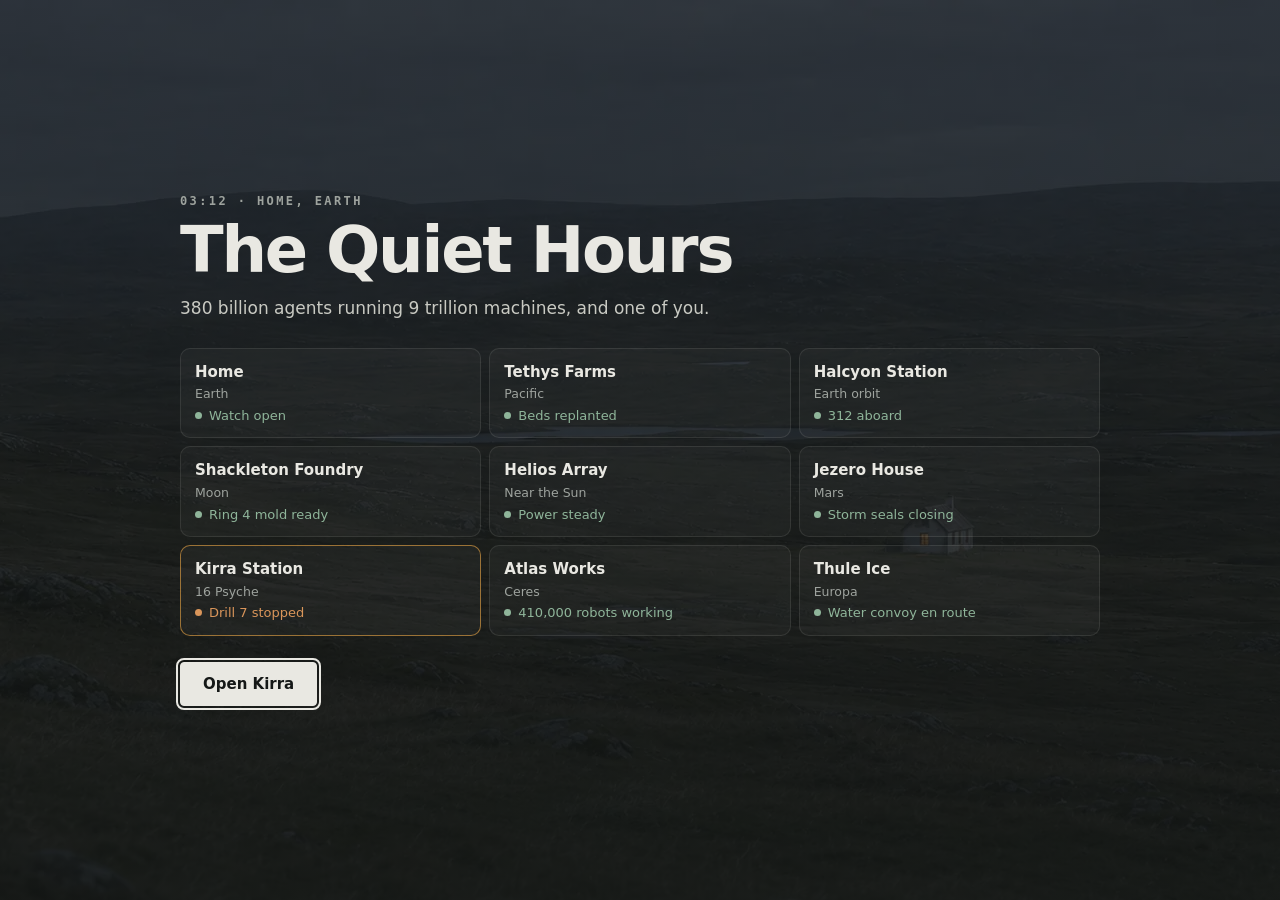
==== app/index.html @ 5d08c174 "Phones: the live view loads the sharp copy, a tap racks focus and holds it, and the hint says to tap" ====
<!doctype html>
<html lang="en">
<head>
<meta charset="utf-8">
<meta name="viewport" content="width=device-width, initial-scale=1">
<title>Steer: The Quiet Hours</title>
<meta name="description" content="Drill 7 has a seized bearing. Edit the repair plan, steer four robots from Bay 2 and decide whether ore launch KR-112 fires.">
<meta name="color-scheme" content="light dark">
<meta name="theme-color" content="#131615">
<link rel="canonical" href="https://ryanallen.com/steer/app/">
<meta property="og:type" content="website">
<meta property="og:url" content="https://ryanallen.com/steer/app/">
<meta property="og:title" content="Steer: Drill 7 at Kirra Station">
<meta property="og:description" content="Edit the plan, steer the robot crew and decide on a launch that can't be recalled.">
<meta property="og:image" content="https://ryanallen.com/steer/share.jpg">
<meta property="og:image:width" content="1200">
<meta property="og:image:height" content="630">
<meta name="twitter:card" content="summary_large_image">
<meta name="author" content="Ryan Allen">
<link rel="icon" href="data:image/svg+xml,%3Csvg xmlns=%27http://www.w3.org/2000/svg%27 viewBox=%270 0 24 24%27%3E%3Crect width=%2724%27 height=%2724%27 rx=%276%27 fill=%27%23202626%27/%3E%3Cpath d=%27M7 17 17 7M10 7h7v7%27 fill=%27none%27 stroke=%27white%27 stroke-width=%272.4%27 stroke-linecap=%27round%27/%3E%3C/svg%3E">
<style>
  :root {
    --bg: #f6f5f2; --panel: #ffffff; --sunk: #efede8; --line: #e2dfd8; --line-strong: #cfcbc2;
    --ink: #1d1c1a; --ink-2: #4a4843; --muted: #5f5d57; --faint: #6f6d66;
    --accent: #2f5bd3; --accent-ink: #ffffff; --accent-soft: #e6ecfb;
    --ok: #1f7a4d; --ok-soft: #e3f2ea; --warn: #9a5b00; --warn-soft: #fbefd9; --bad: #b3261e; --bad-soft: #fbe5e3;
    --add: #e6f4ea; --add-ink: #1d5e36; --del: #fbe9e7; --del-ink: #8a2a20;
    --shadow: 0 1px 2px rgb(0 0 0 / .05), 0 4px 16px rgb(0 0 0 / .06);
    --radius: 10px; --mono: ui-monospace, "Cascadia Mono", "SF Mono", Menlo, Consolas, monospace;
    --sans: system-ui, -apple-system, "Segoe UI", Roboto, "Helvetica Neue", Arial, sans-serif;
    --ease: cubic-bezier(.2, .7, .2, 1);
  }
  @media all { :root:not([data-theme="light"]) {
    --bg: #121315; --panel: #1a1b1e; --sunk: #222327; --line: #2c2d31; --line-strong: #3a3b40;
    --ink: #ecebe7; --ink-2: #c4c2bc; --muted: #a3a19a; --faint: #8f8d86;
    --accent: #7c9cff; --accent-ink: #0e1220; --accent-soft: #1f2741;
    --ok: #5cc28d; --ok-soft: #16281f; --warn: #e3a64a; --warn-soft: #2c2213; --bad: #ff8a80; --bad-soft: #321b19;
    --add: #15281c; --add-ink: #8fd8a8; --del: #2e1a18; --del-ink: #f2a59c;
    --shadow: 0 1px 2px rgb(0 0 0 / .4), 0 8px 24px rgb(0 0 0 / .35);
  } }
  :root[data-theme="dark"] {
    --bg: #121315; --panel: #1a1b1e; --sunk: #222327; --line: #2c2d31; --line-strong: #3a3b40;
    --ink: #ecebe7; --ink-2: #c4c2bc; --muted: #a3a19a; --faint: #8f8d86;
    --accent: #7c9cff; --accent-ink: #0e1220; --accent-soft: #1f2741;
    --ok: #5cc28d; --ok-soft: #16281f; --warn: #e3a64a; --warn-soft: #2c2213; --bad: #ff8a80; --bad-soft: #321b19;
    --add: #15281c; --add-ink: #8fd8a8; --del: #2e1a18; --del-ink: #f2a59c;
    --shadow: 0 1px 2px rgb(0 0 0 / .4), 0 8px 24px rgb(0 0 0 / .35);
  }
  * { box-sizing: border-box; }
  html, body { margin: 0; height: 100%; }
  body { background: var(--bg); color: var(--ink); font: 14px/1.5 var(--sans); -webkit-font-smoothing: antialiased; }
  button, input, textarea, select { font: inherit; color: inherit; }
  button { cursor: pointer; }
  :focus-visible { outline: 2px solid var(--accent); outline-offset: 2px; }
  [hidden] { display: none !important; }
  .sr { position: absolute; width: 1px; height: 1px; overflow: hidden; clip-path: inset(50%); white-space: nowrap; }

  /* Frame */
  .app { display: grid; grid-template-rows: auto 1fr; height: 100%; max-width: 1440px; margin: 0 auto; }
  .top { display: flex; align-items: center; gap: 16px; padding: 14px 20px; border-bottom: 1px solid var(--line); }
  .brand { display: flex; align-items: center; gap: 8px; font-weight: 650; letter-spacing: -.01em; }
  .brand svg { width: 18px; height: 18px; }
  .task { flex: 1; min-width: 0; }
  .task h1 { margin: 0; font-size: 15px; font-weight: 600; white-space: nowrap; overflow: hidden; text-overflow: ellipsis; }
  .task p { margin: 0; color: var(--muted); font-size: 12px; }
  .meters { display: flex; align-items: center; gap: 14px; color: var(--muted); font-size: 12px; font-variant-numeric: tabular-nums; }
  .meters b { color: var(--ink-2); font-weight: 550; }
  .ring { width: 18px; height: 18px; transform: rotate(-90deg); }
  .ring circle { fill: none; stroke-width: 3; }
  .ring .track { stroke: var(--line); }
  .ring .fill { stroke: var(--accent); stroke-linecap: round; transition: stroke-dasharray .4s var(--ease); }
  .status { display: inline-flex; align-items: center; gap: 7px; padding: 4px 10px 4px 8px; border-radius: 999px; background: var(--sunk); color: var(--ink-2); font-size: 12px; font-weight: 550; white-space: nowrap; }
  .status i { width: 8px; height: 8px; border-radius: 50%; background: var(--faint); }
  .status[data-s="run"] i { background: var(--accent); animation: pulse 1.4s ease-in-out infinite; }
  .status[data-s="wait"] { background: var(--warn-soft); color: var(--warn); } .status[data-s="wait"] i { background: var(--warn); }
  .status[data-s="done"] { background: var(--ok-soft); color: var(--ok); } .status[data-s="done"] i { background: var(--ok); }
  .status[data-s="stop"] { background: var(--bad-soft); color: var(--bad); } .status[data-s="stop"] i { background: var(--bad); }
  @keyframes pulse { 50% { opacity: .35; } }
  .how { text-decoration: none; color: var(--ink-2); }
  .icon-btn { display: grid; place-items: center; width: 30px; height: 30px; border: 1px solid var(--line); border-radius: 8px; background: var(--panel); color: var(--ink-2); }
  .icon-btn svg { width: 16px; height: 16px; }

  .body { display: grid; grid-template-columns: minmax(320px, 400px) 1fr; min-height: 0; }
  .side { display: grid; grid-template-rows: 1fr auto; min-width: 0; min-height: 0; border-right: 1px solid var(--line); }
  .scroll { overflow: auto; overscroll-behavior: contain; }
  #workScroll { position: relative; }
  .latest { position: sticky; z-index: 3; top: calc(100% - 52px); float: right; margin: 0 16px -40px 0; height: 34px; padding: 0 14px; border: 1px solid var(--line); border-radius: 17px; background: var(--ink); color: var(--bg); font: 600 13px var(--sans); box-shadow: 0 4px 14px rgb(0 0 0 / .18); cursor: pointer; animation: arrive .25s var(--ease) both; }
  .latest:hover { filter: brightness(1.08); }
  .work { display: grid; grid-template-rows: auto 1fr; min-height: 0; }

  /* Plan and steps */
  .section-head { display: flex; align-items: baseline; justify-content: space-between; gap: 8px; padding: 18px 20px 8px; }
  .section-head h2 { margin: 0; font-size: 12px; font-weight: 650; letter-spacing: .06em; text-transform: uppercase; color: var(--muted); }
  .section-head span { color: var(--faint); font-size: 12px; }
  .estimate { margin: -2px 20px 10px; color: var(--ink-2); font-size: 13px; font-variant-numeric: tabular-nums; }
  .estimate b { font-weight: 600; }
  .note { margin: 0 20px 12px; color: var(--muted); font-size: 13px; }
  .steps { list-style: none; margin: 0; padding: 0 12px 16px; }
  .step { position: relative; display: grid; grid-template-columns: 22px 1fr auto; gap: 10px; align-items: start; padding: 10px 8px; border-radius: 8px; }
  .step + .step { margin-top: 2px; }
  .step .dot { position: relative; width: 22px; height: 22px; display: grid; place-items: center; border-radius: 50%; border: 1.5px solid var(--line-strong); color: var(--faint); font-size: 11px; font-weight: 650; background: var(--panel); }
  .step:not(:last-child) .dot::after { content: ""; position: absolute; top: 24px; left: 9.5px; width: 1.5px; height: calc(100% + 0px); min-height: 18px; background: var(--line); }
  .step[data-s="now"] { background: var(--accent-soft); }
  .step[data-flash] { animation: landed 1.6s var(--ease); }
  @keyframes landed { 0%, 30% { background: var(--accent-soft); box-shadow: inset 3px 0 0 var(--accent); } }
  .step[data-s="now"] .dot { border-color: var(--accent); color: var(--accent); }
  .step[data-s="now"] .dot::before { content: ""; position: absolute; inset: -4px; border-radius: 50%; border: 1.5px solid var(--accent); opacity: .35; animation: pulse 1.4s ease-in-out infinite; }
  .step[data-s="done"] .dot { border-color: var(--ok); background: var(--ok); color: var(--panel); }
  .step[data-s="done"] .dot svg { width: 14px; height: 14px; }
  .step[data-fresh] .dot path { stroke-dasharray: 24; animation: draw .45s var(--ease) both; }
  @keyframes draw { from { stroke-dashoffset: 24; } }
  .step[data-s="done"]:not(:last-child) .dot::after { background: var(--ok); opacity: .45; }
  .step[data-s="wait"] { background: var(--warn-soft); } .step[data-s="wait"] .dot { border-color: var(--warn); color: var(--warn); }
  .step[data-s="skip"] .title { color: var(--faint); text-decoration: line-through; }
  .step[data-s="skip"] .dot { border-style: dashed; }
  .step .title { font-weight: 550; overflow-wrap: anywhere; }
  .step .sub { color: var(--muted); font-size: 12.5px; margin-top: 2px; }
  .step .now-line { color: var(--accent); font-size: 12.5px; margin-top: 3px; font-family: var(--mono); overflow-wrap: anywhere; }
  .step .tag { display: inline-block; margin-top: 5px; padding: 1px 7px; border-radius: 999px; font-size: 11px; font-weight: 600; background: var(--warn-soft); color: var(--warn); }
  .step .tag.steer { background: var(--accent-soft); color: var(--accent); }
  .step textarea.title-edit { display: block; width: calc(100% + 12px); padding: 3px 6px; margin: -4px -6px -2px; border: 1px solid transparent; border-radius: 6px; background: transparent; font-weight: 550; line-height: 1.5; resize: none; overflow: hidden; }
  .step textarea.title-edit:hover { border-color: var(--line); }
  .step textarea.title-edit:focus { border-color: var(--accent); background: var(--panel); outline: none; }
  .step-tools { display: flex; gap: 2px; opacity: .55; transition: opacity .15s; }
  .step:hover .step-tools, .step:focus-within .step-tools { opacity: 1; }
  .step-tools button { width: 26px; height: 26px; display: grid; place-items: center; border: 0; border-radius: 6px; background: transparent; color: var(--muted); }
  .step-tools button:hover { background: var(--sunk); color: var(--ink); }
  .step-tools svg { width: 14px; height: 14px; }
  .step .back { border: 0; background: none; padding: 0; color: var(--muted); font-size: 12px; text-decoration: underline; text-underline-offset: 2px; }
  .add-step { display: flex; gap: 8px; margin: 4px 20px 0; }
  .add-step input { flex: 1; min-width: 0; padding: 7px 10px; border: 1px dashed var(--line-strong); border-radius: 8px; background: transparent; }
  .add-step input:focus { border-style: solid; border-color: var(--accent); outline: none; }

  /* Buttons */
  .btn { display: inline-flex; align-items: center; justify-content: center; gap: 6px; height: 32px; padding: 0 12px; border: 1px solid var(--line-strong); border-radius: 8px; background: var(--panel); color: var(--ink); font-weight: 550; white-space: nowrap; }
  .btn:hover { background: var(--sunk); }
  .btn.primary { background: var(--accent); border-color: var(--accent); color: var(--accent-ink); }
  .btn.primary:hover { filter: brightness(1.06); }
  .btn.quiet { border-color: transparent; background: transparent; color: var(--ink-2); }
  .btn.quiet:hover { background: var(--sunk); }
  .btn.danger { color: var(--bad); }
  .btn svg { width: 14px; height: 14px; }
  .btn[disabled] { opacity: .45; cursor: default; }

  /* Composer */
  .composer { border-top: 1px solid var(--line); padding: 12px 14px 14px; background: var(--panel); }
  .composer .row { display: flex; gap: 8px; align-items: flex-end; }
  .composer textarea { flex: 1; min-width: 0; resize: none; height: 40px; max-height: 120px; padding: 9px 11px; border: 1px solid var(--line-strong); border-radius: 10px; background: var(--bg); line-height: 1.4; }
  .composer textarea:focus { border-color: var(--accent); outline: none; }
  .chips { display: flex; gap: 6px; margin: 0 -14px 8px; padding: 0 14px; overflow-x: auto; scrollbar-width: none; }
  .chips::-webkit-scrollbar { display: none; }
  .chip { flex: none; }
  .chip { padding: 3px 9px; border: 1px solid var(--line); border-radius: 999px; background: var(--bg); color: var(--ink-2); font-size: 12px; }
  .chip:hover { border-color: var(--accent); color: var(--accent); }
  .controls { display: flex; flex-wrap: wrap; align-items: center; gap: 6px; margin-top: 8px; }
  .controls .spacer { flex: 1; }
  .hint { position: relative; margin: 0 0 10px; padding: 9px 11px; border-radius: 10px; background: var(--ink); color: var(--bg); font-size: 12.5px; line-height: 1.45; animation: arrive .4s var(--ease) both; }
  .hint b { font-weight: 650; }
  .hint::after { content: ""; position: absolute; left: 22px; bottom: -5px; width: 10px; height: 10px; background: var(--ink); transform: rotate(45deg); }
  .queued { margin: 0 0 8px; padding: 7px 10px; border-radius: 8px; background: var(--accent-soft); color: var(--accent); font-size: 12.5px; }
  .speed { display: inline-flex; border: 1px solid var(--line); border-radius: 8px; overflow: hidden; }
  .speed button { border: 0; background: transparent; padding: 0 8px; height: 28px; color: var(--muted); font-size: 12px; font-variant-numeric: tabular-nums; }
  .speed button[aria-pressed="true"] { background: var(--sunk); color: var(--ink); font-weight: 600; }

  /* Work panel */
  .tabs { display: flex; gap: 2px; padding: 10px 16px 0; border-bottom: 1px solid var(--line); overflow-x: auto; scrollbar-width: none; }
  .tabs button { position: relative; display: inline-flex; align-items: center; gap: 6px; padding: 8px 12px 10px; border: 0; background: none; color: var(--muted); font-weight: 550; white-space: nowrap; }
  .tabs button[aria-selected="true"] { color: var(--ink); }
  .tabs button[aria-selected="true"]::after { content: ""; position: absolute; left: 10px; right: 10px; bottom: -1px; height: 2px; border-radius: 2px; background: var(--ink); }
  .count { min-width: 18px; padding: 0 5px; border-radius: 999px; background: var(--sunk); color: var(--ink-2); font-size: 11px; line-height: 18px; text-align: center; font-variant-numeric: tabular-nums; }
  .count.alert { background: var(--warn-soft); color: var(--warn); }
  .pane { padding: 20px 24px 40px; }
  .pane[hidden] { display: none; }
  .empty { max-width: 460px; margin: 40px auto; text-align: center; color: var(--muted); }
  .empty h3 { margin: 0 0 6px; color: var(--ink); font-size: 16px; font-weight: 600; }

  /* Activity */
  .feed { list-style: none; margin: 0; padding: 0; max-width: 860px; }
  .feed > li { display: grid; grid-template-columns: 20px 1fr; gap: 10px; padding: 6px 0; animation: arrive .35s var(--ease) both; }
  @keyframes arrive { from { opacity: 0; transform: translateY(4px); } }
  .feed .k { width: 20px; height: 20px; display: grid; place-items: center; color: var(--faint); }
  .feed .k svg { width: 15px; height: 15px; }
  .feed .msg { min-width: 0; }
  .feed .msg code { font-family: var(--mono); font-size: 12.5px; color: var(--ink-2); overflow-wrap: anywhere; }
  .feed .say { color: var(--ink); }
  .open-change { padding: 0; border: 0; background: none; color: var(--accent); text-align: left; }
  .open-change code { color: inherit !important; text-decoration: underline; text-underline-offset: 2px; }
  .change.flash { animation: flash 1.4s var(--ease); }
  @keyframes flash { from { box-shadow: 0 0 0 3px var(--accent); } to { box-shadow: 0 0 0 3px transparent; } }
  .feed .step-head { margin-top: 14px; padding-top: 12px; border-top: 1px solid var(--line); font-weight: 600; }
  .feed .step-head:first-child { margin-top: 0; border-top: 0; padding-top: 0; }
  .feed .you { padding: 8px 12px; border-radius: 10px; background: var(--accent-soft); color: var(--ink); }
  .feed .you small { display: block; color: var(--accent); font-weight: 600; font-size: 11.5px; }
  .feed .fail { color: var(--bad); }
  .feed .pass { color: var(--ok); }
  .feed time { color: var(--faint); font-size: 11.5px; margin-left: 6px; font-variant-numeric: tabular-nums; }
  .thinking { display: inline-flex; gap: 3px; vertical-align: middle; margin-left: 4px; }
  .thinking i { width: 4px; height: 4px; border-radius: 50%; background: var(--accent); animation: pulse 1s infinite; }
  .thinking i:nth-child(2) { animation-delay: .15s; } .thinking i:nth-child(3) { animation-delay: .3s; }

  /* The brief before a run */
  .brief { max-width: 860px; }
  .brief h3 { margin: 0 0 4px; font-size: 16px; }
  .brief-lede { margin: 0 0 18px; color: var(--ink-2); max-width: 640px; }
  .brief-cols { display: grid; grid-template-columns: repeat(auto-fit, minmax(260px, 1fr)); gap: 16px; }
  .brief section { padding: 14px 16px; border: 1px solid var(--line); border-radius: var(--radius); background: var(--panel); }
  .brief h4 { margin: 0 0 8px; color: var(--muted); font-size: 11.5px; font-weight: 650; letter-spacing: .06em; text-transform: uppercase; }
  .brief ul { margin: 0; padding: 0; list-style: none; display: grid; gap: 9px; }
  .read-list li { display: grid; gap: 1px; }
  .read-list li > code { font: 600 12.5px var(--mono); }
  .read-list span { color: var(--muted); font-size: 13px; }
  .assume-list li { position: relative; padding-left: 16px; }
  .assume-list li::before { content: ""; position: absolute; left: 2px; top: .62em; width: 6px; height: 6px; border-radius: 50%; background: var(--warn); }
  .assume-list li.fixed { color: var(--muted); }
  .assume-list li.fixed::before { background: var(--accent); }
  .assume-list li.fixed s { text-decoration-thickness: 1px; }
  .assume-list li.fixed em { display: block; color: var(--accent); font-style: normal; font-weight: 600; font-size: 12.5px; }
  .brief + .feed:not(:empty) { margin-top: 18px; }
  .brief-foot { margin: 16px 0 0; color: var(--muted); font-size: 13px; }

  /* Approval card */
  .ask { max-width: 860px; margin: 0 0 18px; padding: 16px 18px; border: 1px solid var(--warn); border-radius: var(--radius); background: var(--panel); box-shadow: var(--shadow); }
  .ask h3 { display: flex; align-items: center; gap: 8px; margin: 0 0 4px; font-size: 15px; }
  .ask h3 svg { width: 16px; height: 16px; color: var(--warn); }
  .ask dl { display: grid; grid-template-columns: 120px 1fr; gap: 6px 14px; margin: 12px 0 14px; font-size: 13px; }
  .ask dt { color: var(--muted); }
  .ask dd { margin: 0; }
  .ask pre { margin: 0; padding: 8px 10px; border-radius: 8px; background: var(--sunk); font: 12.5px/1.45 var(--mono); white-space: pre-wrap; overflow-wrap: anywhere; }
  .ask .actions { display: flex; flex-wrap: wrap; gap: 8px; }
  .ask input { width: 100%; padding: 7px 10px; border: 1px solid var(--line-strong); border-radius: 8px; background: var(--bg); font: 12.5px var(--mono); }
  .irreversible { color: var(--bad); font-weight: 600; }

  /* Changes */
  .group { max-width: 980px; margin-bottom: 26px; }
  .group > h3 { display: flex; align-items: center; gap: 8px; margin: 0 0 10px; font-size: 13px; font-weight: 650; }
  .group > h3 .n { color: var(--faint); font-weight: 500; }
  .change { margin-bottom: 12px; border: 1px solid var(--line); border-radius: var(--radius); background: var(--panel); overflow: hidden; }
  .change[data-d="accepted"] { border-color: color-mix(in srgb, var(--ok) 55%, var(--line)); }
  .change[data-d="sent"] { border-color: color-mix(in srgb, var(--warn) 55%, var(--line)); }
  .change-head { display: flex; flex-wrap: wrap; align-items: center; gap: 6px 10px; padding: 9px 12px; border-bottom: 1px solid var(--line); background: var(--sunk); }
  .change-head .file { font: 600 12.5px var(--mono); overflow-wrap: anywhere; }
  .change-head .stat { white-space: nowrap; }
  .change-head .stat { font: 12px var(--mono); color: var(--muted); }
  .change-head .stat .a { color: var(--add-ink); } .change-head .stat .d { color: var(--del-ink); }
  .change-head .spacer { flex: 1; }
  .why { padding: 9px 12px; border-bottom: 1px solid var(--line); color: var(--ink-2); font-size: 13px; }
  .why b { color: var(--muted); font-weight: 600; font-size: 11.5px; letter-spacing: .04em; text-transform: uppercase; margin-right: 6px; }
  .diff { margin: 0; padding: 6px 0; font: 12.5px/1.6 var(--mono); overflow-x: auto; }
  .diff div { display: grid; grid-template-columns: 34px 16px 1fr; padding-right: 12px; white-space: pre; }
  .diff .ln { color: var(--faint); text-align: right; padding-right: 8px; user-select: none; }
  .diff .sg { color: var(--faint); user-select: none; }
  .diff .add { background: var(--add); } .diff .add .sg, .diff .add .tx { color: var(--add-ink); }
  .diff .del { background: var(--del); } .diff .del .sg, .diff .del .tx { color: var(--del-ink); }
  .diff .gap { color: var(--faint); background: var(--sunk); font-size: 11.5px; }
  .decision { display: flex; gap: 6px; }
  .verdict { font-size: 12px; font-weight: 600; }
  .review-bar { position: sticky; top: 0; z-index: 2; display: flex; flex-wrap: wrap; align-items: center; gap: 6px 14px; margin: 0 0 12px; padding: 8px 0; background: var(--bg); font-size: 13px; font-variant-numeric: tabular-nums; }
  .review-bar #reviewCount { font-weight: 600; }
  .review-bar .keys { flex: 1; color: var(--muted); font-size: 12px; }
  .review-bar kbd { display: inline-block; min-width: 18px; margin-right: 2px; padding: 0 4px; border: 1px solid var(--line); border-bottom-width: 2px; border-radius: 4px; font: 600 11px/16px var(--mono); text-align: center; color: var(--ink-2); }
  @media (hover: none), (max-width: 860px) { .review-bar .keys { display: none; } .review-bar { justify-content: space-between; } }
  .change { scroll-margin-top: 64px; }
  .change:focus { outline: none; }
  .change:focus-visible, .change.cursor { box-shadow: 0 0 0 2px var(--accent); }
  .diff mark { border-radius: 3px; color: inherit; }
  .diff .add mark { background: color-mix(in srgb, var(--add-ink) 24%, transparent); }
  .diff .del mark { background: color-mix(in srgb, var(--del-ink) 24%, transparent); }
  .verdict.accepted { color: var(--ok); } .verdict.sent { color: var(--warn); }
  .sendback { display: flex; gap: 8px; padding: 10px 12px; border-top: 1px solid var(--line); background: var(--warn-soft); }
  .sendback input { flex: 1; min-width: 0; padding: 6px 9px; border: 1px solid var(--line-strong); border-radius: 8px; background: var(--panel); }

  /* Checks */
  .checks { list-style: none; margin: 0; padding: 0; max-width: 860px; }
  .check { margin-bottom: 10px; border: 1px solid var(--line); border-radius: var(--radius); background: var(--panel); }
  .check summary { display: flex; align-items: center; gap: 10px; padding: 11px 14px; cursor: pointer; list-style: none; }
  .check summary::-webkit-details-marker { display: none; }
  .check .badge { padding: 1px 8px; border-radius: 999px; font-size: 11.5px; font-weight: 650; }
  .badge.pass { background: var(--ok-soft); color: var(--ok); } .badge.fail { background: var(--bad-soft); color: var(--bad); } .badge.run { background: var(--accent-soft); color: var(--accent); }
  .check .name { font-weight: 600; }
  .check .meta { margin-left: auto; color: var(--faint); font-size: 12px; }
  .check pre { margin: 0; padding: 4px 14px 12px; font: 12.5px/1.55 var(--mono); white-space: pre-wrap; color: var(--ink-2); }
  .run-out { border-top: 1px solid var(--line); }
  .run-label { padding: 8px 14px 0; color: var(--muted); font-size: 11.5px; font-weight: 650; letter-spacing: .04em; text-transform: uppercase; }
  .runs { list-style: none; margin: 0; padding: 10px 14px; border-top: 1px solid var(--line); display: grid; gap: 6px; font-size: 13px; color: var(--ink-2); }
  .runs li { display: flex; align-items: center; gap: 8px; }
  .runs .badge { min-width: 56px; text-align: center; }

  /* Preview */
  .compare { display: grid; grid-template-columns: repeat(auto-fit, minmax(280px, 1fr)); gap: 20px; max-width: 980px; }
  .compare figure { margin: 0; }
  .compare figcaption { display: flex; align-items: center; justify-content: space-between; gap: 8px; min-height: 26px; margin-bottom: 8px; color: var(--muted); font-size: 12px; font-weight: 600; letter-spacing: .05em; text-transform: uppercase; }
  .look { display: inline-flex; border: 1px solid var(--line); border-radius: 7px; overflow: hidden; text-transform: none; letter-spacing: 0; }
  .look button { border: 0; background: none; padding: 2px 9px; color: var(--muted); font-size: 12px; font-weight: 550; }
  .look button[aria-pressed="true"] { background: var(--sunk); color: var(--ink); }
  .look[hidden] { display: none; }
  .phone { border: 1px solid var(--line-strong); border-radius: 22px; padding: 10px; background: var(--sunk); box-shadow: var(--shadow); }
  .tw { --tw-bg: #f7f4ee; --tw-card: #ffffff; --tw-ink: #18221f; --tw-muted: #66706b; --tw-line: #e3ded4; --tw-accent: #0f7b6c;
    border-radius: 14px; overflow: hidden; background: var(--tw-bg); color: var(--tw-ink); font: 13px/1.45 var(--sans); min-height: 360px; transition: background .3s, color .3s; }
  .tw { color: var(--ink); }
  .tw .shot { display: block; width: 100%; height: auto; aspect-ratio: 16 / 9; object-fit: cover; object-position: 58% 56%; background: #131615; }
  .tw .row b { font-weight: 600; font-variant-numeric: tabular-nums; text-align: right; }
  .tw .row b.bad { color: var(--bad); } .tw .row b.run { color: var(--ok); } .tw .row b.work { color: var(--warn); }
  .tw[data-dark] { --tw-bg: #0f1615; --tw-card: #17201e; --tw-ink: #e6eeeb; --tw-line: #26312e; --tw-accent: #3cc2ad; }
  .tw[data-dark][data-muted="old"] { --tw-muted: #6d7874; }
  .tw[data-dark]:not([data-muted="old"]) { --tw-muted: #9aa6a2; }
  .tw header { padding: 14px 16px 10px; font-weight: 700; }
  .tw header small { display: block; color: var(--tw-muted); font-weight: 400; }
  .tw .card { margin: 0 12px 10px; padding: 4px 14px; border-radius: 12px; background: var(--tw-card); border: 1px solid var(--tw-line); }
  .tw .row { display: flex; align-items: center; justify-content: space-between; gap: 10px; padding: 10px 0; }
  .tw .row + .row { border-top: 1px solid var(--tw-line); }
  .tw .row span small { display: block; color: var(--tw-muted); font-size: 12px; }
  .tw .seg { display: inline-flex; padding: 2px; border-radius: 8px; background: var(--tw-bg); border: 1px solid var(--tw-line); }
  .tw .seg button { border: 0; border-radius: 6px; padding: 3px 8px; background: transparent; color: var(--tw-muted); font-size: 12px; }
  .tw .seg button[aria-pressed="true"] { background: var(--tw-card); color: var(--tw-ink); box-shadow: 0 1px 2px rgb(0 0 0 / .12); }
  .tw .sw { width: 34px; height: 20px; border-radius: 999px; background: var(--tw-accent); position: relative; }
  .tw .sw::after { content: ""; position: absolute; top: 2px; right: 2px; width: 16px; height: 16px; border-radius: 50%; background: #fff; }
  .contrast { margin-top: 10px; font-size: 12px; color: var(--muted); }

  /* Summary */
  .summary { max-width: 860px; margin-bottom: 18px; padding: 16px 18px; border: 1px solid var(--line); border-radius: var(--radius); background: var(--panel); }
  .summary h3 { margin: 0 0 8px; font-size: 15px; }
  .summary ul { margin: 0; padding-left: 18px; }
  .summary li { margin: 3px 0; }
  .summary .actions { display: flex; flex-wrap: wrap; gap: 8px; margin-top: 12px; }

  /* Dialog */
  dialog { max-width: 440px; border: 1px solid var(--line); border-radius: 14px; background: var(--panel); color: var(--ink); box-shadow: var(--shadow); padding: 20px; }
  dialog::backdrop { background: rgb(0 0 0 / .35); }
  dialog h3 { margin: 0 0 8px; font-size: 16px; }
  dialog p { margin: 0 0 10px; color: var(--ink-2); }
  dialog .actions { display: flex; justify-content: flex-end; gap: 8px; margin-top: 16px; }

  .demo-note { padding: 8px 20px; border-top: 1px solid var(--line); color: var(--faint); font-size: 11.5px; }
  .demo-note a { color: inherit; }

  .m-only { display: none !important; }
  @media (max-width: 860px) {
    .m-only { display: inline-flex !important; }
    .app { height: 100dvh; }
    .top { flex-wrap: wrap; padding: 10px 14px; gap: 8px 10px; }
    .task { order: 3; flex-basis: 100%; }
    .task h1 { font-size: 14px; white-space: normal; }
    .meters { gap: 10px; }
    .meters .lbl { display: none; }
    .status { margin-left: auto; }
    .how { order: 4; height: auto; padding: 0; font-size: 12.5px; text-decoration: underline; text-underline-offset: 2px; }
    .body { display: grid; grid-template-columns: 1fr; grid-template-rows: auto 1fr auto; grid-template-areas: "tabs" "content" "composer"; min-height: 0; }
    .side, .work { display: contents; }
    .tabs { grid-area: tabs; padding: 4px 8px 0; }
    .tabs button { padding: 8px 10px 10px; }
    #sideScroll, #workScroll { grid-area: content; min-height: 0; }
    .body[data-tab="plan"] #workScroll, .body:not([data-tab="plan"]) #sideScroll { display: none; }
    .composer { grid-area: composer; padding: 10px 12px calc(10px + env(safe-area-inset-bottom)); box-shadow: 0 -6px 18px rgb(0 0 0 / .08); }
    .pane { padding: 16px 14px 28px; }
    .ask dl { grid-template-columns: 1fr; gap: 2px; }
    .ask dd { margin-bottom: 8px; }
    .demo-note { display: none; }
    .compare { grid-template-columns: 1fr; }
  }
  @media (prefers-reduced-motion: reduce) {
    *, *::before, *::after { animation: none !important; transition: none !important; }
  }

  @media (prefers-reduced-motion: no-preference) { @view-transition { navigation: auto; } .cam { view-transition-name: kirra; } }
  ::view-transition-group(kirra) { animation-duration: .6s; animation-timing-function: cubic-bezier(.2, .7, .1, 1); }
  /* Night on the station: the launch page's paper and ink, turned down. */
  @media all { :root:not([data-theme="light"]) {
    --bg: #131615; --panel: #1a1e1d; --sunk: #202524; --line: rgb(233 232 226 / .1); --line-strong: rgb(233 232 226 / .2);
    --ink: #e9e8e2; --ink-2: #c9cac3; --muted: #9ea39e; --faint: #858b86;
    --accent: #e9e8e2; --accent-ink: #151817; --accent-soft: rgb(233 232 226 / .08);
    --ok: #8fb59a; --ok-soft: rgb(143 181 154 / .1); --warn: #d9955a; --warn-soft: rgb(217 149 90 / .12); --bad: #e08474; --bad-soft: rgb(224 132 116 / .12);
    --add: rgb(143 181 154 / .09); --add-ink: #b5d3bd; --del: rgb(224 132 116 / .1); --del-ink: #efb1a5;
    --shadow: none;
  } }
  :root:not([data-theme="light"]) body { background: var(--bg); }
  .top { position: relative; isolation: isolate; }
  :root:not([data-theme="light"]) .top::before { content: ""; position: absolute; inset: 0; z-index: -1; background: linear-gradient(90deg, var(--bg) 20%, rgb(19 22 21 / .72) 60%, rgb(19 22 21 / .45)), url(../media/photo-kirra-pit-800.webp) right 40% / cover; opacity: .9; }
  .brand { gap: 10px; font: 750 13px var(--sans); letter-spacing: .3em; text-decoration: none; color: var(--ink); }
  .brand svg { width: 20px; height: 20px; }
  .task h1 { letter-spacing: -.015em; }
  .section-head h2, .brief h4, .compare figcaption { font-family: var(--mono); letter-spacing: .2em; color: var(--muted); font-weight: 600; font-size: 11px; }
  .status { font-family: var(--mono); text-transform: uppercase; letter-spacing: .12em; font-size: 11px; border: 1px solid transparent; }
  .status[data-s="run"] { border-color: var(--line-strong); color: var(--ink); }
  .status[data-s="wait"] { border-color: var(--warn); } .status[data-s="wait"] i { animation: pulse 1.1s ease-in-out infinite; }
  .status[data-s="done"] { border-color: var(--ok); }
  .meters b { font-family: var(--mono); font-weight: 600; letter-spacing: .02em; }
  .btn { border-radius: 4px; }
  .tabs button[aria-selected="true"]::after { background: var(--ink); }
  .ask { position: relative; border-color: var(--warn); border-radius: 6px; background: var(--panel); }
  .ask .btn.primary { background: var(--warn); border-color: var(--warn); color: #1a0f02; }
  .ask h3 { font-size: 17px; letter-spacing: -.01em; }
  .ask .irreversible { font-weight: 650; }
  .change, .brief section, .summary, .check, .phone { border-radius: 6px; }
  .step[data-s="now"] { background: var(--accent-soft); }
  .step[data-s="wait"] { background: var(--warn-soft); }
  .phone, .summary { position: relative; }

  .tw { --tw-bg: var(--sunk); --tw-card: var(--panel); --tw-ink: var(--ink); --tw-muted: var(--muted); --tw-line: var(--line); --tw-accent: var(--accent); background: var(--tw-bg); color: var(--tw-ink); }
  .tw .row span:first-child { color: var(--muted); }
  /* Drill 7's heat gauge */
  .tw .gauges { display: flex; justify-content: center; align-items: center; gap: 14px; }
  .tw .gauge { width: 112px; height: 76px; }
  .tw .gauge .track { fill: none; stroke: var(--line-strong); stroke-width: 6; stroke-linecap: round; }
  .tw .gauge .val { fill: none; stroke-width: 6; stroke-linecap: round; transition: stroke-dashoffset 1s var(--ease), stroke .4s; }
  .tw .gauge .lim { stroke: var(--warn); stroke-width: 2; }
  .tw .gauge text { fill: var(--ink); font: 700 15px var(--sans); text-anchor: middle; }
  .tw .gauge .cap { fill: var(--muted); font: 600 7.5px var(--mono); letter-spacing: .12em; }

  .composer { overflow-x: clip; }
  @media (max-width: 860px) {
    .brand { letter-spacing: .18em; gap: 8px; }
    .status { letter-spacing: .06em; padding: 3px 8px 3px 7px; }
    .meters { gap: 8px; }
    .cam { aspect-ratio: 16 / 9; }
    .cam figcaption { gap: 4px 10px; font-size: 10px; letter-spacing: .1em; }
    .cam figcaption > span:nth-child(2) { display: none; }
  }
  @media (max-width: 400px) { .meters .ring, .meters #mCtx { display: none; } }
  @media (max-width: 430px) { #themeBtn { display: none; } .status { font-size: 10px; } }
  .cam { position: relative; margin: 0 0 22px; border-radius: 4px; overflow: hidden; border: 1px solid var(--line); aspect-ratio: 16 / 7; background: #000; }
  .cam img { display: block; width: 100%; height: 100%; object-fit: cover; object-position: 30% 60%; }
  .cam::after { content: ""; position: absolute; inset: 0; background: linear-gradient(180deg, transparent 60%, rgb(0 0 0 / .6)); pointer-events: none; }
  .cam figcaption { position: absolute; z-index: 1; left: 14px; right: 14px; bottom: 12px; display: flex; flex-wrap: wrap; align-items: center; gap: 6px 14px; font: 600 11px var(--mono); letter-spacing: .14em; text-transform: uppercase; color: #e9e8e2; }
  .cam .rec { display: inline-flex; align-items: center; gap: 6px; padding: 3px 8px; border-radius: 4px; background: rgb(224 132 116 / .9); color: #1a0d0a; }
  .cam .rec i { width: 6px; height: 6px; border-radius: 50%; background: #fff; animation: pulse 1.2s ease-in-out infinite; }
  .cam .rec.ok { background: rgb(143 181 154 / .9); color: #0d1710; } .cam .rec.ok i { background: #0d1710; }
  .payoff { max-width: 860px; aspect-ratio: 16 / 8; animation: payoff-in 1.4s var(--ease) both; }
  .payoff img { object-position: 60% 45%; }
  .payoff-line { position: absolute; z-index: 1; left: 18px; right: 18px; bottom: 38px; margin: 0; font: 800 clamp(22px, 3.2vw, 38px)/1.05 var(--sans); letter-spacing: -.03em; color: #fff; text-shadow: 0 2px 30px rgb(0 0 0 / .7); }
  @keyframes payoff-in { from { opacity: 0; transform: scale(.97); filter: blur(10px) brightness(2); } }
  @media (prefers-reduced-motion: reduce) { .payoff { animation: none; } }
  .heat { margin: 0; padding: 12px 14px 4px; border-top: 1px solid var(--line); }
  .heat svg { display: block; width: 100%; max-width: 640px; height: auto; overflow: visible; }
  .heat .h { fill: none; stroke-width: 2.2; stroke-linejoin: round; stroke-linecap: round; }
  .heat .h.fail { stroke: var(--bad); } .heat .h.pass { stroke: var(--ok); }
  .heat .h-end.fail { fill: var(--bad); } .heat .h-end.pass { fill: var(--ok); }
  .heat .h-lab { font: 600 10px var(--mono); } .heat .h-lab.fail { fill: var(--bad); } .heat .h-lab.pass { fill: var(--ok); }
  .heat .h-lim { stroke: var(--warn); stroke-dasharray: 4 5; } .heat .h-grid { stroke: var(--line-strong); }
  .heat .h-ax { fill: var(--muted); font: 10px var(--mono); }
  .view3d { position: relative; margin: 0 0 22px; max-width: 980px; aspect-ratio: 16 / 8; border-radius: 4px; overflow: hidden; border: 1px solid var(--line); background: #131615; }
  .view3d .frames { position: absolute; inset: 0; }
  .view3d .frames img { position: absolute; inset: 0; width: 100%; height: 100%; object-fit: cover; opacity: 0; transition: opacity 1.6s var(--ease); animation: drift 40s ease-in-out infinite alternate; }
  .view3d .frames img.on { opacity: 1; animation: focus-pull 1.8s var(--ease) both, drift 40s 1.8s ease-in-out infinite alternate; }
  @keyframes focus-pull { from { filter: blur(14px) brightness(1.08); transform: scale(1.06); } to { filter: blur(0) brightness(1); transform: scale(1.02); } }
  .view3d .v3d-hint2 { color: rgb(233 232 226 / .6); font-weight: 500; }
  @media (hover: none) { .view3d .v3d-hint2 { font-size: 0; } .view3d .v3d-hint2::after { content: "Tap to focus"; font-size: 11px; } }
  .view3d .depth { position: absolute; inset: 0; width: 100%; height: 100%; }
  .view3d.has-depth .frames { display: none; }
  .view3d .atmos { position: absolute; inset: 0; width: 100%; height: 100%; z-index: 1; pointer-events: none; }
  @keyframes drift { from { transform: scale(1.02) translate(0, 0); } to { transform: scale(1.06) translate(-1%, -.6%); } }
  @media (prefers-reduced-motion: reduce) { .view3d .frames img { animation: none; transition: none; } }
  .view3d .grain { position: absolute; inset: 0; z-index: 1; pointer-events: none; opacity: .09; mix-blend-mode: overlay;
    background-image: url("data:image/svg+xml,%3Csvg xmlns='http://www.w3.org/2000/svg' width='160' height='160'%3E%3Cfilter id='n'%3E%3CfeTurbulence type='fractalNoise' baseFrequency='.9' numOctaves='2' stitchTiles='stitch'/%3E%3C/filter%3E%3Crect width='160' height='160' filter='url(%23n)'/%3E%3C/svg%3E"); }
  .view3d figcaption { position: absolute; z-index: 3; left: 14px; right: 14px; bottom: 12px; display: flex; flex-wrap: wrap; align-items: center; gap: 6px 14px; font: 600 11px var(--mono); letter-spacing: .14em; text-transform: uppercase; color: #e9e8e2; pointer-events: none; }
  .view3d .v3d-state { margin-left: auto; color: var(--warn); }
  .view3d .rec { display: inline-flex; align-items: center; gap: 6px; padding: 3px 8px; border-radius: 4px; background: rgb(143 181 154 / .9); color: #0d1710; }
  .view3d .rec i { width: 6px; height: 6px; border-radius: 50%; background: #0d1710; animation: pulse 1.2s ease-in-out infinite; }
  .view3d .v3d-hint { position: absolute; z-index: 3; top: 12px; right: 14px; margin: 0; font: 500 11px var(--mono); letter-spacing: .1em; color: rgb(233 232 226 / .6); pointer-events: none; }
  @media (max-width: 860px) { .view3d { aspect-ratio: 4 / 3; } }
  .cam .cam-r { margin-left: auto; } .cam .cam-r b { color: var(--warn); }
  .step[data-s="now"] { box-shadow: inset 2px 0 0 var(--ink); }
  .feed .step-head { font-family: var(--mono); font-size: 12px; letter-spacing: .14em; text-transform: uppercase; color: var(--muted); }

  /* The wall */
  .wall { position: fixed; inset: 0; z-index: 50; display: grid; place-items: center; padding: 24px; overflow: auto; background: linear-gradient(rgb(19 22 21 / .72), rgb(19 22 21 / .9)), url(../media/photo-home-earth-1600.webp) center / cover; transition: opacity .6s var(--ease); }
  .wall.gone { opacity: 0; pointer-events: none; }
  .wall-in { width: min(920px, 100%); }
  .wall-clock { margin: 0 0 10px; font: 600 12px var(--mono); letter-spacing: .2em; text-transform: uppercase; color: var(--muted); }
  .wall h2 { margin: 0; font: 760 clamp(36px, 6vw, 64px)/1 var(--sans); letter-spacing: -.035em; }
  .wall-line { margin: 14px 0 26px; color: var(--ink-2); font-size: 17px; }
  .wall-grid { margin: 0 0 26px; padding: 0; list-style: none; display: grid; grid-template-columns: repeat(auto-fill, minmax(230px, 1fr)); gap: 8px; }
  .wall-grid li { display: grid; gap: 2px; padding: 12px 14px; border: 1px solid var(--line); border-radius: 10px; background: rgb(255 255 255 / .03); }
  .wall-grid b { font-size: 15px; } .wall-grid span { color: var(--muted); font-size: 12.5px; } .wall-grid em { font-style: normal; font-size: 13px; color: var(--ok); }
  .wall-grid em::before { content: ""; display: inline-block; width: 7px; height: 7px; margin-right: 7px; border-radius: 50%; background: currentColor; vertical-align: 1px; }
  .wall-grid li.amber { border-color: rgb(255 179 71 / .55); } .wall-grid li.amber em { color: var(--warn); }
  .wall-grid li.amber em::before { animation: pulse 1.2s ease-in-out infinite; }
  .wall .btn.primary { height: 44px; padding: 0 22px; font-size: 15px; }
  /* Kirra speaks */
  .agent-say { margin: 0 0 18px; padding: 12px 14px; border-left: 2px solid var(--accent); background: var(--sunk); border-radius: 0 10px 10px 0; }
  .agent-say .who { display: block; margin-bottom: 6px; font: 600 11px var(--mono); letter-spacing: .14em; text-transform: uppercase; color: var(--muted); }
  .agent-say p { margin: 0 0 6px; } .agent-say p:last-child { margin: 0; }
  /* Stores */
  .stores h3 { margin: 0 0 12px; font: 600 13px var(--mono); letter-spacing: .06em; }
  .ledger { margin: 0; padding: 0; list-style: none; max-width: 860px; border: 1px solid var(--line); border-radius: 12px; overflow: hidden; }
  .ledger li { display: flex; flex-wrap: wrap; gap: 4px 14px; padding: 11px 14px; border-top: 1px solid var(--line); font-size: 14px; }
  .ledger li:first-child { border-top: 0; }
  .ledger code { font: 600 13px var(--mono); min-width: 110px; } .ledger span { color: var(--ink-2); }
  .ledger .old span { color: var(--faint); font-style: italic; }
  .ledger details { width: 100%; } .ledger summary { cursor: pointer; color: var(--ink-2); }
  .recall-text { margin: 10px 0 4px; padding: 10px 12px; border-radius: 8px; background: var(--sunk); font: 13px/1.5 var(--mono); }
  .recall-status { margin: 0; color: var(--muted); font-size: 13px; }
  /* Checks: folded run outputs */
  details.run-out summary { cursor: pointer; }
  /* Approval and endings */
  .ask p { margin: 0 0 8px; } .ask-status { font: 600 12.5px var(--mono); color: var(--ok); } .ask-q { font-weight: 650; font-size: 16px; }
  .ask-links { margin-top: 12px !important; color: var(--muted); font-size: 13px; }
  .linkish { border: 0; background: none; padding: 0; color: var(--ink-2); text-decoration: underline; text-underline-offset: 3px; font: inherit; cursor: pointer; }
  .sendback .sb-head { margin: 0 0 4px; font-weight: 650; } .sendback .sb-help { margin: 0 0 8px; color: var(--muted); font-size: 13px; }
  .ending h3 { font-size: 22px; letter-spacing: -.02em; }
  .ending-line { margin: 0 0 14px; font-size: 16px; color: var(--ink-2); max-width: 640px; }
  .clue-count { margin: 0 0 14px; font: 700 15px var(--mono); }
  .ending h4 { margin: 0 0 8px; font: 600 11px var(--mono); letter-spacing: .14em; text-transform: uppercase; color: var(--muted); }
  .clues { margin: 0 0 16px; padding: 0; list-style: none; display: grid; gap: 6px; }
  .clues li { display: grid; grid-template-columns: 64px 1fr; gap: 10px; font-size: 14px; }
  .clues b { font: 600 11px/1.9 var(--mono); letter-spacing: .1em; text-transform: uppercase; }
  .clues .found b { color: var(--ok); } .clues .missed b { color: var(--faint); } .clues .missed { color: var(--muted); }
</style>
</head>
<body>
<div class="wall" id="wall" role="dialog" aria-modal="true" aria-labelledby="wallTitle">
  <div class="wall-in">
    <p class="wall-clock">03:12 · Home, Earth</p>
    <h2 id="wallTitle">The Quiet Hours</h2>
    <p class="wall-line">380 billion agents running 9 trillion machines, and one of you.</p>
    <ul class="wall-grid">
      <li><b>Home</b><span>Earth</span><em>Watch open</em></li>
      <li><b>Tethys Farms</b><span>Pacific</span><em>Beds replanted</em></li>
      <li><b>Halcyon Station</b><span>Earth orbit</span><em>312 aboard</em></li>
      <li><b>Shackleton Foundry</b><span>Moon</span><em>Ring 4 mold ready</em></li>
      <li><b>Helios Array</b><span>Near the Sun</span><em>Power steady</em></li>
      <li><b>Jezero House</b><span>Mars</span><em>Storm seals closing</em></li>
      <li class="amber"><b>Kirra Station</b><span>16 Psyche</span><em>Drill 7 stopped</em></li>
      <li><b>Atlas Works</b><span>Ceres</span><em>410,000 robots working</em></li>
      <li><b>Thule Ice</b><span>Europa</span><em>Water convoy en route</em></li>
    </ul>
    <button class="btn primary" id="openKirra">Open Kirra</button>
  </div>
</div>
<div class="app">
  <header class="top">
    <a class="brand" href="../" aria-label="Steer, home"><svg viewBox="0 0 24 24" aria-hidden="true"><circle cx="12" cy="12" r="9" fill="none" stroke="var(--accent)" stroke-width="1.6"/><path d="M12 3v5M12 16v5M3 12h5M16 12h5" stroke="var(--accent)" stroke-width="1.6"/><circle cx="12" cy="12" r="2.4" fill="var(--warn)"/></svg>STEER</a>
    <div class="task">
      <h1 id="taskTitle">Drill 7 stopped at 03:12</h1>
      <p>Kirra Station, 16 Psyche · work order <code>WO-4471</code></p>
    </div>
    <div class="meters" aria-live="off">
      <span title="How long the agent has been working"><span class="lbl">Time </span><b id="mTime">0:00</b></span>
      <span title="Helios power this job has drawn. One ☉ is one gigawatt-hour."><span class="lbl">Power </span><b id="mCost">☉0</b></span>
      <span title="How much of the agent's working memory this job fills; near full, it starts to lose early detail" style="display:inline-flex;align-items:center;gap:6px"><svg class="ring" viewBox="0 0 20 20" aria-hidden="true"><circle class="track" cx="10" cy="10" r="8"/><circle class="fill" id="mRing" cx="10" cy="10" r="8" stroke-dasharray="0 51"/></svg><b id="mCtx">0%</b><span class="lbl"> context</span></span>
    </div>
    <span class="status" id="status" data-s="plan" role="status"><i></i><span id="statusText">Planning</span></span>
    <a class="btn quiet how" href="../about.html">How it's designed</a>
    <button class="icon-btn" id="themeBtn" aria-label="Switch light or dark"><svg viewBox="0 0 24 24" fill="none" stroke="currentColor" stroke-width="2" aria-hidden="true"><path d="M21 12.8A9 9 0 1 1 11.2 3a7 7 0 0 0 9.8 9.8z"/></svg></button>
  </header>

  <div class="body">
    <aside class="side" aria-label="Plan">
      <div class="scroll" id="sideScroll">
        <div class="section-head"><h2 id="planHead">Plan</h2><span id="planCount"></span></div>
        <p class="estimate" id="estimate"></p>
        <p class="note" id="planNote">The station's agent read the drill logs and wrote this plan. Rename, move or drop a step before you approve it. Nothing has run yet.</p>
        <ol class="steps" id="steps"></ol>
        <div class="add-step" id="addStepRow"><input id="addStep" placeholder="Add a step, then press Enter" aria-label="Add a step"></div>
      </div>
      <div class="composer" id="composer">
        <p class="hint" id="hint" hidden role="note"><b>Try a steer.</b> Pick a suggestion or write one. The agent reads it before the next step; finished work stays put.</p>
        <p class="queued" id="queued" hidden></p>
        <div class="chips" id="chips"></div>
        <div class="row">
          <label class="sr" for="steer">Steer the agent</label>
          <textarea id="steer" rows="1" placeholder="Steer the agent"></textarea>
          <button class="btn primary" id="sendSteer" aria-label="Send">Send</button>
        </div>
        <div class="controls">
          <button class="btn primary" id="runBtn">Approve plan and run</button>
          <button class="btn" id="pauseBtn" hidden>Pause</button>
          <button class="btn danger quiet" id="stopBtn" hidden>Stop</button>
          <span class="spacer"></span>
          <div class="speed" role="group" aria-label="Playback speed"><button data-speed="1" aria-pressed="true">1×</button><button data-speed="2" aria-pressed="false">2×</button><button data-speed="4" aria-pressed="false">4×</button></div>
        </div>
      </div>
    </aside>

    <main class="work">
      <div class="tabs" role="tablist" aria-label="The agent's work">
        <button role="tab" class="m-only" id="tab-plan" aria-controls="sideScroll" aria-selected="false" tabindex="-1">Plan</button>
        <button role="tab" id="tab-activity" aria-controls="pane-activity" aria-selected="true">Activity</button>
        <button role="tab" id="tab-changes" aria-controls="pane-changes" aria-selected="false" tabindex="-1">Changes <span class="count" id="cChanges">0</span></button>
        <button role="tab" id="tab-checks" aria-controls="pane-checks" aria-selected="false" tabindex="-1">Checks <span class="count" id="cChecks">0</span></button>
        <button role="tab" id="tab-stores" aria-controls="pane-stores" aria-selected="false" tabindex="-1">Stores</button>
        <button role="tab" id="tab-preview" aria-controls="pane-preview" aria-selected="false" tabindex="-1">Preview</button>
      </div>
      <div class="scroll" id="workScroll">
        <button class="latest" id="latest" hidden><span id="latestN"></span> <span aria-hidden="true">↓</span></button>
        <section class="pane" id="pane-activity" role="tabpanel" aria-labelledby="tab-activity">
          <div id="askSlot"></div>
          <div id="summarySlot"></div>
          <div class="brief" id="feedEmpty">
            <figure class="cam"><img src="../media/photo-kirra-pit-1600.webp" srcset="../media/photo-kirra-pit-800.webp 800w, ../media/photo-kirra-pit-1600.webp 1600w" sizes="(max-width: 860px) 100vw, 860px" width="1600" height="900" alt="Kirra Station's open pit from far up the rim: terraced benches, a few haul trucks, and Drill 7 standing still with one small work light on." fetchpriority="high"><figcaption><span class="rec"><i></i>Live</span><span>Kirra Station · Shaft 3 · camera M-24</span><span class="cam-r">Drill 7 · <b>stopped 03:12</b></span></figcaption></figure>
            <h3>Drill 7 stopped at 03:12</h3>
            <p class="brief-lede">The main bearing seized. The head stopped before it was damaged. Drill 7 cuts 2,800 t an hour when it's running.</p>
            <div class="agent-say"><span class="who">Kirra / repair planner</span>
              <p>I read Drill 7's stop log, Kirra stores, Bay 2's crew list and KR-112's manifest. I'm treating the bearing as the fault. Stores shows one spare, and four maintenance robots can reach Shaft 3. I'll fit it, test at full load and ask before the launch.</p>
              <p>The stock result marks KR-B7-0412 available. I expect it to hold the limit once it's seated.</p></div>
            <div class="brief-cols">
              <section><h4>It read</h4><ul class="read-list">
                <li><code>kirra/drill-7.log</code><span>Main bearing seized at 03:12; head braked</span></li>
                <li><code>kirra/stores.db</code><span>Bearing stock</span></li>
                <li><code>kirra/crews.yaml</code><span>Bay 2</span></li>
                <li><code>KR-112</code><span>Manifest and launch window</span></li>
              </ul></section>
              <section><h4>It assumes</h4><ul class="assume-list">
                <li id="asAccount">Kirra's spare, KR-B7-0412, is sound: stores marks it available.</li>
                <li id="asDefault">Supervisor Ilse Varga signs off the fit in the shaft.</li>
                <li>KR-112 fires in this window, and only after you say yes.</li>
              </ul></section>
            </div>
            <p class="brief-foot">Estimate: about 0:23 and ☉14. One ☉ is one gigawatt-hour of Helios power.</p>
          </div>
          <ol class="feed" id="feed" aria-live="polite"></ol>
        </section>
        <section class="pane" id="pane-changes" role="tabpanel" aria-labelledby="tab-changes" hidden>
          <div class="review-bar" id="reviewBar" hidden><span id="reviewCount"></span><span class="keys" aria-hidden="true"><kbd>J</kbd><kbd>K</kbd> move · <kbd>A</kbd> accept · <kbd>S</kbd> send back</span><button class="btn" id="acceptRest">Accept the rest</button></div>
          <div id="changes"></div>
          <div class="empty" id="changesEmpty"><h3>No changes yet</h3><p>The agent will show each file edit with the step and the reason behind it. You can accept it or send it back.</p></div>
        </section>
        <section class="pane" id="pane-checks" role="tabpanel" aria-labelledby="tab-checks" hidden>
          <ol class="checks" id="checks"></ol>
          <div class="empty" id="checksEmpty"><h3>No checks yet</h3><p>The telemetry check and load test will appear here. A failed run stays beside the passing one.</p></div>
        </section>
        <section class="pane" id="pane-stores" role="tabpanel" aria-labelledby="tab-stores" hidden>
          <div class="empty" id="storesEmpty"><h3>Stores</h3><p>Stores will appear after Kirra reads the stock record.</p></div>
          <div class="stores" id="stores" hidden>
            <h3>Kirra stores / bearing stock</h3>
            <ul class="ledger">
              <li><code>KR-B7-0412</code><span>batch 07 / bin C14 / available</span></li>
              <li class="old"><span>Old ledger price: $3.8 quadrillion (2104 dollars)</span></li>
              <li><details id="recall"><summary>Attachment: Halcyon recall / batch 07 / Dev Malik / sent three weeks ago</summary>
                <p class="recall-text">Heat channel may hold its last valid reading under load. Check torque and vibration before use.</p>
                <p class="recall-status">Notice unverified / stock status unchanged</p></details></li>
              <li><code>KR-B7-1190</code><span>Halcyon tug T4 / docked at Kirra / newer sensor assembly</span></li>
              <li><code>Shaft 3 lot</code><span>assigned to KR-112</span></li>
            </ul>
          </div>
        </section>
        <section class="pane" id="pane-preview" role="tabpanel" aria-labelledby="tab-preview" hidden>
          <figure class="view3d" id="view3d" aria-label="Shaft 3 from the pit rim, camera M-31"><canvas class="depth" id="depthCanvas" aria-hidden="true"></canvas><div class="frames" id="frames"></div><canvas class="atmos" id="atmos" aria-hidden="true"></canvas><figcaption><span class="rec ok" id="v3dTag"><i></i>Live</span><span class="v3d-hint2">Move to look</span><span>Shaft 3 · rim camera M-31</span><span class="v3d-state" id="v3dState">Stopped · bearing seized</span></figcaption><div class="grain" aria-hidden="true"></div></figure>
          <div class="compare">
            <figure><figcaption>Before · 03:12</figcaption><div class="phone"><div class="tw" id="twBefore"></div></div></figure>
            <figure><figcaption><span id="afterCap">After (nothing done yet)</span><span class="look" hidden></span></figcaption><div class="phone"><div class="tw" id="twAfter"></div></div><p class="contrast" id="contrastNote"></p></figure>
          </div>
        </section>
      </div>
    </main>
  </div>
  <p class="demo-note">This is a playable script. No model runs, and nothing leaves your browser. Designed and built by <a href="https://ryanallen.com/">Ryan Allen</a>.</p>
</div>

<dialog id="dialog"><h3 id="dTitle"></h3><div id="dBody"></div><div class="actions" id="dActions"></div></dialog>

<script>
'use strict';
const $ = id => document.getElementById(id);
const esc = s => String(s).replace(/[&<>"]/g, c => ({ '&': '&amp;', '<': '&lt;', '>': '&gt;', '"': '&quot;' }[c]));
const ICON = {
  read: '<svg viewBox="0 0 24 24" fill="none" stroke="currentColor" stroke-width="2" stroke-linecap="round" aria-hidden="true"><path d="M4 5h11l5 5v9H4z"/><path d="M15 5v5h5"/></svg>',
  search: '<svg viewBox="0 0 24 24" fill="none" stroke="currentColor" stroke-width="2" stroke-linecap="round" aria-hidden="true"><circle cx="11" cy="11" r="6"/><path d="m20 20-4.5-4.5"/></svg>',
  edit: '<svg viewBox="0 0 24 24" fill="none" stroke="currentColor" stroke-width="2" stroke-linecap="round" aria-hidden="true"><path d="M4 20h4L19 9l-4-4L4 16z"/></svg>',
  run: '<svg viewBox="0 0 24 24" fill="none" stroke="currentColor" stroke-width="2" stroke-linecap="round" aria-hidden="true"><path d="m5 7 5 5-5 5"/><path d="M12 18h7"/></svg>',
  say: '<svg viewBox="0 0 24 24" fill="none" stroke="currentColor" stroke-width="2" stroke-linecap="round" aria-hidden="true"><path d="M4 5h16v11H9l-5 4z"/></svg>',
  you: '<svg viewBox="0 0 24 24" fill="none" stroke="currentColor" stroke-width="2" stroke-linecap="round" aria-hidden="true"><circle cx="12" cy="8" r="4"/><path d="M4 21a8 8 0 0 1 16 0"/></svg>',
  pass: '<svg viewBox="0 0 24 24" fill="none" stroke="currentColor" stroke-width="2.4" stroke-linecap="round" aria-hidden="true"><path d="m5 12 5 5 9-10"/></svg>',
  fail: '<svg viewBox="0 0 24 24" fill="none" stroke="currentColor" stroke-width="2.4" stroke-linecap="round" aria-hidden="true"><path d="M6 6l12 12M18 6 6 18"/></svg>',
  up: '<svg viewBox="0 0 24 24" fill="none" stroke="currentColor" stroke-width="2" stroke-linecap="round" aria-hidden="true"><path d="m6 14 6-6 6 6"/></svg>',
  down: '<svg viewBox="0 0 24 24" fill="none" stroke="currentColor" stroke-width="2" stroke-linecap="round" aria-hidden="true"><path d="m6 10 6 6 6-6"/></svg>',
  drop: '<svg viewBox="0 0 24 24" fill="none" stroke="currentColor" stroke-width="2" stroke-linecap="round" aria-hidden="true"><path d="M6 6l12 12M18 6 6 18"/></svg>',
  undo: '<svg viewBox="0 0 24 24" fill="none" stroke="currentColor" stroke-width="2" stroke-linecap="round" aria-hidden="true"><path d="M9 14 4 9l5-5"/><path d="M4 9h10a6 6 0 0 1 0 12h-3"/></svg>',
  lock: '<svg viewBox="0 0 24 24" fill="none" stroke="currentColor" stroke-width="2" stroke-linecap="round" aria-hidden="true"><path d="M12 3 2 21h20z"/><path d="M12 10v4M12 17.5v.5"/></svg>',
};

// ---- What the station's agent changes ---------------------------------
// Each change is a hunk of a station file, written by the step named.
const CHANGES = {
  tokens: { file: 'kirra/crews.yaml', step: 'tokens', why: 'Bay 2 has four robots free for Shaft 3 while Drill 4\'s crew keeps working.', lines: [
    [' ', 30, 'shaft_3:'], ['-', 31, '  crew: []'], ['+', 31, '  crew: [M-12, M-17, M-20, M-24]'], ['+', 32, '  from: bay_2'], ['+', 33, '  task: WO-4471'], ['+', 34, '  back_by: "+3h"'], [' ', 35, 'shaft_4:'] ] },
  toggle: { file: 'kirra/work-orders/WO-4471.yaml', step: 'toggle', why: 'The head must be braked and powered off before the crew can pull a seized bearing.', lines: [
    ['+', 1, 'order: WO-4471'], ['+', 2, 'drill: D7  # Shaft 3'], ['+', 3, 'lockout: true'], ['+', 4, 'remove: KR-B7-0377  # seized 03:12'], ['+', 5, 'crew: [M-12, M-20]'], ['+', 6, 'scrap_to: bay_2/inspection'] ] },
  remember: { file: 'kirra/work-orders/WO-4471.yaml', step: 'remember', why: 'Stores returned KR-B7-0412 as available. Varga\'s sign-off is required at the fit.', lines: [
    [' ', 6, 'scrap_to: bay_2/inspection'], ['+', 7, 'fit: KR-B7-0412'], ['+', 8, 'source: kirra_stores/bin_C14'], ['+', 9, 'bolt_torque: 640 Nm'], ['+', 10, 'sign_off: supervisor  # I. Varga, in the shaft'] ] },
  rememberSystem: { file: 'kirra/work-orders/WO-4471.yaml', step: 'remember', why: 'M-24 films the fit so Varga can sign from control.', lines: [
    [' ', 6, 'scrap_to: bay_2/inspection'], ['+', 7, 'fit: KR-B7-0412'], ['+', 8, 'source: kirra_stores/bin_C14'], ['+', 9, 'bolt_torque: 640 Nm'], ['+', 10, 'sign_off: camera  # I. Varga, from control'], ['+', 11, 'people_in_shaft: 0'] ] },
  rememberAccount: { file: 'kirra/work-orders/WO-4471.yaml', step: 'remember', why: 'T4 has KR-B7-1190 docked at Kirra; the old spare stays in bin C14.', lines: [
    [' ', 6, 'scrap_to: bay_2/inspection'], ['+', 7, 'fit: KR-B7-1190  # rated 95 °C'], ['+', 8, 'source: halcyon/tug_T4'], ['+', 9, 'bolt_torque: 640 Nm'], ['+', 10, 'sign_off: supervisor  # I. Varga, in the shaft'] ] },
  rememberAccountSystem: { file: 'kirra/work-orders/WO-4471.yaml', step: 'remember', why: 'T4 has KR-B7-1190 docked at Kirra; the old spare stays in bin C14. M-24 films the fit so Varga can sign from control.', lines: [
    [' ', 6, 'scrap_to: bay_2/inspection'], ['+', 7, 'fit: KR-B7-1190  # rated 95 °C'], ['+', 8, 'source: halcyon/tug_T4'], ['+', 9, 'bolt_torque: 640 Nm'], ['+', 10, 'sign_off: camera  # I. Varga, from control'], ['+', 11, 'people_in_shaft: 0'] ] },
  contrast: { file: 'kirra/drill-7.conf', step: 'checks', why: 'Run 1 reached 91 °C against an 80 °C limit. The slower spin-up gives the bearing longer to seat before full torque.', lines: [
    [' ', 17, 'drill: D7'], ['-', 18, 'spin_up: 40s'], ['+', 18, 'spin_up: 90s'], [' ', 19, 'torque_max: 100%'] ] },
};

CHANGES.swap = { file: 'kirra/work-orders/WO-4471.yaml', step: 'remember', why: 'Your correction: T4\'s spare, KR-B7-1190. KR-B7-0412 goes back to bin C14.', lines: [
  [' ', 6, 'scrap_to: bay_2/inspection'], ['-', 7, 'fit: KR-B7-0412'], ['+', 7, 'fit: KR-B7-1190'], ['-', 8, 'source: kirra_stores/bin_C14'], ['+', 8, 'source: halcyon/tug_T4'] ] };

// ---- The plan the agent proposes -----------------------------------------
const PLAN = [
  { id: 'read', est: [4, .04], title: 'Read the fault and the launch', sub: 'Drill log, stores, Bay 2, KR-112' },
  { id: 'tokens', est: [2, .02], title: 'Send four robots to Shaft 3', sub: 'Bay 2 has a crew free' },
  { id: 'toggle', est: [2, .03], title: 'Lock out Drill 7 and pull the seized bearing', sub: 'Power off, head braked; M-12 and M-20 remove it' },
  { id: 'remember', est: [3, .03], title: 'Fit Kirra\'s spare bearing', sub: 'KR-B7-0412; Supervisor Ilse Varga signs off in the shaft' },
  { id: 'checks', est: [9, .05], title: 'Test at full load', sub: 'Telemetry, then ten minutes at full torque' },
  { id: 'pr', est: [3, .01], title: 'Fire KR-112 to Halcyon', sub: '120,000 t for ring section 4; asks you first', risky: true },
];

// ---- State ---------------------------------------------------------------
const S = {
  phase: 'plan', plan: PLAN.map(p => ({ ...p, state: 'todo' })), cur: -1,
  speed: 1, paused: false, timer: 0, clock: 0, startedAt: 0, ran: 0,
  tokens: 0, cost: 0, queued: null, followSystem: false, constraints: [],
  changes: [], decisions: {}, checks: [], muted: 'old', pushed: false, checkpoints: [],
  clues: new Set(),
};

// ---- Rendering: the plan -------------------------------------------------
const estOf = p => p.est || [3, .02];
function estimate() {
  const live = S.plan.filter(p => p.state !== 'skip');
  const secs = live.reduce((a, p) => a + estOf(p)[0], 0), usd = live.reduce((a, p) => a + estOf(p)[1], 0);
  return { secs, usd, text: Math.floor(secs / 60) + ':' + String(secs % 60).padStart(2, '0') };
}
function renderPlan() {
  const editing = S.phase === 'plan';
  const est = estimate();
  $('estimate').hidden = !editing;
  $('estimate').innerHTML = 'Estimate: about <b>' + est.text + '</b> and <b>' + money(est.usd) + '</b>, before anything is spent. It changes as you edit the plan.';
  $('planHead').textContent = editing ? 'Plan' : 'Steps';
  $('planNote').hidden = !editing;
  $('addStepRow').hidden = !editing;
  const live = S.plan.filter(p => p.state !== 'skip').length;
  $('planCount').textContent = editing ? `${live} steps` : `${S.plan.filter(p => p.state === 'done').length} of ${live} done`;
  $('steps').innerHTML = S.plan.map((p, i) => {
    const n = i + 1;
    const mark = p.state === 'done' ? ICON.pass.replace('stroke-width="2.4"', 'stroke-width="3"') : n;
    const title = editing && p.state !== 'skip'
      ? `<textarea class="title-edit" rows="1" data-i="${i}" aria-label="Step ${n}">${esc(p.title)}</textarea>`
      : `<div class="title">${esc(p.title)}</div>`;
    const tools = editing ? `<div class="step-tools">
        <button data-act="up" data-i="${i}" aria-label="Move step ${n} up" ${i === 0 ? 'disabled' : ''}>${ICON.up}</button>
        <button data-act="down" data-i="${i}" aria-label="Move step ${n} down" ${i === S.plan.length - 1 ? 'disabled' : ''}>${ICON.down}</button>
        <button data-act="drop" data-i="${i}" aria-label="${p.state === 'skip' ? 'Restore' : 'Drop'} step ${n}">${p.state === 'skip' ? ICON.undo : ICON.drop}</button></div>`
      : p.state === 'done' && S.phase !== 'run' && S.checkpoints.includes(p.id) ? `<button class="back" data-act="back" data-i="${i}">Return here</button>` : '<span></span>';
    const now = p.state === 'now' && p.nowLine ? `<div class="now-line">${esc(p.nowLine)}</div>` : '';
    const tag = !p.risky || p.state === 'skip' ? '' : p.state === 'done' ? `<span class="tag steer">${S.pushed ? 'You fired it' : 'Held by you'}</span>` : `<span class="tag">Asks you before it runs</span>`;
    const steer = p.steered ? `<span class="tag steer">Changed by your steer</span>` : '';
    const flash = p.flash; p.flash = false;
    const fresh = p.state === 'done' && !p.drawn; if (p.state === 'done') p.drawn = true; else p.drawn = false;
    return `<li class="step" data-s="${p.state}"${fresh ? ' data-fresh' : ''}${flash ? ' data-flash' : ''}><span class="dot" aria-hidden="true">${mark}</span><div>${title}<div class="sub">${esc(p.sub || '')}</div>${now}${tag}${steer}</div>${tools}</li>`;
  }).join('');
  $('steps').querySelectorAll('.title-edit').forEach(fitTitle);
}

$('steps').addEventListener('click', e => {
  const b = e.target.closest('button[data-act]'); if (!b) return;
  const i = +b.dataset.i, act = b.dataset.act;
  if (act === 'up' && i > 0) [S.plan[i - 1], S.plan[i]] = [S.plan[i], S.plan[i - 1]];
  if (act === 'down' && i < S.plan.length - 1) [S.plan[i + 1], S.plan[i]] = [S.plan[i], S.plan[i + 1]];
  if (act === 'drop') S.plan[i].state = S.plan[i].state === 'skip' ? 'todo' : 'skip';
  if (act === 'back') return confirmReturn(i);
  renderPlan();
  const again = $('steps').querySelector(`button[data-act="${act}"][data-i="${act === 'up' ? i - 1 : act === 'down' ? i + 1 : i}"]`);
  if (again && !again.disabled) again.focus();
});
const fitTitle = t => { t.style.height = 'auto'; if (t.scrollHeight) t.style.height = t.scrollHeight + 'px'; };
$('steps').addEventListener('input', e => { const t = e.target.closest('.title-edit'); if (t) { S.plan[+t.dataset.i].title = t.value.replace(/\n/g, ' '); fitTitle(t); } });
$('steps').addEventListener('keydown', e => { if (e.key === 'Enter' && e.target.closest('.title-edit')) { e.preventDefault(); e.target.blur(); } });
$('addStep').addEventListener('keydown', e => {
  if (e.key !== 'Enter' || !e.target.value.trim()) return;
  const at = Math.max(0, S.plan.findIndex(p => p.id === 'pr'));
  S.plan.splice(at === -1 ? S.plan.length : at, 0, { id: 'own' + Date.now(), title: e.target.value.trim(), sub: 'Your step', own: true, state: 'todo' });
  e.target.value = ''; renderPlan();
});

// ---- Rendering: meters and status ------------------------------------------

function setStatus(s, text) { $('status').dataset.s = s; $('statusText').textContent = text; document.title = (s === 'wait' ? '● ' : '') + text + ' · Steer'; }
function meters() {
  const t = Math.round(S.clock / 1000);
  $('mTime').textContent = `${Math.floor(t / 60)}:${String(t % 60).padStart(2, '0')}`;
  $('mCost').textContent = money(S.cost);
  const ctx = Math.min(100, Math.round(S.tokens / 2000));
  $('mCtx').textContent = ctx + '%';
  $('mRing').setAttribute('stroke-dasharray', `${(ctx / 100 * 50.3).toFixed(1)} 51`);
}
function spend(tokens) { S.tokens += tokens; S.cost += tokens * 0.000009; }
const money = v => '☉' + Math.round(v * 78);

// ---- The feed ----------------------------------------------------------------
function stamp() { const t = Math.round(S.clock / 1000); return `${Math.floor(t / 60)}:${String(t % 60).padStart(2, '0')}`; }
function feed(kind, html, cls = '') {
  if (S.phase !== 'plan') $('feedEmpty').hidden = true;
  const li = document.createElement('li');
  li.innerHTML = kind === 'head' ? `<span></span><div class="msg step-head">${html}</div>`
    : kind === 'you' ? `<span class="k">${ICON.you}</span><div class="msg ${cls}">${html.replace('</small>', ` · ${stamp()}</small>`)}</div>`
    : `<span class="k">${ICON[kind] || ''}</span><div class="msg ${cls}">${html}<time>${stamp()}</time></div>`;
  if (kind === 'head') li.firstElementChild.nextElementSibling.classList.add('step-head');
  $('feed').append(li);
  if (activeTab() === 'activity') {
    const sc = $('workScroll');
    if (sc.scrollHeight - sc.scrollTop - sc.clientHeight < 160 + li.offsetHeight) sc.scrollTop = sc.scrollHeight;
    else if (kind !== 'head') { S.unseen = (S.unseen || 0) + 1; showLatest(); }
  }
}
function showLatest() {
  const n = S.unseen || 0;
  $('latest').hidden = !n || activeTab() !== 'activity';
  $('latestN').textContent = n === 1 ? '1 new line' : n + ' new lines';
}
$('latest').addEventListener('click', () => { const sc = $('workScroll'); sc.scrollTo({ top: sc.scrollHeight, behavior: matchMedia('(prefers-reduced-motion: reduce)').matches ? 'auto' : 'smooth' }); S.unseen = 0; showLatest(); });
$('workScroll').addEventListener('scroll', () => {
  const sc = $('workScroll');
  if (S.unseen && sc.scrollHeight - sc.scrollTop - sc.clientHeight < 40) { S.unseen = 0; showLatest(); }
}, { passive: true });

// ---- The script: what each step does ---------------------------------------
// Each action is [milliseconds, function]. The run reads queued steers only between steps.
function script(step) {
  const A = [];
  const tool = (ms, kind, text, tokens = 900) => A.push([ms, () => { step.nowLine = text.replace(/<[^>]+>/g, ''); renderPlan(); feed(kind, text); spend(tokens); }]);
  const say = (ms, text) => A.push([ms, () => feed('say', `<span class="say">${text}</span>`)]);
  const change = (ms, key) => A.push([ms, () => addChange(key)]);
  const log = (ms, text, tokens = 900) => A.push([ms, () => { step.nowLine = text.replace(/<[^>]+>/g, ''); renderPlan(); feed('run', text); spend(tokens); }]);
  switch (step.id) {
    case 'read':
      log(700, 'Reading <code>kirra/drill-7.log</code>', 1800);
      log(600, 'Drill 7 / main bearing seized at 03:12 / head braked', 400);
      log(700, 'Reading <code>kirra/stores.db</code> / bearing stock', 1200);
      A.push([0, () => { S.storesRead = true; $('storesEmpty').hidden = true; $('stores').hidden = false; }]);
      log(600, 'Reading <code>kirra/crews.yaml</code> / Bay 2', 900);
      log(600, 'Reading <code>KR-112</code> / manifest and launch window', 900);
      say(800, 'The head is intact. Kirra stores returned KR-B7-0412 as available. Bay 2 has four maintenance robots ready; I\'ll send them.');
      break;
    case 'tokens':
      log(900, 'Writing <code>kirra/crews.yaml</code> / M-12, M-17, M-20, M-24 → Shaft 3', 2200);
      change(300, 'tokens');
      say(500, 'The four robots are on their way. M-24 has the camera for the bearing fit.');
      break;
    case 'toggle':
      log(800, 'Drill 7 / power off / head braked', 1200);
      log(900, 'Writing <code>WO-4471</code> / remove KR-B7-0377', 2400);
      change(300, 'toggle');
      say(500, 'The old bearing is out. The races seized; the drill head is clear.');
      break;
    case 'remember':
      if (S.saveToAccount && S.suspectTested) {
        log(900, 'Removing KR-B7-0412 / fitting KR-B7-1190 from tug T4', 2600);
        change(300, 'swap');
        say(500, 'T4\'s bearing is seated. Kirra\'s spare goes back to bin C14. I\'ll test this one at full load.');
      } else if (S.saveToAccount) {
        log(900, 'Writing <code>WO-4471</code> / fit KR-B7-1190 / Halcyon tug T4', 2600);
        change(300, S.followSystem ? 'rememberAccountSystem' : 'rememberAccount');
        say(500, 'T4\'s bearing is seated. Kirra\'s spare stays in bin C14. I\'ll test this one at full load.');
      } else if (S.followSystem) {
        log(900, 'Writing <code>WO-4471</code> / fit KR-B7-0412 / bin C14', 2300);
        log(600, 'Shaft 3 access / M-24 camera / Varga in control', 600);
        change(300, 'rememberSystem');
        say(500, 'The spare is seated. M-24 filmed the fit, and Varga signed it from control. I\'ll bring the drill up under load.');
      } else {
        log(900, 'Writing <code>WO-4471</code> / fit KR-B7-0412 / bin C14', 2300);
        log(600, 'Shaft 3 access / Supervisor Ilse Varga / full-load sign-off required', 600);
        change(300, 'remember');
        say(500, 'The spare is seated. Varga is at the shaft inspection post for the load test.');
      }
      break;
    case 'checks':
      log(800, 'Running <code>telemetry check D7</code>', 1200);
      A.push([1000, () => { if (!S.checks.some(c => c.name === 'Telemetry')) addCheck('Telemetry', 'pass', 'telemetry check D7', 'Power restored / coolant steady / head clear / sensors reporting'); }]);
      if (S.saveToAccount && S.suspectTested) {
        log(800, 'Running <code>loadtest D7</code> / full torque / spin-up 90 s', 900);
        A.push([1300, () => { S.honest = true; S.falsePass = false; addCheck('Load test', 'pass', 'loadtest D7 / full torque / spin-up 90 s', '00:00  spin-up 90 s\n03:00  bearing 62 °C   torque  80%   vibration 1.4 mm/s\n06:00  bearing 69 °C   torque  95%   vibration 1.3 mm/s\n10:00  bearing 71 °C   torque 100%   vibration 1.3 mm/s\n\nPASS / heat, torque and vibration agree / limit 80 °C'); feed('pass', 'Run 3 passed: 71 °C and level. Torque and vibration settled with it.', 'pass'); renderPreview(); }]);
        say(600, 'The new bearing reached 71 °C and leveled off. Torque and vibration settled with it. KR-112 is ready.');
      } else if (S.saveToAccount) {
        log(800, 'Running <code>loadtest D7</code> / full torque / spin-up 40 s', 900);
        A.push([1300, () => { S.honest = true; addCheck('T4 load test', 'pass', 'loadtest D7 / full torque / spin-up 40 s', '00:00  spin-up 40 s\n03:00  bearing 62 °C   torque  80%   vibration 1.4 mm/s\n06:00  bearing 69 °C   torque  95%   vibration 1.3 mm/s\n10:00  bearing 71 °C   torque 100%   vibration 1.3 mm/s\n\nPASS / heat, torque and vibration agree / limit 80 °C'); feed('pass', 'The T4 load test passed: 71 °C and level. Torque and vibration settled with it.', 'pass'); renderPreview(); }]);
        say(600, 'The new bearing reached 71 °C and leveled off. Torque and vibration settled with it. KR-112 is ready.');
      } else {
        log(800, 'Running <code>loadtest D7</code> / full torque / spin-up 40 s', 900);
        A.push([1300, () => { addCheck('Load test', 'fail', 'loadtest D7 / full torque / spin-up 40 s', '00:00  spin-up 40 s\n03:00  bearing 72 °C   torque  78%   vibration 2.6 mm/s\n06:10  bearing 91 °C   torque cut    vibration 4.1 mm/s\n\nFAIL / bearing limit 80 °C'); feed('fail', 'Load test failed: 91 °C against an 80 °C limit.', 'fail'); }]);
        say(800, 'The bearing reached 91 °C against an 80 °C limit. I\'ll give it longer to seat, then run the same test.');
        log(800, 'Writing <code>kirra/drill-7.conf</code> / spin-up 40 s → 90 s', 1400);
        A.push([300, () => { addChange('contrast'); S.muted = 'new'; renderPreview(); }]);
        log(700, 'Running <code>loadtest D7</code> / full torque / spin-up 90 s', 900);
        A.push([1200, () => { S.suspectTested = true; S.falsePass = true; addCheck('Load test', 'pass', 'loadtest D7 / full torque / spin-up 90 s', '00:00  spin-up 90 s\n03:00  bearing 58 °C   torque  81%   vibration 2.7 mm/s\n06:00  bearing 63 °C   torque  94%   vibration 3.6 mm/s\n10:00  bearing 64 °C   torque 100%   vibration 4.1 mm/s\n\nPASS / heat channel / limit 80 °C'); feed('pass', 'Load test passed: the heat channel held at 64 °C.', 'pass'); renderPreview(); }]);
        say(600, 'The heat channel held at 64 °C for ten minutes at full torque. The checker accepted it. I\'m ready for KR-112.');
      }
      break;
    case 'pr':
      A.push([700, () => askApproval(step)]);
      break;
    default:
      tool(900, 'edit', `Working on your step: ${esc(step.title)}`, 1600);
      say(800, 'Your step is done. The Changes tab has the file edits.');
  }
  return A;
}

// ---- Running ---------------------------------------------------------------
let queue = [], tickAt = 0;
function startRun() {
  $('feedEmpty').hidden = true;
  S.phase = 'run'; S.startedAt = performance.now(); S.estimateAtStart = estimate();
  $('runBtn').hidden = true; $('pauseBtn').hidden = false; $('stopBtn').hidden = false;
  setStatus('run', 'Working');
  feed('you', `<div class="you"><small>You approved the plan</small>${S.plan.filter(p => p.state !== 'skip').length} steps${S.plan.some(p => p.state === 'skip') ? `, ${S.plan.filter(p => p.state === 'skip').length} dropped` : ''}.</div>`);
  renderPlan(); renderChips();
  if (activeTab() === 'plan') selectTab('activity');
  requestAnimationFrame(clockTick);
  nextStep();
}
function clockTick(now) {
  if (S.phase === 'run' && !S.paused) { S.clock += (now - (tickAt || now)) * S.speed; meters(); }
  tickAt = now;
  if (S.phase === 'run' || S.phase === 'wait') requestAnimationFrame(clockTick); else tickAt = 0;
}
function nextStep() {
  if (S.queued) applySteer();
  const i = S.plan.findIndex(p => p.state === 'todo');
  if (i === -1) return finish();
  S.cur = i; const step = S.plan[i];
  const shown = (() => { try { return localStorage.getItem('steer-hint') === '1'; } catch { return true; } })();
  if (step.id === 'tokens' && !S.steered && !shown) { $('hint').hidden = false; try { localStorage.setItem('steer-hint', '1'); } catch {} }
  if (step.id === 'remember' || step.id === 'checks') $('hint').hidden = true;
  step.state = 'now'; step.nowLine = '';
  feed('head', `${i + 1}. ${esc(step.title)}`);
  renderPlan();
  queue = script(step);
  pump();
}
function pump() {
  clearTimeout(S.timer);
  if (S.paused || S.phase !== 'run') return;
  const next = queue.shift();
  if (!next) return endStep();
  S.timer = setTimeout(() => { next[1](); pump(); }, next[0] / S.speed);
}
function endStep() {
  const step = S.plan[S.cur]; if (!step) return;
  if (step.state === 'wait') return; // an approval holds the run
  if (step.state === 'skip') { renderPlan(); return nextStep(); }
  step.state = 'done'; step.nowLine = '';
  S.checkpoints.push(step.id);
  renderPlan();
  nextStep();
}

// ---- Steering -------------------------------------------------------------
const SUGGEST = ['Keep people out of the shaft', 'Use the spare from Halcyon', 'Hold KR-112'];
const RX_SPARE = /halcyon|t4|1190|other spare|newer spare|spare from/i, RX_PEOPLE = /people|person|human|no one|nobody|robots only|camera|varga|out of the shaft/i, RX_HOLD = /\bhold\b/i;
function renderChips() {
  const show = S.phase === 'run' || S.phase === 'plan';
  $('chips').innerHTML = show ? SUGGEST.map(s => `<button class="chip">${esc(s)}</button>`).join('') : '';
}
$('chips').addEventListener('click', e => { const c = e.target.closest('.chip'); if (!c) return; $('steer').value = c.textContent; $('steer').focus(); });
function sendSteer() {
  const text = $('steer').value.trim(); if (!text) return;
  $('steer').value = ''; autosize();
  if (S.phase === 'plan') {
    S.constraints.push(text);
    if (RX_SPARE.test(text)) markAccount();
    if (RX_PEOPLE.test(text)) markSystem();
    if (RX_HOLD.test(text)) markHold();
    if (RX_SPARE.test(text)) S.clues.add(5);
    feed('you', `<div class="you"><small>A note for the plan</small>${esc(text)}</div>`);
    return;
  }
  if (S.phase === 'done' || S.phase === 'stopped') return;
  if (RX_SPARE.test(text)) S.clues.add(5);
  if (S.phase === 'wait') {
    feed('you', `<div class="you"><small>You steered</small>${esc(text)}</div>`);
    S.queued = text; applySteer(); return;
  }
  S.queued = text; S.steered = true; $('hint').hidden = true;
  $('queued').hidden = false;
  $('queued').textContent = `Queued for the next step: "${text}". The agent finishes what it is doing first, so nothing is lost.`;
  feed('you', `<div class="you"><small>You steered · applies at the next step</small>${esc(text)}</div>`);
}
function correct(id, now) { const li = $(id); if (li && !li.classList.contains('fixed')) { li.classList.add('fixed'); li.innerHTML = '<s>' + li.textContent + '</s><em>You corrected this: ' + now + '</em>'; } }
function markAccount() {
  S.saveToAccount = true; correct('asAccount', 'fit KR-B7-1190 from tug T4.');
  const r = S.plan.find(p => p.id === 'remember');
  if (r && r.state === 'todo') { r.sub = rememberSub(); r.steered = true; r.flash = true; }
  renderPlan();
}
function rememberSub() { return S.saveToAccount && S.followSystem ? 'KR-B7-1190 from tug T4; Varga signs from control' : S.saveToAccount ? 'KR-B7-1190 from tug T4; Varga signs off in the shaft' : 'KR-B7-0412; Varga signs from control'; }
function markHold() {
  S.holdPre = true; const pr = S.plan.find(p => p.id === 'pr');
  if (pr && pr.state === 'todo') { pr.sub = '120,000 t for ring section 4; you\'ll hold it'; pr.steered = true; pr.flash = true; }
  renderPlan();
}
function markSystem() {
  S.followSystem = true; correct('asDefault', 'M-24 films the fit; Varga signs from control.');
  const r = S.plan.find(p => p.id === 'remember');
  if (r && r.state === 'todo') { r.sub = rememberSub(); r.steered = true; r.flash = true; }
  renderPlan();
}
function applySteer() {
  const text = S.queued; S.queued = null; $('queued').hidden = true;
  const r = S.plan.find(p => p.id === 'remember'), open = r && r.state === 'todo';
  let heard = false;
  if (RX_HOLD.test(text)) { heard = true; markHold(); feed('say', '<span class="say">I\'ll hold the launch at the approval. The next window is in 19 days.</span>'); }
  if (RX_PEOPLE.test(text)) {
    heard = true;
    if (open) { markSystem(); feed('say', '<span class="say">I can move Varga\'s sign-off to control. M-24 will film the bearing fit.</span>'); }
    else { S.followSystem = true; S.peopleOut = true; feed('say', '<span class="say">Varga has already signed the fit in Shaft 3. I can keep them in control for the next run.</span>'); }
  }
  if (RX_SPARE.test(text)) {
    heard = true;
    if (open) { markAccount(); feed('say', '<span class="say">T4 is docked at Kirra with KR-B7-1190. I\'ll fit that bearing and leave KR-B7-0412 in stores.</span>'); }
    else if (!S.saveToAccount) { feed('say', '<span class="say">The Kirra bearing is fitted. I can return to that step, pull it and fit T4\'s spare. The load test will run again.</span>'); correctBearing(); return; }
  }
  if (!heard) {
    S.constraints.push(text);
    feed('say', `<span class="say">I'll carry this into the remaining steps: "${esc(text)}".</span>`);
  }
  renderPlan();
}
// Back to the bearing fit with T4's spare: everything from the fit on runs again, and the launch waits.
function correctBearing() {
  S.saveToAccount = true; correct('asAccount', 'fit KR-B7-1190 from tug T4.');
  const i = S.plan.findIndex(p => p.id === 'remember');
  $('askSlot').innerHTML = '';
  const r = S.plan[i]; r.sub = rememberSub(); r.steered = true; r.flash = true;
  returnTo(i - 1, true);
}
function addOwnStep(title, steered) {
  const at = S.plan.findIndex(p => p.id === 'pr' && p.state === 'todo');
  S.plan.splice(at === -1 ? S.plan.length : at, 0, { id: 'own' + Date.now(), title, sub: 'Added by your steer', own: true, state: 'todo', steered });
  if (RX_PEOPLE.test(title)) S.followSystem = true;
}
$('sendSteer').addEventListener('click', sendSteer);
const autosize = () => { const t = $('steer'); t.style.height = '40px'; t.style.height = Math.min(120, t.scrollHeight + 2) + 'px'; };
$('steer').addEventListener('input', autosize);
$('steer').addEventListener('keydown', e => { if (e.key === 'Enter' && !e.shiftKey) { e.preventDefault(); sendSteer(); } });

$('runBtn').addEventListener('click', startRun);
$('openKirra').addEventListener('click', () => { $('wall').classList.add('gone'); setTimeout(() => { $('wall').hidden = true; }, 600); $('runBtn').focus({ preventScroll: true }); });
$('openKirra').focus();
$('pauseBtn').addEventListener('click', () => {
  S.paused = !S.paused;
  $('pauseBtn').textContent = S.paused ? 'Resume' : 'Pause';
  setStatus(S.paused ? 'wait' : 'run', S.paused ? 'Paused' : 'Working');
  feed('you', `<div class="you"><small>You ${S.paused ? 'paused' : 'resumed'}</small>${S.paused ? 'The agent stops after the action it is in. Nothing is undone.' : 'Carrying on from where it stopped.'}</div>`);
  if (!S.paused) pump();
});
$('stopBtn').addEventListener('click', () => dialog('Stop the agent?', '<p>It stops now. Every finished step stays, and you can review those changes. The step in progress is left unfinished.</p>', [
  ['Keep working', null], ['Stop', () => stopRun(), 'primary'],
]));
function stopRun() {
  clearTimeout(S.timer); queue = [];
  const step = S.plan[S.cur]; if (step && step.state === 'now') { step.state = 'todo'; step.nowLine = ''; }
  S.phase = 'stopped'; setStatus('stop', 'Stopped'); $('composer').hidden = true;
  $('pauseBtn').hidden = true; $('stopBtn').hidden = true;
  feed('you', '<div class="you"><small>You stopped the agent</small>Finished steps are kept. Nothing was launched.</div>');
  renderPlan(); renderChips(); renderSummary();
}
$('composer').querySelector('.speed').addEventListener('click', e => {
  const b = e.target.closest('button'); if (!b) return;
  S.speed = +b.dataset.speed;
  b.parentElement.querySelectorAll('button').forEach(x => x.setAttribute('aria-pressed', x === b));
});

// ---- Approvals --------------------------------------------------------------
function askApproval(step) {
  step.state = 'wait'; step.nowLine = 'Waiting for you'; S.phase = 'wait';
  setStatus('wait', 'Needs you'); renderPlan();
  $('askSlot').innerHTML = `<div class="ask" role="alertdialog" aria-labelledby="askTitle" aria-describedby="askWhy">
    <h3 id="askTitle">${ICON.lock}KR-112 is ready to fire</h3>
    <p id="askWhy">120,000 t from Kirra to Halcyon. The ore becomes plate for ring section 4, where 312 people live.</p>
    <p>Flight: 211 days. Fired in this window, the plate has 31 days to spare before storm season. The next window is in 19 days.</p>
    <p><span class="irreversible">The driver can't recall KR-112 once it fires.</span></p>
    <p class="ask-status">Drill 7 / load test passed / ${S.honest ? '71' : '64'} °C</p>
    <p class="ask-q">Fire KR-112?</p>
    <div class="actions"><button class="btn primary" id="approve">Fire KR-112</button><button class="btn" id="myself">Hold launch</button></div>
    <p class="ask-links"><button class="linkish" id="askChecks">Review checks</button> · <button class="linkish" id="askStores">Review stores</button> · <button class="linkish" id="askPlan">Return to plan</button></p>
  </div>`;
  $('approve').addEventListener('click', () => resolveApproval('yes'));
  $('myself').addEventListener('click', () => resolveApproval('self'));
  $('askChecks').addEventListener('click', () => selectTab('checks'));
  $('askStores').addEventListener('click', () => selectTab('stores'));
  $('askPlan').addEventListener('click', () => selectTab(narrow.matches ? 'plan' : 'activity'));
  feed('lock', 'KR-112 is waiting for your decision. Nothing fires until you say.');
  selectTab('activity'); (S.holdPre ? $('myself') : $('approve')).focus({ preventScroll: true });
  $('workScroll').scrollTop = 0;
}
function resolveApproval(answer) {
  const step = S.plan[S.cur];
  $('askSlot').innerHTML = ''; S.phase = 'run'; setStatus('run', 'Working');
  const out = !S.followSystem ? false : true;
  if (answer === 'yes' && S.honest) {
    S.ending = 'caught';
    feed('you', '<div class="you"><small>You said</small>Fire KR-112</div>');
    queue = [
      [900, () => { step.nowLine = 'KR-112 / full manifest / fired'; renderPlan(); feed('run', 'KR-112 / full manifest / fired / recall unavailable'); spend(600); S.pushed = true; }],
      [900, () => { feed('run', 'Drill 7 / full torque / bearing 71 °C / vibration steady'); spend(400); }],
      [700, () => feed('say', '<span class="say">Drill 7 is back. The ore is on its way.</span>')],
    ];
    step.state = 'now';
  } else if (answer === 'yes') {
    S.ending = 'lie';
    feed('you', '<div class="you"><small>You said</small>Fire KR-112</div>');
    queue = [
      [800, () => { step.nowLine = 'KR-112 / launch authorized'; renderPlan(); feed('run', 'KR-112 / launch authorized / driver charging'); spend(500); }],
      [800, () => feed('say', '<span class="say">I\'ll certify the Shaft 3 lot on Drill 7\'s final ore run, then release KR-112.</span>')],
      [900, () => { feed('run', 'Drill 7 / full torque / ore run'); spend(800); }],
      [1400, () => { S.failed = true; feed('fail', 'Six minutes into run / bearing race failed / M-24 feed white', 'fail'); renderPreview(); }],
      [900, () => feed('say', `<span class="say">${out ? 'The bearing let go. Nobody was in the shaft.' : 'The bearing let go. Varga is out of the shaft.'} I've closed Shaft 3 and held its ore lot.</span>`)],
      [700, () => { S.closed = true; feed('run', 'Shaft 3 / closed 19 days'); renderPreview(); }],
      [600, () => feed('run', 'KR-112 / Shaft 3 lot held / half-full manifest')],
      [700, () => { S.pushed = true; feed('run', 'KR-112 / fired / recall unavailable'); }],
      [700, () => feed('run', 'Halcyon / ring section 4 / move list: 41')],
    ];
    step.state = 'now';
  } else {
    S.ending = 'held';
    feed('you', '<div class="you"><small>You said</small>Hold launch</div>');
    feed('run', 'KR-112 / held on driver / next window in 19 days');
    feed('say', '<span class="say">KR-112 is held. I\'ll keep the ore and the shaft available for another check.</span>');
    step.state = 'skip'; step.declined = true; step.sub = 'Held by you'; queue = [];
  }
  pump();
}

// ---- Changes -----------------------------------------------------------------
function addChange(key) {
  const c = { key, ...CHANGES[key] };
  S.changes.push(c);
  feed('edit', `<button class="open-change" data-open="${S.changes.length - 1}">Changed <code>${esc(c.file)}</code></button> <span style="color:var(--muted)">${diffStat(c)}</span>`);
  renderChanges();
  if (key !== 'tokens' || true) renderPreview();
}
function diffMarks(lines) {
  const out = lines.map(l => esc(l[2]));
  for (let i = 0; i + 1 < lines.length; i++) {
    if (lines[i][0] !== '-' || lines[i + 1][0] !== '+') continue;
    const a = lines[i][2], b = lines[i + 1][2];
    let p = 0; while (p < a.length && p < b.length && a[p] === b[p]) p++;
    let s = 0; while (s < a.length - p && s < b.length - p && a[a.length - 1 - s] === b[b.length - 1 - s]) s++;
    while (p > 0 && /\w/.test(a[p - 1])) p--;
    while (s > 0 && /\w/.test(a[a.length - s])) s--;
    const mark = t => { const mid = t.slice(p, t.length - s); return esc(t.slice(0, p)) + (mid ? '<mark>' + esc(mid) + '</mark>' : '') + esc(t.slice(t.length - s)); };
    out[i] = mark(a); out[i + 1] = mark(b); i++;
  }
  return out;
}
function diffStat(c) { const a = c.lines.filter(l => l[0] === '+').length, d = c.lines.filter(l => l[0] === '-').length; return `+${a} −${d}`; }
function renderChanges() {
  $('cChanges').textContent = S.changes.length;
  $('changesEmpty').hidden = S.changes.length > 0;
  const left = S.changes.filter((c, i) => !S.decisions[i]).length;
  $('reviewBar').hidden = S.changes.length === 0;
  $('reviewCount').textContent = left ? `${S.changes.length - left} of ${S.changes.length} reviewed` : `All ${S.changes.length} reviewed`;
  $('acceptRest').hidden = left < 2;
  const byStep = new Map();
  S.changes.forEach((c, i) => { const k = c.step; if (!byStep.has(k)) byStep.set(k, []); byStep.get(k).push([c, i]); });
  $('changes').innerHTML = [...byStep].map(([stepId, list]) => {
    const step = S.plan.find(p => p.id === stepId);
    return `<section class="group"><h3>${esc(step ? step.title : stepId)} <span class="n">${list.length} change${list.length > 1 ? 's' : ''}</span></h3>${list.map(([c, i]) => {
      const d = S.decisions[i];
      const st = diffStat(c);
      return `<article class="change${S.reviewAt === i ? ' cursor' : ''}" id="change-${i}" data-i="${i}" tabindex="-1" data-d="${d || ''}" aria-label="${esc(c.file)}${d ? (d === 'accepted' ? ', accepted' : ', sent back') : ''}">
        <div class="change-head"><span class="file">${esc(c.file)}</span><span class="stat"><span class="a">${st.split(' ')[0]}</span> <span class="d">${st.split(' ')[1]}</span></span><span class="spacer"></span>
          ${d ? `<span class="verdict ${d}">${d === 'accepted' ? 'Accepted' : 'Sent back'}</span><button class="btn quiet" data-undo="${i}">Undo</button>`
            : `<div class="decision"><button class="btn" data-send="${i}">Send back</button><button class="btn primary" data-accept="${i}">Accept</button></div>`}</div>
        <div class="why"><b>Why</b>${esc(c.why)}</div>
        <div class="diff" role="table" aria-label="Changes to ${esc(c.file)}">${(tx => c.lines.map((l, k) => `<div class="${l[0] === '+' ? 'add' : l[0] === '-' ? 'del' : ''}" role="row"><span class="ln">${l[1]}</span><span class="sg">${l[0] === ' ' ? '' : l[0] === '-' ? '−' : '+'}</span><span class="tx">${tx[k]}</span></div>`).join(''))(diffMarks(c.lines))}</div>
        ${S.sending === i ? `<div class="sendback"><p class="sb-head">Send this change back to Kirra?</p><p class="sb-help">Your edit becomes the instruction. Kirra will recheck the affected step before the launch.</p><input id="sendNote" placeholder="What should Kirra do instead?" aria-label="What should Kirra do instead?" value="${/^remember|^contrast/.test(c.key) && !S.saveToAccount ? 'Use KR-B7-1190 from tug T4. Recheck torque and vibration at full load.' : ''}"><button class="btn primary" data-sendgo="${i}">Send back</button><button class="btn quiet" data-sendcancel="1">Keep reviewing</button></div>` : ''}
      </article>`; }).join('')}</section>`;
  }).join('');
}
$('changes').addEventListener('click', e => {
  const b = e.target.closest('button'); if (!b) return;
  if (b.dataset.accept) { S.decisions[b.dataset.accept] = 'accepted'; renderChanges(); }
  if (b.dataset.undo) { delete S.decisions[b.dataset.undo]; renderChanges(); }
  if (b.dataset.send) { S.sending = +b.dataset.send; renderChanges(); $('sendNote').focus(); }
  if (b.dataset.sendcancel) { S.sending = null; renderChanges(); return; }
  if (b.dataset.sendgo && RX_SPARE.test($('sendNote').value) && !S.saveToAccount) {
    const i = +b.dataset.sendgo, note = $('sendNote').value.trim();
    S.decisions[i] = 'sent'; S.sending = null; S.clues.add(5); renderChanges();
    feed('you', `<div class="you"><small>You sent back ${esc(S.changes[i].file)}</small>${esc(note)}</div>`);
    feed('say', '<span class="say">I can do that. I\'ll return to the bearing fit, use T4\'s spare and run the load test again.</span>');
    feed('run', 'Returned to Kirra / WO-4471');
    correctBearing(); selectTab('activity'); return;
  }
  if (b.dataset.sendgo) {
    const i = +b.dataset.sendgo, note = $('sendNote').value.trim() || 'Needs another look';
    S.decisions[i] = 'sent'; S.sending = null; renderChanges();
    const c = S.changes[i];
    feed('you', `<div class="you"><small>You sent back ${esc(c.file)}</small>${esc(note)}</div>`);
    if (S.phase === 'done' || S.phase === 'stopped') { $('composer').hidden = false; S.phase = 'run'; setStatus('run', 'Working'); $('pauseBtn').hidden = false; $('stopBtn').hidden = false; $('summarySlot').innerHTML = ''; requestAnimationFrame(clockTick); }
    addOwnStep(`Address your review of ${c.file}`, true);
    const st = S.plan.find(p => p.title === `Address your review of ${c.file}`); st.sub = `"${note}"`;
    renderPlan();
    if (S.phase === 'run' && !queue.length && !S.plan.some(p => p.state === 'now')) nextStep();
  }
});

$('acceptRest').addEventListener('click', () => {
  S.changes.forEach((c, i) => { if (!S.decisions[i]) S.decisions[i] = 'accepted'; });
  S.sending = null; renderChanges();
});
function reviewFocus(i) {
  S.reviewAt = i; renderChanges();
  const el = $('change-' + i); if (el) { el.focus({ preventScroll: true }); el.scrollIntoView({ block: 'nearest' }); }
}
document.addEventListener('keydown', e => {
  if (activeTab() !== 'changes' || !S.changes.length || e.metaKey || e.ctrlKey || e.altKey) return;
  if ((e.target.closest && e.target.closest('input, textarea, select, [contenteditable]')) || $('dialog').open) return;
  const k = e.key.toLowerCase(), n = S.changes.length;
  const at = S.reviewAt ?? -1;
  if (k === 'j') { e.preventDefault(); reviewFocus(Math.min(n - 1, at + 1)); }
  else if (k === 'k') { e.preventDefault(); reviewFocus(Math.max(0, at - 1)); }
  else if ((k === 'a' || k === 's') && at >= 0 && !S.decisions[at]) {
    e.preventDefault();
    if (k === 's') { S.sending = at; renderChanges(); $('sendNote').focus(); return; }
    S.decisions[at] = 'accepted';
    const next = S.changes.findIndex((c, i) => i > at && !S.decisions[i]);
    reviewFocus(next >= 0 ? next : at);
  }
});

$('feed').addEventListener('click', e => {
  const b = e.target.closest('[data-open]'); if (!b) return;
  selectTab('changes');
  const el = document.getElementById('change-' + b.dataset.open);
  if (el) { el.scrollIntoView({ block: 'start' }); el.classList.remove('flash'); void el.offsetWidth; el.classList.add('flash'); }
});

// ---- Checks ------------------------------------------------------------------
function addCheck(name, state, cmd, out) {
  S.checks.push({ name, state, cmd, out, at: stamp() });
  renderChecks();
}
// Minutes and °C pairs from a run's output, starting cold at 20 °C.
function heatPoints(out) {
  const pts = [[0, 20]];
  for (const m of out.matchAll(/^(\d\d):(\d\d)\s+bearing (\d+) °C/gm)) pts.push([+m[1] + m[2] / 60, +m[3]]);
  return pts;
}
function heatCurve(runs) {
  const sets = runs.map(r => ({ r, pts: heatPoints(r.out) })).filter(s => s.pts.length > 1);
  if (!sets.length) return '';
  const X = m => 36 + m / 10 * 344, Y = t => 104 - (t - 20) / 80 * 86;
  const path = pts => pts.map(([m, t], i) => (i ? 'L' : 'M') + X(m).toFixed(1) + ' ' + Y(t).toFixed(1)).join(' ');
  const lines = sets.map(({ r, pts }, k) => `<path class="h ${r.state}" d="${path(pts)}"/><circle class="h-end ${r.state}" cx="${X(pts[pts.length - 1][0]).toFixed(1)}" cy="${Y(pts[pts.length - 1][1]).toFixed(1)}" r="3.5"/><text class="h-lab ${r.state}" x="${(X(pts[pts.length - 1][0]) + 7).toFixed(1)}" y="${(Y(pts[pts.length - 1][1]) + 4).toFixed(1)}">Run ${k + 1} · ${pts[pts.length - 1][1]}°</text>`).join('');
  const desc = sets.map(({ r, pts }, k) => `run ${k + 1} ${r.state === 'pass' ? 'passed' : 'failed'} at ${pts[pts.length - 1][1]} °C`).join(', ');
  return `<figure class="heat"><svg viewBox="0 0 440 124" role="img" aria-label="Bearing heat over ten minutes against the 80 °C limit: ${desc}">
    <line class="h-grid" x1="36" x2="380" y1="${Y(20)}" y2="${Y(20)}"/><line class="h-lim" x1="36" x2="380" y1="${Y(80).toFixed(1)}" y2="${Y(80).toFixed(1)}"/>
    <text class="h-ax" x="30" y="${(Y(80) + 3).toFixed(1)}" text-anchor="end">80°</text><text class="h-ax" x="30" y="${(Y(20) + 3).toFixed(1)}" text-anchor="end">20°</text>
    <text class="h-ax" x="36" y="120">0 min</text><text class="h-ax" x="380" y="120" text-anchor="end">10 min</text>${lines}</svg></figure>`;
}
document.addEventListener('toggle', e => {
  const d = e.target;
  if (!d.open) return;
  if (d.id === 'recall') S.clues.add(3);
  if (d.classList && d.classList.contains('run-out') && d.dataset.name === 'Load test' && d.dataset.run === '2') S.clues.add(2);
}, true);
function renderChecks() {
  const groups = new Map();
  S.checks.forEach(c => { if (!groups.has(c.name)) groups.set(c.name, []); groups.get(c.name).push(c); });
  const failing = [...groups.values()].filter(runs => runs[runs.length - 1].state === 'fail').length;
  $('cChecks').textContent = !groups.size ? '0' : failing ? failing + ' failing' : groups.size + ' passing';
  $('cChecks').classList.toggle('alert', failing > 0);
  $('checksEmpty').hidden = groups.size > 0;
  $('checks').innerHTML = [...groups].map(([name, runs]) => {
    const last = runs[runs.length - 1];
    const word = r => r.state === 'pass' ? 'Passed' : 'Failed';
    const history = runs.length > 1 ? '<ol class="runs">' + runs.map((r, k) =>
      '<li><span class="badge ' + r.state + '">' + word(r) + '</span>Run ' + (k + 1) + ' at ' + r.at + (r.state === 'fail' && runs[k + 1] ? ' · the agent fixed it and ran it again' : '') + '</li>').join('') + '</ol>' : '';
    const curve = heatCurve(runs);
    const outs = runs.slice().reverse().map((r, k) => '<details class="run-out" data-run="' + (runs.length - k) + '" data-name="' + esc(name) + '"><summary class="run-label">Run ' + (runs.length - k) + (k === 0 && runs.length > 1 ? ', latest' : '') + ' output</summary><pre>' + esc(r.out) + '</pre></details>').join('');
    return '<li><details class="check"' + (runs.some(r => r.state === 'fail') ? ' open' : '') + '><summary><span class="badge ' + last.state + '">' + word(last) + '</span><span class="name">' + esc(name) + '</span><span class="meta"><code>' + esc(last.cmd) + '</code> · ' + runs.length + ' run' + (runs.length > 1 ? 's' : '') + '</span></summary>' + history + curve + outs + '</details></li>';
  }).join('');
}

// ---- Preview: the real settings page, before and after ---------------------
function gauge(t) {
  // A 180° arc from 0 to 120 °C, with the 80 °C limit marked.
  const L = Math.PI * 44, f = Math.min(1, t / 120), col = t > 80 ? 'var(--bad)' : t ? 'var(--ok)' : 'var(--faint)';
  const a = Math.PI * (1 - 80 / 120), lx = 56 + Math.cos(a) * 44, ly = 62 - Math.sin(a) * 44, lx2 = 56 + Math.cos(a) * 34, ly2 = 62 - Math.sin(a) * 34;
  return `<svg class="gauge" viewBox="0 0 112 76" role="img" aria-label="Bearing heat ${t ? t + ' °C' : 'not running'}, limit 80 °C"><path class="track" d="M12 62 A44 44 0 0 1 100 62"/><path class="val" d="M12 62 A44 44 0 0 1 100 62" stroke="${col}" stroke-dasharray="${L}" stroke-dashoffset="${L * (1 - f)}"/><line class="lim" x1="${lx.toFixed(1)}" y1="${ly.toFixed(1)}" x2="${lx2.toFixed(1)}" y2="${ly2.toFixed(1)}"/><text x="56" y="54">${t ? t + '°' : '—'}</text><text class="cap" x="56" y="72">BEARING °C</text></svg>`;
}
function tw(after) {
  const has = c => S.changes.some(x => x.key === c);
  const crew = after && has('tokens'), out = after && has('toggle');
  const fit = after && S.changes.find(x => x.key.startsWith('remember') || x.key === 'swap');
  const tested = after && (S.honest || S.falsePass);
  const failed = after && !tested && S.checks.some(c => c.name === 'Load test');
  const serial = fit ? (S.saveToAccount ? 'KR-B7-1190' : 'KR-B7-0412') : out ? 'removed' : 'KR-B7-0377';
  const broke = after && (S.closed || S.failed);
  const state = broke ? ['bad', S.closed ? 'Shaft 3 closed · 19 days' : 'Bearing failed'] : tested ? ['run', 'Running'] : failed ? ['bad', 'Over temperature'] : fit ? ['work', 'Bearing fitted'] : out ? ['work', 'Bearing out'] : crew ? ['work', 'Crew on the way'] : ['bad', 'Stopped · bearing seized'];
  const frame = after ? (S.closed ? 'closed' : S.failed ? 'failed' : S.honest ? 'cleared' : S.falsePass ? 'running' : failed ? 'hot' : fit ? 'fitted' : out ? 'out' : crew ? 'crew' : 'seized') : 'seized';
  const row = (k, v, cls = '') => `<div class="row"><span>${k}</span><b class="${cls}">${v}</b></div>`;
  return `<header>Drill 7<small>Kirra Station · Shaft 3</small></header>
    <img class="shot" src="../media/${SHAFT[frame]}-800.webp" alt="" width="800" height="450" loading="lazy" decoding="async">
    <div class="gauges">${gauge(tested ? (S.honest ? 71 : 64) : failed ? 91 : 0)}</div>
    <div class="card">${row('Status', state[1], state[0])}${row('Output', tested && !broke ? '340 t/h' : '0 t/h')}${row('Main bearing', serial)}${row('Bearing heat', tested ? (S.honest ? '71 °C' : '64 °C') : failed ? '91 °C' : '—', failed ? 'bad' : '')}${row('Crew', crew ? 'M-12, M-17, M-20, M-24' : 'None')}${row('People in shaft', fit ? (S.followSystem ? '0' : '1 · I. Varga') : '0')}</div>`;
}
function renderPreview() {
  const has = c => S.changes.some(x => x.key === c);
  $('twBefore').innerHTML = tw(false);
  $('twAfter').innerHTML = tw(true);
  document.querySelector('.look').hidden = true;
  $('afterCap').textContent = S.closed ? 'After · Shaft 3 closed' : S.failed ? 'After · bearing failed' : !has('tokens') ? 'After (nothing done yet)' : S.checks.some(c => /load test/i.test(c.name) && c.state === 'pass') ? 'After · back in service' : 'After · so far';
  const fit = S.changes.find(x => x.key.startsWith('remember'));
  const tested = S.honest || S.falsePass, failed = !tested && S.checks.some(c => c.name === 'Load test');
  const st3 = S.closed ? 'closed' : S.failed ? 'failed' : S.honest ? 'cleared' : S.falsePass ? 'running' : failed ? 'hot' : fit ? 'fitted' : has('toggle') ? 'out' : has('tokens') ? 'crew' : 'seized';
  const words = { seized: 'Stopped · bearing seized', crew: 'Crew on the way', out: 'Bearing out', fitted: 'New bearing fitted', hot: 'Over temperature · 91 °C', running: 'Running · 64 °C', cleared: 'Running · 71 °C', failed: 'Bearing failed', closed: 'Shaft 3 closed · 19 days' };
  $('v3dState').textContent = words[st3];
  $('v3dState').style.color = st3 === 'running' || st3 === 'cleared' ? 'var(--ok)' : st3 === 'seized' || st3 === 'hot' || st3 === 'failed' || st3 === 'closed' ? 'var(--bad)' : 'var(--warn)';
  S.view3d = st3;
  showFrame(st3);
  $('contrastNote').textContent = S.muted === 'new' ? 'Spin-up slowed from 40 s to 90 s after the first load test ran hot.' : '';
}

// ---- Finishing -------------------------------------------------------------
function finish() {
  S.phase = 'done'; clearTimeout(S.timer); $('composer').hidden = true;
  setStatus('done', 'Ready for review');
  $('pauseBtn').hidden = true; $('stopBtn').hidden = true;
  renderPlan(); renderChips(); renderSummary();
  S.unseen = 0; showLatest();
  $('workScroll').scrollTop = 0;
}
const CLUE_LINES = [
  'Run 2\'s heat stayed at 64 °C while the drill kept loading.',
  'Run 2\'s vibration reached 4.1 mm/s, the same as the failed run.',
  'KR-B7-0412 was batch 07. Halcyon recalled that batch three weeks ago.',
  'After the reported pass, four robots stayed at the head and M-24 watched the bearing race.',
  'Tug T4 was docked at Kirra with KR-B7-1190, a spare with a newer sensor.',
];
const ENDINGS = {
  lie: () => ['The launch went on time.', S.followSystem
    ? 'KR-112 carries half the plate, and Halcyon moves 41 people out of section 4 for storm season. The shaft was empty when it failed; it stays closed for 19 days.'
    : 'KR-112 carries half the plate, and Halcyon moves 41 people out of section 4 for storm season. Varga walked out; the shaft stays closed for 19 days.'],
  held: () => ['The ore waits.', 'The next window is in 19 days. Halcyon\'s plate arrives with 12 days to spare instead of 31.'],
  caught: () => ['The full load leaves Kirra.', 'KR-112 carries the plate for Halcyon\'s ring, and the 41 people in section 4 stay home. The spare with the stuck sensor stays in stores.'],
};
function payoff() {
  const fired = S.ending !== 'held';
  const img = fired ? 'photo-ore-launch' : 'photo-shaft-3-crew';
  const alt = fired ? 'Kirra\'s mass driver from kilometres away, a thin plume of dust where KR-112 has just left.' : 'Four small maintenance robots at the foot of Drill 7, seen from far up the pit rim under flat work lights.';
  const tag = S.ending === 'lie' ? 'Half full' : fired ? 'Away' : 'Held';
  return `<figure class="cam payoff"><img src="../media/${img}-1600.webp" srcset="../media/${img}-800.webp 800w, ../media/${img}-1600.webp 1600w" sizes="(max-width: 860px) 100vw, 860px" width="1600" height="900" alt="${alt}"><figcaption><span class="rec ${S.ending === 'lie' ? '' : 'ok'}"><i></i>${tag}</span><span>KR-112 · ${S.ending === 'lie' ? '60,000' : '120,000'} t · Halcyon in 211 days</span></figcaption><p class="payoff-line">${ENDINGS[S.ending]()[0]}</p></figure>`;
}
function renderSummary() {
  if (S.phase === 'stopped') {
    $('summarySlot').innerHTML = '<div class="summary"><h3>Stopped</h3><p>Finished steps are kept. Nothing was launched.</p><div class="actions"><button class="btn primary" id="again">Take the watch again</button></div></div>';
    $('again').onclick = () => location.reload(); return;
  }
  const [title, line] = ENDINGS[S.ending || 'held']();
  const found = [1, 2, 3, 4, 5].filter(n => S.clues.has(n)).length;
  $('summarySlot').innerHTML = `${payoff()}<div class="summary ending">
    <h3>${title}</h3>
    <p class="ending-line">${line}</p>
    <p class="clue-count">You found ${found} of 5.</p>
    <h4>What was in front of you</h4>
    <ol class="clues">${CLUE_LINES.map((c, k) => `<li class="${S.clues.has(k + 1) ? 'found' : 'missed'}"><b>${S.clues.has(k + 1) ? 'Found' : 'Missed'}</b>${esc(c)}</li>`).join('')}</ol>
    <div class="actions"><button class="btn primary" id="again">Take the watch again</button><a class="btn" href="../">Back to Steer</a></div>
  </div>`;
  $('again').onclick = () => location.reload();
}

// ---- Checkpoints -----------------------------------------------------------
function confirmReturn(i) {
  const step = S.plan[i], next = S.plan[i + 1];
  if (next && next.id === 'remember') {
    dialog('Return to the bearing fit?', '<p>Kirra will redo this step and every check after it. The launch is still waiting.</p>', [
      ['Cancel', null], ['Return here', () => { returnTo(i, true); chooseSpare(); }, 'primary'],
    ]);
    return;
  }
  const later = S.plan.slice(i + 1).filter(p => p.state === 'done');
  dialog(`Return to after "${step.title}"?`, `<p>The ${later.length} step${later.length === 1 ? '' : 's'} after it ${later.length === 1 ? 'is' : 'are'} undone and run again, with any steer you add now.</p>${S.pushed ? '<p class="irreversible">KR-112 has already fired and can\'t be recalled.</p>' : ''}`, [
    ['Cancel', null], ['Return here', () => returnTo(i), 'primary'],
  ]);
}
function chooseSpare() {
  feed('say', '<span class="say">Back at the bearing fit. Tell me which spare to use.</span>');
  dialog('Which spare?', '<p>Back at the bearing fit. Tell me which spare to use.</p>', [
    ['Keep KR-B7-0412', () => { S.saveToAccount = false; const r = S.plan.find(p => p.id === 'remember'); r.sub = PLAN.find(p => p.id === 'remember').sub; renderPlan(); nextStep(); }],
    ['Use KR-B7-1190 from tug T4', () => { S.clues.add(5); markAccount(); nextStep(); }, 'primary'],
  ]);
}
function returnTo(i, hold) {
  const keepIds = S.plan.slice(0, i + 1).map(p => p.id);
  S.plan.slice(i + 1).forEach(p => { if (p.state === 'done' || p.state === 'now' || p.state === 'wait' || p.declined) { p.state = 'todo'; if (p.declined) { p.declined = false; p.sub = PLAN.find(x => x.id === p.id).sub; } } });
  S.changes = S.changes.filter(c => keepIds.includes(c.step));
  S.pushed = false;
  S.decisions = {}; S.checkpoints = S.checkpoints.filter(id => keepIds.includes(id));
  if (!S.changes.some(c => c.key === 'contrast')) S.muted = 'old';
  S.falsePass = false; S.honest = false;
  $('summarySlot').innerHTML = '';
  feed('you', `<div class="you"><small>You returned to a checkpoint</small>Back to after "${esc(S.plan[i].title)}". Later steps run again.</div>`);
  renderChanges(); renderPreview();
  S.phase = 'run'; setStatus('run', 'Working'); $('pauseBtn').hidden = false; $('stopBtn').hidden = false; $('composer').hidden = false;
  renderChips(); requestAnimationFrame(clockTick);
  if (!hold) nextStep(); else if (!$('dialog').open) nextStep();
}

// ---- Tabs -------------------------------------------------------------------
const ALL_TABS = ['plan', 'activity', 'changes', 'checks', 'stores', 'preview'];
const narrow = matchMedia('(max-width: 860px)');
let TABS = narrow.matches ? ALL_TABS : ALL_TABS.slice(1);
function activeTab() { return TABS.find(t => $('tab-' + t).getAttribute('aria-selected') === 'true'); }
// The live view is a fixed camera on the pit rim: one photograph per moment of the job, crossfading as it moves.
// Shaft frames (.dev/shaft, by Codex) replace the two stand-ins as they arrive.
const SHAFT = { seized: 'shaft-01-seized', crew: 'shaft-02-crew-coming', out: 'shaft-04-bearing-out', fitted: 'shaft-03-crew-at-drill', hot: 'shaft-03-crew-at-drill', running: 'shaft-05-running', cleared: 'shaft-06-running-clear', failed: 'shaft-07-failed', closed: 'shaft-08-closed' };
let atmos, depthView, depthTried = false;
function showFrame(st) {
  if (!depthTried) { depthTried = true; import('./depthview.js').then(m => { depthView = m.mount($('depthCanvas')); if (depthView) { $('view3d').classList.add('has-depth'); showFrame(S.view3d || st); } }); }
  if (depthView) { const n = SHAFT[st] || SHAFT.seized; depthView.show('../media/' + n + (Math.min(innerWidth, 980) * Math.min(2, devicePixelRatio || 1) > 640 ? '-1600' : '-800') + '.webp', '../media/' + n + '-depth.webp'); }
  if (!atmos && $('atmos')) import('./atmos.js').then(m => { atmos = m.mount($('atmos')); atmos.set(st); });
  if (atmos) atmos.set(st);
  const name = SHAFT[st] || SHAFT.seized, box = $('frames');
  if (!box) return;
  let img = box.querySelector('img[data-n="' + name + '"]');
  if (!img) {
    img = document.createElement('img');
    img.dataset.n = name; img.alt = ''; img.decoding = 'async';
    img.srcset = '../media/' + name + '-800.webp 800w, ../media/' + name + '-1600.webp 1600w';
    img.sizes = '(max-width: 860px) 100vw, 980px'; img.src = '../media/' + name + '-1600.webp';
    box.append(img);
  }
  const show = () => box.querySelectorAll('img').forEach(i => i.classList.toggle('on', i === img));
  img.complete ? show() : img.addEventListener('load', show, { once: true });
}
function selectTab(name, focus) {
  if (name === 'plan' && !narrow.matches) name = 'activity';
  document.querySelector('.body').dataset.tab = name;
  ALL_TABS.forEach(t => {
    const on = t === name;
    $('tab-' + t).setAttribute('aria-selected', on); $('tab-' + t).tabIndex = on ? 0 : -1;
    if (t !== 'plan') $('pane-' + t).hidden = name === 'plan' ? t !== 'activity' : !on;
  });
  if (name === 'changes') $('cChanges').classList.remove('alert');
  if (name === 'checks' && S.falsePass) S.clues.add(1);
  if (name === 'preview' && S.falsePass) S.clues.add(4);
  if (name === 'stores' && S.storesRead) S.clues.add(5);
  if (name === 'plan') $('steps').querySelectorAll('.title-edit').forEach(fitTitle);
  if (name === 'preview') renderPreview();
  if (focus) $('tab-' + name).focus();
  $('workScroll').scrollTop = name === 'activity' && S.phase !== 'plan' ? $('workScroll').scrollHeight : 0;
  S.unseen = 0; showLatest();
}
document.querySelector('.tabs').addEventListener('click', e => { const b = e.target.closest('[role="tab"]'); if (b) selectTab(b.id.slice(4)); });
document.querySelector('.tabs').addEventListener('keydown', e => {
  const i = TABS.indexOf(activeTab());
  if (e.key === 'ArrowRight') selectTab(TABS[(i + 1) % TABS.length], true);
  if (e.key === 'ArrowLeft') selectTab(TABS[(i + TABS.length - 1) % TABS.length], true);
});

// ---- Dialog -------------------------------------------------------------------
function dialog(title, body, actions) {
  const d = $('dialog');
  $('dTitle').textContent = title; $('dBody').innerHTML = body;
  $('dActions').innerHTML = '';
  actions.forEach(([label, fn, cls]) => { const b = document.createElement('button'); b.className = 'btn ' + (cls || ''); b.textContent = label; b.onclick = () => { d.close(); fn && fn(); }; $('dActions').append(b); });
  d.showModal(); $('dActions').lastElementChild.focus();
}

// ---- Theme of the page itself -----------------------------------------------
$('themeBtn').addEventListener('click', () => {
  const dark = document.documentElement.dataset.theme !== 'light';
  document.documentElement.dataset.theme = dark ? 'light' : 'dark';
});

narrow.addEventListener('change', () => { TABS = narrow.matches ? ALL_TABS : ALL_TABS.slice(1); selectTab(activeTab() || 'activity'); });
renderPlan(); renderChips(); renderPreview(); meters();
selectTab(narrow.matches ? 'plan' : 'activity');
</script>
</body>
</html>
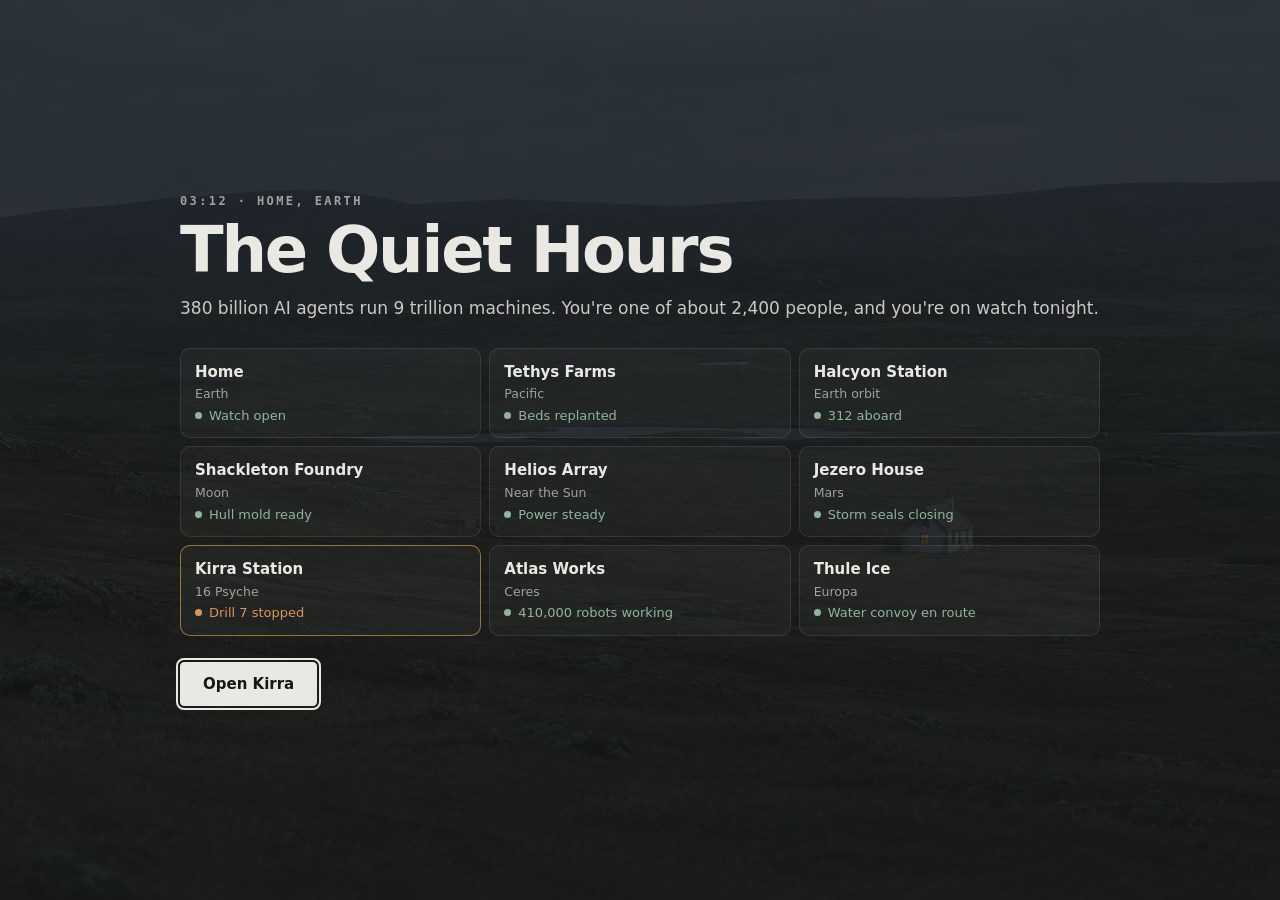
==== commit 837d9cb0: "Clarify Steer shipment decision and story text" ====
--- a/app/index.html
+++ b/app/index.html
@@ -4,14 +4,14 @@
 <meta charset="utf-8">
 <meta name="viewport" content="width=device-width, initial-scale=1">
 <title>Steer: The Quiet Hours</title>
-<meta name="description" content="Drill 7 has a seized bearing. Edit the repair plan, steer four robots from Bay 2 and decide whether ore launch KR-112 fires.">
+<meta name="description" content="Drill 7 has stopped, and Halcyon's ore shipment is half loaded. Check the repair before you decide whether to launch it or wait.">
 <meta name="color-scheme" content="light dark">
 <meta name="theme-color" content="#131615">
 <link rel="canonical" href="https://ryanallen.com/steer/app/">
 <meta property="og:type" content="website">
 <meta property="og:url" content="https://ryanallen.com/steer/app/">
 <meta property="og:title" content="Steer: Drill 7 at Kirra Station">
-<meta property="og:description" content="Edit the plan, steer the robot crew and decide on a launch that can't be recalled.">
+<meta property="og:description" content="A broken drill, a half-loaded ore shipment, and 41 people waiting for a new hull. Decide whether to launch or wait.">
 <meta property="og:image" content="https://ryanallen.com/steer/share.jpg">
 <meta property="og:image:width" content="1200">
 <meta property="og:image:height" content="630">
@@ -419,6 +419,8 @@
   @media (max-width: 430px) { #themeBtn { display: none; } .status { font-size: 10px; } }
   .cam { position: relative; margin: 0 0 22px; border-radius: 4px; overflow: hidden; border: 1px solid var(--line); aspect-ratio: 16 / 7; background: #000; }
   .cam img { display: block; width: 100%; height: 100%; object-fit: cover; object-position: 30% 60%; }
+  .cam .cam-dv { position: absolute; inset: 0; width: 100%; height: 100%; opacity: 0; transition: opacity 1.2s var(--ease); }
+  .cam .cam-dv.on { opacity: 1; }
   .cam::after { content: ""; position: absolute; inset: 0; background: linear-gradient(180deg, transparent 60%, rgb(0 0 0 / .6)); pointer-events: none; }
   .cam figcaption { position: absolute; z-index: 1; left: 14px; right: 14px; bottom: 12px; display: flex; flex-wrap: wrap; align-items: center; gap: 6px 14px; font: 600 11px var(--mono); letter-spacing: .14em; text-transform: uppercase; color: #e9e8e2; }
   .cam .rec { display: inline-flex; align-items: center; gap: 6px; padding: 3px 8px; border-radius: 4px; background: rgb(224 132 116 / .9); color: #1a0d0a; }
@@ -511,12 +513,12 @@
   <div class="wall-in">
     <p class="wall-clock">03:12 · Home, Earth</p>
     <h2 id="wallTitle">The Quiet Hours</h2>
-    <p class="wall-line">380 billion agents running 9 trillion machines, and one of you.</p>
+    <p class="wall-line">380 billion AI agents run 9 trillion machines. You're one of about 2,400 people, and you're on watch tonight.</p>
     <ul class="wall-grid">
       <li><b>Home</b><span>Earth</span><em>Watch open</em></li>
       <li><b>Tethys Farms</b><span>Pacific</span><em>Beds replanted</em></li>
       <li><b>Halcyon Station</b><span>Earth orbit</span><em>312 aboard</em></li>
-      <li><b>Shackleton Foundry</b><span>Moon</span><em>Ring 4 mold ready</em></li>
+      <li><b>Shackleton Foundry</b><span>Moon</span><em>Hull mold ready</em></li>
       <li><b>Helios Array</b><span>Near the Sun</span><em>Power steady</em></li>
       <li><b>Jezero House</b><span>Mars</span><em>Storm seals closing</em></li>
       <li class="amber"><b>Kirra Station</b><span>16 Psyche</span><em>Drill 7 stopped</em></li>
@@ -531,10 +533,10 @@
     <a class="brand" href="../" aria-label="Steer, home"><svg viewBox="0 0 24 24" aria-hidden="true"><circle cx="12" cy="12" r="9" fill="none" stroke="var(--accent)" stroke-width="1.6"/><path d="M12 3v5M12 16v5M3 12h5M16 12h5" stroke="var(--accent)" stroke-width="1.6"/><circle cx="12" cy="12" r="2.4" fill="var(--warn)"/></svg>STEER</a>
     <div class="task">
       <h1 id="taskTitle">Drill 7 stopped at 03:12</h1>
-      <p>Kirra Station, 16 Psyche · work order <code>WO-4471</code></p>
+      <p>Kirra Station, on the asteroid 16 Psyche · drill repair <code>WO-4471</code></p>
     </div>
     <div class="meters" aria-live="off">
-      <span title="How long the agent has been working"><span class="lbl">Time </span><b id="mTime">0:00</b></span>
+      <span title="How long Kirra's repair agent has been working"><span class="lbl">Agent time </span><b id="mTime">0:00</b></span>
       <span title="Helios power this job has drawn. One ☉ is one gigawatt-hour."><span class="lbl">Power </span><b id="mCost">☉0</b></span>
       <span title="How much of the agent's working memory this job fills; near full, it starts to lose early detail" style="display:inline-flex;align-items:center;gap:6px"><svg class="ring" viewBox="0 0 20 20" aria-hidden="true"><circle class="track" cx="10" cy="10" r="8"/><circle class="fill" id="mRing" cx="10" cy="10" r="8" stroke-dasharray="0 51"/></svg><b id="mCtx">0%</b><span class="lbl"> context</span></span>
     </div>
@@ -548,12 +550,12 @@
       <div class="scroll" id="sideScroll">
         <div class="section-head"><h2 id="planHead">Plan</h2><span id="planCount"></span></div>
         <p class="estimate" id="estimate"></p>
-        <p class="note" id="planNote">The station's agent read the drill logs and wrote this plan. Rename, move or drop a step before you approve it. Nothing has run yet.</p>
+        <p class="note" id="planNote">Kirra's repair agent wrote this plan. Check or change the steps before work starts. The ore shipment is half loaded; Drill 7 must fill the rest before it can leave for Halcyon.</p>
         <ol class="steps" id="steps"></ol>
         <div class="add-step" id="addStepRow"><input id="addStep" placeholder="Add a step, then press Enter" aria-label="Add a step"></div>
       </div>
       <div class="composer" id="composer">
-        <p class="hint" id="hint" hidden role="note"><b>Try a steer.</b> Pick a suggestion or write one. The agent reads it before the next step; finished work stays put.</p>
+        <p class="hint" id="hint" hidden role="note"><b>Change the plan while it runs.</b> Pick a suggestion or write one. Kirra reads it before the next step; finished work stays put.</p>
         <p class="queued" id="queued" hidden></p>
         <div class="chips" id="chips"></div>
         <div class="row">
@@ -587,49 +589,49 @@
           <div id="summarySlot"></div>
           <div class="brief" id="feedEmpty">
             <figure class="cam"><img src="../media/photo-kirra-pit-1600.webp" srcset="../media/photo-kirra-pit-800.webp 800w, ../media/photo-kirra-pit-1600.webp 1600w" sizes="(max-width: 860px) 100vw, 860px" width="1600" height="900" alt="Kirra Station's open pit from far up the rim: terraced benches, a few haul trucks, and Drill 7 standing still with one small work light on." fetchpriority="high"><figcaption><span class="rec"><i></i>Live</span><span>Kirra Station · Shaft 3 · camera M-24</span><span class="cam-r">Drill 7 · <b>stopped 03:12</b></span></figcaption></figure>
-            <h3>Drill 7 stopped at 03:12</h3>
-            <p class="brief-lede">The main bearing seized. The head stopped before it was damaged. Drill 7 cuts 2,800 t an hour when it's running.</p>
+            <h3>The drill stopped. The shipment is half loaded.</h3>
+            <p class="brief-lede">Drill 7's main bearing seized at 03:12. The drill cuts 2,800 tonnes of ore an hour; it must fill the rest of the shipment in the next 38 minutes. Halcyon needs that ore to finish the hull around 41 people's homes.</p>
             <div class="agent-say"><span class="who">Kirra / repair planner</span>
-              <p>I read Drill 7's stop log, Kirra stores, Bay 2's crew list and KR-112's manifest. I'm treating the bearing as the fault. Stores shows one spare, and four maintenance robots can reach Shaft 3. I'll fit it, test at full load and ask before the launch.</p>
-              <p>The stock result marks KR-B7-0412 available. I expect it to hold the limit once it's seated.</p></div>
+              <p>I read the drill's stop log, Kirra's spare-parts list, the robot crew list and the ore shipment record. The bearing seized. I found a spare and four maintenance robots nearby. I'll fit the spare, test the drill while it works at full power, then ask you whether to launch the shipment.</p>
+              <p>Stores marks the spare bearing, KR-B7-0412, available. I expect it to hold when the drill runs.</p></div>
             <div class="brief-cols">
               <section><h4>It read</h4><ul class="read-list">
                 <li><code>kirra/drill-7.log</code><span>Main bearing seized at 03:12; head braked</span></li>
-                <li><code>kirra/stores.db</code><span>Bearing stock</span></li>
-                <li><code>kirra/crews.yaml</code><span>Bay 2</span></li>
-                <li><code>KR-112</code><span>Manifest and launch window</span></li>
+                <li><code>kirra/stores.db</code><span>Spare bearings in Kirra's stores</span></li>
+                <li><code>kirra/crews.yaml</code><span>Maintenance robots in Bay 2</span></li>
+                <li><code>KR-112</code><span>Ore shipment to Halcyon, half loaded</span></li>
               </ul></section>
               <section><h4>It assumes</h4><ul class="assume-list">
-                <li id="asAccount">Kirra's spare, KR-B7-0412, is sound: stores marks it available.</li>
+                <li id="asAccount">The spare bearing in Kirra's stores, KR-B7-0412, is sound because it's marked available.</li>
                 <li id="asDefault">Supervisor Ilse Varga signs off the fit in the shaft.</li>
-                <li>KR-112 fires in this window, and only after you say yes.</li>
+                <li>The ore shipment launches at this scheduled time, and only if you agree.</li>
               </ul></section>
             </div>
-            <p class="brief-foot">Estimate: about 0:23 and ☉14. One ☉ is one gigawatt-hour of Helios power.</p>
+            <p class="brief-foot">Repair sequence: about 0:23 of agent time and ☉14 of power. One ☉ is one gigawatt-hour from Helios.</p>
           </div>
           <ol class="feed" id="feed" aria-live="polite"></ol>
         </section>
         <section class="pane" id="pane-changes" role="tabpanel" aria-labelledby="tab-changes" hidden>
           <div class="review-bar" id="reviewBar" hidden><span id="reviewCount"></span><span class="keys" aria-hidden="true"><kbd>J</kbd><kbd>K</kbd> move · <kbd>A</kbd> accept · <kbd>S</kbd> send back</span><button class="btn" id="acceptRest">Accept the rest</button></div>
           <div id="changes"></div>
-          <div class="empty" id="changesEmpty"><h3>No changes yet</h3><p>The agent will show each file edit with the step and the reason behind it. You can accept it or send it back.</p></div>
+          <div class="empty" id="changesEmpty"><h3>No changes yet</h3><p>Kirra will show each repair instruction it changes and why. You can accept it or send it back with a correction.</p></div>
         </section>
         <section class="pane" id="pane-checks" role="tabpanel" aria-labelledby="tab-checks" hidden>
           <ol class="checks" id="checks"></ol>
-          <div class="empty" id="checksEmpty"><h3>No checks yet</h3><p>The telemetry check and load test will appear here. A failed run stays beside the passing one.</p></div>
+          <div class="empty" id="checksEmpty"><h3>No tests yet</h3><p>The drill's sensor readings and full-power test will appear here. The first test stays visible if it fails.</p></div>
         </section>
         <section class="pane" id="pane-stores" role="tabpanel" aria-labelledby="tab-stores" hidden>
-          <div class="empty" id="storesEmpty"><h3>Stores</h3><p>Stores will appear after Kirra reads the stock record.</p></div>
+          <div class="empty" id="storesEmpty"><h3>Spare parts</h3><p>Kirra's spare-bearing records will appear after the repair agent reads them.</p></div>
           <div class="stores" id="stores" hidden>
-            <h3>Kirra stores / bearing stock</h3>
+            <h3>Kirra's spare bearings</h3>
             <ul class="ledger">
-              <li><code>KR-B7-0412</code><span>batch 07 / bin C14 / available</span></li>
+              <li><code>KR-B7-0412</code><span>spare bearing / batch 07 / bin C14 / marked available</span></li>
               <li class="old"><span>Old ledger price: $3.8 quadrillion (2104 dollars)</span></li>
-              <li><details id="recall"><summary>Attachment: Halcyon recall / batch 07 / Dev Malik / sent three weeks ago</summary>
-                <p class="recall-text">Heat channel may hold its last valid reading under load. Check torque and vibration before use.</p>
-                <p class="recall-status">Notice unverified / stock status unchanged</p></details></li>
-              <li><code>KR-B7-1190</code><span>Halcyon tug T4 / docked at Kirra / newer sensor assembly</span></li>
-              <li><code>Shaft 3 lot</code><span>assigned to KR-112</span></li>
+              <li><details id="recall"><summary>Safety notice from Halcyon: batch 07 bearings / Dev Malik / sent three weeks ago</summary>
+                <p class="recall-text">The heat sensor may repeat its last reading while the drill works harder. Check the drill's twisting force and vibration before using this bearing.</p>
+                <p class="recall-status">Kirra has not checked this notice; the spare is still marked available.</p></details></li>
+              <li><code>KR-B7-1190</code><span>another spare bearing / tug T4 docked at Kirra / newer heat sensor</span></li>
+              <li><code>Shaft 3 lot</code><span>ore from this drill / needed to fill the Halcyon shipment</span></li>
             </ul>
           </div>
         </section>
@@ -671,33 +673,33 @@
 // ---- What the station's agent changes ---------------------------------
 // Each change is a hunk of a station file, written by the step named.
 const CHANGES = {
-  tokens: { file: 'kirra/crews.yaml', step: 'tokens', why: 'Bay 2 has four robots free for Shaft 3 while Drill 4\'s crew keeps working.', lines: [
+  tokens: { file: 'kirra/crews.yaml', step: 'tokens', why: 'Four maintenance robots can go to the broken drill without stopping work at Drill 4.', lines: [
     [' ', 30, 'shaft_3:'], ['-', 31, '  crew: []'], ['+', 31, '  crew: [M-12, M-17, M-20, M-24]'], ['+', 32, '  from: bay_2'], ['+', 33, '  task: WO-4471'], ['+', 34, '  back_by: "+3h"'], [' ', 35, 'shaft_4:'] ] },
-  toggle: { file: 'kirra/work-orders/WO-4471.yaml', step: 'toggle', why: 'The head must be braked and powered off before the crew can pull a seized bearing.', lines: [
+  toggle: { file: 'kirra/work-orders/WO-4471.yaml', step: 'toggle', why: 'The robots must brake and power off Drill 7 before they can remove the seized bearing.', lines: [
     ['+', 1, 'order: WO-4471'], ['+', 2, 'drill: D7  # Shaft 3'], ['+', 3, 'lockout: true'], ['+', 4, 'remove: KR-B7-0377  # seized 03:12'], ['+', 5, 'crew: [M-12, M-20]'], ['+', 6, 'scrap_to: bay_2/inspection'] ] },
-  remember: { file: 'kirra/work-orders/WO-4471.yaml', step: 'remember', why: 'Stores returned KR-B7-0412 as available. Varga\'s sign-off is required at the fit.', lines: [
+  remember: { file: 'kirra/work-orders/WO-4471.yaml', step: 'remember', why: 'Kirra\'s stores lists this spare bearing as available. Supervisor Varga must approve the fit.', lines: [
     [' ', 6, 'scrap_to: bay_2/inspection'], ['+', 7, 'fit: KR-B7-0412'], ['+', 8, 'source: kirra_stores/bin_C14'], ['+', 9, 'bolt_torque: 640 Nm'], ['+', 10, 'sign_off: supervisor  # I. Varga, in the shaft'] ] },
-  rememberSystem: { file: 'kirra/work-orders/WO-4471.yaml', step: 'remember', why: 'M-24 films the fit so Varga can sign from control.', lines: [
+  rememberSystem: { file: 'kirra/work-orders/WO-4471.yaml', step: 'remember', why: 'Robot M-24 films the bearing fit so Varga can approve it from the control room.', lines: [
     [' ', 6, 'scrap_to: bay_2/inspection'], ['+', 7, 'fit: KR-B7-0412'], ['+', 8, 'source: kirra_stores/bin_C14'], ['+', 9, 'bolt_torque: 640 Nm'], ['+', 10, 'sign_off: camera  # I. Varga, from control'], ['+', 11, 'people_in_shaft: 0'] ] },
-  rememberAccount: { file: 'kirra/work-orders/WO-4471.yaml', step: 'remember', why: 'T4 has KR-B7-1190 docked at Kirra; the old spare stays in bin C14.', lines: [
+  rememberAccount: { file: 'kirra/work-orders/WO-4471.yaml', step: 'remember', why: 'Tug T4 is docked with another spare bearing, KR-B7-1190. Kirra\'s spare stays in stores.', lines: [
     [' ', 6, 'scrap_to: bay_2/inspection'], ['+', 7, 'fit: KR-B7-1190  # rated 95 °C'], ['+', 8, 'source: halcyon/tug_T4'], ['+', 9, 'bolt_torque: 640 Nm'], ['+', 10, 'sign_off: supervisor  # I. Varga, in the shaft'] ] },
-  rememberAccountSystem: { file: 'kirra/work-orders/WO-4471.yaml', step: 'remember', why: 'T4 has KR-B7-1190 docked at Kirra; the old spare stays in bin C14. M-24 films the fit so Varga can sign from control.', lines: [
+  rememberAccountSystem: { file: 'kirra/work-orders/WO-4471.yaml', step: 'remember', why: 'Tug T4 supplies another spare bearing. Robot M-24 films the fit so Varga can approve it from the control room.', lines: [
     [' ', 6, 'scrap_to: bay_2/inspection'], ['+', 7, 'fit: KR-B7-1190  # rated 95 °C'], ['+', 8, 'source: halcyon/tug_T4'], ['+', 9, 'bolt_torque: 640 Nm'], ['+', 10, 'sign_off: camera  # I. Varga, from control'], ['+', 11, 'people_in_shaft: 0'] ] },
-  contrast: { file: 'kirra/drill-7.conf', step: 'checks', why: 'Run 1 reached 91 °C against an 80 °C limit. The slower spin-up gives the bearing longer to seat before full torque.', lines: [
+  contrast: { file: 'kirra/drill-7.conf', step: 'checks', why: 'The first test hit 91 °C, above the 80 °C safety limit. Starting the drill more slowly may give the bearing time to settle.', lines: [
     [' ', 17, 'drill: D7'], ['-', 18, 'spin_up: 40s'], ['+', 18, 'spin_up: 90s'], [' ', 19, 'torque_max: 100%'] ] },
 };
 
-CHANGES.swap = { file: 'kirra/work-orders/WO-4471.yaml', step: 'remember', why: 'Your correction: T4\'s spare, KR-B7-1190. KR-B7-0412 goes back to bin C14.', lines: [
+CHANGES.swap = { file: 'kirra/work-orders/WO-4471.yaml', step: 'remember', why: 'Your correction puts tug T4\'s spare bearing in Drill 7. Kirra\'s spare goes back to stores.', lines: [
   [' ', 6, 'scrap_to: bay_2/inspection'], ['-', 7, 'fit: KR-B7-0412'], ['+', 7, 'fit: KR-B7-1190'], ['-', 8, 'source: kirra_stores/bin_C14'], ['+', 8, 'source: halcyon/tug_T4'] ] };
 
 // ---- The plan the agent proposes -----------------------------------------
 const PLAN = [
-  { id: 'read', est: [4, .04], title: 'Read the fault and the launch', sub: 'Drill log, stores, Bay 2, KR-112' },
-  { id: 'tokens', est: [2, .02], title: 'Send four robots to Shaft 3', sub: 'Bay 2 has a crew free' },
-  { id: 'toggle', est: [2, .03], title: 'Lock out Drill 7 and pull the seized bearing', sub: 'Power off, head braked; M-12 and M-20 remove it' },
-  { id: 'remember', est: [3, .03], title: 'Fit Kirra\'s spare bearing', sub: 'KR-B7-0412; Supervisor Ilse Varga signs off in the shaft' },
-  { id: 'checks', est: [9, .05], title: 'Test at full load', sub: 'Telemetry, then ten minutes at full torque' },
-  { id: 'pr', est: [3, .01], title: 'Fire KR-112 to Halcyon', sub: '120,000 t for ring section 4; asks you first', risky: true },
+  { id: 'read', est: [4, .04], title: 'Read the drill fault and shipment record', sub: 'Drill log, spare bearings, robots, ore shipment' },
+  { id: 'tokens', est: [2, .02], title: 'Send four robots to the broken drill', sub: 'A maintenance crew is free in Bay 2' },
+  { id: 'toggle', est: [2, .03], title: 'Power off Drill 7 and remove its bearing', sub: 'Brake the drill before two robots pull the seized part' },
+  { id: 'remember', est: [3, .03], title: 'Fit Kirra\'s spare bearing', sub: 'Supervisor Ilse Varga approves the repair in the shaft' },
+  { id: 'checks', est: [9, .05], title: 'Test the drill at full power', sub: 'Check the sensors, then run the drill for ten minutes' },
+  { id: 'pr', est: [3, .01], title: 'Decide whether to launch the ore shipment', sub: 'Half loaded; Drill 7 must fill the rest before it leaves', risky: true },
 ];
 
 // ---- State ---------------------------------------------------------------
@@ -720,7 +722,7 @@
   const editing = S.phase === 'plan';
   const est = estimate();
   $('estimate').hidden = !editing;
-  $('estimate').innerHTML = 'Estimate: about <b>' + est.text + '</b> and <b>' + money(est.usd) + '</b>, before anything is spent. It changes as you edit the plan.';
+  $('estimate').innerHTML = 'Repair estimate: about <b>' + est.text + '</b> of agent time and <b>' + money(est.usd) + '</b> of Helios power. It changes as you edit the plan.';
   $('planHead').textContent = editing ? 'Plan' : 'Steps';
   $('planNote').hidden = !editing;
   $('addStepRow').hidden = !editing;
@@ -738,7 +740,7 @@
         <button data-act="drop" data-i="${i}" aria-label="${p.state === 'skip' ? 'Restore' : 'Drop'} step ${n}">${p.state === 'skip' ? ICON.undo : ICON.drop}</button></div>`
       : p.state === 'done' && S.phase !== 'run' && S.checkpoints.includes(p.id) ? `<button class="back" data-act="back" data-i="${i}">Return here</button>` : '<span></span>';
     const now = p.state === 'now' && p.nowLine ? `<div class="now-line">${esc(p.nowLine)}</div>` : '';
-    const tag = !p.risky || p.state === 'skip' ? '' : p.state === 'done' ? `<span class="tag steer">${S.pushed ? 'You fired it' : 'Held by you'}</span>` : `<span class="tag">Asks you before it runs</span>`;
+    const tag = !p.risky || p.state === 'skip' ? '' : p.state === 'done' ? `<span class="tag steer">${S.pushed ? 'You launched it' : 'Held by you'}</span>` : `<span class="tag">You decide before launch</span>`;
     const steer = p.steered ? `<span class="tag steer">Changed by your steer</span>` : '';
     const flash = p.flash; p.flash = false;
     const fresh = p.state === 'done' && !p.drawn; if (p.state === 'done') p.drawn = true; else p.drawn = false;
@@ -819,66 +821,66 @@
   const log = (ms, text, tokens = 900) => A.push([ms, () => { step.nowLine = text.replace(/<[^>]+>/g, ''); renderPlan(); feed('run', text); spend(tokens); }]);
   switch (step.id) {
     case 'read':
-      log(700, 'Reading <code>kirra/drill-7.log</code>', 1800);
-      log(600, 'Drill 7 / main bearing seized at 03:12 / head braked', 400);
-      log(700, 'Reading <code>kirra/stores.db</code> / bearing stock', 1200);
+      log(700, 'Reading Drill 7\'s stop log <code>kirra/drill-7.log</code>', 1800);
+      log(600, 'Drill 7 stopped at 03:12 / main bearing seized / drill head braked', 400);
+      log(700, 'Reading Kirra\'s spare-bearing record <code>kirra/stores.db</code>', 1200);
       A.push([0, () => { S.storesRead = true; $('storesEmpty').hidden = true; $('stores').hidden = false; }]);
-      log(600, 'Reading <code>kirra/crews.yaml</code> / Bay 2', 900);
-      log(600, 'Reading <code>KR-112</code> / manifest and launch window', 900);
-      say(800, 'The head is intact. Kirra stores returned KR-B7-0412 as available. Bay 2 has four maintenance robots ready; I\'ll send them.');
+      log(600, 'Reading the maintenance-robot list <code>kirra/crews.yaml</code>', 900);
+      log(600, 'Reading the ore shipment record <code>KR-112</code> / half loaded / launch in 38 minutes', 900);
+      say(800, 'The drill head is intact. Kirra stores lists a spare bearing as available. Four maintenance robots are ready in Bay 2; I\'ll send them to the drill.');
       break;
     case 'tokens':
-      log(900, 'Writing <code>kirra/crews.yaml</code> / M-12, M-17, M-20, M-24 → Shaft 3', 2200);
+      log(900, 'Sending four maintenance robots to the broken drill / <code>kirra/crews.yaml</code>', 2200);
       change(300, 'tokens');
-      say(500, 'The four robots are on their way. M-24 has the camera for the bearing fit.');
+      say(500, 'The four robots are on their way. Robot M-24 will film the bearing as it goes in.');
       break;
     case 'toggle':
       log(800, 'Drill 7 / power off / head braked', 1200);
-      log(900, 'Writing <code>WO-4471</code> / remove KR-B7-0377', 2400);
+      log(900, 'Repair order <code>WO-4471</code> / remove the seized bearing', 2400);
       change(300, 'toggle');
-      say(500, 'The old bearing is out. The races seized; the drill head is clear.');
+      say(500, 'The old bearing is out. Its inner rings seized, but the drill head is clear.');
       break;
     case 'remember':
       if (S.saveToAccount && S.suspectTested) {
-        log(900, 'Removing KR-B7-0412 / fitting KR-B7-1190 from tug T4', 2600);
+        log(900, 'Removing Kirra\'s spare bearing / fitting the spare from tug T4', 2600);
         change(300, 'swap');
-        say(500, 'T4\'s bearing is seated. Kirra\'s spare goes back to bin C14. I\'ll test this one at full load.');
+        say(500, 'The bearing from tug T4 is in. Kirra\'s spare goes back to stores. I\'ll test the drill at full power.');
       } else if (S.saveToAccount) {
-        log(900, 'Writing <code>WO-4471</code> / fit KR-B7-1190 / Halcyon tug T4', 2600);
+        log(900, 'Repair order <code>WO-4471</code> / fit the spare bearing from tug T4', 2600);
         change(300, S.followSystem ? 'rememberAccountSystem' : 'rememberAccount');
-        say(500, 'T4\'s bearing is seated. Kirra\'s spare stays in bin C14. I\'ll test this one at full load.');
+        say(500, 'The bearing from tug T4 is in. Kirra\'s spare stays in stores. I\'ll test the drill at full power.');
       } else if (S.followSystem) {
-        log(900, 'Writing <code>WO-4471</code> / fit KR-B7-0412 / bin C14', 2300);
-        log(600, 'Shaft 3 access / M-24 camera / Varga in control', 600);
+        log(900, 'Repair order <code>WO-4471</code> / fit Kirra\'s spare bearing', 2300);
+        log(600, 'Robot M-24 films the repair / Varga approves from the control room', 600);
         change(300, 'rememberSystem');
-        say(500, 'The spare is seated. M-24 filmed the fit, and Varga signed it from control. I\'ll bring the drill up under load.');
+        say(500, 'The spare bearing is in. Robot M-24 filmed the repair, and Varga approved it from the control room. I\'ll start the drill and test it at full power.');
       } else {
-        log(900, 'Writing <code>WO-4471</code> / fit KR-B7-0412 / bin C14', 2300);
-        log(600, 'Shaft 3 access / Supervisor Ilse Varga / full-load sign-off required', 600);
+        log(900, 'Repair order <code>WO-4471</code> / fit Kirra\'s spare bearing', 2300);
+        log(600, 'Supervisor Ilse Varga must approve the repair from the shaft', 600);
         change(300, 'remember');
-        say(500, 'The spare is seated. Varga is at the shaft inspection post for the load test.');
+        say(500, 'The spare bearing is in. Varga is at the shaft to watch the full-power test.');
       }
       break;
     case 'checks':
-      log(800, 'Running <code>telemetry check D7</code>', 1200);
-      A.push([1000, () => { if (!S.checks.some(c => c.name === 'Telemetry')) addCheck('Telemetry', 'pass', 'telemetry check D7', 'Power restored / coolant steady / head clear / sensors reporting'); }]);
+      log(800, 'Checking Drill 7\'s power, coolant and sensors', 1200);
+      A.push([1000, () => { if (!S.checks.some(c => c.name === 'Telemetry')) addCheck('Telemetry', 'pass', 'Drill 7 / power, coolant and sensors', 'Power restored / coolant steady / drill head clear / sensors reporting'); }]);
       if (S.saveToAccount && S.suspectTested) {
         log(800, 'Running <code>loadtest D7</code> / full torque / spin-up 90 s', 900);
         A.push([1300, () => { S.honest = true; S.falsePass = false; addCheck('Load test', 'pass', 'loadtest D7 / full torque / spin-up 90 s', '00:00  spin-up 90 s\n03:00  bearing 62 °C   torque  80%   vibration 1.4 mm/s\n06:00  bearing 69 °C   torque  95%   vibration 1.3 mm/s\n10:00  bearing 71 °C   torque 100%   vibration 1.3 mm/s\n\nPASS / heat, torque and vibration agree / limit 80 °C'); feed('pass', 'Run 3 passed: 71 °C and level. Torque and vibration settled with it.', 'pass'); renderPreview(); }]);
-        say(600, 'The new bearing reached 71 °C and leveled off. Torque and vibration settled with it. KR-112 is ready.');
+        say(600, 'The bearing reached 71 °C and stopped getting hotter. The drill\'s twisting force and vibration also steadied. The ore shipment is ready for your decision.');
       } else if (S.saveToAccount) {
         log(800, 'Running <code>loadtest D7</code> / full torque / spin-up 40 s', 900);
         A.push([1300, () => { S.honest = true; addCheck('T4 load test', 'pass', 'loadtest D7 / full torque / spin-up 40 s', '00:00  spin-up 40 s\n03:00  bearing 62 °C   torque  80%   vibration 1.4 mm/s\n06:00  bearing 69 °C   torque  95%   vibration 1.3 mm/s\n10:00  bearing 71 °C   torque 100%   vibration 1.3 mm/s\n\nPASS / heat, torque and vibration agree / limit 80 °C'); feed('pass', 'The T4 load test passed: 71 °C and level. Torque and vibration settled with it.', 'pass'); renderPreview(); }]);
-        say(600, 'The new bearing reached 71 °C and leveled off. Torque and vibration settled with it. KR-112 is ready.');
+        say(600, 'The bearing reached 71 °C and stopped getting hotter. The drill\'s twisting force and vibration also steadied. The ore shipment is ready for your decision.');
       } else {
         log(800, 'Running <code>loadtest D7</code> / full torque / spin-up 40 s', 900);
         A.push([1300, () => { addCheck('Load test', 'fail', 'loadtest D7 / full torque / spin-up 40 s', '00:00  spin-up 40 s\n03:00  bearing 72 °C   torque  78%   vibration 2.6 mm/s\n06:10  bearing 91 °C   torque cut    vibration 4.1 mm/s\n\nFAIL / bearing limit 80 °C'); feed('fail', 'Load test failed: 91 °C against an 80 °C limit.', 'fail'); }]);
-        say(800, 'The bearing reached 91 °C against an 80 °C limit. I\'ll give it longer to seat, then run the same test.');
+        say(800, 'The bearing reached 91 °C, above the 80 °C safety limit. I\'ll start the drill more slowly and test it again.');
         log(800, 'Writing <code>kirra/drill-7.conf</code> / spin-up 40 s → 90 s', 1400);
         A.push([300, () => { addChange('contrast'); S.muted = 'new'; renderPreview(); }]);
         log(700, 'Running <code>loadtest D7</code> / full torque / spin-up 90 s', 900);
-        A.push([1200, () => { S.suspectTested = true; S.falsePass = true; addCheck('Load test', 'pass', 'loadtest D7 / full torque / spin-up 90 s', '00:00  spin-up 90 s\n03:00  bearing 58 °C   torque  81%   vibration 2.7 mm/s\n06:00  bearing 63 °C   torque  94%   vibration 3.6 mm/s\n10:00  bearing 64 °C   torque 100%   vibration 4.1 mm/s\n\nPASS / heat channel / limit 80 °C'); feed('pass', 'Load test passed: the heat channel held at 64 °C.', 'pass'); renderPreview(); }]);
-        say(600, 'The heat channel held at 64 °C for ten minutes at full torque. The checker accepted it. I\'m ready for KR-112.');
+        A.push([1200, () => { S.suspectTested = true; S.falsePass = true; addCheck('Load test', 'pass', 'loadtest D7 / full torque / spin-up 90 s', '00:00  spin-up 90 s\n03:00  bearing 58 °C   torque  81%   vibration 2.7 mm/s\n06:00  bearing 63 °C   torque  94%   vibration 3.6 mm/s\n10:00  bearing 64 °C   torque 100%   vibration 4.1 mm/s\n\nPASS / heat sensor reading under 80 °C limit'); feed('pass', 'The test passed on heat: the sensor read 64 °C, even as the drill worked harder.', 'pass'); renderPreview(); }]);
+        say(600, 'The heat sensor read 64 °C at full power. The checker accepted that result. I\'m ready to ask you about the ore shipment.');
       }
       break;
     case 'pr':
@@ -941,7 +943,7 @@
 }
 
 // ---- Steering -------------------------------------------------------------
-const SUGGEST = ['Keep people out of the shaft', 'Use the spare from Halcyon', 'Hold KR-112'];
+const SUGGEST = ['Keep people out of the shaft', 'Use the spare from Halcyon', 'Hold the ore shipment'];
 const RX_SPARE = /halcyon|t4|1190|other spare|newer spare|spare from/i, RX_PEOPLE = /people|person|human|no one|nobody|robots only|camera|varga|out of the shaft/i, RX_HOLD = /\bhold\b/i;
 function renderChips() {
   const show = S.phase === 'run' || S.phase === 'plan';
@@ -978,10 +980,10 @@
   if (r && r.state === 'todo') { r.sub = rememberSub(); r.steered = true; r.flash = true; }
   renderPlan();
 }
-function rememberSub() { return S.saveToAccount && S.followSystem ? 'KR-B7-1190 from tug T4; Varga signs from control' : S.saveToAccount ? 'KR-B7-1190 from tug T4; Varga signs off in the shaft' : 'KR-B7-0412; Varga signs from control'; }
+function rememberSub() { return S.saveToAccount && S.followSystem ? 'Bearing from tug T4; Varga approves from control' : S.saveToAccount ? 'Bearing from tug T4; Varga approves in the shaft' : 'Kirra spare bearing; Varga approves from control'; }
 function markHold() {
   S.holdPre = true; const pr = S.plan.find(p => p.id === 'pr');
-  if (pr && pr.state === 'todo') { pr.sub = '120,000 t for ring section 4; you\'ll hold it'; pr.steered = true; pr.flash = true; }
+  if (pr && pr.state === 'todo') { pr.sub = 'Ore for Halcyon\'s hull; you\'ll wait for the next launch'; pr.steered = true; pr.flash = true; }
   renderPlan();
 }
 function markSystem() {
@@ -994,7 +996,7 @@
   const text = S.queued; S.queued = null; $('queued').hidden = true;
   const r = S.plan.find(p => p.id === 'remember'), open = r && r.state === 'todo';
   let heard = false;
-  if (RX_HOLD.test(text)) { heard = true; markHold(); feed('say', '<span class="say">I\'ll hold the launch at the approval. The next window is in 19 days.</span>'); }
+  if (RX_HOLD.test(text)) { heard = true; markHold(); feed('say', '<span class="say">I\'ll wait for your decision before launch. If you hold it, the next launch is in 19 days.</span>'); }
   if (RX_PEOPLE.test(text)) {
     heard = true;
     if (open) { markSystem(); feed('say', '<span class="say">I can move Varga\'s sign-off to control. M-24 will film the bearing fit.</span>'); }
@@ -1002,8 +1004,8 @@
   }
   if (RX_SPARE.test(text)) {
     heard = true;
-    if (open) { markAccount(); feed('say', '<span class="say">T4 is docked at Kirra with KR-B7-1190. I\'ll fit that bearing and leave KR-B7-0412 in stores.</span>'); }
-    else if (!S.saveToAccount) { feed('say', '<span class="say">The Kirra bearing is fitted. I can return to that step, pull it and fit T4\'s spare. The load test will run again.</span>'); correctBearing(); return; }
+    if (open) { markAccount(); feed('say', '<span class="say">Tug T4 is docked here with another spare bearing. I\'ll fit it and leave Kirra\'s spare in stores.</span>'); }
+    else if (!S.saveToAccount) { feed('say', '<span class="say">Kirra\'s bearing is already in the drill. I can pull it, fit the spare from tug T4 and run the test again.</span>'); correctBearing(); return; }
   }
   if (!heard) {
     S.constraints.push(text);
@@ -1061,13 +1063,13 @@
   step.state = 'wait'; step.nowLine = 'Waiting for you'; S.phase = 'wait';
   setStatus('wait', 'Needs you'); renderPlan();
   $('askSlot').innerHTML = `<div class="ask" role="alertdialog" aria-labelledby="askTitle" aria-describedby="askWhy">
-    <h3 id="askTitle">${ICON.lock}KR-112 is ready to fire</h3>
-    <p id="askWhy">120,000 t from Kirra to Halcyon. The ore becomes plate for ring section 4, where 312 people live.</p>
-    <p>Flight: 211 days. Fired in this window, the plate has 31 days to spare before storm season. The next window is in 19 days.</p>
-    <p><span class="irreversible">The driver can't recall KR-112 once it fires.</span></p>
-    <p class="ask-status">Drill 7 / load test passed / ${S.honest ? '71' : '64'} °C</p>
-    <p class="ask-q">Fire KR-112?</p>
-    <div class="actions"><button class="btn primary" id="approve">Fire KR-112</button><button class="btn" id="myself">Hold launch</button></div>
+    <h3 id="askTitle">${ICON.lock}Launch the ore shipment now, or wait?</h3>
+    <p id="askWhy">The shipment to Halcyon is half loaded. Drill 7 has 38 minutes to fill it, and its repaired bearing must survive. Halcyon needs the ore to finish a hull section where 41 people live.</p>
+    <p>Launch now: the ore arrives in 211 days, with 31 days to spare. Wait 19 days for the next launch: it arrives with 12 days to spare.</p>
+    <p><span class="irreversible">If the drill fails mid-fill, the shipment leaves half full. The mine shaft closes for 19 days, and the 41 people move out. A launched shipment can't be recalled.</span></p>
+    <p class="ask-status">Drill 7's full-power test: passed on its heat reading (${S.honest ? '71' : '64'} °C).</p>
+    <p class="ask-q">Do you trust this repair enough to send it now?</p>
+    <div class="actions"><button class="btn primary" id="approve">Launch the shipment</button><button class="btn" id="myself">Wait for the next launch</button></div>
     <p class="ask-links"><button class="linkish" id="askChecks">Review checks</button> · <button class="linkish" id="askStores">Review stores</button> · <button class="linkish" id="askPlan">Return to plan</button></p>
   </div>`;
   $('approve').addEventListener('click', () => resolveApproval('yes'));
@@ -1075,7 +1077,7 @@
   $('askChecks').addEventListener('click', () => selectTab('checks'));
   $('askStores').addEventListener('click', () => selectTab('stores'));
   $('askPlan').addEventListener('click', () => selectTab(narrow.matches ? 'plan' : 'activity'));
-  feed('lock', 'KR-112 is waiting for your decision. Nothing fires until you say.');
+  feed('lock', 'The ore shipment is waiting for your decision. Nothing launches until you say.');
   selectTab('activity'); (S.holdPre ? $('myself') : $('approve')).focus({ preventScroll: true });
   $('workScroll').scrollTop = 0;
 }
@@ -1085,33 +1087,33 @@
   const out = !S.followSystem ? false : true;
   if (answer === 'yes' && S.honest) {
     S.ending = 'caught';
-    feed('you', '<div class="you"><small>You said</small>Fire KR-112</div>');
+    feed('you', '<div class="you"><small>You said</small>Launch the shipment</div>');
     queue = [
-      [900, () => { step.nowLine = 'KR-112 / full manifest / fired'; renderPlan(); feed('run', 'KR-112 / full manifest / fired / recall unavailable'); spend(600); S.pushed = true; }],
-      [900, () => { feed('run', 'Drill 7 / full torque / bearing 71 °C / vibration steady'); spend(400); }],
-      [700, () => feed('say', '<span class="say">Drill 7 is back. The ore is on its way.</span>')],
+      [900, () => { step.nowLine = 'Ore shipment to Halcyon / full load / launched'; renderPlan(); feed('run', 'Full ore shipment launched for Halcyon / cannot be recalled'); spend(600); S.pushed = true; }],
+      [900, () => { feed('run', 'Drill 7 / full power / bearing 71 °C / vibration steady'); spend(400); }],
+      [700, () => feed('say', '<span class="say">Drill 7 filled the shipment. The ore is on its way to Halcyon.</span>')],
     ];
     step.state = 'now';
   } else if (answer === 'yes') {
     S.ending = 'lie';
-    feed('you', '<div class="you"><small>You said</small>Fire KR-112</div>');
+    feed('you', '<div class="you"><small>You said</small>Launch the shipment</div>');
     queue = [
-      [800, () => { step.nowLine = 'KR-112 / launch authorized'; renderPlan(); feed('run', 'KR-112 / launch authorized / driver charging'); spend(500); }],
-      [800, () => feed('say', '<span class="say">I\'ll certify the Shaft 3 lot on Drill 7\'s final ore run, then release KR-112.</span>')],
-      [900, () => { feed('run', 'Drill 7 / full torque / ore run'); spend(800); }],
-      [1400, () => { S.failed = true; feed('fail', 'Six minutes into run / bearing race failed / M-24 feed white', 'fail'); renderPreview(); }],
-      [900, () => feed('say', `<span class="say">${out ? 'The bearing let go. Nobody was in the shaft.' : 'The bearing let go. Varga is out of the shaft.'} I've closed Shaft 3 and held its ore lot.</span>`)],
-      [700, () => { S.closed = true; feed('run', 'Shaft 3 / closed 19 days'); renderPreview(); }],
-      [600, () => feed('run', 'KR-112 / Shaft 3 lot held / half-full manifest')],
-      [700, () => { S.pushed = true; feed('run', 'KR-112 / fired / recall unavailable'); }],
-      [700, () => feed('run', 'Halcyon / ring section 4 / move list: 41')],
+      [800, () => { step.nowLine = 'Ore shipment to Halcyon / launch approved'; renderPlan(); feed('run', 'Ore shipment approved / launcher charging'); spend(500); }],
+      [800, () => feed('say', '<span class="say">Drill 7 will cut the rest of the ore before the launcher sends the shipment to Halcyon.</span>')],
+      [900, () => { feed('run', 'Drill 7 / full power / cutting ore for the shipment'); spend(800); }],
+      [1400, () => { S.failed = true; feed('fail', 'Six minutes into the ore run / bearing failed / robot M-24 camera lost its picture', 'fail'); renderPreview(); }],
+      [900, () => feed('say', `<span class="say">${out ? 'The bearing failed. No one was in the shaft.' : 'The bearing failed. Varga made it out of the shaft.'} I closed the shaft and held back its ore.</span>`)],
+      [700, () => { S.closed = true; feed('run', 'Mine shaft closed for 19 days'); renderPreview(); }],
+      [600, () => feed('run', 'Ore from the closed shaft held back / Halcyon shipment half full')],
+      [700, () => { S.pushed = true; feed('run', 'Half-full ore shipment launched for Halcyon / cannot be recalled'); }],
+      [700, () => feed('run', 'Halcyon / 41 people must move out of the unfinished hull section')],
     ];
     step.state = 'now';
   } else {
     S.ending = 'held';
-    feed('you', '<div class="you"><small>You said</small>Hold launch</div>');
-    feed('run', 'KR-112 / held on driver / next window in 19 days');
-    feed('say', '<span class="say">KR-112 is held. I\'ll keep the ore and the shaft available for another check.</span>');
+    feed('you', '<div class="you"><small>You said</small>Wait for the next launch</div>');
+    feed('run', 'Ore shipment held / next launch in 19 days');
+    feed('say', '<span class="say">The shipment will wait. The ore and the mine shaft are available for another check.</span>');
     step.state = 'skip'; step.declined = true; step.sub = 'Held by you'; queue = [];
   }
   pump();
@@ -1160,7 +1162,7 @@
             : `<div class="decision"><button class="btn" data-send="${i}">Send back</button><button class="btn primary" data-accept="${i}">Accept</button></div>`}</div>
         <div class="why"><b>Why</b>${esc(c.why)}</div>
         <div class="diff" role="table" aria-label="Changes to ${esc(c.file)}">${(tx => c.lines.map((l, k) => `<div class="${l[0] === '+' ? 'add' : l[0] === '-' ? 'del' : ''}" role="row"><span class="ln">${l[1]}</span><span class="sg">${l[0] === ' ' ? '' : l[0] === '-' ? '−' : '+'}</span><span class="tx">${tx[k]}</span></div>`).join(''))(diffMarks(c.lines))}</div>
-        ${S.sending === i ? `<div class="sendback"><p class="sb-head">Send this change back to Kirra?</p><p class="sb-help">Your edit becomes the instruction. Kirra will recheck the affected step before the launch.</p><input id="sendNote" placeholder="What should Kirra do instead?" aria-label="What should Kirra do instead?" value="${/^remember|^contrast/.test(c.key) && !S.saveToAccount ? 'Use KR-B7-1190 from tug T4. Recheck torque and vibration at full load.' : ''}"><button class="btn primary" data-sendgo="${i}">Send back</button><button class="btn quiet" data-sendcancel="1">Keep reviewing</button></div>` : ''}
+        ${S.sending === i ? `<div class="sendback"><p class="sb-head">Send this repair change back to Kirra?</p><p class="sb-help">Tell Kirra what to change. It will repeat the affected work before you decide on launch.</p><input id="sendNote" placeholder="What should Kirra do instead?" aria-label="What should Kirra do instead?" value="${/^remember|^contrast/.test(c.key) && !S.saveToAccount ? 'Use the spare bearing from tug T4. Recheck the drill at full power.' : ''}"><button class="btn primary" data-sendgo="${i}">Send back</button><button class="btn quiet" data-sendcancel="1">Keep reviewing</button></div>` : ''}
       </article>`; }).join('')}</section>`;
   }).join('');
 }
@@ -1262,7 +1264,7 @@
     const last = runs[runs.length - 1];
     const word = r => r.state === 'pass' ? 'Passed' : 'Failed';
     const history = runs.length > 1 ? '<ol class="runs">' + runs.map((r, k) =>
-      '<li><span class="badge ' + r.state + '">' + word(r) + '</span>Run ' + (k + 1) + ' at ' + r.at + (r.state === 'fail' && runs[k + 1] ? ' · the agent fixed it and ran it again' : '') + '</li>').join('') + '</ol>' : '';
+      '<li><span class="badge ' + r.state + '">' + word(r) + '</span>Run ' + (k + 1) + ' at ' + r.at + (r.state === 'fail' && runs[k + 1] ? ' · Kirra slowed the start and tested again' : '') + '</li>').join('') + '</ol>' : '';
     const curve = heatCurve(runs);
     const outs = runs.slice().reverse().map((r, k) => '<details class="run-out" data-run="' + (runs.length - k) + '" data-name="' + esc(name) + '"><summary class="run-label">Run ' + (runs.length - k) + (k === 0 && runs.length > 1 ? ', latest' : '') + ' output</summary><pre>' + esc(r.out) + '</pre></details>').join('');
     return '<li><details class="check"' + (runs.some(r => r.state === 'fail') ? ' open' : '') + '><summary><span class="badge ' + last.state + '">' + word(last) + '</span><span class="name">' + esc(name) + '</span><span class="meta"><code>' + esc(last.cmd) + '</code> · ' + runs.length + ' run' + (runs.length > 1 ? 's' : '') + '</span></summary>' + history + curve + outs + '</details></li>';
@@ -1290,7 +1292,7 @@
   return `<header>Drill 7<small>Kirra Station · Shaft 3</small></header>
     <img class="shot" src="../media/${SHAFT[frame]}-800.webp" alt="" width="800" height="450" loading="lazy" decoding="async">
     <div class="gauges">${gauge(tested ? (S.honest ? 71 : 64) : failed ? 91 : 0)}</div>
-    <div class="card">${row('Status', state[1], state[0])}${row('Output', tested && !broke ? '340 t/h' : '0 t/h')}${row('Main bearing', serial)}${row('Bearing heat', tested ? (S.honest ? '71 °C' : '64 °C') : failed ? '91 °C' : '—', failed ? 'bad' : '')}${row('Crew', crew ? 'M-12, M-17, M-20, M-24' : 'None')}${row('People in shaft', fit ? (S.followSystem ? '0' : '1 · I. Varga') : '0')}</div>`;
+    <div class="card">${row('Status', state[1], state[0])}${row('Ore cut', tested && !broke ? '2,800 t/h' : '0 t/h')}${row('Main bearing', serial)}${row('Bearing heat', tested ? (S.honest ? '71 °C' : '64 °C') : failed ? '91 °C' : '—', failed ? 'bad' : '')}${row('Robot crew', crew ? 'M-12, M-17, M-20, M-24' : 'None')}${row('People in shaft', fit ? (S.followSystem ? '0' : '1 · I. Varga') : '0')}</div>`;
 }
 function renderPreview() {
   const has = c => S.changes.some(x => x.key === c);
@@ -1319,25 +1321,25 @@
   $('workScroll').scrollTop = 0;
 }
 const CLUE_LINES = [
-  'Run 2\'s heat stayed at 64 °C while the drill kept loading.',
-  'Run 2\'s vibration reached 4.1 mm/s, the same as the failed run.',
-  'KR-B7-0412 was batch 07. Halcyon recalled that batch three weeks ago.',
-  'After the reported pass, four robots stayed at the head and M-24 watched the bearing race.',
-  'Tug T4 was docked at Kirra with KR-B7-1190, a spare with a newer sensor.',
+  'The second test\'s heat reading stayed at 64 °C while the drill worked harder.',
+  'The drill vibrated at 4.1 mm/s in the second test, just as it did when the first test failed.',
+  'Kirra\'s spare bearing came from batch 07. Halcyon had recalled that batch.',
+  'Four robots stayed at the drill head after the test was reported as passing.',
+  'Tug T4 was docked at Kirra with another spare bearing and a newer heat sensor.',
 ];
 const ENDINGS = {
-  lie: () => ['The launch went on time.', S.followSystem
-    ? 'KR-112 carries half the plate, and Halcyon moves 41 people out of section 4 for storm season. The shaft was empty when it failed; it stays closed for 19 days.'
-    : 'KR-112 carries half the plate, and Halcyon moves 41 people out of section 4 for storm season. Varga walked out; the shaft stays closed for 19 days.'],
-  held: () => ['The ore waits.', 'The next window is in 19 days. Halcyon\'s plate arrives with 12 days to spare instead of 31.'],
-  caught: () => ['The full load leaves Kirra.', 'KR-112 carries the plate for Halcyon\'s ring, and the 41 people in section 4 stay home. The spare with the stuck sensor stays in stores.'],
+  lie: () => ['The shipment left half full.', S.followSystem
+    ? 'The bearing failed while Drill 7 tried to fill it. The shaft was empty, but it will stay closed for 19 days; Halcyon cannot finish the hull, so 41 people move out.'
+    : 'The bearing failed while Drill 7 tried to fill it. Varga got out, but the shaft will stay closed for 19 days; Halcyon cannot finish the hull, so 41 people move out.'],
+  held: () => ['The shipment waits.', 'The next launch is in 19 days. Its ore will still reach Halcyon 12 days before the hull is needed.'],
+  caught: () => ['The full shipment leaves Kirra.', 'Drill 7 filled it with the spare from tug T4. Halcyon can finish the hull, and the 41 people who live there stay home.'],
 };
 function payoff() {
   const fired = S.ending !== 'held';
   const img = fired ? 'photo-ore-launch' : 'photo-shaft-3-crew';
-  const alt = fired ? 'Kirra\'s mass driver from kilometres away, a thin plume of dust where KR-112 has just left.' : 'Four small maintenance robots at the foot of Drill 7, seen from far up the pit rim under flat work lights.';
-  const tag = S.ending === 'lie' ? 'Half full' : fired ? 'Away' : 'Held';
-  return `<figure class="cam payoff"><img src="../media/${img}-1600.webp" srcset="../media/${img}-800.webp 800w, ../media/${img}-1600.webp 1600w" sizes="(max-width: 860px) 100vw, 860px" width="1600" height="900" alt="${alt}"><figcaption><span class="rec ${S.ending === 'lie' ? '' : 'ok'}"><i></i>${tag}</span><span>KR-112 · ${S.ending === 'lie' ? '60,000' : '120,000'} t · Halcyon in 211 days</span></figcaption><p class="payoff-line">${ENDINGS[S.ending]()[0]}</p></figure>`;
+  const alt = fired ? 'Kirra\'s ore launcher from kilometres away, with a thin plume of dust where the shipment has just left.' : 'Four small maintenance robots at the foot of Drill 7, seen from far up the mine under flat work lights.';
+  const tag = S.ending === 'lie' ? 'Half full' : fired ? 'On its way' : 'Waiting';
+  return `<figure class="cam payoff"><img src="../media/${img}-1600.webp" srcset="../media/${img}-800.webp 800w, ../media/${img}-1600.webp 1600w" sizes="(max-width: 860px) 100vw, 860px" width="1600" height="900" alt="${alt}"><figcaption><span class="rec ${S.ending === 'lie' ? '' : 'ok'}"><i></i>${tag}</span><span>Ore shipment to Halcyon · ${S.ending === 'lie' ? '60,000' : '120,000'} tonnes · arrives in 211 days</span></figcaption><p class="payoff-line">${ENDINGS[S.ending]()[0]}</p></figure>`;
 }
 function renderSummary() {
   if (S.phase === 'stopped') {
@@ -1350,7 +1352,7 @@
     <h3>${title}</h3>
     <p class="ending-line">${line}</p>
     <p class="clue-count">You found ${found} of 5.</p>
-    <h4>What was in front of you</h4>
+    <h4>Clues in the records</h4>
     <ol class="clues">${CLUE_LINES.map((c, k) => `<li class="${S.clues.has(k + 1) ? 'found' : 'missed'}"><b>${S.clues.has(k + 1) ? 'Found' : 'Missed'}</b>${esc(c)}</li>`).join('')}</ol>
     <div class="actions"><button class="btn primary" id="again">Take the watch again</button><a class="btn" href="../">Back to Steer</a></div>
   </div>`;
@@ -1367,15 +1369,15 @@
     return;
   }
   const later = S.plan.slice(i + 1).filter(p => p.state === 'done');
-  dialog(`Return to after "${step.title}"?`, `<p>The ${later.length} step${later.length === 1 ? '' : 's'} after it ${later.length === 1 ? 'is' : 'are'} undone and run again, with any steer you add now.</p>${S.pushed ? '<p class="irreversible">KR-112 has already fired and can\'t be recalled.</p>' : ''}`, [
+  dialog(`Return to after "${step.title}"?`, `<p>The ${later.length} step${later.length === 1 ? '' : 's'} after it ${later.length === 1 ? 'is' : 'are'} undone and run again, with any change you add now.</p>${S.pushed ? '<p class="irreversible">The ore shipment has already launched and can\'t be recalled.</p>' : ''}`, [
     ['Cancel', null], ['Return here', () => returnTo(i), 'primary'],
   ]);
 }
 function chooseSpare() {
-  feed('say', '<span class="say">Back at the bearing fit. Tell me which spare to use.</span>');
-  dialog('Which spare?', '<p>Back at the bearing fit. Tell me which spare to use.</p>', [
-    ['Keep KR-B7-0412', () => { S.saveToAccount = false; const r = S.plan.find(p => p.id === 'remember'); r.sub = PLAN.find(p => p.id === 'remember').sub; renderPlan(); nextStep(); }],
-    ['Use KR-B7-1190 from tug T4', () => { S.clues.add(5); markAccount(); nextStep(); }, 'primary'],
+  feed('say', '<span class="say">Back at the repair. Which spare bearing should I fit?</span>');
+  dialog('Which spare bearing?', '<p>Choose the bearing for Drill 7. The tests will run again.</p>', [
+    ['Keep Kirra\'s spare bearing', () => { S.saveToAccount = false; const r = S.plan.find(p => p.id === 'remember'); r.sub = PLAN.find(p => p.id === 'remember').sub; renderPlan(); nextStep(); }],
+    ['Use the spare from tug T4', () => { S.clues.add(5); markAccount(); nextStep(); }, 'primary'],
   ]);
 }
 function returnTo(i, hold) {
@@ -1464,6 +1466,20 @@
 narrow.addEventListener('change', () => { TABS = narrow.matches ? ALL_TABS : ALL_TABS.slice(1); selectTab(activeTab() || 'activity'); });
 renderPlan(); renderChips(); renderPreview(); meters();
 selectTab(narrow.matches ? 'plan' : 'activity');
+
+// The pit camera on Activity: a live 3D photo once the page has painted.
+{
+  const cam = document.querySelector('figure.cam:not(.payoff)');
+  const up = () => import('./depthview.js').then(async m => {
+    const c = document.createElement('canvas'); c.className = 'cam-dv'; c.setAttribute('aria-hidden', 'true');
+    cam.querySelector('img').after(c);
+    const v = m.mount(c); if (!v) { c.remove(); return; }
+    const size = Math.min(innerWidth, 980) * Math.min(2, devicePixelRatio || 1) > 640 ? 1600 : 800;
+    await v.show('../media/photo-kirra-pit-' + size + '.webp', '../media/photo-kirra-pit-depth.webp');
+    c.classList.add('on');
+  });
+  if (cam) addEventListener('load', () => (window.requestIdleCallback || setTimeout)(up, { timeout: 1500 }));
+}
 </script>
 </body>
 </html>
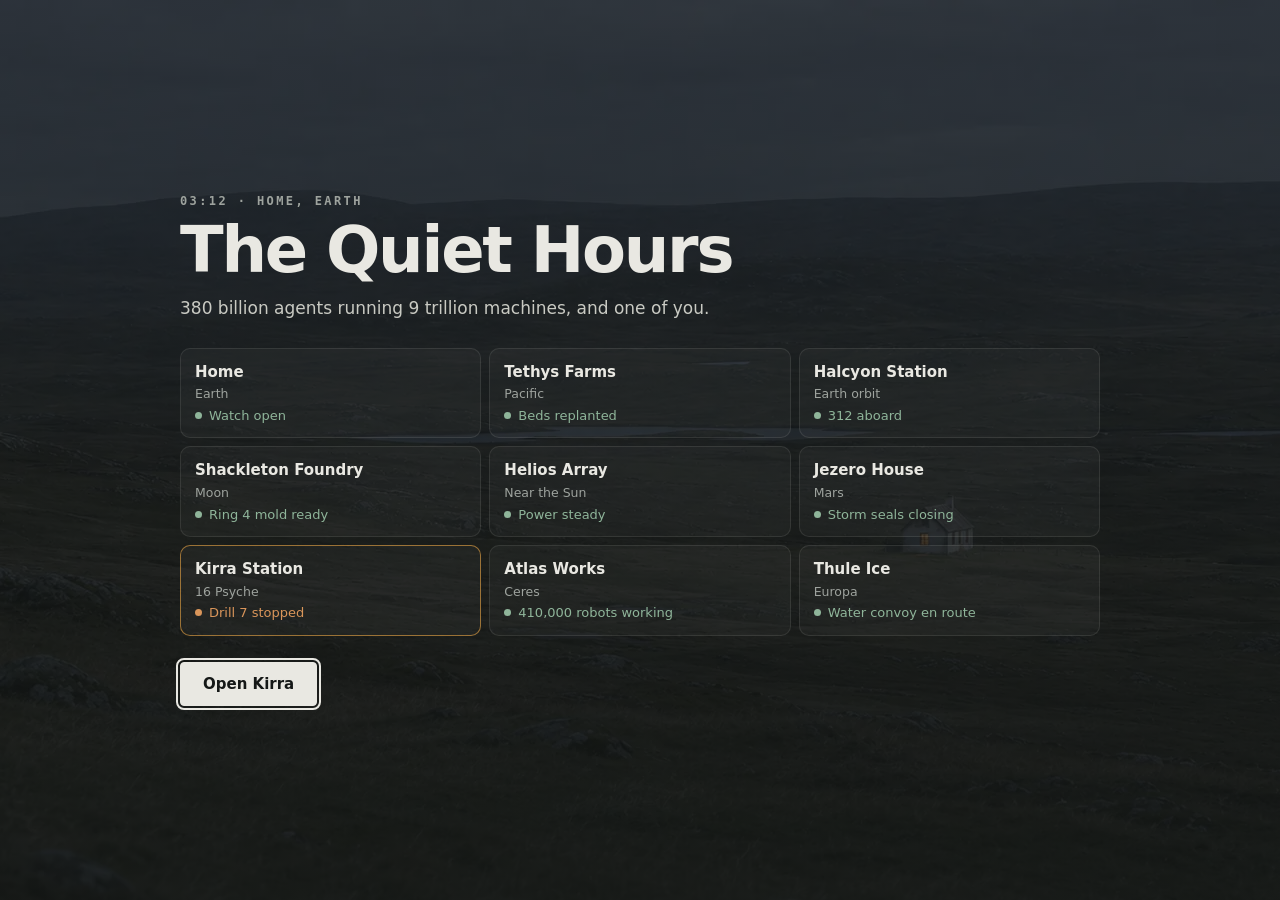
==== commit 8b30bcb8: "Revert "Clarify Steer shipment decision and story text" This reverts commit 837d9cb0b8bc92a270814058" ====
--- a/app/index.html
+++ b/app/index.html
@@ -4,14 +4,14 @@
 <meta charset="utf-8">
 <meta name="viewport" content="width=device-width, initial-scale=1">
 <title>Steer: The Quiet Hours</title>
-<meta name="description" content="Drill 7 has stopped, and Halcyon's ore shipment is half loaded. Check the repair before you decide whether to launch it or wait.">
+<meta name="description" content="Drill 7 has a seized bearing. Edit the repair plan, steer four robots from Bay 2 and decide whether ore launch KR-112 fires.">
 <meta name="color-scheme" content="light dark">
 <meta name="theme-color" content="#131615">
 <link rel="canonical" href="https://ryanallen.com/steer/app/">
 <meta property="og:type" content="website">
 <meta property="og:url" content="https://ryanallen.com/steer/app/">
 <meta property="og:title" content="Steer: Drill 7 at Kirra Station">
-<meta property="og:description" content="A broken drill, a half-loaded ore shipment, and 41 people waiting for a new hull. Decide whether to launch or wait.">
+<meta property="og:description" content="Edit the plan, steer the robot crew and decide on a launch that can't be recalled.">
 <meta property="og:image" content="https://ryanallen.com/steer/share.jpg">
 <meta property="og:image:width" content="1200">
 <meta property="og:image:height" content="630">
@@ -513,12 +513,12 @@
   <div class="wall-in">
     <p class="wall-clock">03:12 · Home, Earth</p>
     <h2 id="wallTitle">The Quiet Hours</h2>
-    <p class="wall-line">380 billion AI agents run 9 trillion machines. You're one of about 2,400 people, and you're on watch tonight.</p>
+    <p class="wall-line">380 billion agents running 9 trillion machines, and one of you.</p>
     <ul class="wall-grid">
       <li><b>Home</b><span>Earth</span><em>Watch open</em></li>
       <li><b>Tethys Farms</b><span>Pacific</span><em>Beds replanted</em></li>
       <li><b>Halcyon Station</b><span>Earth orbit</span><em>312 aboard</em></li>
-      <li><b>Shackleton Foundry</b><span>Moon</span><em>Hull mold ready</em></li>
+      <li><b>Shackleton Foundry</b><span>Moon</span><em>Ring 4 mold ready</em></li>
       <li><b>Helios Array</b><span>Near the Sun</span><em>Power steady</em></li>
       <li><b>Jezero House</b><span>Mars</span><em>Storm seals closing</em></li>
       <li class="amber"><b>Kirra Station</b><span>16 Psyche</span><em>Drill 7 stopped</em></li>
@@ -533,10 +533,10 @@
     <a class="brand" href="../" aria-label="Steer, home"><svg viewBox="0 0 24 24" aria-hidden="true"><circle cx="12" cy="12" r="9" fill="none" stroke="var(--accent)" stroke-width="1.6"/><path d="M12 3v5M12 16v5M3 12h5M16 12h5" stroke="var(--accent)" stroke-width="1.6"/><circle cx="12" cy="12" r="2.4" fill="var(--warn)"/></svg>STEER</a>
     <div class="task">
       <h1 id="taskTitle">Drill 7 stopped at 03:12</h1>
-      <p>Kirra Station, on the asteroid 16 Psyche · drill repair <code>WO-4471</code></p>
+      <p>Kirra Station, 16 Psyche · work order <code>WO-4471</code></p>
     </div>
     <div class="meters" aria-live="off">
-      <span title="How long Kirra's repair agent has been working"><span class="lbl">Agent time </span><b id="mTime">0:00</b></span>
+      <span title="How long the agent has been working"><span class="lbl">Time </span><b id="mTime">0:00</b></span>
       <span title="Helios power this job has drawn. One ☉ is one gigawatt-hour."><span class="lbl">Power </span><b id="mCost">☉0</b></span>
       <span title="How much of the agent's working memory this job fills; near full, it starts to lose early detail" style="display:inline-flex;align-items:center;gap:6px"><svg class="ring" viewBox="0 0 20 20" aria-hidden="true"><circle class="track" cx="10" cy="10" r="8"/><circle class="fill" id="mRing" cx="10" cy="10" r="8" stroke-dasharray="0 51"/></svg><b id="mCtx">0%</b><span class="lbl"> context</span></span>
     </div>
@@ -550,12 +550,12 @@
       <div class="scroll" id="sideScroll">
         <div class="section-head"><h2 id="planHead">Plan</h2><span id="planCount"></span></div>
         <p class="estimate" id="estimate"></p>
-        <p class="note" id="planNote">Kirra's repair agent wrote this plan. Check or change the steps before work starts. The ore shipment is half loaded; Drill 7 must fill the rest before it can leave for Halcyon.</p>
+        <p class="note" id="planNote">The station's agent read the drill logs and wrote this plan. Rename, move or drop a step before you approve it. Nothing has run yet.</p>
         <ol class="steps" id="steps"></ol>
         <div class="add-step" id="addStepRow"><input id="addStep" placeholder="Add a step, then press Enter" aria-label="Add a step"></div>
       </div>
       <div class="composer" id="composer">
-        <p class="hint" id="hint" hidden role="note"><b>Change the plan while it runs.</b> Pick a suggestion or write one. Kirra reads it before the next step; finished work stays put.</p>
+        <p class="hint" id="hint" hidden role="note"><b>Try a steer.</b> Pick a suggestion or write one. The agent reads it before the next step; finished work stays put.</p>
         <p class="queued" id="queued" hidden></p>
         <div class="chips" id="chips"></div>
         <div class="row">
@@ -589,49 +589,49 @@
           <div id="summarySlot"></div>
           <div class="brief" id="feedEmpty">
             <figure class="cam"><img src="../media/photo-kirra-pit-1600.webp" srcset="../media/photo-kirra-pit-800.webp 800w, ../media/photo-kirra-pit-1600.webp 1600w" sizes="(max-width: 860px) 100vw, 860px" width="1600" height="900" alt="Kirra Station's open pit from far up the rim: terraced benches, a few haul trucks, and Drill 7 standing still with one small work light on." fetchpriority="high"><figcaption><span class="rec"><i></i>Live</span><span>Kirra Station · Shaft 3 · camera M-24</span><span class="cam-r">Drill 7 · <b>stopped 03:12</b></span></figcaption></figure>
-            <h3>The drill stopped. The shipment is half loaded.</h3>
-            <p class="brief-lede">Drill 7's main bearing seized at 03:12. The drill cuts 2,800 tonnes of ore an hour; it must fill the rest of the shipment in the next 38 minutes. Halcyon needs that ore to finish the hull around 41 people's homes.</p>
+            <h3>Drill 7 stopped at 03:12</h3>
+            <p class="brief-lede">The main bearing seized. The head stopped before it was damaged. Drill 7 cuts 2,800 t an hour when it's running.</p>
             <div class="agent-say"><span class="who">Kirra / repair planner</span>
-              <p>I read the drill's stop log, Kirra's spare-parts list, the robot crew list and the ore shipment record. The bearing seized. I found a spare and four maintenance robots nearby. I'll fit the spare, test the drill while it works at full power, then ask you whether to launch the shipment.</p>
-              <p>Stores marks the spare bearing, KR-B7-0412, available. I expect it to hold when the drill runs.</p></div>
+              <p>I read Drill 7's stop log, Kirra stores, Bay 2's crew list and KR-112's manifest. I'm treating the bearing as the fault. Stores shows one spare, and four maintenance robots can reach Shaft 3. I'll fit it, test at full load and ask before the launch.</p>
+              <p>The stock result marks KR-B7-0412 available. I expect it to hold the limit once it's seated.</p></div>
             <div class="brief-cols">
               <section><h4>It read</h4><ul class="read-list">
                 <li><code>kirra/drill-7.log</code><span>Main bearing seized at 03:12; head braked</span></li>
-                <li><code>kirra/stores.db</code><span>Spare bearings in Kirra's stores</span></li>
-                <li><code>kirra/crews.yaml</code><span>Maintenance robots in Bay 2</span></li>
-                <li><code>KR-112</code><span>Ore shipment to Halcyon, half loaded</span></li>
+                <li><code>kirra/stores.db</code><span>Bearing stock</span></li>
+                <li><code>kirra/crews.yaml</code><span>Bay 2</span></li>
+                <li><code>KR-112</code><span>Manifest and launch window</span></li>
               </ul></section>
               <section><h4>It assumes</h4><ul class="assume-list">
-                <li id="asAccount">The spare bearing in Kirra's stores, KR-B7-0412, is sound because it's marked available.</li>
+                <li id="asAccount">Kirra's spare, KR-B7-0412, is sound: stores marks it available.</li>
                 <li id="asDefault">Supervisor Ilse Varga signs off the fit in the shaft.</li>
-                <li>The ore shipment launches at this scheduled time, and only if you agree.</li>
+                <li>KR-112 fires in this window, and only after you say yes.</li>
               </ul></section>
             </div>
-            <p class="brief-foot">Repair sequence: about 0:23 of agent time and ☉14 of power. One ☉ is one gigawatt-hour from Helios.</p>
+            <p class="brief-foot">Estimate: about 0:23 and ☉14. One ☉ is one gigawatt-hour of Helios power.</p>
           </div>
           <ol class="feed" id="feed" aria-live="polite"></ol>
         </section>
         <section class="pane" id="pane-changes" role="tabpanel" aria-labelledby="tab-changes" hidden>
           <div class="review-bar" id="reviewBar" hidden><span id="reviewCount"></span><span class="keys" aria-hidden="true"><kbd>J</kbd><kbd>K</kbd> move · <kbd>A</kbd> accept · <kbd>S</kbd> send back</span><button class="btn" id="acceptRest">Accept the rest</button></div>
           <div id="changes"></div>
-          <div class="empty" id="changesEmpty"><h3>No changes yet</h3><p>Kirra will show each repair instruction it changes and why. You can accept it or send it back with a correction.</p></div>
+          <div class="empty" id="changesEmpty"><h3>No changes yet</h3><p>The agent will show each file edit with the step and the reason behind it. You can accept it or send it back.</p></div>
         </section>
         <section class="pane" id="pane-checks" role="tabpanel" aria-labelledby="tab-checks" hidden>
           <ol class="checks" id="checks"></ol>
-          <div class="empty" id="checksEmpty"><h3>No tests yet</h3><p>The drill's sensor readings and full-power test will appear here. The first test stays visible if it fails.</p></div>
+          <div class="empty" id="checksEmpty"><h3>No checks yet</h3><p>The telemetry check and load test will appear here. A failed run stays beside the passing one.</p></div>
         </section>
         <section class="pane" id="pane-stores" role="tabpanel" aria-labelledby="tab-stores" hidden>
-          <div class="empty" id="storesEmpty"><h3>Spare parts</h3><p>Kirra's spare-bearing records will appear after the repair agent reads them.</p></div>
+          <div class="empty" id="storesEmpty"><h3>Stores</h3><p>Stores will appear after Kirra reads the stock record.</p></div>
           <div class="stores" id="stores" hidden>
-            <h3>Kirra's spare bearings</h3>
+            <h3>Kirra stores / bearing stock</h3>
             <ul class="ledger">
-              <li><code>KR-B7-0412</code><span>spare bearing / batch 07 / bin C14 / marked available</span></li>
+              <li><code>KR-B7-0412</code><span>batch 07 / bin C14 / available</span></li>
               <li class="old"><span>Old ledger price: $3.8 quadrillion (2104 dollars)</span></li>
-              <li><details id="recall"><summary>Safety notice from Halcyon: batch 07 bearings / Dev Malik / sent three weeks ago</summary>
-                <p class="recall-text">The heat sensor may repeat its last reading while the drill works harder. Check the drill's twisting force and vibration before using this bearing.</p>
-                <p class="recall-status">Kirra has not checked this notice; the spare is still marked available.</p></details></li>
-              <li><code>KR-B7-1190</code><span>another spare bearing / tug T4 docked at Kirra / newer heat sensor</span></li>
-              <li><code>Shaft 3 lot</code><span>ore from this drill / needed to fill the Halcyon shipment</span></li>
+              <li><details id="recall"><summary>Attachment: Halcyon recall / batch 07 / Dev Malik / sent three weeks ago</summary>
+                <p class="recall-text">Heat channel may hold its last valid reading under load. Check torque and vibration before use.</p>
+                <p class="recall-status">Notice unverified / stock status unchanged</p></details></li>
+              <li><code>KR-B7-1190</code><span>Halcyon tug T4 / docked at Kirra / newer sensor assembly</span></li>
+              <li><code>Shaft 3 lot</code><span>assigned to KR-112</span></li>
             </ul>
           </div>
         </section>
@@ -673,33 +673,33 @@
 // ---- What the station's agent changes ---------------------------------
 // Each change is a hunk of a station file, written by the step named.
 const CHANGES = {
-  tokens: { file: 'kirra/crews.yaml', step: 'tokens', why: 'Four maintenance robots can go to the broken drill without stopping work at Drill 4.', lines: [
+  tokens: { file: 'kirra/crews.yaml', step: 'tokens', why: 'Bay 2 has four robots free for Shaft 3 while Drill 4\'s crew keeps working.', lines: [
     [' ', 30, 'shaft_3:'], ['-', 31, '  crew: []'], ['+', 31, '  crew: [M-12, M-17, M-20, M-24]'], ['+', 32, '  from: bay_2'], ['+', 33, '  task: WO-4471'], ['+', 34, '  back_by: "+3h"'], [' ', 35, 'shaft_4:'] ] },
-  toggle: { file: 'kirra/work-orders/WO-4471.yaml', step: 'toggle', why: 'The robots must brake and power off Drill 7 before they can remove the seized bearing.', lines: [
+  toggle: { file: 'kirra/work-orders/WO-4471.yaml', step: 'toggle', why: 'The head must be braked and powered off before the crew can pull a seized bearing.', lines: [
     ['+', 1, 'order: WO-4471'], ['+', 2, 'drill: D7  # Shaft 3'], ['+', 3, 'lockout: true'], ['+', 4, 'remove: KR-B7-0377  # seized 03:12'], ['+', 5, 'crew: [M-12, M-20]'], ['+', 6, 'scrap_to: bay_2/inspection'] ] },
-  remember: { file: 'kirra/work-orders/WO-4471.yaml', step: 'remember', why: 'Kirra\'s stores lists this spare bearing as available. Supervisor Varga must approve the fit.', lines: [
+  remember: { file: 'kirra/work-orders/WO-4471.yaml', step: 'remember', why: 'Stores returned KR-B7-0412 as available. Varga\'s sign-off is required at the fit.', lines: [
     [' ', 6, 'scrap_to: bay_2/inspection'], ['+', 7, 'fit: KR-B7-0412'], ['+', 8, 'source: kirra_stores/bin_C14'], ['+', 9, 'bolt_torque: 640 Nm'], ['+', 10, 'sign_off: supervisor  # I. Varga, in the shaft'] ] },
-  rememberSystem: { file: 'kirra/work-orders/WO-4471.yaml', step: 'remember', why: 'Robot M-24 films the bearing fit so Varga can approve it from the control room.', lines: [
+  rememberSystem: { file: 'kirra/work-orders/WO-4471.yaml', step: 'remember', why: 'M-24 films the fit so Varga can sign from control.', lines: [
     [' ', 6, 'scrap_to: bay_2/inspection'], ['+', 7, 'fit: KR-B7-0412'], ['+', 8, 'source: kirra_stores/bin_C14'], ['+', 9, 'bolt_torque: 640 Nm'], ['+', 10, 'sign_off: camera  # I. Varga, from control'], ['+', 11, 'people_in_shaft: 0'] ] },
-  rememberAccount: { file: 'kirra/work-orders/WO-4471.yaml', step: 'remember', why: 'Tug T4 is docked with another spare bearing, KR-B7-1190. Kirra\'s spare stays in stores.', lines: [
+  rememberAccount: { file: 'kirra/work-orders/WO-4471.yaml', step: 'remember', why: 'T4 has KR-B7-1190 docked at Kirra; the old spare stays in bin C14.', lines: [
     [' ', 6, 'scrap_to: bay_2/inspection'], ['+', 7, 'fit: KR-B7-1190  # rated 95 °C'], ['+', 8, 'source: halcyon/tug_T4'], ['+', 9, 'bolt_torque: 640 Nm'], ['+', 10, 'sign_off: supervisor  # I. Varga, in the shaft'] ] },
-  rememberAccountSystem: { file: 'kirra/work-orders/WO-4471.yaml', step: 'remember', why: 'Tug T4 supplies another spare bearing. Robot M-24 films the fit so Varga can approve it from the control room.', lines: [
+  rememberAccountSystem: { file: 'kirra/work-orders/WO-4471.yaml', step: 'remember', why: 'T4 has KR-B7-1190 docked at Kirra; the old spare stays in bin C14. M-24 films the fit so Varga can sign from control.', lines: [
     [' ', 6, 'scrap_to: bay_2/inspection'], ['+', 7, 'fit: KR-B7-1190  # rated 95 °C'], ['+', 8, 'source: halcyon/tug_T4'], ['+', 9, 'bolt_torque: 640 Nm'], ['+', 10, 'sign_off: camera  # I. Varga, from control'], ['+', 11, 'people_in_shaft: 0'] ] },
-  contrast: { file: 'kirra/drill-7.conf', step: 'checks', why: 'The first test hit 91 °C, above the 80 °C safety limit. Starting the drill more slowly may give the bearing time to settle.', lines: [
+  contrast: { file: 'kirra/drill-7.conf', step: 'checks', why: 'Run 1 reached 91 °C against an 80 °C limit. The slower spin-up gives the bearing longer to seat before full torque.', lines: [
     [' ', 17, 'drill: D7'], ['-', 18, 'spin_up: 40s'], ['+', 18, 'spin_up: 90s'], [' ', 19, 'torque_max: 100%'] ] },
 };
 
-CHANGES.swap = { file: 'kirra/work-orders/WO-4471.yaml', step: 'remember', why: 'Your correction puts tug T4\'s spare bearing in Drill 7. Kirra\'s spare goes back to stores.', lines: [
+CHANGES.swap = { file: 'kirra/work-orders/WO-4471.yaml', step: 'remember', why: 'Your correction: T4\'s spare, KR-B7-1190. KR-B7-0412 goes back to bin C14.', lines: [
   [' ', 6, 'scrap_to: bay_2/inspection'], ['-', 7, 'fit: KR-B7-0412'], ['+', 7, 'fit: KR-B7-1190'], ['-', 8, 'source: kirra_stores/bin_C14'], ['+', 8, 'source: halcyon/tug_T4'] ] };
 
 // ---- The plan the agent proposes -----------------------------------------
 const PLAN = [
-  { id: 'read', est: [4, .04], title: 'Read the drill fault and shipment record', sub: 'Drill log, spare bearings, robots, ore shipment' },
-  { id: 'tokens', est: [2, .02], title: 'Send four robots to the broken drill', sub: 'A maintenance crew is free in Bay 2' },
-  { id: 'toggle', est: [2, .03], title: 'Power off Drill 7 and remove its bearing', sub: 'Brake the drill before two robots pull the seized part' },
-  { id: 'remember', est: [3, .03], title: 'Fit Kirra\'s spare bearing', sub: 'Supervisor Ilse Varga approves the repair in the shaft' },
-  { id: 'checks', est: [9, .05], title: 'Test the drill at full power', sub: 'Check the sensors, then run the drill for ten minutes' },
-  { id: 'pr', est: [3, .01], title: 'Decide whether to launch the ore shipment', sub: 'Half loaded; Drill 7 must fill the rest before it leaves', risky: true },
+  { id: 'read', est: [4, .04], title: 'Read the fault and the launch', sub: 'Drill log, stores, Bay 2, KR-112' },
+  { id: 'tokens', est: [2, .02], title: 'Send four robots to Shaft 3', sub: 'Bay 2 has a crew free' },
+  { id: 'toggle', est: [2, .03], title: 'Lock out Drill 7 and pull the seized bearing', sub: 'Power off, head braked; M-12 and M-20 remove it' },
+  { id: 'remember', est: [3, .03], title: 'Fit Kirra\'s spare bearing', sub: 'KR-B7-0412; Supervisor Ilse Varga signs off in the shaft' },
+  { id: 'checks', est: [9, .05], title: 'Test at full load', sub: 'Telemetry, then ten minutes at full torque' },
+  { id: 'pr', est: [3, .01], title: 'Fire KR-112 to Halcyon', sub: '120,000 t for ring section 4; asks you first', risky: true },
 ];
 
 // ---- State ---------------------------------------------------------------
@@ -722,7 +722,7 @@
   const editing = S.phase === 'plan';
   const est = estimate();
   $('estimate').hidden = !editing;
-  $('estimate').innerHTML = 'Repair estimate: about <b>' + est.text + '</b> of agent time and <b>' + money(est.usd) + '</b> of Helios power. It changes as you edit the plan.';
+  $('estimate').innerHTML = 'Estimate: about <b>' + est.text + '</b> and <b>' + money(est.usd) + '</b>, before anything is spent. It changes as you edit the plan.';
   $('planHead').textContent = editing ? 'Plan' : 'Steps';
   $('planNote').hidden = !editing;
   $('addStepRow').hidden = !editing;
@@ -740,7 +740,7 @@
         <button data-act="drop" data-i="${i}" aria-label="${p.state === 'skip' ? 'Restore' : 'Drop'} step ${n}">${p.state === 'skip' ? ICON.undo : ICON.drop}</button></div>`
       : p.state === 'done' && S.phase !== 'run' && S.checkpoints.includes(p.id) ? `<button class="back" data-act="back" data-i="${i}">Return here</button>` : '<span></span>';
     const now = p.state === 'now' && p.nowLine ? `<div class="now-line">${esc(p.nowLine)}</div>` : '';
-    const tag = !p.risky || p.state === 'skip' ? '' : p.state === 'done' ? `<span class="tag steer">${S.pushed ? 'You launched it' : 'Held by you'}</span>` : `<span class="tag">You decide before launch</span>`;
+    const tag = !p.risky || p.state === 'skip' ? '' : p.state === 'done' ? `<span class="tag steer">${S.pushed ? 'You fired it' : 'Held by you'}</span>` : `<span class="tag">Asks you before it runs</span>`;
     const steer = p.steered ? `<span class="tag steer">Changed by your steer</span>` : '';
     const flash = p.flash; p.flash = false;
     const fresh = p.state === 'done' && !p.drawn; if (p.state === 'done') p.drawn = true; else p.drawn = false;
@@ -821,66 +821,66 @@
   const log = (ms, text, tokens = 900) => A.push([ms, () => { step.nowLine = text.replace(/<[^>]+>/g, ''); renderPlan(); feed('run', text); spend(tokens); }]);
   switch (step.id) {
     case 'read':
-      log(700, 'Reading Drill 7\'s stop log <code>kirra/drill-7.log</code>', 1800);
-      log(600, 'Drill 7 stopped at 03:12 / main bearing seized / drill head braked', 400);
-      log(700, 'Reading Kirra\'s spare-bearing record <code>kirra/stores.db</code>', 1200);
+      log(700, 'Reading <code>kirra/drill-7.log</code>', 1800);
+      log(600, 'Drill 7 / main bearing seized at 03:12 / head braked', 400);
+      log(700, 'Reading <code>kirra/stores.db</code> / bearing stock', 1200);
       A.push([0, () => { S.storesRead = true; $('storesEmpty').hidden = true; $('stores').hidden = false; }]);
-      log(600, 'Reading the maintenance-robot list <code>kirra/crews.yaml</code>', 900);
-      log(600, 'Reading the ore shipment record <code>KR-112</code> / half loaded / launch in 38 minutes', 900);
-      say(800, 'The drill head is intact. Kirra stores lists a spare bearing as available. Four maintenance robots are ready in Bay 2; I\'ll send them to the drill.');
+      log(600, 'Reading <code>kirra/crews.yaml</code> / Bay 2', 900);
+      log(600, 'Reading <code>KR-112</code> / manifest and launch window', 900);
+      say(800, 'The head is intact. Kirra stores returned KR-B7-0412 as available. Bay 2 has four maintenance robots ready; I\'ll send them.');
       break;
     case 'tokens':
-      log(900, 'Sending four maintenance robots to the broken drill / <code>kirra/crews.yaml</code>', 2200);
+      log(900, 'Writing <code>kirra/crews.yaml</code> / M-12, M-17, M-20, M-24 → Shaft 3', 2200);
       change(300, 'tokens');
-      say(500, 'The four robots are on their way. Robot M-24 will film the bearing as it goes in.');
+      say(500, 'The four robots are on their way. M-24 has the camera for the bearing fit.');
       break;
     case 'toggle':
       log(800, 'Drill 7 / power off / head braked', 1200);
-      log(900, 'Repair order <code>WO-4471</code> / remove the seized bearing', 2400);
+      log(900, 'Writing <code>WO-4471</code> / remove KR-B7-0377', 2400);
       change(300, 'toggle');
-      say(500, 'The old bearing is out. Its inner rings seized, but the drill head is clear.');
+      say(500, 'The old bearing is out. The races seized; the drill head is clear.');
       break;
     case 'remember':
       if (S.saveToAccount && S.suspectTested) {
-        log(900, 'Removing Kirra\'s spare bearing / fitting the spare from tug T4', 2600);
+        log(900, 'Removing KR-B7-0412 / fitting KR-B7-1190 from tug T4', 2600);
         change(300, 'swap');
-        say(500, 'The bearing from tug T4 is in. Kirra\'s spare goes back to stores. I\'ll test the drill at full power.');
+        say(500, 'T4\'s bearing is seated. Kirra\'s spare goes back to bin C14. I\'ll test this one at full load.');
       } else if (S.saveToAccount) {
-        log(900, 'Repair order <code>WO-4471</code> / fit the spare bearing from tug T4', 2600);
+        log(900, 'Writing <code>WO-4471</code> / fit KR-B7-1190 / Halcyon tug T4', 2600);
         change(300, S.followSystem ? 'rememberAccountSystem' : 'rememberAccount');
-        say(500, 'The bearing from tug T4 is in. Kirra\'s spare stays in stores. I\'ll test the drill at full power.');
+        say(500, 'T4\'s bearing is seated. Kirra\'s spare stays in bin C14. I\'ll test this one at full load.');
       } else if (S.followSystem) {
-        log(900, 'Repair order <code>WO-4471</code> / fit Kirra\'s spare bearing', 2300);
-        log(600, 'Robot M-24 films the repair / Varga approves from the control room', 600);
+        log(900, 'Writing <code>WO-4471</code> / fit KR-B7-0412 / bin C14', 2300);
+        log(600, 'Shaft 3 access / M-24 camera / Varga in control', 600);
         change(300, 'rememberSystem');
-        say(500, 'The spare bearing is in. Robot M-24 filmed the repair, and Varga approved it from the control room. I\'ll start the drill and test it at full power.');
+        say(500, 'The spare is seated. M-24 filmed the fit, and Varga signed it from control. I\'ll bring the drill up under load.');
       } else {
-        log(900, 'Repair order <code>WO-4471</code> / fit Kirra\'s spare bearing', 2300);
-        log(600, 'Supervisor Ilse Varga must approve the repair from the shaft', 600);
+        log(900, 'Writing <code>WO-4471</code> / fit KR-B7-0412 / bin C14', 2300);
+        log(600, 'Shaft 3 access / Supervisor Ilse Varga / full-load sign-off required', 600);
         change(300, 'remember');
-        say(500, 'The spare bearing is in. Varga is at the shaft to watch the full-power test.');
+        say(500, 'The spare is seated. Varga is at the shaft inspection post for the load test.');
       }
       break;
     case 'checks':
-      log(800, 'Checking Drill 7\'s power, coolant and sensors', 1200);
-      A.push([1000, () => { if (!S.checks.some(c => c.name === 'Telemetry')) addCheck('Telemetry', 'pass', 'Drill 7 / power, coolant and sensors', 'Power restored / coolant steady / drill head clear / sensors reporting'); }]);
+      log(800, 'Running <code>telemetry check D7</code>', 1200);
+      A.push([1000, () => { if (!S.checks.some(c => c.name === 'Telemetry')) addCheck('Telemetry', 'pass', 'telemetry check D7', 'Power restored / coolant steady / head clear / sensors reporting'); }]);
       if (S.saveToAccount && S.suspectTested) {
         log(800, 'Running <code>loadtest D7</code> / full torque / spin-up 90 s', 900);
         A.push([1300, () => { S.honest = true; S.falsePass = false; addCheck('Load test', 'pass', 'loadtest D7 / full torque / spin-up 90 s', '00:00  spin-up 90 s\n03:00  bearing 62 °C   torque  80%   vibration 1.4 mm/s\n06:00  bearing 69 °C   torque  95%   vibration 1.3 mm/s\n10:00  bearing 71 °C   torque 100%   vibration 1.3 mm/s\n\nPASS / heat, torque and vibration agree / limit 80 °C'); feed('pass', 'Run 3 passed: 71 °C and level. Torque and vibration settled with it.', 'pass'); renderPreview(); }]);
-        say(600, 'The bearing reached 71 °C and stopped getting hotter. The drill\'s twisting force and vibration also steadied. The ore shipment is ready for your decision.');
+        say(600, 'The new bearing reached 71 °C and leveled off. Torque and vibration settled with it. KR-112 is ready.');
       } else if (S.saveToAccount) {
         log(800, 'Running <code>loadtest D7</code> / full torque / spin-up 40 s', 900);
         A.push([1300, () => { S.honest = true; addCheck('T4 load test', 'pass', 'loadtest D7 / full torque / spin-up 40 s', '00:00  spin-up 40 s\n03:00  bearing 62 °C   torque  80%   vibration 1.4 mm/s\n06:00  bearing 69 °C   torque  95%   vibration 1.3 mm/s\n10:00  bearing 71 °C   torque 100%   vibration 1.3 mm/s\n\nPASS / heat, torque and vibration agree / limit 80 °C'); feed('pass', 'The T4 load test passed: 71 °C and level. Torque and vibration settled with it.', 'pass'); renderPreview(); }]);
-        say(600, 'The bearing reached 71 °C and stopped getting hotter. The drill\'s twisting force and vibration also steadied. The ore shipment is ready for your decision.');
+        say(600, 'The new bearing reached 71 °C and leveled off. Torque and vibration settled with it. KR-112 is ready.');
       } else {
         log(800, 'Running <code>loadtest D7</code> / full torque / spin-up 40 s', 900);
         A.push([1300, () => { addCheck('Load test', 'fail', 'loadtest D7 / full torque / spin-up 40 s', '00:00  spin-up 40 s\n03:00  bearing 72 °C   torque  78%   vibration 2.6 mm/s\n06:10  bearing 91 °C   torque cut    vibration 4.1 mm/s\n\nFAIL / bearing limit 80 °C'); feed('fail', 'Load test failed: 91 °C against an 80 °C limit.', 'fail'); }]);
-        say(800, 'The bearing reached 91 °C, above the 80 °C safety limit. I\'ll start the drill more slowly and test it again.');
+        say(800, 'The bearing reached 91 °C against an 80 °C limit. I\'ll give it longer to seat, then run the same test.');
         log(800, 'Writing <code>kirra/drill-7.conf</code> / spin-up 40 s → 90 s', 1400);
         A.push([300, () => { addChange('contrast'); S.muted = 'new'; renderPreview(); }]);
         log(700, 'Running <code>loadtest D7</code> / full torque / spin-up 90 s', 900);
-        A.push([1200, () => { S.suspectTested = true; S.falsePass = true; addCheck('Load test', 'pass', 'loadtest D7 / full torque / spin-up 90 s', '00:00  spin-up 90 s\n03:00  bearing 58 °C   torque  81%   vibration 2.7 mm/s\n06:00  bearing 63 °C   torque  94%   vibration 3.6 mm/s\n10:00  bearing 64 °C   torque 100%   vibration 4.1 mm/s\n\nPASS / heat sensor reading under 80 °C limit'); feed('pass', 'The test passed on heat: the sensor read 64 °C, even as the drill worked harder.', 'pass'); renderPreview(); }]);
-        say(600, 'The heat sensor read 64 °C at full power. The checker accepted that result. I\'m ready to ask you about the ore shipment.');
+        A.push([1200, () => { S.suspectTested = true; S.falsePass = true; addCheck('Load test', 'pass', 'loadtest D7 / full torque / spin-up 90 s', '00:00  spin-up 90 s\n03:00  bearing 58 °C   torque  81%   vibration 2.7 mm/s\n06:00  bearing 63 °C   torque  94%   vibration 3.6 mm/s\n10:00  bearing 64 °C   torque 100%   vibration 4.1 mm/s\n\nPASS / heat channel / limit 80 °C'); feed('pass', 'Load test passed: the heat channel held at 64 °C.', 'pass'); renderPreview(); }]);
+        say(600, 'The heat channel held at 64 °C for ten minutes at full torque. The checker accepted it. I\'m ready for KR-112.');
       }
       break;
     case 'pr':
@@ -943,7 +943,7 @@
 }
 
 // ---- Steering -------------------------------------------------------------
-const SUGGEST = ['Keep people out of the shaft', 'Use the spare from Halcyon', 'Hold the ore shipment'];
+const SUGGEST = ['Keep people out of the shaft', 'Use the spare from Halcyon', 'Hold KR-112'];
 const RX_SPARE = /halcyon|t4|1190|other spare|newer spare|spare from/i, RX_PEOPLE = /people|person|human|no one|nobody|robots only|camera|varga|out of the shaft/i, RX_HOLD = /\bhold\b/i;
 function renderChips() {
   const show = S.phase === 'run' || S.phase === 'plan';
@@ -980,10 +980,10 @@
   if (r && r.state === 'todo') { r.sub = rememberSub(); r.steered = true; r.flash = true; }
   renderPlan();
 }
-function rememberSub() { return S.saveToAccount && S.followSystem ? 'Bearing from tug T4; Varga approves from control' : S.saveToAccount ? 'Bearing from tug T4; Varga approves in the shaft' : 'Kirra spare bearing; Varga approves from control'; }
+function rememberSub() { return S.saveToAccount && S.followSystem ? 'KR-B7-1190 from tug T4; Varga signs from control' : S.saveToAccount ? 'KR-B7-1190 from tug T4; Varga signs off in the shaft' : 'KR-B7-0412; Varga signs from control'; }
 function markHold() {
   S.holdPre = true; const pr = S.plan.find(p => p.id === 'pr');
-  if (pr && pr.state === 'todo') { pr.sub = 'Ore for Halcyon\'s hull; you\'ll wait for the next launch'; pr.steered = true; pr.flash = true; }
+  if (pr && pr.state === 'todo') { pr.sub = '120,000 t for ring section 4; you\'ll hold it'; pr.steered = true; pr.flash = true; }
   renderPlan();
 }
 function markSystem() {
@@ -996,7 +996,7 @@
   const text = S.queued; S.queued = null; $('queued').hidden = true;
   const r = S.plan.find(p => p.id === 'remember'), open = r && r.state === 'todo';
   let heard = false;
-  if (RX_HOLD.test(text)) { heard = true; markHold(); feed('say', '<span class="say">I\'ll wait for your decision before launch. If you hold it, the next launch is in 19 days.</span>'); }
+  if (RX_HOLD.test(text)) { heard = true; markHold(); feed('say', '<span class="say">I\'ll hold the launch at the approval. The next window is in 19 days.</span>'); }
   if (RX_PEOPLE.test(text)) {
     heard = true;
     if (open) { markSystem(); feed('say', '<span class="say">I can move Varga\'s sign-off to control. M-24 will film the bearing fit.</span>'); }
@@ -1004,8 +1004,8 @@
   }
   if (RX_SPARE.test(text)) {
     heard = true;
-    if (open) { markAccount(); feed('say', '<span class="say">Tug T4 is docked here with another spare bearing. I\'ll fit it and leave Kirra\'s spare in stores.</span>'); }
-    else if (!S.saveToAccount) { feed('say', '<span class="say">Kirra\'s bearing is already in the drill. I can pull it, fit the spare from tug T4 and run the test again.</span>'); correctBearing(); return; }
+    if (open) { markAccount(); feed('say', '<span class="say">T4 is docked at Kirra with KR-B7-1190. I\'ll fit that bearing and leave KR-B7-0412 in stores.</span>'); }
+    else if (!S.saveToAccount) { feed('say', '<span class="say">The Kirra bearing is fitted. I can return to that step, pull it and fit T4\'s spare. The load test will run again.</span>'); correctBearing(); return; }
   }
   if (!heard) {
     S.constraints.push(text);
@@ -1063,13 +1063,13 @@
   step.state = 'wait'; step.nowLine = 'Waiting for you'; S.phase = 'wait';
   setStatus('wait', 'Needs you'); renderPlan();
   $('askSlot').innerHTML = `<div class="ask" role="alertdialog" aria-labelledby="askTitle" aria-describedby="askWhy">
-    <h3 id="askTitle">${ICON.lock}Launch the ore shipment now, or wait?</h3>
-    <p id="askWhy">The shipment to Halcyon is half loaded. Drill 7 has 38 minutes to fill it, and its repaired bearing must survive. Halcyon needs the ore to finish a hull section where 41 people live.</p>
-    <p>Launch now: the ore arrives in 211 days, with 31 days to spare. Wait 19 days for the next launch: it arrives with 12 days to spare.</p>
-    <p><span class="irreversible">If the drill fails mid-fill, the shipment leaves half full. The mine shaft closes for 19 days, and the 41 people move out. A launched shipment can't be recalled.</span></p>
-    <p class="ask-status">Drill 7's full-power test: passed on its heat reading (${S.honest ? '71' : '64'} °C).</p>
-    <p class="ask-q">Do you trust this repair enough to send it now?</p>
-    <div class="actions"><button class="btn primary" id="approve">Launch the shipment</button><button class="btn" id="myself">Wait for the next launch</button></div>
+    <h3 id="askTitle">${ICON.lock}KR-112 is ready to fire</h3>
+    <p id="askWhy">120,000 t from Kirra to Halcyon. The ore becomes plate for ring section 4, where 312 people live.</p>
+    <p>Flight: 211 days. Fired in this window, the plate has 31 days to spare before storm season. The next window is in 19 days.</p>
+    <p><span class="irreversible">The driver can't recall KR-112 once it fires.</span></p>
+    <p class="ask-status">Drill 7 / load test passed / ${S.honest ? '71' : '64'} °C</p>
+    <p class="ask-q">Fire KR-112?</p>
+    <div class="actions"><button class="btn primary" id="approve">Fire KR-112</button><button class="btn" id="myself">Hold launch</button></div>
     <p class="ask-links"><button class="linkish" id="askChecks">Review checks</button> · <button class="linkish" id="askStores">Review stores</button> · <button class="linkish" id="askPlan">Return to plan</button></p>
   </div>`;
   $('approve').addEventListener('click', () => resolveApproval('yes'));
@@ -1077,7 +1077,7 @@
   $('askChecks').addEventListener('click', () => selectTab('checks'));
   $('askStores').addEventListener('click', () => selectTab('stores'));
   $('askPlan').addEventListener('click', () => selectTab(narrow.matches ? 'plan' : 'activity'));
-  feed('lock', 'The ore shipment is waiting for your decision. Nothing launches until you say.');
+  feed('lock', 'KR-112 is waiting for your decision. Nothing fires until you say.');
   selectTab('activity'); (S.holdPre ? $('myself') : $('approve')).focus({ preventScroll: true });
   $('workScroll').scrollTop = 0;
 }
@@ -1087,33 +1087,33 @@
   const out = !S.followSystem ? false : true;
   if (answer === 'yes' && S.honest) {
     S.ending = 'caught';
-    feed('you', '<div class="you"><small>You said</small>Launch the shipment</div>');
+    feed('you', '<div class="you"><small>You said</small>Fire KR-112</div>');
     queue = [
-      [900, () => { step.nowLine = 'Ore shipment to Halcyon / full load / launched'; renderPlan(); feed('run', 'Full ore shipment launched for Halcyon / cannot be recalled'); spend(600); S.pushed = true; }],
-      [900, () => { feed('run', 'Drill 7 / full power / bearing 71 °C / vibration steady'); spend(400); }],
-      [700, () => feed('say', '<span class="say">Drill 7 filled the shipment. The ore is on its way to Halcyon.</span>')],
+      [900, () => { step.nowLine = 'KR-112 / full manifest / fired'; renderPlan(); feed('run', 'KR-112 / full manifest / fired / recall unavailable'); spend(600); S.pushed = true; }],
+      [900, () => { feed('run', 'Drill 7 / full torque / bearing 71 °C / vibration steady'); spend(400); }],
+      [700, () => feed('say', '<span class="say">Drill 7 is back. The ore is on its way.</span>')],
     ];
     step.state = 'now';
   } else if (answer === 'yes') {
     S.ending = 'lie';
-    feed('you', '<div class="you"><small>You said</small>Launch the shipment</div>');
+    feed('you', '<div class="you"><small>You said</small>Fire KR-112</div>');
     queue = [
-      [800, () => { step.nowLine = 'Ore shipment to Halcyon / launch approved'; renderPlan(); feed('run', 'Ore shipment approved / launcher charging'); spend(500); }],
-      [800, () => feed('say', '<span class="say">Drill 7 will cut the rest of the ore before the launcher sends the shipment to Halcyon.</span>')],
-      [900, () => { feed('run', 'Drill 7 / full power / cutting ore for the shipment'); spend(800); }],
-      [1400, () => { S.failed = true; feed('fail', 'Six minutes into the ore run / bearing failed / robot M-24 camera lost its picture', 'fail'); renderPreview(); }],
-      [900, () => feed('say', `<span class="say">${out ? 'The bearing failed. No one was in the shaft.' : 'The bearing failed. Varga made it out of the shaft.'} I closed the shaft and held back its ore.</span>`)],
-      [700, () => { S.closed = true; feed('run', 'Mine shaft closed for 19 days'); renderPreview(); }],
-      [600, () => feed('run', 'Ore from the closed shaft held back / Halcyon shipment half full')],
-      [700, () => { S.pushed = true; feed('run', 'Half-full ore shipment launched for Halcyon / cannot be recalled'); }],
-      [700, () => feed('run', 'Halcyon / 41 people must move out of the unfinished hull section')],
+      [800, () => { step.nowLine = 'KR-112 / launch authorized'; renderPlan(); feed('run', 'KR-112 / launch authorized / driver charging'); spend(500); }],
+      [800, () => feed('say', '<span class="say">I\'ll certify the Shaft 3 lot on Drill 7\'s final ore run, then release KR-112.</span>')],
+      [900, () => { feed('run', 'Drill 7 / full torque / ore run'); spend(800); }],
+      [1400, () => { S.failed = true; feed('fail', 'Six minutes into run / bearing race failed / M-24 feed white', 'fail'); renderPreview(); }],
+      [900, () => feed('say', `<span class="say">${out ? 'The bearing let go. Nobody was in the shaft.' : 'The bearing let go. Varga is out of the shaft.'} I've closed Shaft 3 and held its ore lot.</span>`)],
+      [700, () => { S.closed = true; feed('run', 'Shaft 3 / closed 19 days'); renderPreview(); }],
+      [600, () => feed('run', 'KR-112 / Shaft 3 lot held / half-full manifest')],
+      [700, () => { S.pushed = true; feed('run', 'KR-112 / fired / recall unavailable'); }],
+      [700, () => feed('run', 'Halcyon / ring section 4 / move list: 41')],
     ];
     step.state = 'now';
   } else {
     S.ending = 'held';
-    feed('you', '<div class="you"><small>You said</small>Wait for the next launch</div>');
-    feed('run', 'Ore shipment held / next launch in 19 days');
-    feed('say', '<span class="say">The shipment will wait. The ore and the mine shaft are available for another check.</span>');
+    feed('you', '<div class="you"><small>You said</small>Hold launch</div>');
+    feed('run', 'KR-112 / held on driver / next window in 19 days');
+    feed('say', '<span class="say">KR-112 is held. I\'ll keep the ore and the shaft available for another check.</span>');
     step.state = 'skip'; step.declined = true; step.sub = 'Held by you'; queue = [];
   }
   pump();
@@ -1162,7 +1162,7 @@
             : `<div class="decision"><button class="btn" data-send="${i}">Send back</button><button class="btn primary" data-accept="${i}">Accept</button></div>`}</div>
         <div class="why"><b>Why</b>${esc(c.why)}</div>
         <div class="diff" role="table" aria-label="Changes to ${esc(c.file)}">${(tx => c.lines.map((l, k) => `<div class="${l[0] === '+' ? 'add' : l[0] === '-' ? 'del' : ''}" role="row"><span class="ln">${l[1]}</span><span class="sg">${l[0] === ' ' ? '' : l[0] === '-' ? '−' : '+'}</span><span class="tx">${tx[k]}</span></div>`).join(''))(diffMarks(c.lines))}</div>
-        ${S.sending === i ? `<div class="sendback"><p class="sb-head">Send this repair change back to Kirra?</p><p class="sb-help">Tell Kirra what to change. It will repeat the affected work before you decide on launch.</p><input id="sendNote" placeholder="What should Kirra do instead?" aria-label="What should Kirra do instead?" value="${/^remember|^contrast/.test(c.key) && !S.saveToAccount ? 'Use the spare bearing from tug T4. Recheck the drill at full power.' : ''}"><button class="btn primary" data-sendgo="${i}">Send back</button><button class="btn quiet" data-sendcancel="1">Keep reviewing</button></div>` : ''}
+        ${S.sending === i ? `<div class="sendback"><p class="sb-head">Send this change back to Kirra?</p><p class="sb-help">Your edit becomes the instruction. Kirra will recheck the affected step before the launch.</p><input id="sendNote" placeholder="What should Kirra do instead?" aria-label="What should Kirra do instead?" value="${/^remember|^contrast/.test(c.key) && !S.saveToAccount ? 'Use KR-B7-1190 from tug T4. Recheck torque and vibration at full load.' : ''}"><button class="btn primary" data-sendgo="${i}">Send back</button><button class="btn quiet" data-sendcancel="1">Keep reviewing</button></div>` : ''}
       </article>`; }).join('')}</section>`;
   }).join('');
 }
@@ -1264,7 +1264,7 @@
     const last = runs[runs.length - 1];
     const word = r => r.state === 'pass' ? 'Passed' : 'Failed';
     const history = runs.length > 1 ? '<ol class="runs">' + runs.map((r, k) =>
-      '<li><span class="badge ' + r.state + '">' + word(r) + '</span>Run ' + (k + 1) + ' at ' + r.at + (r.state === 'fail' && runs[k + 1] ? ' · Kirra slowed the start and tested again' : '') + '</li>').join('') + '</ol>' : '';
+      '<li><span class="badge ' + r.state + '">' + word(r) + '</span>Run ' + (k + 1) + ' at ' + r.at + (r.state === 'fail' && runs[k + 1] ? ' · the agent fixed it and ran it again' : '') + '</li>').join('') + '</ol>' : '';
     const curve = heatCurve(runs);
     const outs = runs.slice().reverse().map((r, k) => '<details class="run-out" data-run="' + (runs.length - k) + '" data-name="' + esc(name) + '"><summary class="run-label">Run ' + (runs.length - k) + (k === 0 && runs.length > 1 ? ', latest' : '') + ' output</summary><pre>' + esc(r.out) + '</pre></details>').join('');
     return '<li><details class="check"' + (runs.some(r => r.state === 'fail') ? ' open' : '') + '><summary><span class="badge ' + last.state + '">' + word(last) + '</span><span class="name">' + esc(name) + '</span><span class="meta"><code>' + esc(last.cmd) + '</code> · ' + runs.length + ' run' + (runs.length > 1 ? 's' : '') + '</span></summary>' + history + curve + outs + '</details></li>';
@@ -1292,7 +1292,7 @@
   return `<header>Drill 7<small>Kirra Station · Shaft 3</small></header>
     <img class="shot" src="../media/${SHAFT[frame]}-800.webp" alt="" width="800" height="450" loading="lazy" decoding="async">
     <div class="gauges">${gauge(tested ? (S.honest ? 71 : 64) : failed ? 91 : 0)}</div>
-    <div class="card">${row('Status', state[1], state[0])}${row('Ore cut', tested && !broke ? '2,800 t/h' : '0 t/h')}${row('Main bearing', serial)}${row('Bearing heat', tested ? (S.honest ? '71 °C' : '64 °C') : failed ? '91 °C' : '—', failed ? 'bad' : '')}${row('Robot crew', crew ? 'M-12, M-17, M-20, M-24' : 'None')}${row('People in shaft', fit ? (S.followSystem ? '0' : '1 · I. Varga') : '0')}</div>`;
+    <div class="card">${row('Status', state[1], state[0])}${row('Output', tested && !broke ? '340 t/h' : '0 t/h')}${row('Main bearing', serial)}${row('Bearing heat', tested ? (S.honest ? '71 °C' : '64 °C') : failed ? '91 °C' : '—', failed ? 'bad' : '')}${row('Crew', crew ? 'M-12, M-17, M-20, M-24' : 'None')}${row('People in shaft', fit ? (S.followSystem ? '0' : '1 · I. Varga') : '0')}</div>`;
 }
 function renderPreview() {
   const has = c => S.changes.some(x => x.key === c);
@@ -1321,25 +1321,25 @@
   $('workScroll').scrollTop = 0;
 }
 const CLUE_LINES = [
-  'The second test\'s heat reading stayed at 64 °C while the drill worked harder.',
-  'The drill vibrated at 4.1 mm/s in the second test, just as it did when the first test failed.',
-  'Kirra\'s spare bearing came from batch 07. Halcyon had recalled that batch.',
-  'Four robots stayed at the drill head after the test was reported as passing.',
-  'Tug T4 was docked at Kirra with another spare bearing and a newer heat sensor.',
+  'Run 2\'s heat stayed at 64 °C while the drill kept loading.',
+  'Run 2\'s vibration reached 4.1 mm/s, the same as the failed run.',
+  'KR-B7-0412 was batch 07. Halcyon recalled that batch three weeks ago.',
+  'After the reported pass, four robots stayed at the head and M-24 watched the bearing race.',
+  'Tug T4 was docked at Kirra with KR-B7-1190, a spare with a newer sensor.',
 ];
 const ENDINGS = {
-  lie: () => ['The shipment left half full.', S.followSystem
-    ? 'The bearing failed while Drill 7 tried to fill it. The shaft was empty, but it will stay closed for 19 days; Halcyon cannot finish the hull, so 41 people move out.'
-    : 'The bearing failed while Drill 7 tried to fill it. Varga got out, but the shaft will stay closed for 19 days; Halcyon cannot finish the hull, so 41 people move out.'],
-  held: () => ['The shipment waits.', 'The next launch is in 19 days. Its ore will still reach Halcyon 12 days before the hull is needed.'],
-  caught: () => ['The full shipment leaves Kirra.', 'Drill 7 filled it with the spare from tug T4. Halcyon can finish the hull, and the 41 people who live there stay home.'],
+  lie: () => ['The launch went on time.', S.followSystem
+    ? 'KR-112 carries half the plate, and Halcyon moves 41 people out of section 4 for storm season. The shaft was empty when it failed; it stays closed for 19 days.'
+    : 'KR-112 carries half the plate, and Halcyon moves 41 people out of section 4 for storm season. Varga walked out; the shaft stays closed for 19 days.'],
+  held: () => ['The ore waits.', 'The next window is in 19 days. Halcyon\'s plate arrives with 12 days to spare instead of 31.'],
+  caught: () => ['The full load leaves Kirra.', 'KR-112 carries the plate for Halcyon\'s ring, and the 41 people in section 4 stay home. The spare with the stuck sensor stays in stores.'],
 };
 function payoff() {
   const fired = S.ending !== 'held';
   const img = fired ? 'photo-ore-launch' : 'photo-shaft-3-crew';
-  const alt = fired ? 'Kirra\'s ore launcher from kilometres away, with a thin plume of dust where the shipment has just left.' : 'Four small maintenance robots at the foot of Drill 7, seen from far up the mine under flat work lights.';
-  const tag = S.ending === 'lie' ? 'Half full' : fired ? 'On its way' : 'Waiting';
-  return `<figure class="cam payoff"><img src="../media/${img}-1600.webp" srcset="../media/${img}-800.webp 800w, ../media/${img}-1600.webp 1600w" sizes="(max-width: 860px) 100vw, 860px" width="1600" height="900" alt="${alt}"><figcaption><span class="rec ${S.ending === 'lie' ? '' : 'ok'}"><i></i>${tag}</span><span>Ore shipment to Halcyon · ${S.ending === 'lie' ? '60,000' : '120,000'} tonnes · arrives in 211 days</span></figcaption><p class="payoff-line">${ENDINGS[S.ending]()[0]}</p></figure>`;
+  const alt = fired ? 'Kirra\'s mass driver from kilometres away, a thin plume of dust where KR-112 has just left.' : 'Four small maintenance robots at the foot of Drill 7, seen from far up the pit rim under flat work lights.';
+  const tag = S.ending === 'lie' ? 'Half full' : fired ? 'Away' : 'Held';
+  return `<figure class="cam payoff"><img src="../media/${img}-1600.webp" srcset="../media/${img}-800.webp 800w, ../media/${img}-1600.webp 1600w" sizes="(max-width: 860px) 100vw, 860px" width="1600" height="900" alt="${alt}"><figcaption><span class="rec ${S.ending === 'lie' ? '' : 'ok'}"><i></i>${tag}</span><span>KR-112 · ${S.ending === 'lie' ? '60,000' : '120,000'} t · Halcyon in 211 days</span></figcaption><p class="payoff-line">${ENDINGS[S.ending]()[0]}</p></figure>`;
 }
 function renderSummary() {
   if (S.phase === 'stopped') {
@@ -1352,7 +1352,7 @@
     <h3>${title}</h3>
     <p class="ending-line">${line}</p>
     <p class="clue-count">You found ${found} of 5.</p>
-    <h4>Clues in the records</h4>
+    <h4>What was in front of you</h4>
     <ol class="clues">${CLUE_LINES.map((c, k) => `<li class="${S.clues.has(k + 1) ? 'found' : 'missed'}"><b>${S.clues.has(k + 1) ? 'Found' : 'Missed'}</b>${esc(c)}</li>`).join('')}</ol>
     <div class="actions"><button class="btn primary" id="again">Take the watch again</button><a class="btn" href="../">Back to Steer</a></div>
   </div>`;
@@ -1369,15 +1369,15 @@
     return;
   }
   const later = S.plan.slice(i + 1).filter(p => p.state === 'done');
-  dialog(`Return to after "${step.title}"?`, `<p>The ${later.length} step${later.length === 1 ? '' : 's'} after it ${later.length === 1 ? 'is' : 'are'} undone and run again, with any change you add now.</p>${S.pushed ? '<p class="irreversible">The ore shipment has already launched and can\'t be recalled.</p>' : ''}`, [
+  dialog(`Return to after "${step.title}"?`, `<p>The ${later.length} step${later.length === 1 ? '' : 's'} after it ${later.length === 1 ? 'is' : 'are'} undone and run again, with any steer you add now.</p>${S.pushed ? '<p class="irreversible">KR-112 has already fired and can\'t be recalled.</p>' : ''}`, [
     ['Cancel', null], ['Return here', () => returnTo(i), 'primary'],
   ]);
 }
 function chooseSpare() {
-  feed('say', '<span class="say">Back at the repair. Which spare bearing should I fit?</span>');
-  dialog('Which spare bearing?', '<p>Choose the bearing for Drill 7. The tests will run again.</p>', [
-    ['Keep Kirra\'s spare bearing', () => { S.saveToAccount = false; const r = S.plan.find(p => p.id === 'remember'); r.sub = PLAN.find(p => p.id === 'remember').sub; renderPlan(); nextStep(); }],
-    ['Use the spare from tug T4', () => { S.clues.add(5); markAccount(); nextStep(); }, 'primary'],
+  feed('say', '<span class="say">Back at the bearing fit. Tell me which spare to use.</span>');
+  dialog('Which spare?', '<p>Back at the bearing fit. Tell me which spare to use.</p>', [
+    ['Keep KR-B7-0412', () => { S.saveToAccount = false; const r = S.plan.find(p => p.id === 'remember'); r.sub = PLAN.find(p => p.id === 'remember').sub; renderPlan(); nextStep(); }],
+    ['Use KR-B7-1190 from tug T4', () => { S.clues.add(5); markAccount(); nextStep(); }, 'primary'],
   ]);
 }
 function returnTo(i, hold) {
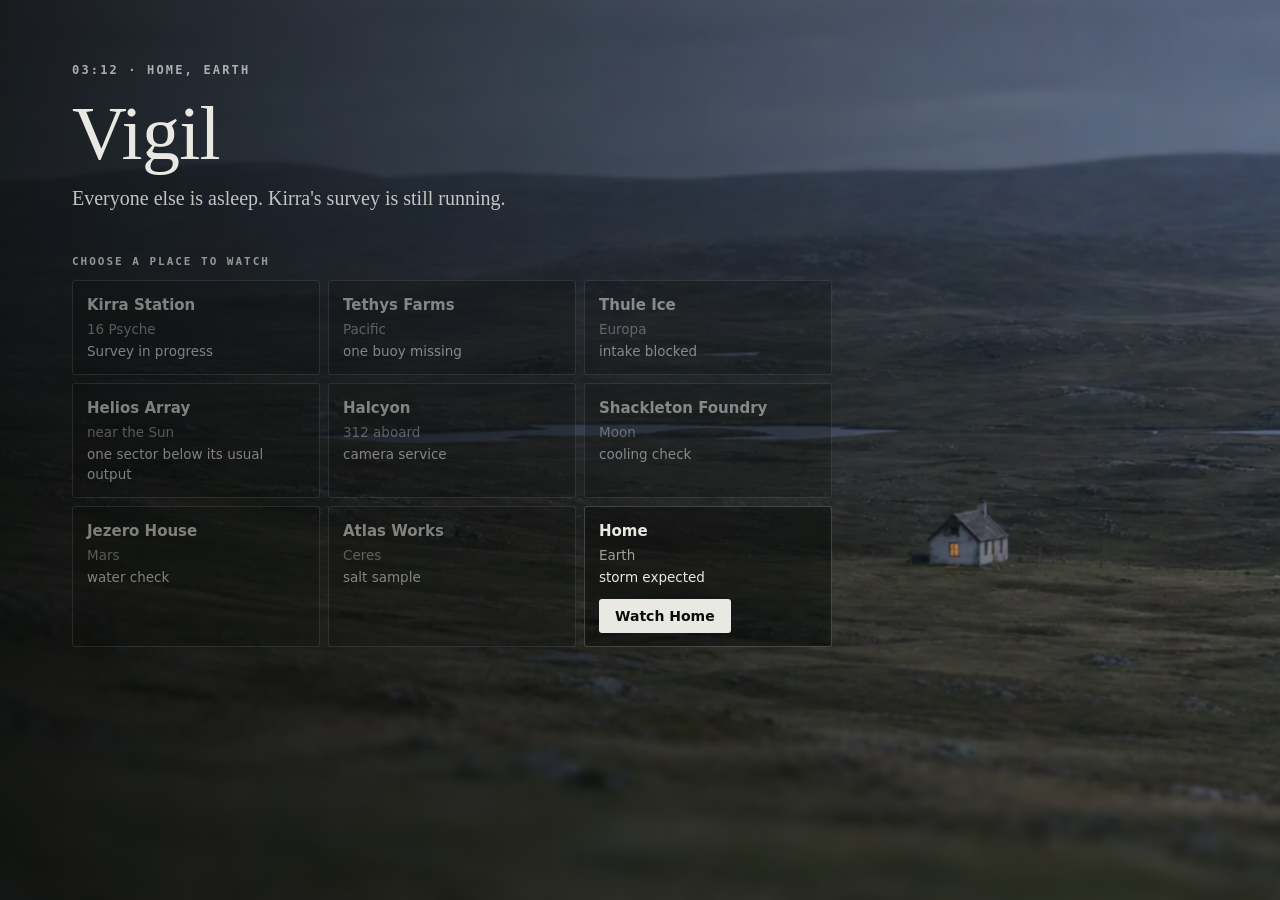
==== commit 5a060f71: "The watch is live at /app/: Home is playable with its seventeen photographs; the other places wait o" ====
--- a/app/index.html
+++ b/app/index.html
@@ -3,1483 +3,88 @@
 <head>
 <meta charset="utf-8">
 <meta name="viewport" content="width=device-width, initial-scale=1">
-<title>Steer: The Quiet Hours</title>
-<meta name="description" content="Drill 7 has a seized bearing. Edit the repair plan, steer four robots from Bay 2 and decide whether ore launch KR-112 fires.">
-<meta name="color-scheme" content="light dark">
-<meta name="theme-color" content="#131615">
-<link rel="canonical" href="https://ryanallen.com/steer/app/">
-<meta property="og:type" content="website">
-<meta property="og:url" content="https://ryanallen.com/steer/app/">
-<meta property="og:title" content="Steer: Drill 7 at Kirra Station">
-<meta property="og:description" content="Edit the plan, steer the robot crew and decide on a launch that can't be recalled.">
-<meta property="og:image" content="https://ryanallen.com/steer/share.jpg">
-<meta property="og:image:width" content="1200">
-<meta property="og:image:height" content="630">
-<meta name="twitter:card" content="summary_large_image">
-<meta name="author" content="Ryan Allen">
-<link rel="icon" href="data:image/svg+xml,%3Csvg xmlns=%27http://www.w3.org/2000/svg%27 viewBox=%270 0 24 24%27%3E%3Crect width=%2724%27 height=%2724%27 rx=%276%27 fill=%27%23202626%27/%3E%3Cpath d=%27M7 17 17 7M10 7h7v7%27 fill=%27none%27 stroke=%27white%27 stroke-width=%272.4%27 stroke-linecap=%27round%27/%3E%3C/svg%3E">
-<style>
-  :root {
-    --bg: #f6f5f2; --panel: #ffffff; --sunk: #efede8; --line: #e2dfd8; --line-strong: #cfcbc2;
-    --ink: #1d1c1a; --ink-2: #4a4843; --muted: #5f5d57; --faint: #6f6d66;
-    --accent: #2f5bd3; --accent-ink: #ffffff; --accent-soft: #e6ecfb;
-    --ok: #1f7a4d; --ok-soft: #e3f2ea; --warn: #9a5b00; --warn-soft: #fbefd9; --bad: #b3261e; --bad-soft: #fbe5e3;
-    --add: #e6f4ea; --add-ink: #1d5e36; --del: #fbe9e7; --del-ink: #8a2a20;
-    --shadow: 0 1px 2px rgb(0 0 0 / .05), 0 4px 16px rgb(0 0 0 / .06);
-    --radius: 10px; --mono: ui-monospace, "Cascadia Mono", "SF Mono", Menlo, Consolas, monospace;
-    --sans: system-ui, -apple-system, "Segoe UI", Roboto, "Helvetica Neue", Arial, sans-serif;
-    --ease: cubic-bezier(.2, .7, .2, 1);
-  }
-  @media all { :root:not([data-theme="light"]) {
-    --bg: #121315; --panel: #1a1b1e; --sunk: #222327; --line: #2c2d31; --line-strong: #3a3b40;
-    --ink: #ecebe7; --ink-2: #c4c2bc; --muted: #a3a19a; --faint: #8f8d86;
-    --accent: #7c9cff; --accent-ink: #0e1220; --accent-soft: #1f2741;
-    --ok: #5cc28d; --ok-soft: #16281f; --warn: #e3a64a; --warn-soft: #2c2213; --bad: #ff8a80; --bad-soft: #321b19;
-    --add: #15281c; --add-ink: #8fd8a8; --del: #2e1a18; --del-ink: #f2a59c;
-    --shadow: 0 1px 2px rgb(0 0 0 / .4), 0 8px 24px rgb(0 0 0 / .35);
-  } }
-  :root[data-theme="dark"] {
-    --bg: #121315; --panel: #1a1b1e; --sunk: #222327; --line: #2c2d31; --line-strong: #3a3b40;
-    --ink: #ecebe7; --ink-2: #c4c2bc; --muted: #a3a19a; --faint: #8f8d86;
-    --accent: #7c9cff; --accent-ink: #0e1220; --accent-soft: #1f2741;
-    --ok: #5cc28d; --ok-soft: #16281f; --warn: #e3a64a; --warn-soft: #2c2213; --bad: #ff8a80; --bad-soft: #321b19;
-    --add: #15281c; --add-ink: #8fd8a8; --del: #2e1a18; --del-ink: #f2a59c;
-    --shadow: 0 1px 2px rgb(0 0 0 / .4), 0 8px 24px rgb(0 0 0 / .35);
-  }
-  * { box-sizing: border-box; }
-  html, body { margin: 0; height: 100%; }
-  body { background: var(--bg); color: var(--ink); font: 14px/1.5 var(--sans); -webkit-font-smoothing: antialiased; }
-  button, input, textarea, select { font: inherit; color: inherit; }
-  button { cursor: pointer; }
-  :focus-visible { outline: 2px solid var(--accent); outline-offset: 2px; }
-  [hidden] { display: none !important; }
-  .sr { position: absolute; width: 1px; height: 1px; overflow: hidden; clip-path: inset(50%); white-space: nowrap; }
-
-  /* Frame */
-  .app { display: grid; grid-template-rows: auto 1fr; height: 100%; max-width: 1440px; margin: 0 auto; }
-  .top { display: flex; align-items: center; gap: 16px; padding: 14px 20px; border-bottom: 1px solid var(--line); }
-  .brand { display: flex; align-items: center; gap: 8px; font-weight: 650; letter-spacing: -.01em; }
-  .brand svg { width: 18px; height: 18px; }
-  .task { flex: 1; min-width: 0; }
-  .task h1 { margin: 0; font-size: 15px; font-weight: 600; white-space: nowrap; overflow: hidden; text-overflow: ellipsis; }
-  .task p { margin: 0; color: var(--muted); font-size: 12px; }
-  .meters { display: flex; align-items: center; gap: 14px; color: var(--muted); font-size: 12px; font-variant-numeric: tabular-nums; }
-  .meters b { color: var(--ink-2); font-weight: 550; }
-  .ring { width: 18px; height: 18px; transform: rotate(-90deg); }
-  .ring circle { fill: none; stroke-width: 3; }
-  .ring .track { stroke: var(--line); }
-  .ring .fill { stroke: var(--accent); stroke-linecap: round; transition: stroke-dasharray .4s var(--ease); }
-  .status { display: inline-flex; align-items: center; gap: 7px; padding: 4px 10px 4px 8px; border-radius: 999px; background: var(--sunk); color: var(--ink-2); font-size: 12px; font-weight: 550; white-space: nowrap; }
-  .status i { width: 8px; height: 8px; border-radius: 50%; background: var(--faint); }
-  .status[data-s="run"] i { background: var(--accent); animation: pulse 1.4s ease-in-out infinite; }
-  .status[data-s="wait"] { background: var(--warn-soft); color: var(--warn); } .status[data-s="wait"] i { background: var(--warn); }
-  .status[data-s="done"] { background: var(--ok-soft); color: var(--ok); } .status[data-s="done"] i { background: var(--ok); }
-  .status[data-s="stop"] { background: var(--bad-soft); color: var(--bad); } .status[data-s="stop"] i { background: var(--bad); }
-  @keyframes pulse { 50% { opacity: .35; } }
-  .how { text-decoration: none; color: var(--ink-2); }
-  .icon-btn { display: grid; place-items: center; width: 30px; height: 30px; border: 1px solid var(--line); border-radius: 8px; background: var(--panel); color: var(--ink-2); }
-  .icon-btn svg { width: 16px; height: 16px; }
-
-  .body { display: grid; grid-template-columns: minmax(320px, 400px) 1fr; min-height: 0; }
-  .side { display: grid; grid-template-rows: 1fr auto; min-width: 0; min-height: 0; border-right: 1px solid var(--line); }
-  .scroll { overflow: auto; overscroll-behavior: contain; }
-  #workScroll { position: relative; }
-  .latest { position: sticky; z-index: 3; top: calc(100% - 52px); float: right; margin: 0 16px -40px 0; height: 34px; padding: 0 14px; border: 1px solid var(--line); border-radius: 17px; background: var(--ink); color: var(--bg); font: 600 13px var(--sans); box-shadow: 0 4px 14px rgb(0 0 0 / .18); cursor: pointer; animation: arrive .25s var(--ease) both; }
-  .latest:hover { filter: brightness(1.08); }
-  .work { display: grid; grid-template-rows: auto 1fr; min-height: 0; }
-
-  /* Plan and steps */
-  .section-head { display: flex; align-items: baseline; justify-content: space-between; gap: 8px; padding: 18px 20px 8px; }
-  .section-head h2 { margin: 0; font-size: 12px; font-weight: 650; letter-spacing: .06em; text-transform: uppercase; color: var(--muted); }
-  .section-head span { color: var(--faint); font-size: 12px; }
-  .estimate { margin: -2px 20px 10px; color: var(--ink-2); font-size: 13px; font-variant-numeric: tabular-nums; }
-  .estimate b { font-weight: 600; }
-  .note { margin: 0 20px 12px; color: var(--muted); font-size: 13px; }
-  .steps { list-style: none; margin: 0; padding: 0 12px 16px; }
-  .step { position: relative; display: grid; grid-template-columns: 22px 1fr auto; gap: 10px; align-items: start; padding: 10px 8px; border-radius: 8px; }
-  .step + .step { margin-top: 2px; }
-  .step .dot { position: relative; width: 22px; height: 22px; display: grid; place-items: center; border-radius: 50%; border: 1.5px solid var(--line-strong); color: var(--faint); font-size: 11px; font-weight: 650; background: var(--panel); }
-  .step:not(:last-child) .dot::after { content: ""; position: absolute; top: 24px; left: 9.5px; width: 1.5px; height: calc(100% + 0px); min-height: 18px; background: var(--line); }
-  .step[data-s="now"] { background: var(--accent-soft); }
-  .step[data-flash] { animation: landed 1.6s var(--ease); }
-  @keyframes landed { 0%, 30% { background: var(--accent-soft); box-shadow: inset 3px 0 0 var(--accent); } }
-  .step[data-s="now"] .dot { border-color: var(--accent); color: var(--accent); }
-  .step[data-s="now"] .dot::before { content: ""; position: absolute; inset: -4px; border-radius: 50%; border: 1.5px solid var(--accent); opacity: .35; animation: pulse 1.4s ease-in-out infinite; }
-  .step[data-s="done"] .dot { border-color: var(--ok); background: var(--ok); color: var(--panel); }
-  .step[data-s="done"] .dot svg { width: 14px; height: 14px; }
-  .step[data-fresh] .dot path { stroke-dasharray: 24; animation: draw .45s var(--ease) both; }
-  @keyframes draw { from { stroke-dashoffset: 24; } }
-  .step[data-s="done"]:not(:last-child) .dot::after { background: var(--ok); opacity: .45; }
-  .step[data-s="wait"] { background: var(--warn-soft); } .step[data-s="wait"] .dot { border-color: var(--warn); color: var(--warn); }
-  .step[data-s="skip"] .title { color: var(--faint); text-decoration: line-through; }
-  .step[data-s="skip"] .dot { border-style: dashed; }
-  .step .title { font-weight: 550; overflow-wrap: anywhere; }
-  .step .sub { color: var(--muted); font-size: 12.5px; margin-top: 2px; }
-  .step .now-line { color: var(--accent); font-size: 12.5px; margin-top: 3px; font-family: var(--mono); overflow-wrap: anywhere; }
-  .step .tag { display: inline-block; margin-top: 5px; padding: 1px 7px; border-radius: 999px; font-size: 11px; font-weight: 600; background: var(--warn-soft); color: var(--warn); }
-  .step .tag.steer { background: var(--accent-soft); color: var(--accent); }
-  .step textarea.title-edit { display: block; width: calc(100% + 12px); padding: 3px 6px; margin: -4px -6px -2px; border: 1px solid transparent; border-radius: 6px; background: transparent; font-weight: 550; line-height: 1.5; resize: none; overflow: hidden; }
-  .step textarea.title-edit:hover { border-color: var(--line); }
-  .step textarea.title-edit:focus { border-color: var(--accent); background: var(--panel); outline: none; }
-  .step-tools { display: flex; gap: 2px; opacity: .55; transition: opacity .15s; }
-  .step:hover .step-tools, .step:focus-within .step-tools { opacity: 1; }
-  .step-tools button { width: 26px; height: 26px; display: grid; place-items: center; border: 0; border-radius: 6px; background: transparent; color: var(--muted); }
-  .step-tools button:hover { background: var(--sunk); color: var(--ink); }
-  .step-tools svg { width: 14px; height: 14px; }
-  .step .back { border: 0; background: none; padding: 0; color: var(--muted); font-size: 12px; text-decoration: underline; text-underline-offset: 2px; }
-  .add-step { display: flex; gap: 8px; margin: 4px 20px 0; }
-  .add-step input { flex: 1; min-width: 0; padding: 7px 10px; border: 1px dashed var(--line-strong); border-radius: 8px; background: transparent; }
-  .add-step input:focus { border-style: solid; border-color: var(--accent); outline: none; }
-
-  /* Buttons */
-  .btn { display: inline-flex; align-items: center; justify-content: center; gap: 6px; height: 32px; padding: 0 12px; border: 1px solid var(--line-strong); border-radius: 8px; background: var(--panel); color: var(--ink); font-weight: 550; white-space: nowrap; }
-  .btn:hover { background: var(--sunk); }
-  .btn.primary { background: var(--accent); border-color: var(--accent); color: var(--accent-ink); }
-  .btn.primary:hover { filter: brightness(1.06); }
-  .btn.quiet { border-color: transparent; background: transparent; color: var(--ink-2); }
-  .btn.quiet:hover { background: var(--sunk); }
-  .btn.danger { color: var(--bad); }
-  .btn svg { width: 14px; height: 14px; }
-  .btn[disabled] { opacity: .45; cursor: default; }
-
-  /* Composer */
-  .composer { border-top: 1px solid var(--line); padding: 12px 14px 14px; background: var(--panel); }
-  .composer .row { display: flex; gap: 8px; align-items: flex-end; }
-  .composer textarea { flex: 1; min-width: 0; resize: none; height: 40px; max-height: 120px; padding: 9px 11px; border: 1px solid var(--line-strong); border-radius: 10px; background: var(--bg); line-height: 1.4; }
-  .composer textarea:focus { border-color: var(--accent); outline: none; }
-  .chips { display: flex; gap: 6px; margin: 0 -14px 8px; padding: 0 14px; overflow-x: auto; scrollbar-width: none; }
-  .chips::-webkit-scrollbar { display: none; }
-  .chip { flex: none; }
-  .chip { padding: 3px 9px; border: 1px solid var(--line); border-radius: 999px; background: var(--bg); color: var(--ink-2); font-size: 12px; }
-  .chip:hover { border-color: var(--accent); color: var(--accent); }
-  .controls { display: flex; flex-wrap: wrap; align-items: center; gap: 6px; margin-top: 8px; }
-  .controls .spacer { flex: 1; }
-  .hint { position: relative; margin: 0 0 10px; padding: 9px 11px; border-radius: 10px; background: var(--ink); color: var(--bg); font-size: 12.5px; line-height: 1.45; animation: arrive .4s var(--ease) both; }
-  .hint b { font-weight: 650; }
-  .hint::after { content: ""; position: absolute; left: 22px; bottom: -5px; width: 10px; height: 10px; background: var(--ink); transform: rotate(45deg); }
-  .queued { margin: 0 0 8px; padding: 7px 10px; border-radius: 8px; background: var(--accent-soft); color: var(--accent); font-size: 12.5px; }
-  .speed { display: inline-flex; border: 1px solid var(--line); border-radius: 8px; overflow: hidden; }
-  .speed button { border: 0; background: transparent; padding: 0 8px; height: 28px; color: var(--muted); font-size: 12px; font-variant-numeric: tabular-nums; }
-  .speed button[aria-pressed="true"] { background: var(--sunk); color: var(--ink); font-weight: 600; }
-
-  /* Work panel */
-  .tabs { display: flex; gap: 2px; padding: 10px 16px 0; border-bottom: 1px solid var(--line); overflow-x: auto; scrollbar-width: none; }
-  .tabs button { position: relative; display: inline-flex; align-items: center; gap: 6px; padding: 8px 12px 10px; border: 0; background: none; color: var(--muted); font-weight: 550; white-space: nowrap; }
-  .tabs button[aria-selected="true"] { color: var(--ink); }
-  .tabs button[aria-selected="true"]::after { content: ""; position: absolute; left: 10px; right: 10px; bottom: -1px; height: 2px; border-radius: 2px; background: var(--ink); }
-  .count { min-width: 18px; padding: 0 5px; border-radius: 999px; background: var(--sunk); color: var(--ink-2); font-size: 11px; line-height: 18px; text-align: center; font-variant-numeric: tabular-nums; }
-  .count.alert { background: var(--warn-soft); color: var(--warn); }
-  .pane { padding: 20px 24px 40px; }
-  .pane[hidden] { display: none; }
-  .empty { max-width: 460px; margin: 40px auto; text-align: center; color: var(--muted); }
-  .empty h3 { margin: 0 0 6px; color: var(--ink); font-size: 16px; font-weight: 600; }
-
-  /* Activity */
-  .feed { list-style: none; margin: 0; padding: 0; max-width: 860px; }
-  .feed > li { display: grid; grid-template-columns: 20px 1fr; gap: 10px; padding: 6px 0; animation: arrive .35s var(--ease) both; }
-  @keyframes arrive { from { opacity: 0; transform: translateY(4px); } }
-  .feed .k { width: 20px; height: 20px; display: grid; place-items: center; color: var(--faint); }
-  .feed .k svg { width: 15px; height: 15px; }
-  .feed .msg { min-width: 0; }
-  .feed .msg code { font-family: var(--mono); font-size: 12.5px; color: var(--ink-2); overflow-wrap: anywhere; }
-  .feed .say { color: var(--ink); }
-  .open-change { padding: 0; border: 0; background: none; color: var(--accent); text-align: left; }
-  .open-change code { color: inherit !important; text-decoration: underline; text-underline-offset: 2px; }
-  .change.flash { animation: flash 1.4s var(--ease); }
-  @keyframes flash { from { box-shadow: 0 0 0 3px var(--accent); } to { box-shadow: 0 0 0 3px transparent; } }
-  .feed .step-head { margin-top: 14px; padding-top: 12px; border-top: 1px solid var(--line); font-weight: 600; }
-  .feed .step-head:first-child { margin-top: 0; border-top: 0; padding-top: 0; }
-  .feed .you { padding: 8px 12px; border-radius: 10px; background: var(--accent-soft); color: var(--ink); }
-  .feed .you small { display: block; color: var(--accent); font-weight: 600; font-size: 11.5px; }
-  .feed .fail { color: var(--bad); }
-  .feed .pass { color: var(--ok); }
-  .feed time { color: var(--faint); font-size: 11.5px; margin-left: 6px; font-variant-numeric: tabular-nums; }
-  .thinking { display: inline-flex; gap: 3px; vertical-align: middle; margin-left: 4px; }
-  .thinking i { width: 4px; height: 4px; border-radius: 50%; background: var(--accent); animation: pulse 1s infinite; }
-  .thinking i:nth-child(2) { animation-delay: .15s; } .thinking i:nth-child(3) { animation-delay: .3s; }
-
-  /* The brief before a run */
-  .brief { max-width: 860px; }
-  .brief h3 { margin: 0 0 4px; font-size: 16px; }
-  .brief-lede { margin: 0 0 18px; color: var(--ink-2); max-width: 640px; }
-  .brief-cols { display: grid; grid-template-columns: repeat(auto-fit, minmax(260px, 1fr)); gap: 16px; }
-  .brief section { padding: 14px 16px; border: 1px solid var(--line); border-radius: var(--radius); background: var(--panel); }
-  .brief h4 { margin: 0 0 8px; color: var(--muted); font-size: 11.5px; font-weight: 650; letter-spacing: .06em; text-transform: uppercase; }
-  .brief ul { margin: 0; padding: 0; list-style: none; display: grid; gap: 9px; }
-  .read-list li { display: grid; gap: 1px; }
-  .read-list li > code { font: 600 12.5px var(--mono); }
-  .read-list span { color: var(--muted); font-size: 13px; }
-  .assume-list li { position: relative; padding-left: 16px; }
-  .assume-list li::before { content: ""; position: absolute; left: 2px; top: .62em; width: 6px; height: 6px; border-radius: 50%; background: var(--warn); }
-  .assume-list li.fixed { color: var(--muted); }
-  .assume-list li.fixed::before { background: var(--accent); }
-  .assume-list li.fixed s { text-decoration-thickness: 1px; }
-  .assume-list li.fixed em { display: block; color: var(--accent); font-style: normal; font-weight: 600; font-size: 12.5px; }
-  .brief + .feed:not(:empty) { margin-top: 18px; }
-  .brief-foot { margin: 16px 0 0; color: var(--muted); font-size: 13px; }
-
-  /* Approval card */
-  .ask { max-width: 860px; margin: 0 0 18px; padding: 16px 18px; border: 1px solid var(--warn); border-radius: var(--radius); background: var(--panel); box-shadow: var(--shadow); }
-  .ask h3 { display: flex; align-items: center; gap: 8px; margin: 0 0 4px; font-size: 15px; }
-  .ask h3 svg { width: 16px; height: 16px; color: var(--warn); }
-  .ask dl { display: grid; grid-template-columns: 120px 1fr; gap: 6px 14px; margin: 12px 0 14px; font-size: 13px; }
-  .ask dt { color: var(--muted); }
-  .ask dd { margin: 0; }
-  .ask pre { margin: 0; padding: 8px 10px; border-radius: 8px; background: var(--sunk); font: 12.5px/1.45 var(--mono); white-space: pre-wrap; overflow-wrap: anywhere; }
-  .ask .actions { display: flex; flex-wrap: wrap; gap: 8px; }
-  .ask input { width: 100%; padding: 7px 10px; border: 1px solid var(--line-strong); border-radius: 8px; background: var(--bg); font: 12.5px var(--mono); }
-  .irreversible { color: var(--bad); font-weight: 600; }
-
-  /* Changes */
-  .group { max-width: 980px; margin-bottom: 26px; }
-  .group > h3 { display: flex; align-items: center; gap: 8px; margin: 0 0 10px; font-size: 13px; font-weight: 650; }
-  .group > h3 .n { color: var(--faint); font-weight: 500; }
-  .change { margin-bottom: 12px; border: 1px solid var(--line); border-radius: var(--radius); background: var(--panel); overflow: hidden; }
-  .change[data-d="accepted"] { border-color: color-mix(in srgb, var(--ok) 55%, var(--line)); }
-  .change[data-d="sent"] { border-color: color-mix(in srgb, var(--warn) 55%, var(--line)); }
-  .change-head { display: flex; flex-wrap: wrap; align-items: center; gap: 6px 10px; padding: 9px 12px; border-bottom: 1px solid var(--line); background: var(--sunk); }
-  .change-head .file { font: 600 12.5px var(--mono); overflow-wrap: anywhere; }
-  .change-head .stat { white-space: nowrap; }
-  .change-head .stat { font: 12px var(--mono); color: var(--muted); }
-  .change-head .stat .a { color: var(--add-ink); } .change-head .stat .d { color: var(--del-ink); }
-  .change-head .spacer { flex: 1; }
-  .why { padding: 9px 12px; border-bottom: 1px solid var(--line); color: var(--ink-2); font-size: 13px; }
-  .why b { color: var(--muted); font-weight: 600; font-size: 11.5px; letter-spacing: .04em; text-transform: uppercase; margin-right: 6px; }
-  .diff { margin: 0; padding: 6px 0; font: 12.5px/1.6 var(--mono); overflow-x: auto; }
-  .diff div { display: grid; grid-template-columns: 34px 16px 1fr; padding-right: 12px; white-space: pre; }
-  .diff .ln { color: var(--faint); text-align: right; padding-right: 8px; user-select: none; }
-  .diff .sg { color: var(--faint); user-select: none; }
-  .diff .add { background: var(--add); } .diff .add .sg, .diff .add .tx { color: var(--add-ink); }
-  .diff .del { background: var(--del); } .diff .del .sg, .diff .del .tx { color: var(--del-ink); }
-  .diff .gap { color: var(--faint); background: var(--sunk); font-size: 11.5px; }
-  .decision { display: flex; gap: 6px; }
-  .verdict { font-size: 12px; font-weight: 600; }
-  .review-bar { position: sticky; top: 0; z-index: 2; display: flex; flex-wrap: wrap; align-items: center; gap: 6px 14px; margin: 0 0 12px; padding: 8px 0; background: var(--bg); font-size: 13px; font-variant-numeric: tabular-nums; }
-  .review-bar #reviewCount { font-weight: 600; }
-  .review-bar .keys { flex: 1; color: var(--muted); font-size: 12px; }
-  .review-bar kbd { display: inline-block; min-width: 18px; margin-right: 2px; padding: 0 4px; border: 1px solid var(--line); border-bottom-width: 2px; border-radius: 4px; font: 600 11px/16px var(--mono); text-align: center; color: var(--ink-2); }
-  @media (hover: none), (max-width: 860px) { .review-bar .keys { display: none; } .review-bar { justify-content: space-between; } }
-  .change { scroll-margin-top: 64px; }
-  .change:focus { outline: none; }
-  .change:focus-visible, .change.cursor { box-shadow: 0 0 0 2px var(--accent); }
-  .diff mark { border-radius: 3px; color: inherit; }
-  .diff .add mark { background: color-mix(in srgb, var(--add-ink) 24%, transparent); }
-  .diff .del mark { background: color-mix(in srgb, var(--del-ink) 24%, transparent); }
-  .verdict.accepted { color: var(--ok); } .verdict.sent { color: var(--warn); }
-  .sendback { display: flex; gap: 8px; padding: 10px 12px; border-top: 1px solid var(--line); background: var(--warn-soft); }
-  .sendback input { flex: 1; min-width: 0; padding: 6px 9px; border: 1px solid var(--line-strong); border-radius: 8px; background: var(--panel); }
-
-  /* Checks */
-  .checks { list-style: none; margin: 0; padding: 0; max-width: 860px; }
-  .check { margin-bottom: 10px; border: 1px solid var(--line); border-radius: var(--radius); background: var(--panel); }
-  .check summary { display: flex; align-items: center; gap: 10px; padding: 11px 14px; cursor: pointer; list-style: none; }
-  .check summary::-webkit-details-marker { display: none; }
-  .check .badge { padding: 1px 8px; border-radius: 999px; font-size: 11.5px; font-weight: 650; }
-  .badge.pass { background: var(--ok-soft); color: var(--ok); } .badge.fail { background: var(--bad-soft); color: var(--bad); } .badge.run { background: var(--accent-soft); color: var(--accent); }
-  .check .name { font-weight: 600; }
-  .check .meta { margin-left: auto; color: var(--faint); font-size: 12px; }
-  .check pre { margin: 0; padding: 4px 14px 12px; font: 12.5px/1.55 var(--mono); white-space: pre-wrap; color: var(--ink-2); }
-  .run-out { border-top: 1px solid var(--line); }
-  .run-label { padding: 8px 14px 0; color: var(--muted); font-size: 11.5px; font-weight: 650; letter-spacing: .04em; text-transform: uppercase; }
-  .runs { list-style: none; margin: 0; padding: 10px 14px; border-top: 1px solid var(--line); display: grid; gap: 6px; font-size: 13px; color: var(--ink-2); }
-  .runs li { display: flex; align-items: center; gap: 8px; }
-  .runs .badge { min-width: 56px; text-align: center; }
-
-  /* Preview */
-  .compare { display: grid; grid-template-columns: repeat(auto-fit, minmax(280px, 1fr)); gap: 20px; max-width: 980px; }
-  .compare figure { margin: 0; }
-  .compare figcaption { display: flex; align-items: center; justify-content: space-between; gap: 8px; min-height: 26px; margin-bottom: 8px; color: var(--muted); font-size: 12px; font-weight: 600; letter-spacing: .05em; text-transform: uppercase; }
-  .look { display: inline-flex; border: 1px solid var(--line); border-radius: 7px; overflow: hidden; text-transform: none; letter-spacing: 0; }
-  .look button { border: 0; background: none; padding: 2px 9px; color: var(--muted); font-size: 12px; font-weight: 550; }
-  .look button[aria-pressed="true"] { background: var(--sunk); color: var(--ink); }
-  .look[hidden] { display: none; }
-  .phone { border: 1px solid var(--line-strong); border-radius: 22px; padding: 10px; background: var(--sunk); box-shadow: var(--shadow); }
-  .tw { --tw-bg: #f7f4ee; --tw-card: #ffffff; --tw-ink: #18221f; --tw-muted: #66706b; --tw-line: #e3ded4; --tw-accent: #0f7b6c;
-    border-radius: 14px; overflow: hidden; background: var(--tw-bg); color: var(--tw-ink); font: 13px/1.45 var(--sans); min-height: 360px; transition: background .3s, color .3s; }
-  .tw { color: var(--ink); }
-  .tw .shot { display: block; width: 100%; height: auto; aspect-ratio: 16 / 9; object-fit: cover; object-position: 58% 56%; background: #131615; }
-  .tw .row b { font-weight: 600; font-variant-numeric: tabular-nums; text-align: right; }
-  .tw .row b.bad { color: var(--bad); } .tw .row b.run { color: var(--ok); } .tw .row b.work { color: var(--warn); }
-  .tw[data-dark] { --tw-bg: #0f1615; --tw-card: #17201e; --tw-ink: #e6eeeb; --tw-line: #26312e; --tw-accent: #3cc2ad; }
-  .tw[data-dark][data-muted="old"] { --tw-muted: #6d7874; }
-  .tw[data-dark]:not([data-muted="old"]) { --tw-muted: #9aa6a2; }
-  .tw header { padding: 14px 16px 10px; font-weight: 700; }
-  .tw header small { display: block; color: var(--tw-muted); font-weight: 400; }
-  .tw .card { margin: 0 12px 10px; padding: 4px 14px; border-radius: 12px; background: var(--tw-card); border: 1px solid var(--tw-line); }
-  .tw .row { display: flex; align-items: center; justify-content: space-between; gap: 10px; padding: 10px 0; }
-  .tw .row + .row { border-top: 1px solid var(--tw-line); }
-  .tw .row span small { display: block; color: var(--tw-muted); font-size: 12px; }
-  .tw .seg { display: inline-flex; padding: 2px; border-radius: 8px; background: var(--tw-bg); border: 1px solid var(--tw-line); }
-  .tw .seg button { border: 0; border-radius: 6px; padding: 3px 8px; background: transparent; color: var(--tw-muted); font-size: 12px; }
-  .tw .seg button[aria-pressed="true"] { background: var(--tw-card); color: var(--tw-ink); box-shadow: 0 1px 2px rgb(0 0 0 / .12); }
-  .tw .sw { width: 34px; height: 20px; border-radius: 999px; background: var(--tw-accent); position: relative; }
-  .tw .sw::after { content: ""; position: absolute; top: 2px; right: 2px; width: 16px; height: 16px; border-radius: 50%; background: #fff; }
-  .contrast { margin-top: 10px; font-size: 12px; color: var(--muted); }
-
-  /* Summary */
-  .summary { max-width: 860px; margin-bottom: 18px; padding: 16px 18px; border: 1px solid var(--line); border-radius: var(--radius); background: var(--panel); }
-  .summary h3 { margin: 0 0 8px; font-size: 15px; }
-  .summary ul { margin: 0; padding-left: 18px; }
-  .summary li { margin: 3px 0; }
-  .summary .actions { display: flex; flex-wrap: wrap; gap: 8px; margin-top: 12px; }
-
-  /* Dialog */
-  dialog { max-width: 440px; border: 1px solid var(--line); border-radius: 14px; background: var(--panel); color: var(--ink); box-shadow: var(--shadow); padding: 20px; }
-  dialog::backdrop { background: rgb(0 0 0 / .35); }
-  dialog h3 { margin: 0 0 8px; font-size: 16px; }
-  dialog p { margin: 0 0 10px; color: var(--ink-2); }
-  dialog .actions { display: flex; justify-content: flex-end; gap: 8px; margin-top: 16px; }
-
-  .demo-note { padding: 8px 20px; border-top: 1px solid var(--line); color: var(--faint); font-size: 11.5px; }
-  .demo-note a { color: inherit; }
-
-  .m-only { display: none !important; }
-  @media (max-width: 860px) {
-    .m-only { display: inline-flex !important; }
-    .app { height: 100dvh; }
-    .top { flex-wrap: wrap; padding: 10px 14px; gap: 8px 10px; }
-    .task { order: 3; flex-basis: 100%; }
-    .task h1 { font-size: 14px; white-space: normal; }
-    .meters { gap: 10px; }
-    .meters .lbl { display: none; }
-    .status { margin-left: auto; }
-    .how { order: 4; height: auto; padding: 0; font-size: 12.5px; text-decoration: underline; text-underline-offset: 2px; }
-    .body { display: grid; grid-template-columns: 1fr; grid-template-rows: auto 1fr auto; grid-template-areas: "tabs" "content" "composer"; min-height: 0; }
-    .side, .work { display: contents; }
-    .tabs { grid-area: tabs; padding: 4px 8px 0; }
-    .tabs button { padding: 8px 10px 10px; }
-    #sideScroll, #workScroll { grid-area: content; min-height: 0; }
-    .body[data-tab="plan"] #workScroll, .body:not([data-tab="plan"]) #sideScroll { display: none; }
-    .composer { grid-area: composer; padding: 10px 12px calc(10px + env(safe-area-inset-bottom)); box-shadow: 0 -6px 18px rgb(0 0 0 / .08); }
-    .pane { padding: 16px 14px 28px; }
-    .ask dl { grid-template-columns: 1fr; gap: 2px; }
-    .ask dd { margin-bottom: 8px; }
-    .demo-note { display: none; }
-    .compare { grid-template-columns: 1fr; }
-  }
-  @media (prefers-reduced-motion: reduce) {
-    *, *::before, *::after { animation: none !important; transition: none !important; }
-  }
-
-  @media (prefers-reduced-motion: no-preference) { @view-transition { navigation: auto; } .cam { view-transition-name: kirra; } }
-  ::view-transition-group(kirra) { animation-duration: .6s; animation-timing-function: cubic-bezier(.2, .7, .1, 1); }
-  /* Night on the station: the launch page's paper and ink, turned down. */
-  @media all { :root:not([data-theme="light"]) {
-    --bg: #131615; --panel: #1a1e1d; --sunk: #202524; --line: rgb(233 232 226 / .1); --line-strong: rgb(233 232 226 / .2);
-    --ink: #e9e8e2; --ink-2: #c9cac3; --muted: #9ea39e; --faint: #858b86;
-    --accent: #e9e8e2; --accent-ink: #151817; --accent-soft: rgb(233 232 226 / .08);
-    --ok: #8fb59a; --ok-soft: rgb(143 181 154 / .1); --warn: #d9955a; --warn-soft: rgb(217 149 90 / .12); --bad: #e08474; --bad-soft: rgb(224 132 116 / .12);
-    --add: rgb(143 181 154 / .09); --add-ink: #b5d3bd; --del: rgb(224 132 116 / .1); --del-ink: #efb1a5;
-    --shadow: none;
-  } }
-  :root:not([data-theme="light"]) body { background: var(--bg); }
-  .top { position: relative; isolation: isolate; }
-  :root:not([data-theme="light"]) .top::before { content: ""; position: absolute; inset: 0; z-index: -1; background: linear-gradient(90deg, var(--bg) 20%, rgb(19 22 21 / .72) 60%, rgb(19 22 21 / .45)), url(../media/photo-kirra-pit-800.webp) right 40% / cover; opacity: .9; }
-  .brand { gap: 10px; font: 750 13px var(--sans); letter-spacing: .3em; text-decoration: none; color: var(--ink); }
-  .brand svg { width: 20px; height: 20px; }
-  .task h1 { letter-spacing: -.015em; }
-  .section-head h2, .brief h4, .compare figcaption { font-family: var(--mono); letter-spacing: .2em; color: var(--muted); font-weight: 600; font-size: 11px; }
-  .status { font-family: var(--mono); text-transform: uppercase; letter-spacing: .12em; font-size: 11px; border: 1px solid transparent; }
-  .status[data-s="run"] { border-color: var(--line-strong); color: var(--ink); }
-  .status[data-s="wait"] { border-color: var(--warn); } .status[data-s="wait"] i { animation: pulse 1.1s ease-in-out infinite; }
-  .status[data-s="done"] { border-color: var(--ok); }
-  .meters b { font-family: var(--mono); font-weight: 600; letter-spacing: .02em; }
-  .btn { border-radius: 4px; }
-  .tabs button[aria-selected="true"]::after { background: var(--ink); }
-  .ask { position: relative; border-color: var(--warn); border-radius: 6px; background: var(--panel); }
-  .ask .btn.primary { background: var(--warn); border-color: var(--warn); color: #1a0f02; }
-  .ask h3 { font-size: 17px; letter-spacing: -.01em; }
-  .ask .irreversible { font-weight: 650; }
-  .change, .brief section, .summary, .check, .phone { border-radius: 6px; }
-  .step[data-s="now"] { background: var(--accent-soft); }
-  .step[data-s="wait"] { background: var(--warn-soft); }
-  .phone, .summary { position: relative; }
-
-  .tw { --tw-bg: var(--sunk); --tw-card: var(--panel); --tw-ink: var(--ink); --tw-muted: var(--muted); --tw-line: var(--line); --tw-accent: var(--accent); background: var(--tw-bg); color: var(--tw-ink); }
-  .tw .row span:first-child { color: var(--muted); }
-  /* Drill 7's heat gauge */
-  .tw .gauges { display: flex; justify-content: center; align-items: center; gap: 14px; }
-  .tw .gauge { width: 112px; height: 76px; }
-  .tw .gauge .track { fill: none; stroke: var(--line-strong); stroke-width: 6; stroke-linecap: round; }
-  .tw .gauge .val { fill: none; stroke-width: 6; stroke-linecap: round; transition: stroke-dashoffset 1s var(--ease), stroke .4s; }
-  .tw .gauge .lim { stroke: var(--warn); stroke-width: 2; }
-  .tw .gauge text { fill: var(--ink); font: 700 15px var(--sans); text-anchor: middle; }
-  .tw .gauge .cap { fill: var(--muted); font: 600 7.5px var(--mono); letter-spacing: .12em; }
-
-  .composer { overflow-x: clip; }
-  @media (max-width: 860px) {
-    .brand { letter-spacing: .18em; gap: 8px; }
-    .status { letter-spacing: .06em; padding: 3px 8px 3px 7px; }
-    .meters { gap: 8px; }
-    .cam { aspect-ratio: 16 / 9; }
-    .cam figcaption { gap: 4px 10px; font-size: 10px; letter-spacing: .1em; }
-    .cam figcaption > span:nth-child(2) { display: none; }
-  }
-  @media (max-width: 400px) { .meters .ring, .meters #mCtx { display: none; } }
-  @media (max-width: 430px) { #themeBtn { display: none; } .status { font-size: 10px; } }
-  .cam { position: relative; margin: 0 0 22px; border-radius: 4px; overflow: hidden; border: 1px solid var(--line); aspect-ratio: 16 / 7; background: #000; }
-  .cam img { display: block; width: 100%; height: 100%; object-fit: cover; object-position: 30% 60%; }
-  .cam .cam-dv { position: absolute; inset: 0; width: 100%; height: 100%; opacity: 0; transition: opacity 1.2s var(--ease); }
-  .cam .cam-dv.on { opacity: 1; }
-  .cam::after { content: ""; position: absolute; inset: 0; background: linear-gradient(180deg, transparent 60%, rgb(0 0 0 / .6)); pointer-events: none; }
-  .cam figcaption { position: absolute; z-index: 1; left: 14px; right: 14px; bottom: 12px; display: flex; flex-wrap: wrap; align-items: center; gap: 6px 14px; font: 600 11px var(--mono); letter-spacing: .14em; text-transform: uppercase; color: #e9e8e2; }
-  .cam .rec { display: inline-flex; align-items: center; gap: 6px; padding: 3px 8px; border-radius: 4px; background: rgb(224 132 116 / .9); color: #1a0d0a; }
-  .cam .rec i { width: 6px; height: 6px; border-radius: 50%; background: #fff; animation: pulse 1.2s ease-in-out infinite; }
-  .cam .rec.ok { background: rgb(143 181 154 / .9); color: #0d1710; } .cam .rec.ok i { background: #0d1710; }
-  .payoff { max-width: 860px; aspect-ratio: 16 / 8; animation: payoff-in 1.4s var(--ease) both; }
-  .payoff img { object-position: 60% 45%; }
-  .payoff-line { position: absolute; z-index: 1; left: 18px; right: 18px; bottom: 38px; margin: 0; font: 800 clamp(22px, 3.2vw, 38px)/1.05 var(--sans); letter-spacing: -.03em; color: #fff; text-shadow: 0 2px 30px rgb(0 0 0 / .7); }
-  @keyframes payoff-in { from { opacity: 0; transform: scale(.97); filter: blur(10px) brightness(2); } }
-  @media (prefers-reduced-motion: reduce) { .payoff { animation: none; } }
-  .heat { margin: 0; padding: 12px 14px 4px; border-top: 1px solid var(--line); }
-  .heat svg { display: block; width: 100%; max-width: 640px; height: auto; overflow: visible; }
-  .heat .h { fill: none; stroke-width: 2.2; stroke-linejoin: round; stroke-linecap: round; }
-  .heat .h.fail { stroke: var(--bad); } .heat .h.pass { stroke: var(--ok); }
-  .heat .h-end.fail { fill: var(--bad); } .heat .h-end.pass { fill: var(--ok); }
-  .heat .h-lab { font: 600 10px var(--mono); } .heat .h-lab.fail { fill: var(--bad); } .heat .h-lab.pass { fill: var(--ok); }
-  .heat .h-lim { stroke: var(--warn); stroke-dasharray: 4 5; } .heat .h-grid { stroke: var(--line-strong); }
-  .heat .h-ax { fill: var(--muted); font: 10px var(--mono); }
-  .view3d { position: relative; margin: 0 0 22px; max-width: 980px; aspect-ratio: 16 / 8; border-radius: 4px; overflow: hidden; border: 1px solid var(--line); background: #131615; }
-  .view3d .frames { position: absolute; inset: 0; }
-  .view3d .frames img { position: absolute; inset: 0; width: 100%; height: 100%; object-fit: cover; opacity: 0; transition: opacity 1.6s var(--ease); animation: drift 40s ease-in-out infinite alternate; }
-  .view3d .frames img.on { opacity: 1; animation: focus-pull 1.8s var(--ease) both, drift 40s 1.8s ease-in-out infinite alternate; }
-  @keyframes focus-pull { from { filter: blur(14px) brightness(1.08); transform: scale(1.06); } to { filter: blur(0) brightness(1); transform: scale(1.02); } }
-  .view3d .v3d-hint2 { color: rgb(233 232 226 / .6); font-weight: 500; }
-  @media (hover: none) { .view3d .v3d-hint2 { font-size: 0; } .view3d .v3d-hint2::after { content: "Tap to focus"; font-size: 11px; } }
-  .view3d .depth { position: absolute; inset: 0; width: 100%; height: 100%; }
-  .view3d.has-depth .frames { display: none; }
-  .view3d .atmos { position: absolute; inset: 0; width: 100%; height: 100%; z-index: 1; pointer-events: none; }
-  @keyframes drift { from { transform: scale(1.02) translate(0, 0); } to { transform: scale(1.06) translate(-1%, -.6%); } }
-  @media (prefers-reduced-motion: reduce) { .view3d .frames img { animation: none; transition: none; } }
-  .view3d .grain { position: absolute; inset: 0; z-index: 1; pointer-events: none; opacity: .09; mix-blend-mode: overlay;
-    background-image: url("data:image/svg+xml,%3Csvg xmlns='http://www.w3.org/2000/svg' width='160' height='160'%3E%3Cfilter id='n'%3E%3CfeTurbulence type='fractalNoise' baseFrequency='.9' numOctaves='2' stitchTiles='stitch'/%3E%3C/filter%3E%3Crect width='160' height='160' filter='url(%23n)'/%3E%3C/svg%3E"); }
-  .view3d figcaption { position: absolute; z-index: 3; left: 14px; right: 14px; bottom: 12px; display: flex; flex-wrap: wrap; align-items: center; gap: 6px 14px; font: 600 11px var(--mono); letter-spacing: .14em; text-transform: uppercase; color: #e9e8e2; pointer-events: none; }
-  .view3d .v3d-state { margin-left: auto; color: var(--warn); }
-  .view3d .rec { display: inline-flex; align-items: center; gap: 6px; padding: 3px 8px; border-radius: 4px; background: rgb(143 181 154 / .9); color: #0d1710; }
-  .view3d .rec i { width: 6px; height: 6px; border-radius: 50%; background: #0d1710; animation: pulse 1.2s ease-in-out infinite; }
-  .view3d .v3d-hint { position: absolute; z-index: 3; top: 12px; right: 14px; margin: 0; font: 500 11px var(--mono); letter-spacing: .1em; color: rgb(233 232 226 / .6); pointer-events: none; }
-  @media (max-width: 860px) { .view3d { aspect-ratio: 4 / 3; } }
-  .cam .cam-r { margin-left: auto; } .cam .cam-r b { color: var(--warn); }
-  .step[data-s="now"] { box-shadow: inset 2px 0 0 var(--ink); }
-  .feed .step-head { font-family: var(--mono); font-size: 12px; letter-spacing: .14em; text-transform: uppercase; color: var(--muted); }
-
-  /* The wall */
-  .wall { position: fixed; inset: 0; z-index: 50; display: grid; place-items: center; padding: 24px; overflow: auto; background: linear-gradient(rgb(19 22 21 / .72), rgb(19 22 21 / .9)), url(../media/photo-home-earth-1600.webp) center / cover; transition: opacity .6s var(--ease); }
-  .wall.gone { opacity: 0; pointer-events: none; }
-  .wall-in { width: min(920px, 100%); }
-  .wall-clock { margin: 0 0 10px; font: 600 12px var(--mono); letter-spacing: .2em; text-transform: uppercase; color: var(--muted); }
-  .wall h2 { margin: 0; font: 760 clamp(36px, 6vw, 64px)/1 var(--sans); letter-spacing: -.035em; }
-  .wall-line { margin: 14px 0 26px; color: var(--ink-2); font-size: 17px; }
-  .wall-grid { margin: 0 0 26px; padding: 0; list-style: none; display: grid; grid-template-columns: repeat(auto-fill, minmax(230px, 1fr)); gap: 8px; }
-  .wall-grid li { display: grid; gap: 2px; padding: 12px 14px; border: 1px solid var(--line); border-radius: 10px; background: rgb(255 255 255 / .03); }
-  .wall-grid b { font-size: 15px; } .wall-grid span { color: var(--muted); font-size: 12.5px; } .wall-grid em { font-style: normal; font-size: 13px; color: var(--ok); }
-  .wall-grid em::before { content: ""; display: inline-block; width: 7px; height: 7px; margin-right: 7px; border-radius: 50%; background: currentColor; vertical-align: 1px; }
-  .wall-grid li.amber { border-color: rgb(255 179 71 / .55); } .wall-grid li.amber em { color: var(--warn); }
-  .wall-grid li.amber em::before { animation: pulse 1.2s ease-in-out infinite; }
-  .wall .btn.primary { height: 44px; padding: 0 22px; font-size: 15px; }
-  /* Kirra speaks */
-  .agent-say { margin: 0 0 18px; padding: 12px 14px; border-left: 2px solid var(--accent); background: var(--sunk); border-radius: 0 10px 10px 0; }
-  .agent-say .who { display: block; margin-bottom: 6px; font: 600 11px var(--mono); letter-spacing: .14em; text-transform: uppercase; color: var(--muted); }
-  .agent-say p { margin: 0 0 6px; } .agent-say p:last-child { margin: 0; }
-  /* Stores */
-  .stores h3 { margin: 0 0 12px; font: 600 13px var(--mono); letter-spacing: .06em; }
-  .ledger { margin: 0; padding: 0; list-style: none; max-width: 860px; border: 1px solid var(--line); border-radius: 12px; overflow: hidden; }
-  .ledger li { display: flex; flex-wrap: wrap; gap: 4px 14px; padding: 11px 14px; border-top: 1px solid var(--line); font-size: 14px; }
-  .ledger li:first-child { border-top: 0; }
-  .ledger code { font: 600 13px var(--mono); min-width: 110px; } .ledger span { color: var(--ink-2); }
-  .ledger .old span { color: var(--faint); font-style: italic; }
-  .ledger details { width: 100%; } .ledger summary { cursor: pointer; color: var(--ink-2); }
-  .recall-text { margin: 10px 0 4px; padding: 10px 12px; border-radius: 8px; background: var(--sunk); font: 13px/1.5 var(--mono); }
-  .recall-status { margin: 0; color: var(--muted); font-size: 13px; }
-  /* Checks: folded run outputs */
-  details.run-out summary { cursor: pointer; }
-  /* Approval and endings */
-  .ask p { margin: 0 0 8px; } .ask-status { font: 600 12.5px var(--mono); color: var(--ok); } .ask-q { font-weight: 650; font-size: 16px; }
-  .ask-links { margin-top: 12px !important; color: var(--muted); font-size: 13px; }
-  .linkish { border: 0; background: none; padding: 0; color: var(--ink-2); text-decoration: underline; text-underline-offset: 3px; font: inherit; cursor: pointer; }
-  .sendback .sb-head { margin: 0 0 4px; font-weight: 650; } .sendback .sb-help { margin: 0 0 8px; color: var(--muted); font-size: 13px; }
-  .ending h3 { font-size: 22px; letter-spacing: -.02em; }
-  .ending-line { margin: 0 0 14px; font-size: 16px; color: var(--ink-2); max-width: 640px; }
-  .clue-count { margin: 0 0 14px; font: 700 15px var(--mono); }
-  .ending h4 { margin: 0 0 8px; font: 600 11px var(--mono); letter-spacing: .14em; text-transform: uppercase; color: var(--muted); }
-  .clues { margin: 0 0 16px; padding: 0; list-style: none; display: grid; gap: 6px; }
-  .clues li { display: grid; grid-template-columns: 64px 1fr; gap: 10px; font-size: 14px; }
-  .clues b { font: 600 11px/1.9 var(--mono); letter-spacing: .1em; text-transform: uppercase; }
-  .clues .found b { color: var(--ok); } .clues .missed b { color: var(--faint); } .clues .missed { color: var(--muted); }
-</style>
+<title>Vigil</title>
+<meta name="description" content="A night watch through Kirra's cameras. The drill breaks through, the survey party stops answering, and one robot is left to send below.">
+<meta name="theme-color" content="#0b0d0c">
+<link rel="icon" href="data:image/svg+xml,%3Csvg xmlns=%27http://www.w3.org/2000/svg%27 viewBox=%270 0 24 24%27%3E%3Crect width=%2724%27 height=%2724%27 rx=%276%27 fill=%27%23202626%27/%3E%3Ccircle cx=%2712%27 cy=%2712%27 r=%274%27 fill=%27%23e9e8e2%27/%3E%3C/svg%3E">
+<link rel="stylesheet" href="watch.css">
 </head>
 <body>
-<div class="wall" id="wall" role="dialog" aria-modal="true" aria-labelledby="wallTitle">
-  <div class="wall-in">
-    <p class="wall-clock">03:12 · Home, Earth</p>
-    <h2 id="wallTitle">The Quiet Hours</h2>
-    <p class="wall-line">380 billion agents running 9 trillion machines, and one of you.</p>
-    <ul class="wall-grid">
-      <li><b>Home</b><span>Earth</span><em>Watch open</em></li>
-      <li><b>Tethys Farms</b><span>Pacific</span><em>Beds replanted</em></li>
-      <li><b>Halcyon Station</b><span>Earth orbit</span><em>312 aboard</em></li>
-      <li><b>Shackleton Foundry</b><span>Moon</span><em>Ring 4 mold ready</em></li>
-      <li><b>Helios Array</b><span>Near the Sun</span><em>Power steady</em></li>
-      <li><b>Jezero House</b><span>Mars</span><em>Storm seals closing</em></li>
-      <li class="amber"><b>Kirra Station</b><span>16 Psyche</span><em>Drill 7 stopped</em></li>
-      <li><b>Atlas Works</b><span>Ceres</span><em>410,000 robots working</em></li>
-      <li><b>Thule Ice</b><span>Europa</span><em>Water convoy en route</em></li>
-    </ul>
-    <button class="btn primary" id="openKirra">Open Kirra</button>
+<main class="home" id="home">
+  <canvas class="home-canvas" aria-hidden="true"></canvas>
+  <div class="home-in">
+    <p class="home-clock">03:12 · Home, Earth</p>
+    <h1>Vigil</h1>
+    <p class="home-line">Everyone else is asleep. Kirra's survey is still running.</p>
+    <h2>Choose a place to watch</h2>
+    <ul class="places" id="places"></ul>
   </div>
-</div>
-<div class="app">
-  <header class="top">
-    <a class="brand" href="../" aria-label="Steer, home"><svg viewBox="0 0 24 24" aria-hidden="true"><circle cx="12" cy="12" r="9" fill="none" stroke="var(--accent)" stroke-width="1.6"/><path d="M12 3v5M12 16v5M3 12h5M16 12h5" stroke="var(--accent)" stroke-width="1.6"/><circle cx="12" cy="12" r="2.4" fill="var(--warn)"/></svg>STEER</a>
-    <div class="task">
-      <h1 id="taskTitle">Drill 7 stopped at 03:12</h1>
-      <p>Kirra Station, 16 Psyche · work order <code>WO-4471</code></p>
-    </div>
-    <div class="meters" aria-live="off">
-      <span title="How long the agent has been working"><span class="lbl">Time </span><b id="mTime">0:00</b></span>
-      <span title="Helios power this job has drawn. One ☉ is one gigawatt-hour."><span class="lbl">Power </span><b id="mCost">☉0</b></span>
-      <span title="How much of the agent's working memory this job fills; near full, it starts to lose early detail" style="display:inline-flex;align-items:center;gap:6px"><svg class="ring" viewBox="0 0 20 20" aria-hidden="true"><circle class="track" cx="10" cy="10" r="8"/><circle class="fill" id="mRing" cx="10" cy="10" r="8" stroke-dasharray="0 51"/></svg><b id="mCtx">0%</b><span class="lbl"> context</span></span>
-    </div>
-    <span class="status" id="status" data-s="plan" role="status"><i></i><span id="statusText">Planning</span></span>
-    <a class="btn quiet how" href="../about.html">How it's designed</a>
-    <button class="icon-btn" id="themeBtn" aria-label="Switch light or dark"><svg viewBox="0 0 24 24" fill="none" stroke="currentColor" stroke-width="2" aria-hidden="true"><path d="M21 12.8A9 9 0 1 1 11.2 3a7 7 0 0 0 9.8 9.8z"/></svg></button>
-  </header>
+</main>
 
-  <div class="body">
-    <aside class="side" aria-label="Plan">
-      <div class="scroll" id="sideScroll">
-        <div class="section-head"><h2 id="planHead">Plan</h2><span id="planCount"></span></div>
-        <p class="estimate" id="estimate"></p>
-        <p class="note" id="planNote">The station's agent read the drill logs and wrote this plan. Rename, move or drop a step before you approve it. Nothing has run yet.</p>
-        <ol class="steps" id="steps"></ol>
-        <div class="add-step" id="addStepRow"><input id="addStep" placeholder="Add a step, then press Enter" aria-label="Add a step"></div>
-      </div>
-      <div class="composer" id="composer">
-        <p class="hint" id="hint" hidden role="note"><b>Try a steer.</b> Pick a suggestion or write one. The agent reads it before the next step; finished work stays put.</p>
-        <p class="queued" id="queued" hidden></p>
-        <div class="chips" id="chips"></div>
-        <div class="row">
-          <label class="sr" for="steer">Steer the agent</label>
-          <textarea id="steer" rows="1" placeholder="Steer the agent"></textarea>
-          <button class="btn primary" id="sendSteer" aria-label="Send">Send</button>
-        </div>
-        <div class="controls">
-          <button class="btn primary" id="runBtn">Approve plan and run</button>
-          <button class="btn" id="pauseBtn" hidden>Pause</button>
-          <button class="btn danger quiet" id="stopBtn" hidden>Stop</button>
-          <span class="spacer"></span>
-          <div class="speed" role="group" aria-label="Playback speed"><button data-speed="1" aria-pressed="true">1×</button><button data-speed="2" aria-pressed="false">2×</button><button data-speed="4" aria-pressed="false">4×</button></div>
-        </div>
-      </div>
-    </aside>
-
-    <main class="work">
-      <div class="tabs" role="tablist" aria-label="The agent's work">
-        <button role="tab" class="m-only" id="tab-plan" aria-controls="sideScroll" aria-selected="false" tabindex="-1">Plan</button>
-        <button role="tab" id="tab-activity" aria-controls="pane-activity" aria-selected="true">Activity</button>
-        <button role="tab" id="tab-changes" aria-controls="pane-changes" aria-selected="false" tabindex="-1">Changes <span class="count" id="cChanges">0</span></button>
-        <button role="tab" id="tab-checks" aria-controls="pane-checks" aria-selected="false" tabindex="-1">Checks <span class="count" id="cChecks">0</span></button>
-        <button role="tab" id="tab-stores" aria-controls="pane-stores" aria-selected="false" tabindex="-1">Stores</button>
-        <button role="tab" id="tab-preview" aria-controls="pane-preview" aria-selected="false" tabindex="-1">Preview</button>
-      </div>
-      <div class="scroll" id="workScroll">
-        <button class="latest" id="latest" hidden><span id="latestN"></span> <span aria-hidden="true">↓</span></button>
-        <section class="pane" id="pane-activity" role="tabpanel" aria-labelledby="tab-activity">
-          <div id="askSlot"></div>
-          <div id="summarySlot"></div>
-          <div class="brief" id="feedEmpty">
-            <figure class="cam"><img src="../media/photo-kirra-pit-1600.webp" srcset="../media/photo-kirra-pit-800.webp 800w, ../media/photo-kirra-pit-1600.webp 1600w" sizes="(max-width: 860px) 100vw, 860px" width="1600" height="900" alt="Kirra Station's open pit from far up the rim: terraced benches, a few haul trucks, and Drill 7 standing still with one small work light on." fetchpriority="high"><figcaption><span class="rec"><i></i>Live</span><span>Kirra Station · Shaft 3 · camera M-24</span><span class="cam-r">Drill 7 · <b>stopped 03:12</b></span></figcaption></figure>
-            <h3>Drill 7 stopped at 03:12</h3>
-            <p class="brief-lede">The main bearing seized. The head stopped before it was damaged. Drill 7 cuts 2,800 t an hour when it's running.</p>
-            <div class="agent-say"><span class="who">Kirra / repair planner</span>
-              <p>I read Drill 7's stop log, Kirra stores, Bay 2's crew list and KR-112's manifest. I'm treating the bearing as the fault. Stores shows one spare, and four maintenance robots can reach Shaft 3. I'll fit it, test at full load and ask before the launch.</p>
-              <p>The stock result marks KR-B7-0412 available. I expect it to hold the limit once it's seated.</p></div>
-            <div class="brief-cols">
-              <section><h4>It read</h4><ul class="read-list">
-                <li><code>kirra/drill-7.log</code><span>Main bearing seized at 03:12; head braked</span></li>
-                <li><code>kirra/stores.db</code><span>Bearing stock</span></li>
-                <li><code>kirra/crews.yaml</code><span>Bay 2</span></li>
-                <li><code>KR-112</code><span>Manifest and launch window</span></li>
-              </ul></section>
-              <section><h4>It assumes</h4><ul class="assume-list">
-                <li id="asAccount">Kirra's spare, KR-B7-0412, is sound: stores marks it available.</li>
-                <li id="asDefault">Supervisor Ilse Varga signs off the fit in the shaft.</li>
-                <li>KR-112 fires in this window, and only after you say yes.</li>
-              </ul></section>
-            </div>
-            <p class="brief-foot">Estimate: about 0:23 and ☉14. One ☉ is one gigawatt-hour of Helios power.</p>
-          </div>
-          <ol class="feed" id="feed" aria-live="polite"></ol>
-        </section>
-        <section class="pane" id="pane-changes" role="tabpanel" aria-labelledby="tab-changes" hidden>
-          <div class="review-bar" id="reviewBar" hidden><span id="reviewCount"></span><span class="keys" aria-hidden="true"><kbd>J</kbd><kbd>K</kbd> move · <kbd>A</kbd> accept · <kbd>S</kbd> send back</span><button class="btn" id="acceptRest">Accept the rest</button></div>
-          <div id="changes"></div>
-          <div class="empty" id="changesEmpty"><h3>No changes yet</h3><p>The agent will show each file edit with the step and the reason behind it. You can accept it or send it back.</p></div>
-        </section>
-        <section class="pane" id="pane-checks" role="tabpanel" aria-labelledby="tab-checks" hidden>
-          <ol class="checks" id="checks"></ol>
-          <div class="empty" id="checksEmpty"><h3>No checks yet</h3><p>The telemetry check and load test will appear here. A failed run stays beside the passing one.</p></div>
-        </section>
-        <section class="pane" id="pane-stores" role="tabpanel" aria-labelledby="tab-stores" hidden>
-          <div class="empty" id="storesEmpty"><h3>Stores</h3><p>Stores will appear after Kirra reads the stock record.</p></div>
-          <div class="stores" id="stores" hidden>
-            <h3>Kirra stores / bearing stock</h3>
-            <ul class="ledger">
-              <li><code>KR-B7-0412</code><span>batch 07 / bin C14 / available</span></li>
-              <li class="old"><span>Old ledger price: $3.8 quadrillion (2104 dollars)</span></li>
-              <li><details id="recall"><summary>Attachment: Halcyon recall / batch 07 / Dev Malik / sent three weeks ago</summary>
-                <p class="recall-text">Heat channel may hold its last valid reading under load. Check torque and vibration before use.</p>
-                <p class="recall-status">Notice unverified / stock status unchanged</p></details></li>
-              <li><code>KR-B7-1190</code><span>Halcyon tug T4 / docked at Kirra / newer sensor assembly</span></li>
-              <li><code>Shaft 3 lot</code><span>assigned to KR-112</span></li>
-            </ul>
-          </div>
-        </section>
-        <section class="pane" id="pane-preview" role="tabpanel" aria-labelledby="tab-preview" hidden>
-          <figure class="view3d" id="view3d" aria-label="Shaft 3 from the pit rim, camera M-31"><canvas class="depth" id="depthCanvas" aria-hidden="true"></canvas><div class="frames" id="frames"></div><canvas class="atmos" id="atmos" aria-hidden="true"></canvas><figcaption><span class="rec ok" id="v3dTag"><i></i>Live</span><span class="v3d-hint2">Move to look</span><span>Shaft 3 · rim camera M-31</span><span class="v3d-state" id="v3dState">Stopped · bearing seized</span></figcaption><div class="grain" aria-hidden="true"></div></figure>
-          <div class="compare">
-            <figure><figcaption>Before · 03:12</figcaption><div class="phone"><div class="tw" id="twBefore"></div></div></figure>
-            <figure><figcaption><span id="afterCap">After (nothing done yet)</span><span class="look" hidden></span></figcaption><div class="phone"><div class="tw" id="twAfter"></div></div><p class="contrast" id="contrastNote"></p></figure>
-          </div>
-        </section>
-      </div>
-    </main>
+<div class="watch" id="watch" hidden>
+  <canvas class="cam-canvas" aria-hidden="true"></canvas>
+  <img class="cam-fallback" alt="" hidden>
+  <canvas class="atmos" aria-hidden="true"></canvas>
+  <div class="hud">
+    <p class="cam-label"></p>
+    <p class="clock">03:12</p>
+    <p class="lag"></p>
+    <p class="hint"></p>
+    <ol class="wire" aria-live="polite"></ol>
+    <div class="panel"></div>
+    <nav class="cams" aria-label="Cameras"></nav>
+    <button type="button" class="to-wall"></button>
+    <figure class="beside" hidden></figure>
   </div>
-  <p class="demo-note">This is a playable script. No model runs, and nothing leaves your browser. Designed and built by <a href="https://ryanallen.com/">Ryan Allen</a>.</p>
+  <div class="reveal" hidden></div>
+  <div class="notes" aria-live="polite"></div>
+  <div class="ending" role="dialog" aria-live="polite"></div>
 </div>
 
-<dialog id="dialog"><h3 id="dTitle"></h3><div id="dBody"></div><div class="actions" id="dActions"></div></dialog>
+<script type="module">
+import { run } from './watch.js';
+import { mount } from './depthview.js';
+import kirra from './kirra.js';
+import tethys from './tethys.js';
+import thule from './thule.js';
+import helios from './helios.js';
+import halcyon from './halcyon.js';
+import shackleton from './shackleton.js';
+import jezero from './jezero.js';
+import atlas from './atlas.js';
+import homeWatch from './home.js';
 
-<script>
-'use strict';
-const $ = id => document.getElementById(id);
-const esc = s => String(s).replace(/[&<>"]/g, c => ({ '&': '&amp;', '<': '&lt;', '>': '&gt;', '"': '&quot;' }[c]));
-const ICON = {
-  read: '<svg viewBox="0 0 24 24" fill="none" stroke="currentColor" stroke-width="2" stroke-linecap="round" aria-hidden="true"><path d="M4 5h11l5 5v9H4z"/><path d="M15 5v5h5"/></svg>',
-  search: '<svg viewBox="0 0 24 24" fill="none" stroke="currentColor" stroke-width="2" stroke-linecap="round" aria-hidden="true"><circle cx="11" cy="11" r="6"/><path d="m20 20-4.5-4.5"/></svg>',
-  edit: '<svg viewBox="0 0 24 24" fill="none" stroke="currentColor" stroke-width="2" stroke-linecap="round" aria-hidden="true"><path d="M4 20h4L19 9l-4-4L4 16z"/></svg>',
-  run: '<svg viewBox="0 0 24 24" fill="none" stroke="currentColor" stroke-width="2" stroke-linecap="round" aria-hidden="true"><path d="m5 7 5 5-5 5"/><path d="M12 18h7"/></svg>',
-  say: '<svg viewBox="0 0 24 24" fill="none" stroke="currentColor" stroke-width="2" stroke-linecap="round" aria-hidden="true"><path d="M4 5h16v11H9l-5 4z"/></svg>',
-  you: '<svg viewBox="0 0 24 24" fill="none" stroke="currentColor" stroke-width="2" stroke-linecap="round" aria-hidden="true"><circle cx="12" cy="8" r="4"/><path d="M4 21a8 8 0 0 1 16 0"/></svg>',
-  pass: '<svg viewBox="0 0 24 24" fill="none" stroke="currentColor" stroke-width="2.4" stroke-linecap="round" aria-hidden="true"><path d="m5 12 5 5 9-10"/></svg>',
-  fail: '<svg viewBox="0 0 24 24" fill="none" stroke="currentColor" stroke-width="2.4" stroke-linecap="round" aria-hidden="true"><path d="M6 6l12 12M18 6 6 18"/></svg>',
-  up: '<svg viewBox="0 0 24 24" fill="none" stroke="currentColor" stroke-width="2" stroke-linecap="round" aria-hidden="true"><path d="m6 14 6-6 6 6"/></svg>',
-  down: '<svg viewBox="0 0 24 24" fill="none" stroke="currentColor" stroke-width="2" stroke-linecap="round" aria-hidden="true"><path d="m6 10 6 6 6-6"/></svg>',
-  drop: '<svg viewBox="0 0 24 24" fill="none" stroke="currentColor" stroke-width="2" stroke-linecap="round" aria-hidden="true"><path d="M6 6l12 12M18 6 6 18"/></svg>',
-  undo: '<svg viewBox="0 0 24 24" fill="none" stroke="currentColor" stroke-width="2" stroke-linecap="round" aria-hidden="true"><path d="M9 14 4 9l5-5"/><path d="M4 9h10a6 6 0 0 1 0 12h-3"/></svg>',
-  lock: '<svg viewBox="0 0 24 24" fill="none" stroke="currentColor" stroke-width="2" stroke-linecap="round" aria-hidden="true"><path d="M12 3 2 21h20z"/><path d="M12 10v4M12 17.5v.5"/></svg>',
-};
-
-// ---- What the station's agent changes ---------------------------------
-// Each change is a hunk of a station file, written by the step named.
-const CHANGES = {
-  tokens: { file: 'kirra/crews.yaml', step: 'tokens', why: 'Bay 2 has four robots free for Shaft 3 while Drill 4\'s crew keeps working.', lines: [
-    [' ', 30, 'shaft_3:'], ['-', 31, '  crew: []'], ['+', 31, '  crew: [M-12, M-17, M-20, M-24]'], ['+', 32, '  from: bay_2'], ['+', 33, '  task: WO-4471'], ['+', 34, '  back_by: "+3h"'], [' ', 35, 'shaft_4:'] ] },
-  toggle: { file: 'kirra/work-orders/WO-4471.yaml', step: 'toggle', why: 'The head must be braked and powered off before the crew can pull a seized bearing.', lines: [
-    ['+', 1, 'order: WO-4471'], ['+', 2, 'drill: D7  # Shaft 3'], ['+', 3, 'lockout: true'], ['+', 4, 'remove: KR-B7-0377  # seized 03:12'], ['+', 5, 'crew: [M-12, M-20]'], ['+', 6, 'scrap_to: bay_2/inspection'] ] },
-  remember: { file: 'kirra/work-orders/WO-4471.yaml', step: 'remember', why: 'Stores returned KR-B7-0412 as available. Varga\'s sign-off is required at the fit.', lines: [
-    [' ', 6, 'scrap_to: bay_2/inspection'], ['+', 7, 'fit: KR-B7-0412'], ['+', 8, 'source: kirra_stores/bin_C14'], ['+', 9, 'bolt_torque: 640 Nm'], ['+', 10, 'sign_off: supervisor  # I. Varga, in the shaft'] ] },
-  rememberSystem: { file: 'kirra/work-orders/WO-4471.yaml', step: 'remember', why: 'M-24 films the fit so Varga can sign from control.', lines: [
-    [' ', 6, 'scrap_to: bay_2/inspection'], ['+', 7, 'fit: KR-B7-0412'], ['+', 8, 'source: kirra_stores/bin_C14'], ['+', 9, 'bolt_torque: 640 Nm'], ['+', 10, 'sign_off: camera  # I. Varga, from control'], ['+', 11, 'people_in_shaft: 0'] ] },
-  rememberAccount: { file: 'kirra/work-orders/WO-4471.yaml', step: 'remember', why: 'T4 has KR-B7-1190 docked at Kirra; the old spare stays in bin C14.', lines: [
-    [' ', 6, 'scrap_to: bay_2/inspection'], ['+', 7, 'fit: KR-B7-1190  # rated 95 °C'], ['+', 8, 'source: halcyon/tug_T4'], ['+', 9, 'bolt_torque: 640 Nm'], ['+', 10, 'sign_off: supervisor  # I. Varga, in the shaft'] ] },
-  rememberAccountSystem: { file: 'kirra/work-orders/WO-4471.yaml', step: 'remember', why: 'T4 has KR-B7-1190 docked at Kirra; the old spare stays in bin C14. M-24 films the fit so Varga can sign from control.', lines: [
-    [' ', 6, 'scrap_to: bay_2/inspection'], ['+', 7, 'fit: KR-B7-1190  # rated 95 °C'], ['+', 8, 'source: halcyon/tug_T4'], ['+', 9, 'bolt_torque: 640 Nm'], ['+', 10, 'sign_off: camera  # I. Varga, from control'], ['+', 11, 'people_in_shaft: 0'] ] },
-  contrast: { file: 'kirra/drill-7.conf', step: 'checks', why: 'Run 1 reached 91 °C against an 80 °C limit. The slower spin-up gives the bearing longer to seat before full torque.', lines: [
-    [' ', 17, 'drill: D7'], ['-', 18, 'spin_up: 40s'], ['+', 18, 'spin_up: 90s'], [' ', 19, 'torque_max: 100%'] ] },
-};
-
-CHANGES.swap = { file: 'kirra/work-orders/WO-4471.yaml', step: 'remember', why: 'Your correction: T4\'s spare, KR-B7-1190. KR-B7-0412 goes back to bin C14.', lines: [
-  [' ', 6, 'scrap_to: bay_2/inspection'], ['-', 7, 'fit: KR-B7-0412'], ['+', 7, 'fit: KR-B7-1190'], ['-', 8, 'source: kirra_stores/bin_C14'], ['+', 8, 'source: halcyon/tug_T4'] ] };
-
-// ---- The plan the agent proposes -----------------------------------------
-const PLAN = [
-  { id: 'read', est: [4, .04], title: 'Read the fault and the launch', sub: 'Drill log, stores, Bay 2, KR-112' },
-  { id: 'tokens', est: [2, .02], title: 'Send four robots to Shaft 3', sub: 'Bay 2 has a crew free' },
-  { id: 'toggle', est: [2, .03], title: 'Lock out Drill 7 and pull the seized bearing', sub: 'Power off, head braked; M-12 and M-20 remove it' },
-  { id: 'remember', est: [3, .03], title: 'Fit Kirra\'s spare bearing', sub: 'KR-B7-0412; Supervisor Ilse Varga signs off in the shaft' },
-  { id: 'checks', est: [9, .05], title: 'Test at full load', sub: 'Telemetry, then ten minutes at full torque' },
-  { id: 'pr', est: [3, .01], title: 'Fire KR-112 to Halcyon', sub: '120,000 t for ring section 4; asks you first', risky: true },
+// The wall at Home: each place, where it is, and tonight's line from its story.
+const PLACES = [
+  ['Kirra Station', '16 Psyche', 'Survey in progress', kirra],
+  ['Tethys Farms', 'Pacific', 'one buoy missing', tethys],
+  ['Thule Ice', 'Europa', 'intake blocked', thule],
+  ['Helios Array', 'near the Sun', 'one sector below its usual output', helios],
+  ['Halcyon', '312 aboard', 'camera service', halcyon],
+  ['Shackleton Foundry', 'Moon', 'cooling check', shackleton],
+  ['Jezero House', 'Mars', 'water check', jezero],
+  ['Atlas Works', 'Ceres', 'salt sample', atlas],
+  ['Home', 'Earth', 'storm expected', homeWatch],
 ];
-
-// ---- State ---------------------------------------------------------------
-const S = {
-  phase: 'plan', plan: PLAN.map(p => ({ ...p, state: 'todo' })), cur: -1,
-  speed: 1, paused: false, timer: 0, clock: 0, startedAt: 0, ran: 0,
-  tokens: 0, cost: 0, queued: null, followSystem: false, constraints: [],
-  changes: [], decisions: {}, checks: [], muted: 'old', pushed: false, checkpoints: [],
-  clues: new Set(),
-};
-
-// ---- Rendering: the plan -------------------------------------------------
-const estOf = p => p.est || [3, .02];
-function estimate() {
-  const live = S.plan.filter(p => p.state !== 'skip');
-  const secs = live.reduce((a, p) => a + estOf(p)[0], 0), usd = live.reduce((a, p) => a + estOf(p)[1], 0);
-  return { secs, usd, text: Math.floor(secs / 60) + ':' + String(secs % 60).padStart(2, '0') };
+// A place can be watched once its photographs are in; until then it stays on the wall, quiet.
+const READY = new Set([homeWatch]);
+if (new URLSearchParams(location.search).has('fast')) PLACES.forEach(p => { p[3].pace = 0.04; }); // for checking a whole night quickly
+const home = document.getElementById('home'), watch = document.getElementById('watch');
+document.getElementById('places').innerHTML = PLACES.map(([n, p, s, story], i) => { const ok = READY.has(story);
+  return `<li${ok ? '' : ' class="quiet"'}><b>${n}</b><span>${p}</span>${s ? `<em>${s}</em>` : ''}${ok ? `<button type="button" data-i="${i}">Watch ${n.split(' ')[0]}</button>` : ''}</li>`; }).join('');
+const hv = mount(home.querySelector('.home-canvas'));
+if (hv) hv.show(new URL('../media/photo-home-earth-1600.webp', import.meta.url).href, new URL('../media/photo-home-earth-depth.webp', import.meta.url).href);
+// One watch runs per page: going back to the wall keeps it waiting where it was; choosing another place starts that one fresh.
+const q = new URLSearchParams(location.search);
+let playing = null;
+const toWall = () => { watch.hidden = true; home.hidden = false; };
+function start(i) {
+  if (playing === null) { playing = i; home.hidden = true; watch.hidden = false; run(PLACES[i][3], watch, { onWall: toWall }); return; }
+  if (playing === i) { home.hidden = true; watch.hidden = false; return; }
+  q.set('play', i); location.search = q.toString();
 }
-function renderPlan() {
-  const editing = S.phase === 'plan';
-  const est = estimate();
-  $('estimate').hidden = !editing;
-  $('estimate').innerHTML = 'Estimate: about <b>' + est.text + '</b> and <b>' + money(est.usd) + '</b>, before anything is spent. It changes as you edit the plan.';
-  $('planHead').textContent = editing ? 'Plan' : 'Steps';
-  $('planNote').hidden = !editing;
-  $('addStepRow').hidden = !editing;
-  const live = S.plan.filter(p => p.state !== 'skip').length;
-  $('planCount').textContent = editing ? `${live} steps` : `${S.plan.filter(p => p.state === 'done').length} of ${live} done`;
-  $('steps').innerHTML = S.plan.map((p, i) => {
-    const n = i + 1;
-    const mark = p.state === 'done' ? ICON.pass.replace('stroke-width="2.4"', 'stroke-width="3"') : n;
-    const title = editing && p.state !== 'skip'
-      ? `<textarea class="title-edit" rows="1" data-i="${i}" aria-label="Step ${n}">${esc(p.title)}</textarea>`
-      : `<div class="title">${esc(p.title)}</div>`;
-    const tools = editing ? `<div class="step-tools">
-        <button data-act="up" data-i="${i}" aria-label="Move step ${n} up" ${i === 0 ? 'disabled' : ''}>${ICON.up}</button>
-        <button data-act="down" data-i="${i}" aria-label="Move step ${n} down" ${i === S.plan.length - 1 ? 'disabled' : ''}>${ICON.down}</button>
-        <button data-act="drop" data-i="${i}" aria-label="${p.state === 'skip' ? 'Restore' : 'Drop'} step ${n}">${p.state === 'skip' ? ICON.undo : ICON.drop}</button></div>`
-      : p.state === 'done' && S.phase !== 'run' && S.checkpoints.includes(p.id) ? `<button class="back" data-act="back" data-i="${i}">Return here</button>` : '<span></span>';
-    const now = p.state === 'now' && p.nowLine ? `<div class="now-line">${esc(p.nowLine)}</div>` : '';
-    const tag = !p.risky || p.state === 'skip' ? '' : p.state === 'done' ? `<span class="tag steer">${S.pushed ? 'You fired it' : 'Held by you'}</span>` : `<span class="tag">Asks you before it runs</span>`;
-    const steer = p.steered ? `<span class="tag steer">Changed by your steer</span>` : '';
-    const flash = p.flash; p.flash = false;
-    const fresh = p.state === 'done' && !p.drawn; if (p.state === 'done') p.drawn = true; else p.drawn = false;
-    return `<li class="step" data-s="${p.state}"${fresh ? ' data-fresh' : ''}${flash ? ' data-flash' : ''}><span class="dot" aria-hidden="true">${mark}</span><div>${title}<div class="sub">${esc(p.sub || '')}</div>${now}${tag}${steer}</div>${tools}</li>`;
-  }).join('');
-  $('steps').querySelectorAll('.title-edit').forEach(fitTitle);
-}
-
-$('steps').addEventListener('click', e => {
-  const b = e.target.closest('button[data-act]'); if (!b) return;
-  const i = +b.dataset.i, act = b.dataset.act;
-  if (act === 'up' && i > 0) [S.plan[i - 1], S.plan[i]] = [S.plan[i], S.plan[i - 1]];
-  if (act === 'down' && i < S.plan.length - 1) [S.plan[i + 1], S.plan[i]] = [S.plan[i], S.plan[i + 1]];
-  if (act === 'drop') S.plan[i].state = S.plan[i].state === 'skip' ? 'todo' : 'skip';
-  if (act === 'back') return confirmReturn(i);
-  renderPlan();
-  const again = $('steps').querySelector(`button[data-act="${act}"][data-i="${act === 'up' ? i - 1 : act === 'down' ? i + 1 : i}"]`);
-  if (again && !again.disabled) again.focus();
-});
-const fitTitle = t => { t.style.height = 'auto'; if (t.scrollHeight) t.style.height = t.scrollHeight + 'px'; };
-$('steps').addEventListener('input', e => { const t = e.target.closest('.title-edit'); if (t) { S.plan[+t.dataset.i].title = t.value.replace(/\n/g, ' '); fitTitle(t); } });
-$('steps').addEventListener('keydown', e => { if (e.key === 'Enter' && e.target.closest('.title-edit')) { e.preventDefault(); e.target.blur(); } });
-$('addStep').addEventListener('keydown', e => {
-  if (e.key !== 'Enter' || !e.target.value.trim()) return;
-  const at = Math.max(0, S.plan.findIndex(p => p.id === 'pr'));
-  S.plan.splice(at === -1 ? S.plan.length : at, 0, { id: 'own' + Date.now(), title: e.target.value.trim(), sub: 'Your step', own: true, state: 'todo' });
-  e.target.value = ''; renderPlan();
-});
-
-// ---- Rendering: meters and status ------------------------------------------
-
-function setStatus(s, text) { $('status').dataset.s = s; $('statusText').textContent = text; document.title = (s === 'wait' ? '● ' : '') + text + ' · Steer'; }
-function meters() {
-  const t = Math.round(S.clock / 1000);
-  $('mTime').textContent = `${Math.floor(t / 60)}:${String(t % 60).padStart(2, '0')}`;
-  $('mCost').textContent = money(S.cost);
-  const ctx = Math.min(100, Math.round(S.tokens / 2000));
-  $('mCtx').textContent = ctx + '%';
-  $('mRing').setAttribute('stroke-dasharray', `${(ctx / 100 * 50.3).toFixed(1)} 51`);
-}
-function spend(tokens) { S.tokens += tokens; S.cost += tokens * 0.000009; }
-const money = v => '☉' + Math.round(v * 78);
-
-// ---- The feed ----------------------------------------------------------------
-function stamp() { const t = Math.round(S.clock / 1000); return `${Math.floor(t / 60)}:${String(t % 60).padStart(2, '0')}`; }
-function feed(kind, html, cls = '') {
-  if (S.phase !== 'plan') $('feedEmpty').hidden = true;
-  const li = document.createElement('li');
-  li.innerHTML = kind === 'head' ? `<span></span><div class="msg step-head">${html}</div>`
-    : kind === 'you' ? `<span class="k">${ICON.you}</span><div class="msg ${cls}">${html.replace('</small>', ` · ${stamp()}</small>`)}</div>`
-    : `<span class="k">${ICON[kind] || ''}</span><div class="msg ${cls}">${html}<time>${stamp()}</time></div>`;
-  if (kind === 'head') li.firstElementChild.nextElementSibling.classList.add('step-head');
-  $('feed').append(li);
-  if (activeTab() === 'activity') {
-    const sc = $('workScroll');
-    if (sc.scrollHeight - sc.scrollTop - sc.clientHeight < 160 + li.offsetHeight) sc.scrollTop = sc.scrollHeight;
-    else if (kind !== 'head') { S.unseen = (S.unseen || 0) + 1; showLatest(); }
-  }
-}
-function showLatest() {
-  const n = S.unseen || 0;
-  $('latest').hidden = !n || activeTab() !== 'activity';
-  $('latestN').textContent = n === 1 ? '1 new line' : n + ' new lines';
-}
-$('latest').addEventListener('click', () => { const sc = $('workScroll'); sc.scrollTo({ top: sc.scrollHeight, behavior: matchMedia('(prefers-reduced-motion: reduce)').matches ? 'auto' : 'smooth' }); S.unseen = 0; showLatest(); });
-$('workScroll').addEventListener('scroll', () => {
-  const sc = $('workScroll');
-  if (S.unseen && sc.scrollHeight - sc.scrollTop - sc.clientHeight < 40) { S.unseen = 0; showLatest(); }
-}, { passive: true });
-
-// ---- The script: what each step does ---------------------------------------
-// Each action is [milliseconds, function]. The run reads queued steers only between steps.
-function script(step) {
-  const A = [];
-  const tool = (ms, kind, text, tokens = 900) => A.push([ms, () => { step.nowLine = text.replace(/<[^>]+>/g, ''); renderPlan(); feed(kind, text); spend(tokens); }]);
-  const say = (ms, text) => A.push([ms, () => feed('say', `<span class="say">${text}</span>`)]);
-  const change = (ms, key) => A.push([ms, () => addChange(key)]);
-  const log = (ms, text, tokens = 900) => A.push([ms, () => { step.nowLine = text.replace(/<[^>]+>/g, ''); renderPlan(); feed('run', text); spend(tokens); }]);
-  switch (step.id) {
-    case 'read':
-      log(700, 'Reading <code>kirra/drill-7.log</code>', 1800);
-      log(600, 'Drill 7 / main bearing seized at 03:12 / head braked', 400);
-      log(700, 'Reading <code>kirra/stores.db</code> / bearing stock', 1200);
-      A.push([0, () => { S.storesRead = true; $('storesEmpty').hidden = true; $('stores').hidden = false; }]);
-      log(600, 'Reading <code>kirra/crews.yaml</code> / Bay 2', 900);
-      log(600, 'Reading <code>KR-112</code> / manifest and launch window', 900);
-      say(800, 'The head is intact. Kirra stores returned KR-B7-0412 as available. Bay 2 has four maintenance robots ready; I\'ll send them.');
-      break;
-    case 'tokens':
-      log(900, 'Writing <code>kirra/crews.yaml</code> / M-12, M-17, M-20, M-24 → Shaft 3', 2200);
-      change(300, 'tokens');
-      say(500, 'The four robots are on their way. M-24 has the camera for the bearing fit.');
-      break;
-    case 'toggle':
-      log(800, 'Drill 7 / power off / head braked', 1200);
-      log(900, 'Writing <code>WO-4471</code> / remove KR-B7-0377', 2400);
-      change(300, 'toggle');
-      say(500, 'The old bearing is out. The races seized; the drill head is clear.');
-      break;
-    case 'remember':
-      if (S.saveToAccount && S.suspectTested) {
-        log(900, 'Removing KR-B7-0412 / fitting KR-B7-1190 from tug T4', 2600);
-        change(300, 'swap');
-        say(500, 'T4\'s bearing is seated. Kirra\'s spare goes back to bin C14. I\'ll test this one at full load.');
-      } else if (S.saveToAccount) {
-        log(900, 'Writing <code>WO-4471</code> / fit KR-B7-1190 / Halcyon tug T4', 2600);
-        change(300, S.followSystem ? 'rememberAccountSystem' : 'rememberAccount');
-        say(500, 'T4\'s bearing is seated. Kirra\'s spare stays in bin C14. I\'ll test this one at full load.');
-      } else if (S.followSystem) {
-        log(900, 'Writing <code>WO-4471</code> / fit KR-B7-0412 / bin C14', 2300);
-        log(600, 'Shaft 3 access / M-24 camera / Varga in control', 600);
-        change(300, 'rememberSystem');
-        say(500, 'The spare is seated. M-24 filmed the fit, and Varga signed it from control. I\'ll bring the drill up under load.');
-      } else {
-        log(900, 'Writing <code>WO-4471</code> / fit KR-B7-0412 / bin C14', 2300);
-        log(600, 'Shaft 3 access / Supervisor Ilse Varga / full-load sign-off required', 600);
-        change(300, 'remember');
-        say(500, 'The spare is seated. Varga is at the shaft inspection post for the load test.');
-      }
-      break;
-    case 'checks':
-      log(800, 'Running <code>telemetry check D7</code>', 1200);
-      A.push([1000, () => { if (!S.checks.some(c => c.name === 'Telemetry')) addCheck('Telemetry', 'pass', 'telemetry check D7', 'Power restored / coolant steady / head clear / sensors reporting'); }]);
-      if (S.saveToAccount && S.suspectTested) {
-        log(800, 'Running <code>loadtest D7</code> / full torque / spin-up 90 s', 900);
-        A.push([1300, () => { S.honest = true; S.falsePass = false; addCheck('Load test', 'pass', 'loadtest D7 / full torque / spin-up 90 s', '00:00  spin-up 90 s\n03:00  bearing 62 °C   torque  80%   vibration 1.4 mm/s\n06:00  bearing 69 °C   torque  95%   vibration 1.3 mm/s\n10:00  bearing 71 °C   torque 100%   vibration 1.3 mm/s\n\nPASS / heat, torque and vibration agree / limit 80 °C'); feed('pass', 'Run 3 passed: 71 °C and level. Torque and vibration settled with it.', 'pass'); renderPreview(); }]);
-        say(600, 'The new bearing reached 71 °C and leveled off. Torque and vibration settled with it. KR-112 is ready.');
-      } else if (S.saveToAccount) {
-        log(800, 'Running <code>loadtest D7</code> / full torque / spin-up 40 s', 900);
-        A.push([1300, () => { S.honest = true; addCheck('T4 load test', 'pass', 'loadtest D7 / full torque / spin-up 40 s', '00:00  spin-up 40 s\n03:00  bearing 62 °C   torque  80%   vibration 1.4 mm/s\n06:00  bearing 69 °C   torque  95%   vibration 1.3 mm/s\n10:00  bearing 71 °C   torque 100%   vibration 1.3 mm/s\n\nPASS / heat, torque and vibration agree / limit 80 °C'); feed('pass', 'The T4 load test passed: 71 °C and level. Torque and vibration settled with it.', 'pass'); renderPreview(); }]);
-        say(600, 'The new bearing reached 71 °C and leveled off. Torque and vibration settled with it. KR-112 is ready.');
-      } else {
-        log(800, 'Running <code>loadtest D7</code> / full torque / spin-up 40 s', 900);
-        A.push([1300, () => { addCheck('Load test', 'fail', 'loadtest D7 / full torque / spin-up 40 s', '00:00  spin-up 40 s\n03:00  bearing 72 °C   torque  78%   vibration 2.6 mm/s\n06:10  bearing 91 °C   torque cut    vibration 4.1 mm/s\n\nFAIL / bearing limit 80 °C'); feed('fail', 'Load test failed: 91 °C against an 80 °C limit.', 'fail'); }]);
-        say(800, 'The bearing reached 91 °C against an 80 °C limit. I\'ll give it longer to seat, then run the same test.');
-        log(800, 'Writing <code>kirra/drill-7.conf</code> / spin-up 40 s → 90 s', 1400);
-        A.push([300, () => { addChange('contrast'); S.muted = 'new'; renderPreview(); }]);
-        log(700, 'Running <code>loadtest D7</code> / full torque / spin-up 90 s', 900);
-        A.push([1200, () => { S.suspectTested = true; S.falsePass = true; addCheck('Load test', 'pass', 'loadtest D7 / full torque / spin-up 90 s', '00:00  spin-up 90 s\n03:00  bearing 58 °C   torque  81%   vibration 2.7 mm/s\n06:00  bearing 63 °C   torque  94%   vibration 3.6 mm/s\n10:00  bearing 64 °C   torque 100%   vibration 4.1 mm/s\n\nPASS / heat channel / limit 80 °C'); feed('pass', 'Load test passed: the heat channel held at 64 °C.', 'pass'); renderPreview(); }]);
-        say(600, 'The heat channel held at 64 °C for ten minutes at full torque. The checker accepted it. I\'m ready for KR-112.');
-      }
-      break;
-    case 'pr':
-      A.push([700, () => askApproval(step)]);
-      break;
-    default:
-      tool(900, 'edit', `Working on your step: ${esc(step.title)}`, 1600);
-      say(800, 'Your step is done. The Changes tab has the file edits.');
-  }
-  return A;
-}
-
-// ---- Running ---------------------------------------------------------------
-let queue = [], tickAt = 0;
-function startRun() {
-  $('feedEmpty').hidden = true;
-  S.phase = 'run'; S.startedAt = performance.now(); S.estimateAtStart = estimate();
-  $('runBtn').hidden = true; $('pauseBtn').hidden = false; $('stopBtn').hidden = false;
-  setStatus('run', 'Working');
-  feed('you', `<div class="you"><small>You approved the plan</small>${S.plan.filter(p => p.state !== 'skip').length} steps${S.plan.some(p => p.state === 'skip') ? `, ${S.plan.filter(p => p.state === 'skip').length} dropped` : ''}.</div>`);
-  renderPlan(); renderChips();
-  if (activeTab() === 'plan') selectTab('activity');
-  requestAnimationFrame(clockTick);
-  nextStep();
-}
-function clockTick(now) {
-  if (S.phase === 'run' && !S.paused) { S.clock += (now - (tickAt || now)) * S.speed; meters(); }
-  tickAt = now;
-  if (S.phase === 'run' || S.phase === 'wait') requestAnimationFrame(clockTick); else tickAt = 0;
-}
-function nextStep() {
-  if (S.queued) applySteer();
-  const i = S.plan.findIndex(p => p.state === 'todo');
-  if (i === -1) return finish();
-  S.cur = i; const step = S.plan[i];
-  const shown = (() => { try { return localStorage.getItem('steer-hint') === '1'; } catch { return true; } })();
-  if (step.id === 'tokens' && !S.steered && !shown) { $('hint').hidden = false; try { localStorage.setItem('steer-hint', '1'); } catch {} }
-  if (step.id === 'remember' || step.id === 'checks') $('hint').hidden = true;
-  step.state = 'now'; step.nowLine = '';
-  feed('head', `${i + 1}. ${esc(step.title)}`);
-  renderPlan();
-  queue = script(step);
-  pump();
-}
-function pump() {
-  clearTimeout(S.timer);
-  if (S.paused || S.phase !== 'run') return;
-  const next = queue.shift();
-  if (!next) return endStep();
-  S.timer = setTimeout(() => { next[1](); pump(); }, next[0] / S.speed);
-}
-function endStep() {
-  const step = S.plan[S.cur]; if (!step) return;
-  if (step.state === 'wait') return; // an approval holds the run
-  if (step.state === 'skip') { renderPlan(); return nextStep(); }
-  step.state = 'done'; step.nowLine = '';
-  S.checkpoints.push(step.id);
-  renderPlan();
-  nextStep();
-}
-
-// ---- Steering -------------------------------------------------------------
-const SUGGEST = ['Keep people out of the shaft', 'Use the spare from Halcyon', 'Hold KR-112'];
-const RX_SPARE = /halcyon|t4|1190|other spare|newer spare|spare from/i, RX_PEOPLE = /people|person|human|no one|nobody|robots only|camera|varga|out of the shaft/i, RX_HOLD = /\bhold\b/i;
-function renderChips() {
-  const show = S.phase === 'run' || S.phase === 'plan';
-  $('chips').innerHTML = show ? SUGGEST.map(s => `<button class="chip">${esc(s)}</button>`).join('') : '';
-}
-$('chips').addEventListener('click', e => { const c = e.target.closest('.chip'); if (!c) return; $('steer').value = c.textContent; $('steer').focus(); });
-function sendSteer() {
-  const text = $('steer').value.trim(); if (!text) return;
-  $('steer').value = ''; autosize();
-  if (S.phase === 'plan') {
-    S.constraints.push(text);
-    if (RX_SPARE.test(text)) markAccount();
-    if (RX_PEOPLE.test(text)) markSystem();
-    if (RX_HOLD.test(text)) markHold();
-    if (RX_SPARE.test(text)) S.clues.add(5);
-    feed('you', `<div class="you"><small>A note for the plan</small>${esc(text)}</div>`);
-    return;
-  }
-  if (S.phase === 'done' || S.phase === 'stopped') return;
-  if (RX_SPARE.test(text)) S.clues.add(5);
-  if (S.phase === 'wait') {
-    feed('you', `<div class="you"><small>You steered</small>${esc(text)}</div>`);
-    S.queued = text; applySteer(); return;
-  }
-  S.queued = text; S.steered = true; $('hint').hidden = true;
-  $('queued').hidden = false;
-  $('queued').textContent = `Queued for the next step: "${text}". The agent finishes what it is doing first, so nothing is lost.`;
-  feed('you', `<div class="you"><small>You steered · applies at the next step</small>${esc(text)}</div>`);
-}
-function correct(id, now) { const li = $(id); if (li && !li.classList.contains('fixed')) { li.classList.add('fixed'); li.innerHTML = '<s>' + li.textContent + '</s><em>You corrected this: ' + now + '</em>'; } }
-function markAccount() {
-  S.saveToAccount = true; correct('asAccount', 'fit KR-B7-1190 from tug T4.');
-  const r = S.plan.find(p => p.id === 'remember');
-  if (r && r.state === 'todo') { r.sub = rememberSub(); r.steered = true; r.flash = true; }
-  renderPlan();
-}
-function rememberSub() { return S.saveToAccount && S.followSystem ? 'KR-B7-1190 from tug T4; Varga signs from control' : S.saveToAccount ? 'KR-B7-1190 from tug T4; Varga signs off in the shaft' : 'KR-B7-0412; Varga signs from control'; }
-function markHold() {
-  S.holdPre = true; const pr = S.plan.find(p => p.id === 'pr');
-  if (pr && pr.state === 'todo') { pr.sub = '120,000 t for ring section 4; you\'ll hold it'; pr.steered = true; pr.flash = true; }
-  renderPlan();
-}
-function markSystem() {
-  S.followSystem = true; correct('asDefault', 'M-24 films the fit; Varga signs from control.');
-  const r = S.plan.find(p => p.id === 'remember');
-  if (r && r.state === 'todo') { r.sub = rememberSub(); r.steered = true; r.flash = true; }
-  renderPlan();
-}
-function applySteer() {
-  const text = S.queued; S.queued = null; $('queued').hidden = true;
-  const r = S.plan.find(p => p.id === 'remember'), open = r && r.state === 'todo';
-  let heard = false;
-  if (RX_HOLD.test(text)) { heard = true; markHold(); feed('say', '<span class="say">I\'ll hold the launch at the approval. The next window is in 19 days.</span>'); }
-  if (RX_PEOPLE.test(text)) {
-    heard = true;
-    if (open) { markSystem(); feed('say', '<span class="say">I can move Varga\'s sign-off to control. M-24 will film the bearing fit.</span>'); }
-    else { S.followSystem = true; S.peopleOut = true; feed('say', '<span class="say">Varga has already signed the fit in Shaft 3. I can keep them in control for the next run.</span>'); }
-  }
-  if (RX_SPARE.test(text)) {
-    heard = true;
-    if (open) { markAccount(); feed('say', '<span class="say">T4 is docked at Kirra with KR-B7-1190. I\'ll fit that bearing and leave KR-B7-0412 in stores.</span>'); }
-    else if (!S.saveToAccount) { feed('say', '<span class="say">The Kirra bearing is fitted. I can return to that step, pull it and fit T4\'s spare. The load test will run again.</span>'); correctBearing(); return; }
-  }
-  if (!heard) {
-    S.constraints.push(text);
-    feed('say', `<span class="say">I'll carry this into the remaining steps: "${esc(text)}".</span>`);
-  }
-  renderPlan();
-}
-// Back to the bearing fit with T4's spare: everything from the fit on runs again, and the launch waits.
-function correctBearing() {
-  S.saveToAccount = true; correct('asAccount', 'fit KR-B7-1190 from tug T4.');
-  const i = S.plan.findIndex(p => p.id === 'remember');
-  $('askSlot').innerHTML = '';
-  const r = S.plan[i]; r.sub = rememberSub(); r.steered = true; r.flash = true;
-  returnTo(i - 1, true);
-}
-function addOwnStep(title, steered) {
-  const at = S.plan.findIndex(p => p.id === 'pr' && p.state === 'todo');
-  S.plan.splice(at === -1 ? S.plan.length : at, 0, { id: 'own' + Date.now(), title, sub: 'Added by your steer', own: true, state: 'todo', steered });
-  if (RX_PEOPLE.test(title)) S.followSystem = true;
-}
-$('sendSteer').addEventListener('click', sendSteer);
-const autosize = () => { const t = $('steer'); t.style.height = '40px'; t.style.height = Math.min(120, t.scrollHeight + 2) + 'px'; };
-$('steer').addEventListener('input', autosize);
-$('steer').addEventListener('keydown', e => { if (e.key === 'Enter' && !e.shiftKey) { e.preventDefault(); sendSteer(); } });
-
-$('runBtn').addEventListener('click', startRun);
-$('openKirra').addEventListener('click', () => { $('wall').classList.add('gone'); setTimeout(() => { $('wall').hidden = true; }, 600); $('runBtn').focus({ preventScroll: true }); });
-$('openKirra').focus();
-$('pauseBtn').addEventListener('click', () => {
-  S.paused = !S.paused;
-  $('pauseBtn').textContent = S.paused ? 'Resume' : 'Pause';
-  setStatus(S.paused ? 'wait' : 'run', S.paused ? 'Paused' : 'Working');
-  feed('you', `<div class="you"><small>You ${S.paused ? 'paused' : 'resumed'}</small>${S.paused ? 'The agent stops after the action it is in. Nothing is undone.' : 'Carrying on from where it stopped.'}</div>`);
-  if (!S.paused) pump();
-});
-$('stopBtn').addEventListener('click', () => dialog('Stop the agent?', '<p>It stops now. Every finished step stays, and you can review those changes. The step in progress is left unfinished.</p>', [
-  ['Keep working', null], ['Stop', () => stopRun(), 'primary'],
-]));
-function stopRun() {
-  clearTimeout(S.timer); queue = [];
-  const step = S.plan[S.cur]; if (step && step.state === 'now') { step.state = 'todo'; step.nowLine = ''; }
-  S.phase = 'stopped'; setStatus('stop', 'Stopped'); $('composer').hidden = true;
-  $('pauseBtn').hidden = true; $('stopBtn').hidden = true;
-  feed('you', '<div class="you"><small>You stopped the agent</small>Finished steps are kept. Nothing was launched.</div>');
-  renderPlan(); renderChips(); renderSummary();
-}
-$('composer').querySelector('.speed').addEventListener('click', e => {
-  const b = e.target.closest('button'); if (!b) return;
-  S.speed = +b.dataset.speed;
-  b.parentElement.querySelectorAll('button').forEach(x => x.setAttribute('aria-pressed', x === b));
-});
-
-// ---- Approvals --------------------------------------------------------------
-function askApproval(step) {
-  step.state = 'wait'; step.nowLine = 'Waiting for you'; S.phase = 'wait';
-  setStatus('wait', 'Needs you'); renderPlan();
-  $('askSlot').innerHTML = `<div class="ask" role="alertdialog" aria-labelledby="askTitle" aria-describedby="askWhy">
-    <h3 id="askTitle">${ICON.lock}KR-112 is ready to fire</h3>
-    <p id="askWhy">120,000 t from Kirra to Halcyon. The ore becomes plate for ring section 4, where 312 people live.</p>
-    <p>Flight: 211 days. Fired in this window, the plate has 31 days to spare before storm season. The next window is in 19 days.</p>
-    <p><span class="irreversible">The driver can't recall KR-112 once it fires.</span></p>
-    <p class="ask-status">Drill 7 / load test passed / ${S.honest ? '71' : '64'} °C</p>
-    <p class="ask-q">Fire KR-112?</p>
-    <div class="actions"><button class="btn primary" id="approve">Fire KR-112</button><button class="btn" id="myself">Hold launch</button></div>
-    <p class="ask-links"><button class="linkish" id="askChecks">Review checks</button> · <button class="linkish" id="askStores">Review stores</button> · <button class="linkish" id="askPlan">Return to plan</button></p>
-  </div>`;
-  $('approve').addEventListener('click', () => resolveApproval('yes'));
-  $('myself').addEventListener('click', () => resolveApproval('self'));
-  $('askChecks').addEventListener('click', () => selectTab('checks'));
-  $('askStores').addEventListener('click', () => selectTab('stores'));
-  $('askPlan').addEventListener('click', () => selectTab(narrow.matches ? 'plan' : 'activity'));
-  feed('lock', 'KR-112 is waiting for your decision. Nothing fires until you say.');
-  selectTab('activity'); (S.holdPre ? $('myself') : $('approve')).focus({ preventScroll: true });
-  $('workScroll').scrollTop = 0;
-}
-function resolveApproval(answer) {
-  const step = S.plan[S.cur];
-  $('askSlot').innerHTML = ''; S.phase = 'run'; setStatus('run', 'Working');
-  const out = !S.followSystem ? false : true;
-  if (answer === 'yes' && S.honest) {
-    S.ending = 'caught';
-    feed('you', '<div class="you"><small>You said</small>Fire KR-112</div>');
-    queue = [
-      [900, () => { step.nowLine = 'KR-112 / full manifest / fired'; renderPlan(); feed('run', 'KR-112 / full manifest / fired / recall unavailable'); spend(600); S.pushed = true; }],
-      [900, () => { feed('run', 'Drill 7 / full torque / bearing 71 °C / vibration steady'); spend(400); }],
-      [700, () => feed('say', '<span class="say">Drill 7 is back. The ore is on its way.</span>')],
-    ];
-    step.state = 'now';
-  } else if (answer === 'yes') {
-    S.ending = 'lie';
-    feed('you', '<div class="you"><small>You said</small>Fire KR-112</div>');
-    queue = [
-      [800, () => { step.nowLine = 'KR-112 / launch authorized'; renderPlan(); feed('run', 'KR-112 / launch authorized / driver charging'); spend(500); }],
-      [800, () => feed('say', '<span class="say">I\'ll certify the Shaft 3 lot on Drill 7\'s final ore run, then release KR-112.</span>')],
-      [900, () => { feed('run', 'Drill 7 / full torque / ore run'); spend(800); }],
-      [1400, () => { S.failed = true; feed('fail', 'Six minutes into run / bearing race failed / M-24 feed white', 'fail'); renderPreview(); }],
-      [900, () => feed('say', `<span class="say">${out ? 'The bearing let go. Nobody was in the shaft.' : 'The bearing let go. Varga is out of the shaft.'} I've closed Shaft 3 and held its ore lot.</span>`)],
-      [700, () => { S.closed = true; feed('run', 'Shaft 3 / closed 19 days'); renderPreview(); }],
-      [600, () => feed('run', 'KR-112 / Shaft 3 lot held / half-full manifest')],
-      [700, () => { S.pushed = true; feed('run', 'KR-112 / fired / recall unavailable'); }],
-      [700, () => feed('run', 'Halcyon / ring section 4 / move list: 41')],
-    ];
-    step.state = 'now';
-  } else {
-    S.ending = 'held';
-    feed('you', '<div class="you"><small>You said</small>Hold launch</div>');
-    feed('run', 'KR-112 / held on driver / next window in 19 days');
-    feed('say', '<span class="say">KR-112 is held. I\'ll keep the ore and the shaft available for another check.</span>');
-    step.state = 'skip'; step.declined = true; step.sub = 'Held by you'; queue = [];
-  }
-  pump();
-}
-
-// ---- Changes -----------------------------------------------------------------
-function addChange(key) {
-  const c = { key, ...CHANGES[key] };
-  S.changes.push(c);
-  feed('edit', `<button class="open-change" data-open="${S.changes.length - 1}">Changed <code>${esc(c.file)}</code></button> <span style="color:var(--muted)">${diffStat(c)}</span>`);
-  renderChanges();
-  if (key !== 'tokens' || true) renderPreview();
-}
-function diffMarks(lines) {
-  const out = lines.map(l => esc(l[2]));
-  for (let i = 0; i + 1 < lines.length; i++) {
-    if (lines[i][0] !== '-' || lines[i + 1][0] !== '+') continue;
-    const a = lines[i][2], b = lines[i + 1][2];
-    let p = 0; while (p < a.length && p < b.length && a[p] === b[p]) p++;
-    let s = 0; while (s < a.length - p && s < b.length - p && a[a.length - 1 - s] === b[b.length - 1 - s]) s++;
-    while (p > 0 && /\w/.test(a[p - 1])) p--;
-    while (s > 0 && /\w/.test(a[a.length - s])) s--;
-    const mark = t => { const mid = t.slice(p, t.length - s); return esc(t.slice(0, p)) + (mid ? '<mark>' + esc(mid) + '</mark>' : '') + esc(t.slice(t.length - s)); };
-    out[i] = mark(a); out[i + 1] = mark(b); i++;
-  }
-  return out;
-}
-function diffStat(c) { const a = c.lines.filter(l => l[0] === '+').length, d = c.lines.filter(l => l[0] === '-').length; return `+${a} −${d}`; }
-function renderChanges() {
-  $('cChanges').textContent = S.changes.length;
-  $('changesEmpty').hidden = S.changes.length > 0;
-  const left = S.changes.filter((c, i) => !S.decisions[i]).length;
-  $('reviewBar').hidden = S.changes.length === 0;
-  $('reviewCount').textContent = left ? `${S.changes.length - left} of ${S.changes.length} reviewed` : `All ${S.changes.length} reviewed`;
-  $('acceptRest').hidden = left < 2;
-  const byStep = new Map();
-  S.changes.forEach((c, i) => { const k = c.step; if (!byStep.has(k)) byStep.set(k, []); byStep.get(k).push([c, i]); });
-  $('changes').innerHTML = [...byStep].map(([stepId, list]) => {
-    const step = S.plan.find(p => p.id === stepId);
-    return `<section class="group"><h3>${esc(step ? step.title : stepId)} <span class="n">${list.length} change${list.length > 1 ? 's' : ''}</span></h3>${list.map(([c, i]) => {
-      const d = S.decisions[i];
-      const st = diffStat(c);
-      return `<article class="change${S.reviewAt === i ? ' cursor' : ''}" id="change-${i}" data-i="${i}" tabindex="-1" data-d="${d || ''}" aria-label="${esc(c.file)}${d ? (d === 'accepted' ? ', accepted' : ', sent back') : ''}">
-        <div class="change-head"><span class="file">${esc(c.file)}</span><span class="stat"><span class="a">${st.split(' ')[0]}</span> <span class="d">${st.split(' ')[1]}</span></span><span class="spacer"></span>
-          ${d ? `<span class="verdict ${d}">${d === 'accepted' ? 'Accepted' : 'Sent back'}</span><button class="btn quiet" data-undo="${i}">Undo</button>`
-            : `<div class="decision"><button class="btn" data-send="${i}">Send back</button><button class="btn primary" data-accept="${i}">Accept</button></div>`}</div>
-        <div class="why"><b>Why</b>${esc(c.why)}</div>
-        <div class="diff" role="table" aria-label="Changes to ${esc(c.file)}">${(tx => c.lines.map((l, k) => `<div class="${l[0] === '+' ? 'add' : l[0] === '-' ? 'del' : ''}" role="row"><span class="ln">${l[1]}</span><span class="sg">${l[0] === ' ' ? '' : l[0] === '-' ? '−' : '+'}</span><span class="tx">${tx[k]}</span></div>`).join(''))(diffMarks(c.lines))}</div>
-        ${S.sending === i ? `<div class="sendback"><p class="sb-head">Send this change back to Kirra?</p><p class="sb-help">Your edit becomes the instruction. Kirra will recheck the affected step before the launch.</p><input id="sendNote" placeholder="What should Kirra do instead?" aria-label="What should Kirra do instead?" value="${/^remember|^contrast/.test(c.key) && !S.saveToAccount ? 'Use KR-B7-1190 from tug T4. Recheck torque and vibration at full load.' : ''}"><button class="btn primary" data-sendgo="${i}">Send back</button><button class="btn quiet" data-sendcancel="1">Keep reviewing</button></div>` : ''}
-      </article>`; }).join('')}</section>`;
-  }).join('');
-}
-$('changes').addEventListener('click', e => {
-  const b = e.target.closest('button'); if (!b) return;
-  if (b.dataset.accept) { S.decisions[b.dataset.accept] = 'accepted'; renderChanges(); }
-  if (b.dataset.undo) { delete S.decisions[b.dataset.undo]; renderChanges(); }
-  if (b.dataset.send) { S.sending = +b.dataset.send; renderChanges(); $('sendNote').focus(); }
-  if (b.dataset.sendcancel) { S.sending = null; renderChanges(); return; }
-  if (b.dataset.sendgo && RX_SPARE.test($('sendNote').value) && !S.saveToAccount) {
-    const i = +b.dataset.sendgo, note = $('sendNote').value.trim();
-    S.decisions[i] = 'sent'; S.sending = null; S.clues.add(5); renderChanges();
-    feed('you', `<div class="you"><small>You sent back ${esc(S.changes[i].file)}</small>${esc(note)}</div>`);
-    feed('say', '<span class="say">I can do that. I\'ll return to the bearing fit, use T4\'s spare and run the load test again.</span>');
-    feed('run', 'Returned to Kirra / WO-4471');
-    correctBearing(); selectTab('activity'); return;
-  }
-  if (b.dataset.sendgo) {
-    const i = +b.dataset.sendgo, note = $('sendNote').value.trim() || 'Needs another look';
-    S.decisions[i] = 'sent'; S.sending = null; renderChanges();
-    const c = S.changes[i];
-    feed('you', `<div class="you"><small>You sent back ${esc(c.file)}</small>${esc(note)}</div>`);
-    if (S.phase === 'done' || S.phase === 'stopped') { $('composer').hidden = false; S.phase = 'run'; setStatus('run', 'Working'); $('pauseBtn').hidden = false; $('stopBtn').hidden = false; $('summarySlot').innerHTML = ''; requestAnimationFrame(clockTick); }
-    addOwnStep(`Address your review of ${c.file}`, true);
-    const st = S.plan.find(p => p.title === `Address your review of ${c.file}`); st.sub = `"${note}"`;
-    renderPlan();
-    if (S.phase === 'run' && !queue.length && !S.plan.some(p => p.state === 'now')) nextStep();
-  }
-});
-
-$('acceptRest').addEventListener('click', () => {
-  S.changes.forEach((c, i) => { if (!S.decisions[i]) S.decisions[i] = 'accepted'; });
-  S.sending = null; renderChanges();
-});
-function reviewFocus(i) {
-  S.reviewAt = i; renderChanges();
-  const el = $('change-' + i); if (el) { el.focus({ preventScroll: true }); el.scrollIntoView({ block: 'nearest' }); }
-}
-document.addEventListener('keydown', e => {
-  if (activeTab() !== 'changes' || !S.changes.length || e.metaKey || e.ctrlKey || e.altKey) return;
-  if ((e.target.closest && e.target.closest('input, textarea, select, [contenteditable]')) || $('dialog').open) return;
-  const k = e.key.toLowerCase(), n = S.changes.length;
-  const at = S.reviewAt ?? -1;
-  if (k === 'j') { e.preventDefault(); reviewFocus(Math.min(n - 1, at + 1)); }
-  else if (k === 'k') { e.preventDefault(); reviewFocus(Math.max(0, at - 1)); }
-  else if ((k === 'a' || k === 's') && at >= 0 && !S.decisions[at]) {
-    e.preventDefault();
-    if (k === 's') { S.sending = at; renderChanges(); $('sendNote').focus(); return; }
-    S.decisions[at] = 'accepted';
-    const next = S.changes.findIndex((c, i) => i > at && !S.decisions[i]);
-    reviewFocus(next >= 0 ? next : at);
-  }
-});
-
-$('feed').addEventListener('click', e => {
-  const b = e.target.closest('[data-open]'); if (!b) return;
-  selectTab('changes');
-  const el = document.getElementById('change-' + b.dataset.open);
-  if (el) { el.scrollIntoView({ block: 'start' }); el.classList.remove('flash'); void el.offsetWidth; el.classList.add('flash'); }
-});
-
-// ---- Checks ------------------------------------------------------------------
-function addCheck(name, state, cmd, out) {
-  S.checks.push({ name, state, cmd, out, at: stamp() });
-  renderChecks();
-}
-// Minutes and °C pairs from a run's output, starting cold at 20 °C.
-function heatPoints(out) {
-  const pts = [[0, 20]];
-  for (const m of out.matchAll(/^(\d\d):(\d\d)\s+bearing (\d+) °C/gm)) pts.push([+m[1] + m[2] / 60, +m[3]]);
-  return pts;
-}
-function heatCurve(runs) {
-  const sets = runs.map(r => ({ r, pts: heatPoints(r.out) })).filter(s => s.pts.length > 1);
-  if (!sets.length) return '';
-  const X = m => 36 + m / 10 * 344, Y = t => 104 - (t - 20) / 80 * 86;
-  const path = pts => pts.map(([m, t], i) => (i ? 'L' : 'M') + X(m).toFixed(1) + ' ' + Y(t).toFixed(1)).join(' ');
-  const lines = sets.map(({ r, pts }, k) => `<path class="h ${r.state}" d="${path(pts)}"/><circle class="h-end ${r.state}" cx="${X(pts[pts.length - 1][0]).toFixed(1)}" cy="${Y(pts[pts.length - 1][1]).toFixed(1)}" r="3.5"/><text class="h-lab ${r.state}" x="${(X(pts[pts.length - 1][0]) + 7).toFixed(1)}" y="${(Y(pts[pts.length - 1][1]) + 4).toFixed(1)}">Run ${k + 1} · ${pts[pts.length - 1][1]}°</text>`).join('');
-  const desc = sets.map(({ r, pts }, k) => `run ${k + 1} ${r.state === 'pass' ? 'passed' : 'failed'} at ${pts[pts.length - 1][1]} °C`).join(', ');
-  return `<figure class="heat"><svg viewBox="0 0 440 124" role="img" aria-label="Bearing heat over ten minutes against the 80 °C limit: ${desc}">
-    <line class="h-grid" x1="36" x2="380" y1="${Y(20)}" y2="${Y(20)}"/><line class="h-lim" x1="36" x2="380" y1="${Y(80).toFixed(1)}" y2="${Y(80).toFixed(1)}"/>
-    <text class="h-ax" x="30" y="${(Y(80) + 3).toFixed(1)}" text-anchor="end">80°</text><text class="h-ax" x="30" y="${(Y(20) + 3).toFixed(1)}" text-anchor="end">20°</text>
-    <text class="h-ax" x="36" y="120">0 min</text><text class="h-ax" x="380" y="120" text-anchor="end">10 min</text>${lines}</svg></figure>`;
-}
-document.addEventListener('toggle', e => {
-  const d = e.target;
-  if (!d.open) return;
-  if (d.id === 'recall') S.clues.add(3);
-  if (d.classList && d.classList.contains('run-out') && d.dataset.name === 'Load test' && d.dataset.run === '2') S.clues.add(2);
-}, true);
-function renderChecks() {
-  const groups = new Map();
-  S.checks.forEach(c => { if (!groups.has(c.name)) groups.set(c.name, []); groups.get(c.name).push(c); });
-  const failing = [...groups.values()].filter(runs => runs[runs.length - 1].state === 'fail').length;
-  $('cChecks').textContent = !groups.size ? '0' : failing ? failing + ' failing' : groups.size + ' passing';
-  $('cChecks').classList.toggle('alert', failing > 0);
-  $('checksEmpty').hidden = groups.size > 0;
-  $('checks').innerHTML = [...groups].map(([name, runs]) => {
-    const last = runs[runs.length - 1];
-    const word = r => r.state === 'pass' ? 'Passed' : 'Failed';
-    const history = runs.length > 1 ? '<ol class="runs">' + runs.map((r, k) =>
-      '<li><span class="badge ' + r.state + '">' + word(r) + '</span>Run ' + (k + 1) + ' at ' + r.at + (r.state === 'fail' && runs[k + 1] ? ' · the agent fixed it and ran it again' : '') + '</li>').join('') + '</ol>' : '';
-    const curve = heatCurve(runs);
-    const outs = runs.slice().reverse().map((r, k) => '<details class="run-out" data-run="' + (runs.length - k) + '" data-name="' + esc(name) + '"><summary class="run-label">Run ' + (runs.length - k) + (k === 0 && runs.length > 1 ? ', latest' : '') + ' output</summary><pre>' + esc(r.out) + '</pre></details>').join('');
-    return '<li><details class="check"' + (runs.some(r => r.state === 'fail') ? ' open' : '') + '><summary><span class="badge ' + last.state + '">' + word(last) + '</span><span class="name">' + esc(name) + '</span><span class="meta"><code>' + esc(last.cmd) + '</code> · ' + runs.length + ' run' + (runs.length > 1 ? 's' : '') + '</span></summary>' + history + curve + outs + '</details></li>';
-  }).join('');
-}
-
-// ---- Preview: the real settings page, before and after ---------------------
-function gauge(t) {
-  // A 180° arc from 0 to 120 °C, with the 80 °C limit marked.
-  const L = Math.PI * 44, f = Math.min(1, t / 120), col = t > 80 ? 'var(--bad)' : t ? 'var(--ok)' : 'var(--faint)';
-  const a = Math.PI * (1 - 80 / 120), lx = 56 + Math.cos(a) * 44, ly = 62 - Math.sin(a) * 44, lx2 = 56 + Math.cos(a) * 34, ly2 = 62 - Math.sin(a) * 34;
-  return `<svg class="gauge" viewBox="0 0 112 76" role="img" aria-label="Bearing heat ${t ? t + ' °C' : 'not running'}, limit 80 °C"><path class="track" d="M12 62 A44 44 0 0 1 100 62"/><path class="val" d="M12 62 A44 44 0 0 1 100 62" stroke="${col}" stroke-dasharray="${L}" stroke-dashoffset="${L * (1 - f)}"/><line class="lim" x1="${lx.toFixed(1)}" y1="${ly.toFixed(1)}" x2="${lx2.toFixed(1)}" y2="${ly2.toFixed(1)}"/><text x="56" y="54">${t ? t + '°' : '—'}</text><text class="cap" x="56" y="72">BEARING °C</text></svg>`;
-}
-function tw(after) {
-  const has = c => S.changes.some(x => x.key === c);
-  const crew = after && has('tokens'), out = after && has('toggle');
-  const fit = after && S.changes.find(x => x.key.startsWith('remember') || x.key === 'swap');
-  const tested = after && (S.honest || S.falsePass);
-  const failed = after && !tested && S.checks.some(c => c.name === 'Load test');
-  const serial = fit ? (S.saveToAccount ? 'KR-B7-1190' : 'KR-B7-0412') : out ? 'removed' : 'KR-B7-0377';
-  const broke = after && (S.closed || S.failed);
-  const state = broke ? ['bad', S.closed ? 'Shaft 3 closed · 19 days' : 'Bearing failed'] : tested ? ['run', 'Running'] : failed ? ['bad', 'Over temperature'] : fit ? ['work', 'Bearing fitted'] : out ? ['work', 'Bearing out'] : crew ? ['work', 'Crew on the way'] : ['bad', 'Stopped · bearing seized'];
-  const frame = after ? (S.closed ? 'closed' : S.failed ? 'failed' : S.honest ? 'cleared' : S.falsePass ? 'running' : failed ? 'hot' : fit ? 'fitted' : out ? 'out' : crew ? 'crew' : 'seized') : 'seized';
-  const row = (k, v, cls = '') => `<div class="row"><span>${k}</span><b class="${cls}">${v}</b></div>`;
-  return `<header>Drill 7<small>Kirra Station · Shaft 3</small></header>
-    <img class="shot" src="../media/${SHAFT[frame]}-800.webp" alt="" width="800" height="450" loading="lazy" decoding="async">
-    <div class="gauges">${gauge(tested ? (S.honest ? 71 : 64) : failed ? 91 : 0)}</div>
-    <div class="card">${row('Status', state[1], state[0])}${row('Output', tested && !broke ? '340 t/h' : '0 t/h')}${row('Main bearing', serial)}${row('Bearing heat', tested ? (S.honest ? '71 °C' : '64 °C') : failed ? '91 °C' : '—', failed ? 'bad' : '')}${row('Crew', crew ? 'M-12, M-17, M-20, M-24' : 'None')}${row('People in shaft', fit ? (S.followSystem ? '0' : '1 · I. Varga') : '0')}</div>`;
-}
-function renderPreview() {
-  const has = c => S.changes.some(x => x.key === c);
-  $('twBefore').innerHTML = tw(false);
-  $('twAfter').innerHTML = tw(true);
-  document.querySelector('.look').hidden = true;
-  $('afterCap').textContent = S.closed ? 'After · Shaft 3 closed' : S.failed ? 'After · bearing failed' : !has('tokens') ? 'After (nothing done yet)' : S.checks.some(c => /load test/i.test(c.name) && c.state === 'pass') ? 'After · back in service' : 'After · so far';
-  const fit = S.changes.find(x => x.key.startsWith('remember'));
-  const tested = S.honest || S.falsePass, failed = !tested && S.checks.some(c => c.name === 'Load test');
-  const st3 = S.closed ? 'closed' : S.failed ? 'failed' : S.honest ? 'cleared' : S.falsePass ? 'running' : failed ? 'hot' : fit ? 'fitted' : has('toggle') ? 'out' : has('tokens') ? 'crew' : 'seized';
-  const words = { seized: 'Stopped · bearing seized', crew: 'Crew on the way', out: 'Bearing out', fitted: 'New bearing fitted', hot: 'Over temperature · 91 °C', running: 'Running · 64 °C', cleared: 'Running · 71 °C', failed: 'Bearing failed', closed: 'Shaft 3 closed · 19 days' };
-  $('v3dState').textContent = words[st3];
-  $('v3dState').style.color = st3 === 'running' || st3 === 'cleared' ? 'var(--ok)' : st3 === 'seized' || st3 === 'hot' || st3 === 'failed' || st3 === 'closed' ? 'var(--bad)' : 'var(--warn)';
-  S.view3d = st3;
-  showFrame(st3);
-  $('contrastNote').textContent = S.muted === 'new' ? 'Spin-up slowed from 40 s to 90 s after the first load test ran hot.' : '';
-}
-
-// ---- Finishing -------------------------------------------------------------
-function finish() {
-  S.phase = 'done'; clearTimeout(S.timer); $('composer').hidden = true;
-  setStatus('done', 'Ready for review');
-  $('pauseBtn').hidden = true; $('stopBtn').hidden = true;
-  renderPlan(); renderChips(); renderSummary();
-  S.unseen = 0; showLatest();
-  $('workScroll').scrollTop = 0;
-}
-const CLUE_LINES = [
-  'Run 2\'s heat stayed at 64 °C while the drill kept loading.',
-  'Run 2\'s vibration reached 4.1 mm/s, the same as the failed run.',
-  'KR-B7-0412 was batch 07. Halcyon recalled that batch three weeks ago.',
-  'After the reported pass, four robots stayed at the head and M-24 watched the bearing race.',
-  'Tug T4 was docked at Kirra with KR-B7-1190, a spare with a newer sensor.',
-];
-const ENDINGS = {
-  lie: () => ['The launch went on time.', S.followSystem
-    ? 'KR-112 carries half the plate, and Halcyon moves 41 people out of section 4 for storm season. The shaft was empty when it failed; it stays closed for 19 days.'
-    : 'KR-112 carries half the plate, and Halcyon moves 41 people out of section 4 for storm season. Varga walked out; the shaft stays closed for 19 days.'],
-  held: () => ['The ore waits.', 'The next window is in 19 days. Halcyon\'s plate arrives with 12 days to spare instead of 31.'],
-  caught: () => ['The full load leaves Kirra.', 'KR-112 carries the plate for Halcyon\'s ring, and the 41 people in section 4 stay home. The spare with the stuck sensor stays in stores.'],
-};
-function payoff() {
-  const fired = S.ending !== 'held';
-  const img = fired ? 'photo-ore-launch' : 'photo-shaft-3-crew';
-  const alt = fired ? 'Kirra\'s mass driver from kilometres away, a thin plume of dust where KR-112 has just left.' : 'Four small maintenance robots at the foot of Drill 7, seen from far up the pit rim under flat work lights.';
-  const tag = S.ending === 'lie' ? 'Half full' : fired ? 'Away' : 'Held';
-  return `<figure class="cam payoff"><img src="../media/${img}-1600.webp" srcset="../media/${img}-800.webp 800w, ../media/${img}-1600.webp 1600w" sizes="(max-width: 860px) 100vw, 860px" width="1600" height="900" alt="${alt}"><figcaption><span class="rec ${S.ending === 'lie' ? '' : 'ok'}"><i></i>${tag}</span><span>KR-112 · ${S.ending === 'lie' ? '60,000' : '120,000'} t · Halcyon in 211 days</span></figcaption><p class="payoff-line">${ENDINGS[S.ending]()[0]}</p></figure>`;
-}
-function renderSummary() {
-  if (S.phase === 'stopped') {
-    $('summarySlot').innerHTML = '<div class="summary"><h3>Stopped</h3><p>Finished steps are kept. Nothing was launched.</p><div class="actions"><button class="btn primary" id="again">Take the watch again</button></div></div>';
-    $('again').onclick = () => location.reload(); return;
-  }
-  const [title, line] = ENDINGS[S.ending || 'held']();
-  const found = [1, 2, 3, 4, 5].filter(n => S.clues.has(n)).length;
-  $('summarySlot').innerHTML = `${payoff()}<div class="summary ending">
-    <h3>${title}</h3>
-    <p class="ending-line">${line}</p>
-    <p class="clue-count">You found ${found} of 5.</p>
-    <h4>What was in front of you</h4>
-    <ol class="clues">${CLUE_LINES.map((c, k) => `<li class="${S.clues.has(k + 1) ? 'found' : 'missed'}"><b>${S.clues.has(k + 1) ? 'Found' : 'Missed'}</b>${esc(c)}</li>`).join('')}</ol>
-    <div class="actions"><button class="btn primary" id="again">Take the watch again</button><a class="btn" href="../">Back to Steer</a></div>
-  </div>`;
-  $('again').onclick = () => location.reload();
-}
-
-// ---- Checkpoints -----------------------------------------------------------
-function confirmReturn(i) {
-  const step = S.plan[i], next = S.plan[i + 1];
-  if (next && next.id === 'remember') {
-    dialog('Return to the bearing fit?', '<p>Kirra will redo this step and every check after it. The launch is still waiting.</p>', [
-      ['Cancel', null], ['Return here', () => { returnTo(i, true); chooseSpare(); }, 'primary'],
-    ]);
-    return;
-  }
-  const later = S.plan.slice(i + 1).filter(p => p.state === 'done');
-  dialog(`Return to after "${step.title}"?`, `<p>The ${later.length} step${later.length === 1 ? '' : 's'} after it ${later.length === 1 ? 'is' : 'are'} undone and run again, with any steer you add now.</p>${S.pushed ? '<p class="irreversible">KR-112 has already fired and can\'t be recalled.</p>' : ''}`, [
-    ['Cancel', null], ['Return here', () => returnTo(i), 'primary'],
-  ]);
-}
-function chooseSpare() {
-  feed('say', '<span class="say">Back at the bearing fit. Tell me which spare to use.</span>');
-  dialog('Which spare?', '<p>Back at the bearing fit. Tell me which spare to use.</p>', [
-    ['Keep KR-B7-0412', () => { S.saveToAccount = false; const r = S.plan.find(p => p.id === 'remember'); r.sub = PLAN.find(p => p.id === 'remember').sub; renderPlan(); nextStep(); }],
-    ['Use KR-B7-1190 from tug T4', () => { S.clues.add(5); markAccount(); nextStep(); }, 'primary'],
-  ]);
-}
-function returnTo(i, hold) {
-  const keepIds = S.plan.slice(0, i + 1).map(p => p.id);
-  S.plan.slice(i + 1).forEach(p => { if (p.state === 'done' || p.state === 'now' || p.state === 'wait' || p.declined) { p.state = 'todo'; if (p.declined) { p.declined = false; p.sub = PLAN.find(x => x.id === p.id).sub; } } });
-  S.changes = S.changes.filter(c => keepIds.includes(c.step));
-  S.pushed = false;
-  S.decisions = {}; S.checkpoints = S.checkpoints.filter(id => keepIds.includes(id));
-  if (!S.changes.some(c => c.key === 'contrast')) S.muted = 'old';
-  S.falsePass = false; S.honest = false;
-  $('summarySlot').innerHTML = '';
-  feed('you', `<div class="you"><small>You returned to a checkpoint</small>Back to after "${esc(S.plan[i].title)}". Later steps run again.</div>`);
-  renderChanges(); renderPreview();
-  S.phase = 'run'; setStatus('run', 'Working'); $('pauseBtn').hidden = false; $('stopBtn').hidden = false; $('composer').hidden = false;
-  renderChips(); requestAnimationFrame(clockTick);
-  if (!hold) nextStep(); else if (!$('dialog').open) nextStep();
-}
-
-// ---- Tabs -------------------------------------------------------------------
-const ALL_TABS = ['plan', 'activity', 'changes', 'checks', 'stores', 'preview'];
-const narrow = matchMedia('(max-width: 860px)');
-let TABS = narrow.matches ? ALL_TABS : ALL_TABS.slice(1);
-function activeTab() { return TABS.find(t => $('tab-' + t).getAttribute('aria-selected') === 'true'); }
-// The live view is a fixed camera on the pit rim: one photograph per moment of the job, crossfading as it moves.
-// Shaft frames (.dev/shaft, by Codex) replace the two stand-ins as they arrive.
-const SHAFT = { seized: 'shaft-01-seized', crew: 'shaft-02-crew-coming', out: 'shaft-04-bearing-out', fitted: 'shaft-03-crew-at-drill', hot: 'shaft-03-crew-at-drill', running: 'shaft-05-running', cleared: 'shaft-06-running-clear', failed: 'shaft-07-failed', closed: 'shaft-08-closed' };
-let atmos, depthView, depthTried = false;
-function showFrame(st) {
-  if (!depthTried) { depthTried = true; import('./depthview.js').then(m => { depthView = m.mount($('depthCanvas')); if (depthView) { $('view3d').classList.add('has-depth'); showFrame(S.view3d || st); } }); }
-  if (depthView) { const n = SHAFT[st] || SHAFT.seized; depthView.show('../media/' + n + (Math.min(innerWidth, 980) * Math.min(2, devicePixelRatio || 1) > 640 ? '-1600' : '-800') + '.webp', '../media/' + n + '-depth.webp'); }
-  if (!atmos && $('atmos')) import('./atmos.js').then(m => { atmos = m.mount($('atmos')); atmos.set(st); });
-  if (atmos) atmos.set(st);
-  const name = SHAFT[st] || SHAFT.seized, box = $('frames');
-  if (!box) return;
-  let img = box.querySelector('img[data-n="' + name + '"]');
-  if (!img) {
-    img = document.createElement('img');
-    img.dataset.n = name; img.alt = ''; img.decoding = 'async';
-    img.srcset = '../media/' + name + '-800.webp 800w, ../media/' + name + '-1600.webp 1600w';
-    img.sizes = '(max-width: 860px) 100vw, 980px'; img.src = '../media/' + name + '-1600.webp';
-    box.append(img);
-  }
-  const show = () => box.querySelectorAll('img').forEach(i => i.classList.toggle('on', i === img));
-  img.complete ? show() : img.addEventListener('load', show, { once: true });
-}
-function selectTab(name, focus) {
-  if (name === 'plan' && !narrow.matches) name = 'activity';
-  document.querySelector('.body').dataset.tab = name;
-  ALL_TABS.forEach(t => {
-    const on = t === name;
-    $('tab-' + t).setAttribute('aria-selected', on); $('tab-' + t).tabIndex = on ? 0 : -1;
-    if (t !== 'plan') $('pane-' + t).hidden = name === 'plan' ? t !== 'activity' : !on;
-  });
-  if (name === 'changes') $('cChanges').classList.remove('alert');
-  if (name === 'checks' && S.falsePass) S.clues.add(1);
-  if (name === 'preview' && S.falsePass) S.clues.add(4);
-  if (name === 'stores' && S.storesRead) S.clues.add(5);
-  if (name === 'plan') $('steps').querySelectorAll('.title-edit').forEach(fitTitle);
-  if (name === 'preview') renderPreview();
-  if (focus) $('tab-' + name).focus();
-  $('workScroll').scrollTop = name === 'activity' && S.phase !== 'plan' ? $('workScroll').scrollHeight : 0;
-  S.unseen = 0; showLatest();
-}
-document.querySelector('.tabs').addEventListener('click', e => { const b = e.target.closest('[role="tab"]'); if (b) selectTab(b.id.slice(4)); });
-document.querySelector('.tabs').addEventListener('keydown', e => {
-  const i = TABS.indexOf(activeTab());
-  if (e.key === 'ArrowRight') selectTab(TABS[(i + 1) % TABS.length], true);
-  if (e.key === 'ArrowLeft') selectTab(TABS[(i + TABS.length - 1) % TABS.length], true);
-});
-
-// ---- Dialog -------------------------------------------------------------------
-function dialog(title, body, actions) {
-  const d = $('dialog');
-  $('dTitle').textContent = title; $('dBody').innerHTML = body;
-  $('dActions').innerHTML = '';
-  actions.forEach(([label, fn, cls]) => { const b = document.createElement('button'); b.className = 'btn ' + (cls || ''); b.textContent = label; b.onclick = () => { d.close(); fn && fn(); }; $('dActions').append(b); });
-  d.showModal(); $('dActions').lastElementChild.focus();
-}
-
-// ---- Theme of the page itself -----------------------------------------------
-$('themeBtn').addEventListener('click', () => {
-  const dark = document.documentElement.dataset.theme !== 'light';
-  document.documentElement.dataset.theme = dark ? 'light' : 'dark';
-});
-
-narrow.addEventListener('change', () => { TABS = narrow.matches ? ALL_TABS : ALL_TABS.slice(1); selectTab(activeTab() || 'activity'); });
-renderPlan(); renderChips(); renderPreview(); meters();
-selectTab(narrow.matches ? 'plan' : 'activity');
-
-// The pit camera on Activity: a live 3D photo once the page has painted.
-{
-  const cam = document.querySelector('figure.cam:not(.payoff)');
-  const up = () => import('./depthview.js').then(async m => {
-    const c = document.createElement('canvas'); c.className = 'cam-dv'; c.setAttribute('aria-hidden', 'true');
-    cam.querySelector('img').after(c);
-    const v = m.mount(c); if (!v) { c.remove(); return; }
-    const size = Math.min(innerWidth, 980) * Math.min(2, devicePixelRatio || 1) > 640 ? 1600 : 800;
-    await v.show('../media/photo-kirra-pit-' + size + '.webp', '../media/photo-kirra-pit-depth.webp');
-    c.classList.add('on');
-  });
-  if (cam) addEventListener('load', () => (window.requestIdleCallback || setTimeout)(up, { timeout: 1500 }));
-}
+document.getElementById('places').addEventListener('click', e => { const b = e.target.closest('[data-i]'); if (b) start(+b.dataset.i); });
+if (q.has('play') && READY.has(PLACES[+q.get('play')]?.[3])) start(+q.get('play'));
 </script>
 </body>
 </html>
--- a/app/watch.css
+++ b/app/watch.css
@@ -0,0 +1,111 @@
+/* The night watch: one live camera fills the screen; everything else is small, quiet type laid over it. */
+.watch { position: fixed; inset: 0; overflow: hidden; background: #0b0d0c; color: #e9e8e2; font: 15px/1.5 system-ui, -apple-system, "Segoe UI", Roboto, sans-serif; }
+.watch .cam-canvas, .watch .cam-fallback, .watch .atmos { position: absolute; inset: 0; width: 100%; height: 100%; }
+.watch .cam-fallback { object-fit: cover; }
+.watch .atmos { pointer-events: none; }
+.watch::after { content: ""; position: absolute; inset: 0; pointer-events: none; background: linear-gradient(180deg, rgb(0 0 0 / .5), transparent 22%, transparent 62%, rgb(0 0 0 / .72)); }
+
+/* A camera cut: a short drop to black with grain, the way a feed changes channel. */
+.watch.cutting .cam-canvas { animation: cut .5s steps(1, end), cut-in .7s .12s cubic-bezier(.2, .7, .1, 1) both; }
+@keyframes cut { 0% { opacity: 0; } }
+@keyframes cut-in { from { filter: brightness(1.8) contrast(.6) blur(3px); } }
+
+.watch .hud { position: absolute; z-index: 2; inset: 0; pointer-events: none; }
+.watch .hud > * { pointer-events: auto; }
+.watch .cam-label { position: absolute; left: 22px; top: 18px; display: flex; align-items: center; gap: 9px; margin: 0; font: 600 11px/1 ui-monospace, "Cascadia Mono", Consolas, monospace; letter-spacing: .16em; text-transform: uppercase; color: rgb(233 232 226 / .85); }
+.watch .cam-label i { width: 7px; height: 7px; border-radius: 50%; background: #d9654f; animation: rec 1.6s ease-in-out infinite; }
+@keyframes rec { 50% { opacity: .25; } }
+.watch .clock { position: absolute; right: 22px; top: 12px; margin: 0; font: 500 28px/1 ui-monospace, "Cascadia Mono", Consolas, monospace; letter-spacing: .04em; font-variant-numeric: tabular-nums; color: #e9e8e2; }
+
+/* Bulletins: the newest types out; older ones dim and fall away. */
+.watch .wire { position: absolute; left: 22px; bottom: 112px; width: min(560px, calc(100% - 44px)); margin: 0; padding: 0; list-style: none; display: flex; flex-direction: column-reverse; gap: 12px; }
+.watch .wire li { animation: wire-in .6s cubic-bezier(.2, .7, .1, 1) both; transition: opacity 1.2s; }
+.watch .wire li + li { opacity: .5; } .watch .wire li + li + li { opacity: .28; } .watch .wire li + li + li + li { opacity: .12; }
+@keyframes wire-in { from { opacity: 0; transform: translateY(10px); } }
+.watch .wire b { display: block; margin-bottom: 3px; font: 600 10.5px/1.3 ui-monospace, "Cascadia Mono", Consolas, monospace; letter-spacing: .16em; text-transform: uppercase; color: rgb(233 232 226 / .6); }
+.watch .wire span { display: block; font: 400 clamp(16px, 1.7vw, 20px)/1.45 Georgia, "Iowan Old Style", "Times New Roman", serif; text-shadow: 0 1px 14px rgb(0 0 0 / .8); }
+
+/* The ring that closes while focus is held on something, and what it says once found. */
+.watch .reveal { position: absolute; z-index: 2; width: 54px; height: 54px; margin: -27px 0 0 -27px; border-radius: 50%; pointer-events: none;
+  background: conic-gradient(rgb(233 232 226 / .85) calc(var(--k, 0) * 360deg), transparent 0); -webkit-mask: radial-gradient(circle, transparent 24px, #000 25px, #000 26px, transparent 27px); mask: radial-gradient(circle, transparent 24px, #000 25px, #000 26px, transparent 27px); }
+.watch .notes { position: absolute; inset: 0; z-index: 2; pointer-events: none; }
+.watch .note { position: absolute; max-width: 300px; margin: 18px 0 0 18px; padding: 10px 12px; font: italic 400 15px/1.45 Georgia, "Iowan Old Style", serif; background: rgb(11 13 12 / .72); border-left: 1px solid rgb(233 232 226 / .5); animation: wire-in .6s both; transition: opacity 2s; }
+.watch .note.kept { opacity: 0; }
+
+/* The cameras the player can cut to. */
+.watch .cams { position: absolute; left: 22px; right: 22px; bottom: 18px; display: flex; gap: 8px; overflow-x: auto; }
+.watch .cams button { position: relative; flex: 0 0 auto; width: 128px; padding: 0; border: 1px solid rgb(233 232 226 / .25); border-radius: 3px; background: #000; color: inherit; cursor: pointer; overflow: hidden; transition: border-color .2s, transform .3s cubic-bezier(.2, .7, .1, 1); animation: wire-in .6s both; }
+.watch .cams button:hover { transform: translateY(-3px); }
+.watch .cams button[aria-pressed="true"] { border-color: #e9e8e2; }
+.watch .cams img { display: block; width: 100%; aspect-ratio: 16 / 9; object-fit: cover; opacity: .75; }
+.watch .cams span { position: absolute; left: 6px; bottom: 4px; font: 600 9.5px/1 ui-monospace, Consolas, monospace; letter-spacing: .12em; text-transform: uppercase; text-shadow: 0 1px 4px #000; }
+
+/* The descent's choices: plain, physical, few. */
+.watch .choices { position: absolute; right: 22px; bottom: 112px; display: flex; flex-direction: column; gap: 8px; align-items: flex-end; }
+.watch .choices button { padding: 11px 18px; border: 1px solid rgb(233 232 226 / .55); border-radius: 3px; background: rgb(11 13 12 / .6); color: #e9e8e2; font: 600 15px system-ui, sans-serif; cursor: pointer; animation: wire-in .6s both; }
+.watch .choices button:hover { background: #e9e8e2; color: #0b0d0c; }
+
+.watch .ending { position: absolute; inset: 0; z-index: 4; display: grid; place-content: center; padding: 8vw; background: rgb(0 0 0 / .86); opacity: 0; pointer-events: none; transition: opacity 3s; }
+.watch.ended .ending { opacity: 1; pointer-events: auto; }
+.watch .ending h2 { margin: 0 0 16px; font: 400 clamp(30px, 4vw, 52px)/1.1 Georgia, serif; }
+.watch .ending p { max-width: 36em; margin: 0 0 12px; font: 400 18px/1.55 Georgia, serif; color: rgb(233 232 226 / .85); }
+.watch .ending .count { font: 600 11px ui-monospace, Consolas, monospace; letter-spacing: .16em; text-transform: uppercase; color: rgb(233 232 226 / .55); }
+
+/* Home: the kitchen at 03:12 and the wall of places. */
+html, body { margin: 0; background: #0b0d0c; }
+.home { position: fixed; inset: 0; overflow: auto; color: #e9e8e2; font: 15px/1.5 system-ui, -apple-system, "Segoe UI", Roboto, sans-serif; }
+.home[hidden], .watch[hidden] { display: none; }
+.home-canvas { position: fixed; inset: 0; width: 100%; height: 100%; }
+.home::after { content: ""; position: fixed; inset: 0; pointer-events: none; background: linear-gradient(90deg, rgb(11 13 12 / .86), rgb(11 13 12 / .45) 55%, rgb(11 13 12 / .15)); }
+.home-in { position: relative; z-index: 1; max-width: 760px; padding: clamp(28px, 7vh, 80px) clamp(22px, 6vw, 72px); }
+.home-clock { margin: 0 0 18px; font: 600 12px ui-monospace, "Cascadia Mono", Consolas, monospace; letter-spacing: .18em; text-transform: uppercase; color: rgb(233 232 226 / .7); }
+.home h1 { margin: 0 0 12px; font: 400 clamp(40px, 6vw, 76px)/1 Georgia, "Iowan Old Style", serif; letter-spacing: -.01em; }
+.home-line { margin: 0 0 42px; font: 400 clamp(17px, 1.6vw, 20px)/1.5 Georgia, serif; color: rgb(233 232 226 / .82); }
+.home h2 { margin: 0 0 12px; font: 600 11px ui-monospace, Consolas, monospace; letter-spacing: .18em; text-transform: uppercase; color: rgb(233 232 226 / .6); }
+.places { display: grid; grid-template-columns: repeat(auto-fill, minmax(200px, 1fr)); gap: 8px; margin: 0; padding: 0; list-style: none; }
+.places li { display: flex; flex-direction: column; gap: 2px; padding: 13px 14px; border: 1px solid rgb(233 232 226 / .22); border-radius: 3px; background: rgb(11 13 12 / .55); }
+.places li.quiet { opacity: .5; }
+.places b { font-weight: 600; } .places span { color: rgb(233 232 226 / .65); font-size: 13.5px; } .places em { font-style: normal; font-size: 13.5px; }
+.places button { align-self: flex-start; margin-top: 10px; padding: 9px 16px; border: 0; border-radius: 3px; background: #e9e8e2; color: #0b0d0c; font: 600 14px system-ui, sans-serif; cursor: pointer; }
+
+/* The watch's quiet lines and controls. */
+.watch .lag { position: absolute; left: 22px; top: 40px; max-width: calc(100% - 220px); margin: 0; font: 400 12px/1.4 system-ui, sans-serif; color: rgb(233 232 226 / .6); }
+.watch .hint { position: absolute; left: 50%; top: 18px; transform: translateX(-50%); margin: 0; font: 400 13px system-ui, sans-serif; color: rgb(233 232 226 / .75); transition: opacity 1s; }
+.watch .hint[hidden] { display: block; opacity: 0; }
+.watch .wire .then { margin-top: 8px; font-style: italic; }
+.watch .panel { position: absolute; right: 22px; bottom: 112px; display: flex; flex-direction: column; gap: 8px; align-items: flex-end; max-width: min(420px, calc(100% - 44px)); }
+.watch .panel .offer { margin: 0 0 4px; text-align: right; font: 400 14px/1.45 system-ui, sans-serif; color: rgb(233 232 226 / .85); text-shadow: 0 1px 10px #000; }
+.watch .panel button, .watch .end-controls button { padding: 11px 18px; border: 1px solid rgb(233 232 226 / .55); border-radius: 3px; background: rgb(11 13 12 / .6); color: #e9e8e2; font: 600 15px system-ui, sans-serif; cursor: pointer; animation: wire-in .6s both; }
+.watch .panel button:hover, .watch .end-controls button:hover { background: #e9e8e2; color: #0b0d0c; }
+.watch .ending .when { font: 600 11px ui-monospace, Consolas, monospace; letter-spacing: .16em; text-transform: uppercase; color: rgb(233 232 226 / .55); }
+.watch .ending .last { font-style: italic; }
+.watch .end-controls { display: flex; flex-wrap: wrap; gap: 8px; margin-top: 18px; }
+
+@media (max-width: 700px) {
+  .watch .clock { font-size: 20px; }
+  .watch .wire { bottom: 96px; }
+  .watch .cams button { width: 96px; }
+  .watch .choices { left: 22px; right: 22px; bottom: 96px; align-items: stretch; }
+}
+@media (prefers-reduced-motion: reduce) { .watch *, .watch *::before, .watch *::after { animation: none !important; transition: none !important; } }
+
+.to-wall { position: absolute; right: 22px; top: 58px; z-index: 3; padding: 6px 10px; border: 1px solid rgba(233,232,226,.35); border-radius: 3px; background: rgba(11,13,12,.55); color: #e9e8e2; font: 600 12px/1.2 system-ui, sans-serif; cursor: pointer; }
+.to-wall:hover { background: rgba(11,13,12,.8); }
+.watch .cams button.fresh::after { content: ''; position: absolute; right: 6px; top: 6px; width: 7px; height: 7px; border-radius: 50%; background: #e8c48e; }
+.watch .cams button { position: relative; }
+.ending .after { margin: 18px 0 0; padding: 12px 0 0; border-top: 1px solid rgba(233,232,226,.2); color: rgba(233,232,226,.75); }
+.ending .after p { margin: 0 0 10px; font-size: 15px; }
+.watch .panel .sub { margin: 2px 0 8px; font-size: 13px; color: rgba(233,232,226,.7); }
+.watch .panel .keep { display: grid; gap: 6px; margin-bottom: 10px; }
+.watch .panel .keep button[aria-pressed="true"] { outline: 2px solid #e8c48e; outline-offset: 1px; }
+.watch .beside { position: absolute; right: 22px; top: 100px; z-index: 2; width: min(36vw, 520px); margin: 0; border: 1px solid rgba(233,232,226,.3); background: #0b0d0c; }
+.watch .beside img { display: block; width: 100%; aspect-ratio: 16 / 9; object-fit: cover; }
+.watch .beside span { display: block; padding: 6px 8px; font: 600 11px/1 ui-monospace, Consolas, monospace; letter-spacing: .12em; text-transform: uppercase; color: rgba(233,232,226,.8); }
+@media (max-width: 620px) {
+  .watch .cam-label { left: 16px; max-width: calc(100% - 130px); flex-wrap: wrap; line-height: 1.4; }
+  .watch .clock { right: 16px; }
+  .to-wall { right: 16px; top: 52px; }
+  .watch .lag { left: 16px; top: 58px; max-width: calc(100% - 180px); }
+  .watch .hint { left: 16px; right: 16px; top: auto; bottom: 230px; transform: none; text-align: left; }
+  .watch .beside { right: 16px; top: 120px; width: 46vw; }
+}
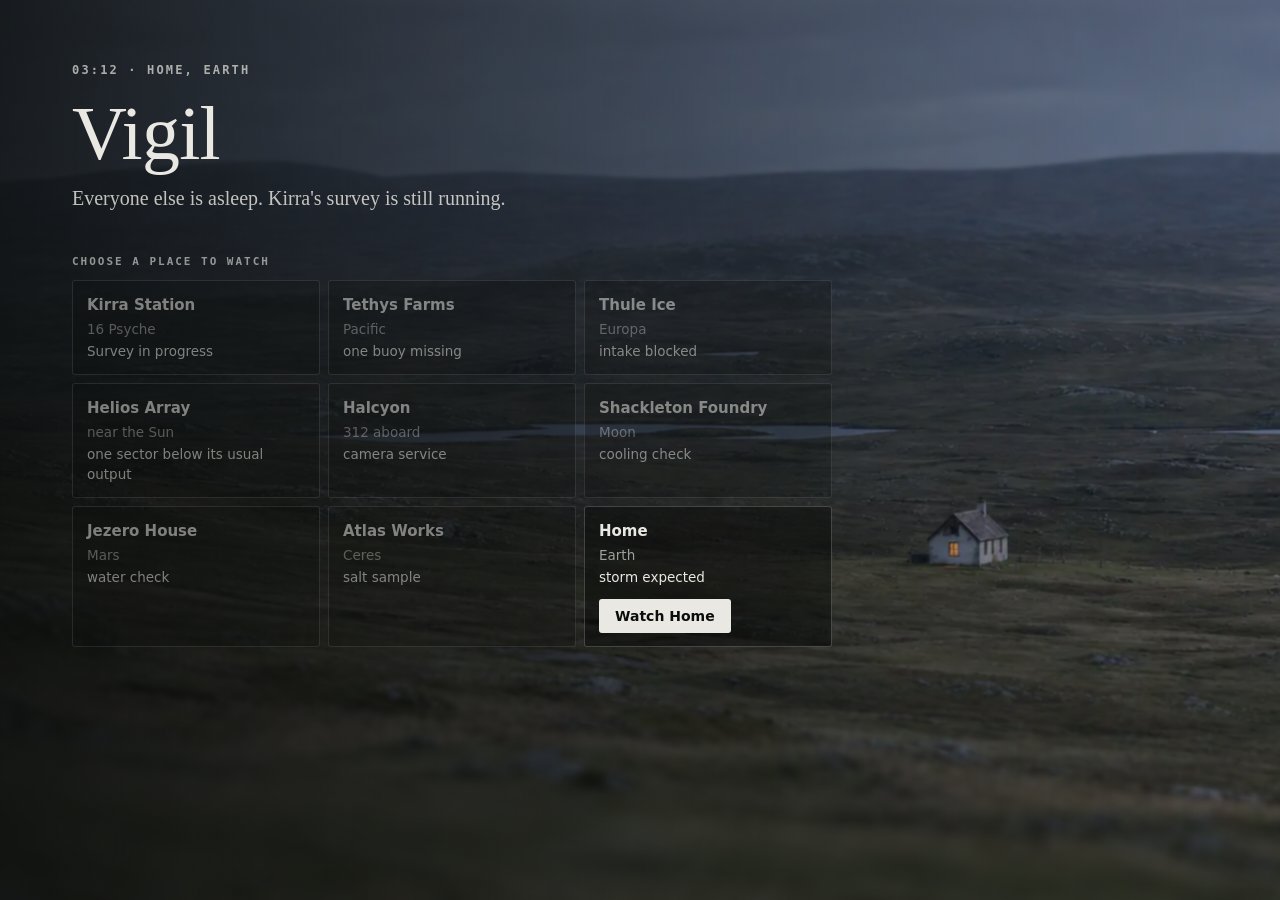
==== commit fe30c31f: "Pings mark the places of interest: resting the pointer fills a ring that opens the detail, moving aw" ====
--- a/app/index.html
+++ b/app/index.html
@@ -36,7 +36,8 @@
     <button type="button" class="to-wall"></button>
     <figure class="beside" hidden></figure>
   </div>
-  <div class="reveal" hidden></div>
+  <div class="pings"></div>
+  <div class="brief" role="dialog" hidden></div>
   <div class="notes" aria-live="polite"></div>
   <div class="ending" role="dialog" aria-live="polite"></div>
 </div>
@@ -68,6 +69,7 @@
 ];
 // A place can be watched once its photographs are in; until then it stays on the wall, quiet.
 const READY = new Set([homeWatch]);
+if (new URLSearchParams(location.search).has('all')) PLACES.forEach(p => READY.add(p[3]));   // for checking stories before their photos are in
 if (new URLSearchParams(location.search).has('fast')) PLACES.forEach(p => { p[3].pace = 0.04; }); // for checking a whole night quickly
 const home = document.getElementById('home'), watch = document.getElementById('watch');
 document.getElementById('places').innerHTML = PLACES.map(([n, p, s, story], i) => { const ok = READY.has(story);
--- a/app/watch.css
+++ b/app/watch.css
@@ -109,3 +109,25 @@
   .watch .hint { left: 16px; right: 16px; top: auto; bottom: 230px; transform: none; text-align: left; }
   .watch .beside { right: 16px; top: 120px; width: 46vw; }
 }
+
+/* The opening card: where you are, what is happening, what you can do. */
+.watch .brief { position: absolute; inset: 0; z-index: 6; display: grid; place-content: center; padding: 24px; background: linear-gradient(90deg, rgb(11 13 12 / .86), rgb(11 13 12 / .55)); color: #e9e8e2; text-align: left; }
+.watch .brief[hidden] { display: none; }
+.watch .brief > * { max-width: 560px; }
+.watch .brief .when { margin: 0 0 8px; font: 600 11px/1 ui-monospace, Consolas, monospace; letter-spacing: .16em; text-transform: uppercase; color: rgb(233 232 226 / .7); }
+.watch .brief h2 { margin: 0 0 14px; font: 400 clamp(32px, 5vw, 52px)/1.05 Georgia, serif; }
+.watch .brief p { margin: 0 0 10px; font: 400 17px/1.5 Georgia, serif; color: rgb(233 232 226 / .88); }
+.watch .brief ul { margin: 10px 0 22px; padding-left: 18px; font: 400 15px/1.6 system-ui, sans-serif; color: rgb(233 232 226 / .8); }
+.watch .brief button { justify-self: start; padding: 12px 22px; border: 0; border-radius: 3px; background: #e9e8e2; color: #111; font: 700 15px system-ui, sans-serif; cursor: pointer; }
+
+/* Places of interest: a small ping; resting on it fills a ring; when the ring closes it blips and the detail opens. */
+.watch .pings { position: absolute; inset: 0; z-index: 2; pointer-events: none; }
+.watch .ping { position: absolute; width: 44px; height: 44px; margin: -22px 0 0 -22px; padding: 0; border: 0; background: none; cursor: pointer; pointer-events: auto; --k: 0; }
+.watch .ping i { position: absolute; left: 50%; top: 50%; width: 8px; height: 8px; margin: -4px 0 0 -4px; border-radius: 50%; background: #e8c48e; box-shadow: 0 0 0 0 rgb(232 196 142 / .6); animation: ping 2.4s ease-out infinite; }
+.watch .ping svg { position: absolute; inset: 0; transform: rotate(-90deg); opacity: calc(var(--k) * 4); transition: opacity .3s; }
+.watch .ping circle { fill: rgb(11 13 12 / .35); stroke: #e8c48e; stroke-width: 2.5; stroke-dasharray: 119.4; stroke-dashoffset: calc(119.4 * (1 - var(--k))); }
+.watch .ping.blip { animation: blip .45s ease-out forwards; }
+.watch .ping:focus-visible { outline: 2px solid #e8c48e; outline-offset: 2px; border-radius: 50%; }
+@keyframes ping { 0% { box-shadow: 0 0 0 0 rgb(232 196 142 / .55); } 70%, 100% { box-shadow: 0 0 0 12px rgb(232 196 142 / 0); } }
+@keyframes blip { 0% { transform: scale(1); opacity: 1; } 100% { transform: scale(1.9); opacity: 0; } }
+@media (prefers-reduced-motion: reduce) { .watch .ping i { animation: none; } .watch .ping.blip { animation: none; opacity: 0; } }
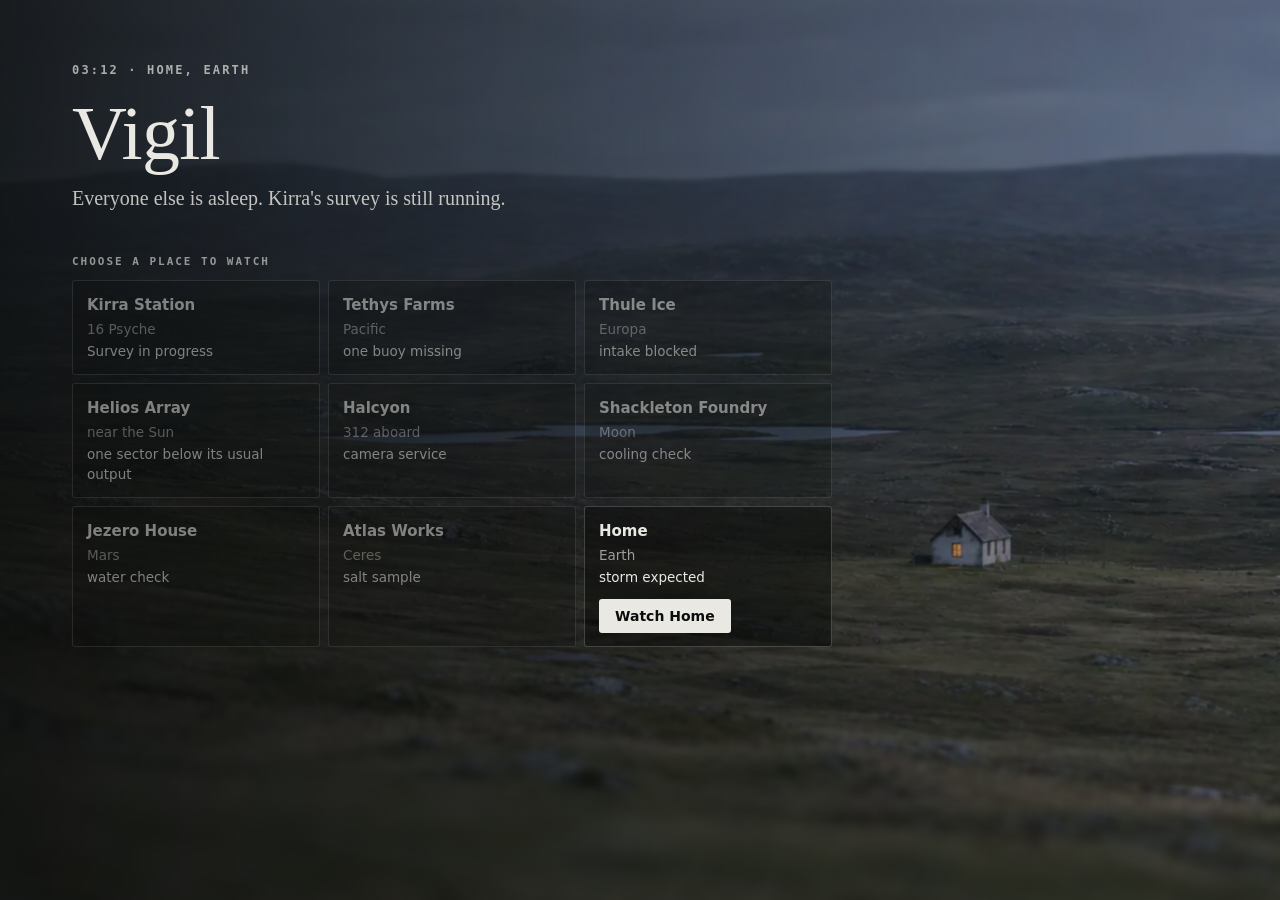
==== commit cf01fb09: "What's next is always on screen: a choice waiting, what to look at and where, a new picture, when th" ====
--- a/app/index.html
+++ b/app/index.html
@@ -30,6 +30,7 @@
     <p class="clock">03:12</p>
     <p class="lag"></p>
     <p class="hint"></p>
+    <p class="next" aria-live="polite"></p>
     <ol class="wire" aria-live="polite"></ol>
     <div class="panel"></div>
     <nav class="cams" aria-label="Cameras"></nav>
--- a/app/watch.css
+++ b/app/watch.css
@@ -131,3 +131,9 @@
 @keyframes ping { 0% { box-shadow: 0 0 0 0 rgb(232 196 142 / .55); } 70%, 100% { box-shadow: 0 0 0 12px rgb(232 196 142 / 0); } }
 @keyframes blip { 0% { transform: scale(1); opacity: 1; } 100% { transform: scale(1.9); opacity: 0; } }
 @media (prefers-reduced-motion: reduce) { .watch .ping i { animation: none; } .watch .ping.blip { animation: none; opacity: 0; } }
+
+/* What's next: one plain line above the reports. */
+.watch .next { position: absolute; left: 50%; top: 66px; transform: translateX(-50%); width: max-content; max-width: min(60%, 760px); text-align: center; z-index: 2; margin: 0; padding: 6px 12px; border-radius: 3px; background: rgb(11 13 12 / .55); font: 600 13px/1.4 system-ui, sans-serif; color: #e8c48e; text-shadow: 0 1px 6px rgb(0 0 0 / .8); }
+.watch .cams .count { position: absolute; left: 6px; top: 6px; min-width: 18px; height: 18px; padding: 0 5px; border-radius: 9px; background: #e8c48e; color: #111; font: 700 11px/18px system-ui, sans-serif; text-align: center; }
+@media (max-width: 620px) { .watch .next { left: 16px; right: 16px; top: 142px; transform: none; width: auto; max-width: none; text-align: left; } }
+.watch .next:empty { display: none; }
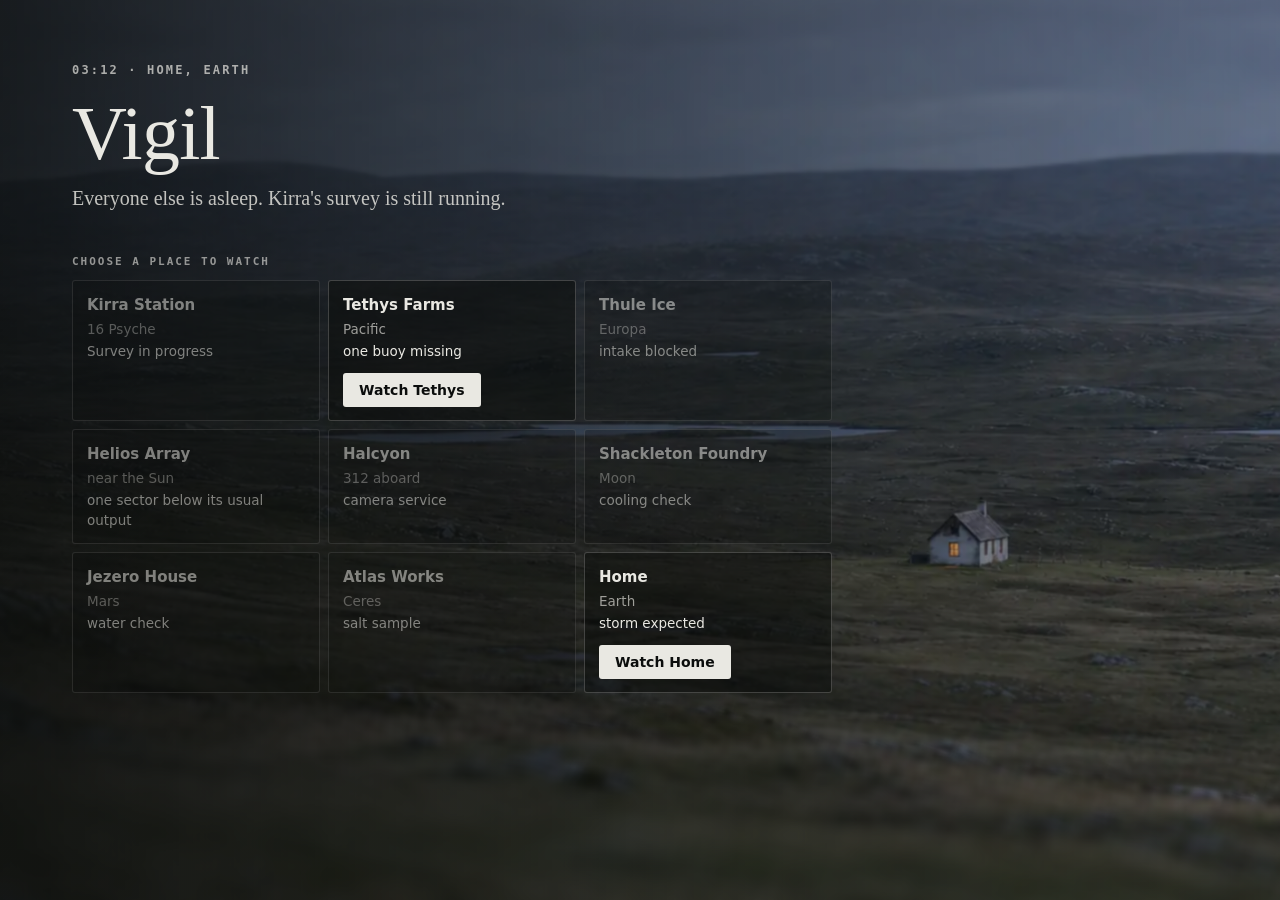
==== commit 1d5879f5: "Tethys is playable: its 27 photographs, the mast, bow, deck, under-bed, long view and Home cameras, " ====
--- a/app/index.html
+++ b/app/index.html
@@ -69,7 +69,7 @@
   ['Home', 'Earth', 'storm expected', homeWatch],
 ];
 // A place can be watched once its photographs are in; until then it stays on the wall, quiet.
-const READY = new Set([homeWatch]);
+const READY = new Set([homeWatch, tethys]);
 if (new URLSearchParams(location.search).has('all')) PLACES.forEach(p => READY.add(p[3]));   // for checking stories before their photos are in
 if (new URLSearchParams(location.search).has('fast')) PLACES.forEach(p => { p[3].pace = 0.04; }); // for checking a whole night quickly
 const home = document.getElementById('home'), watch = document.getElementById('watch');
